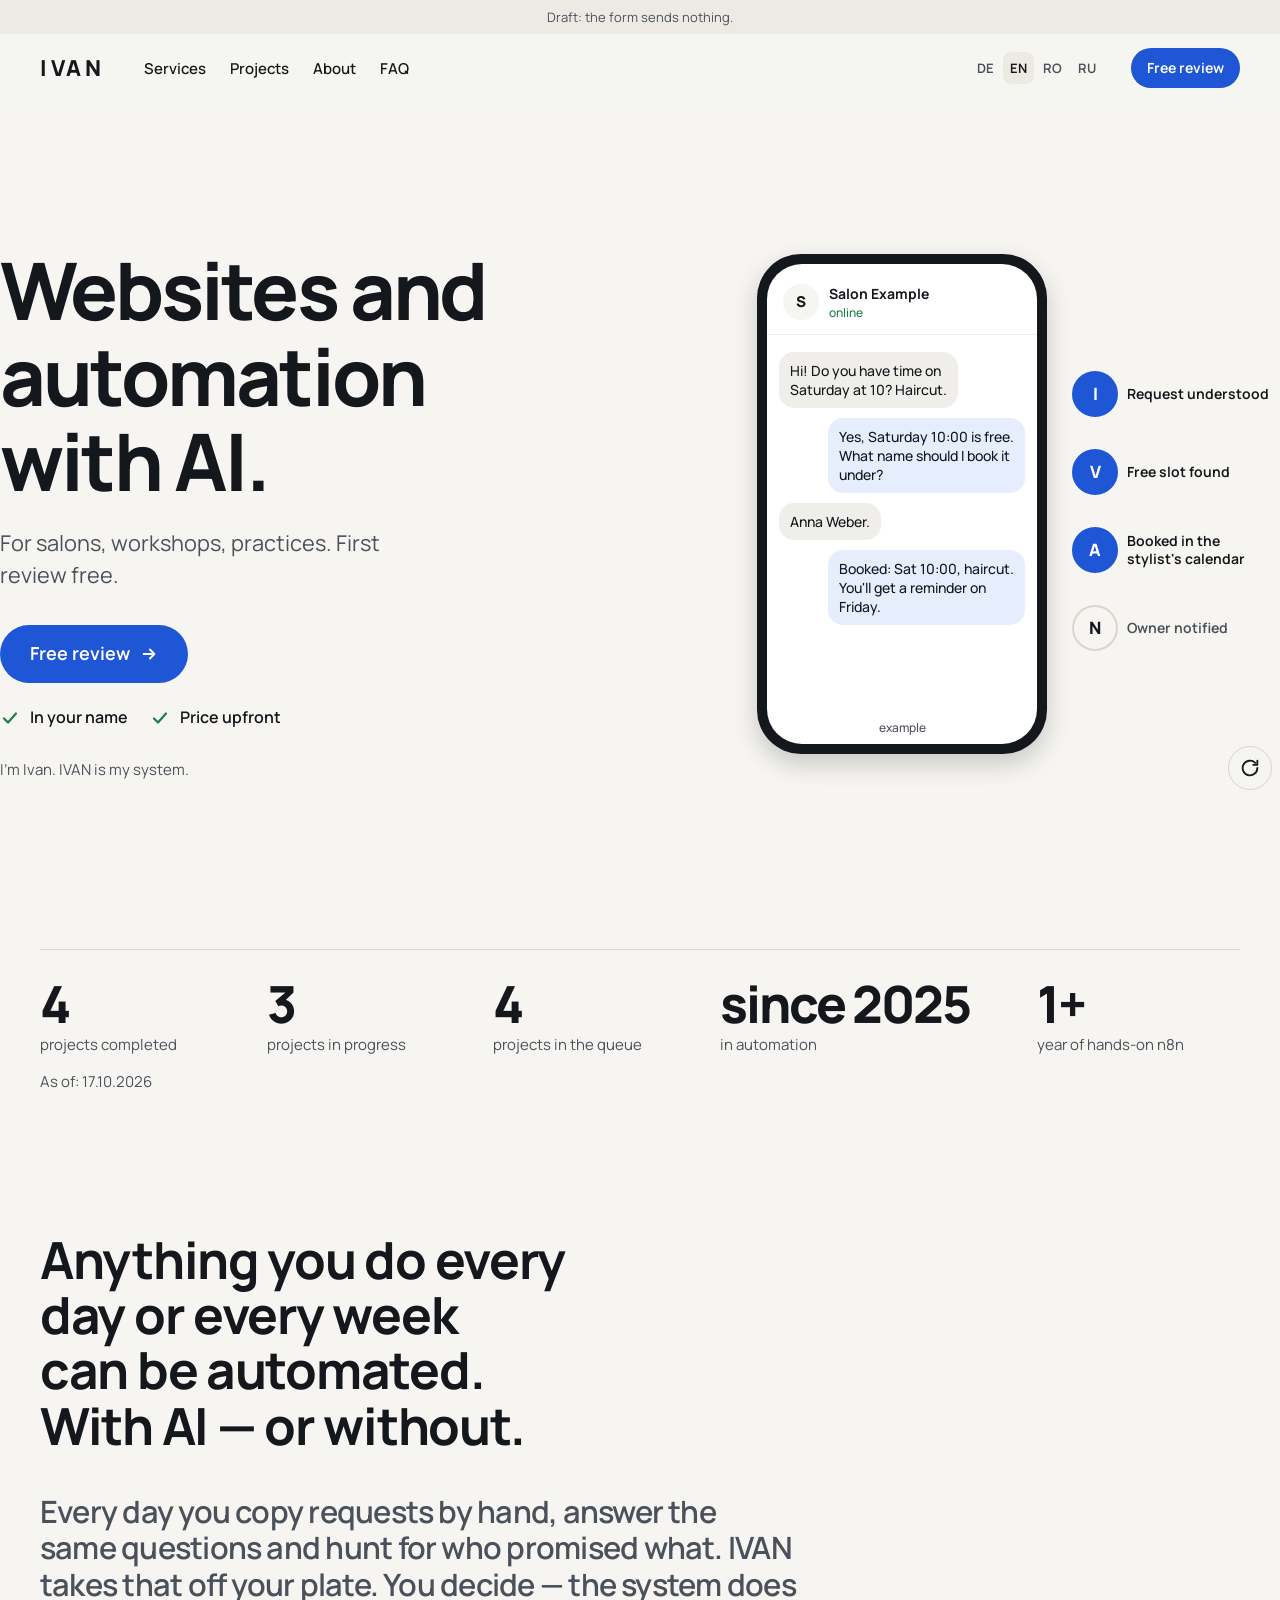
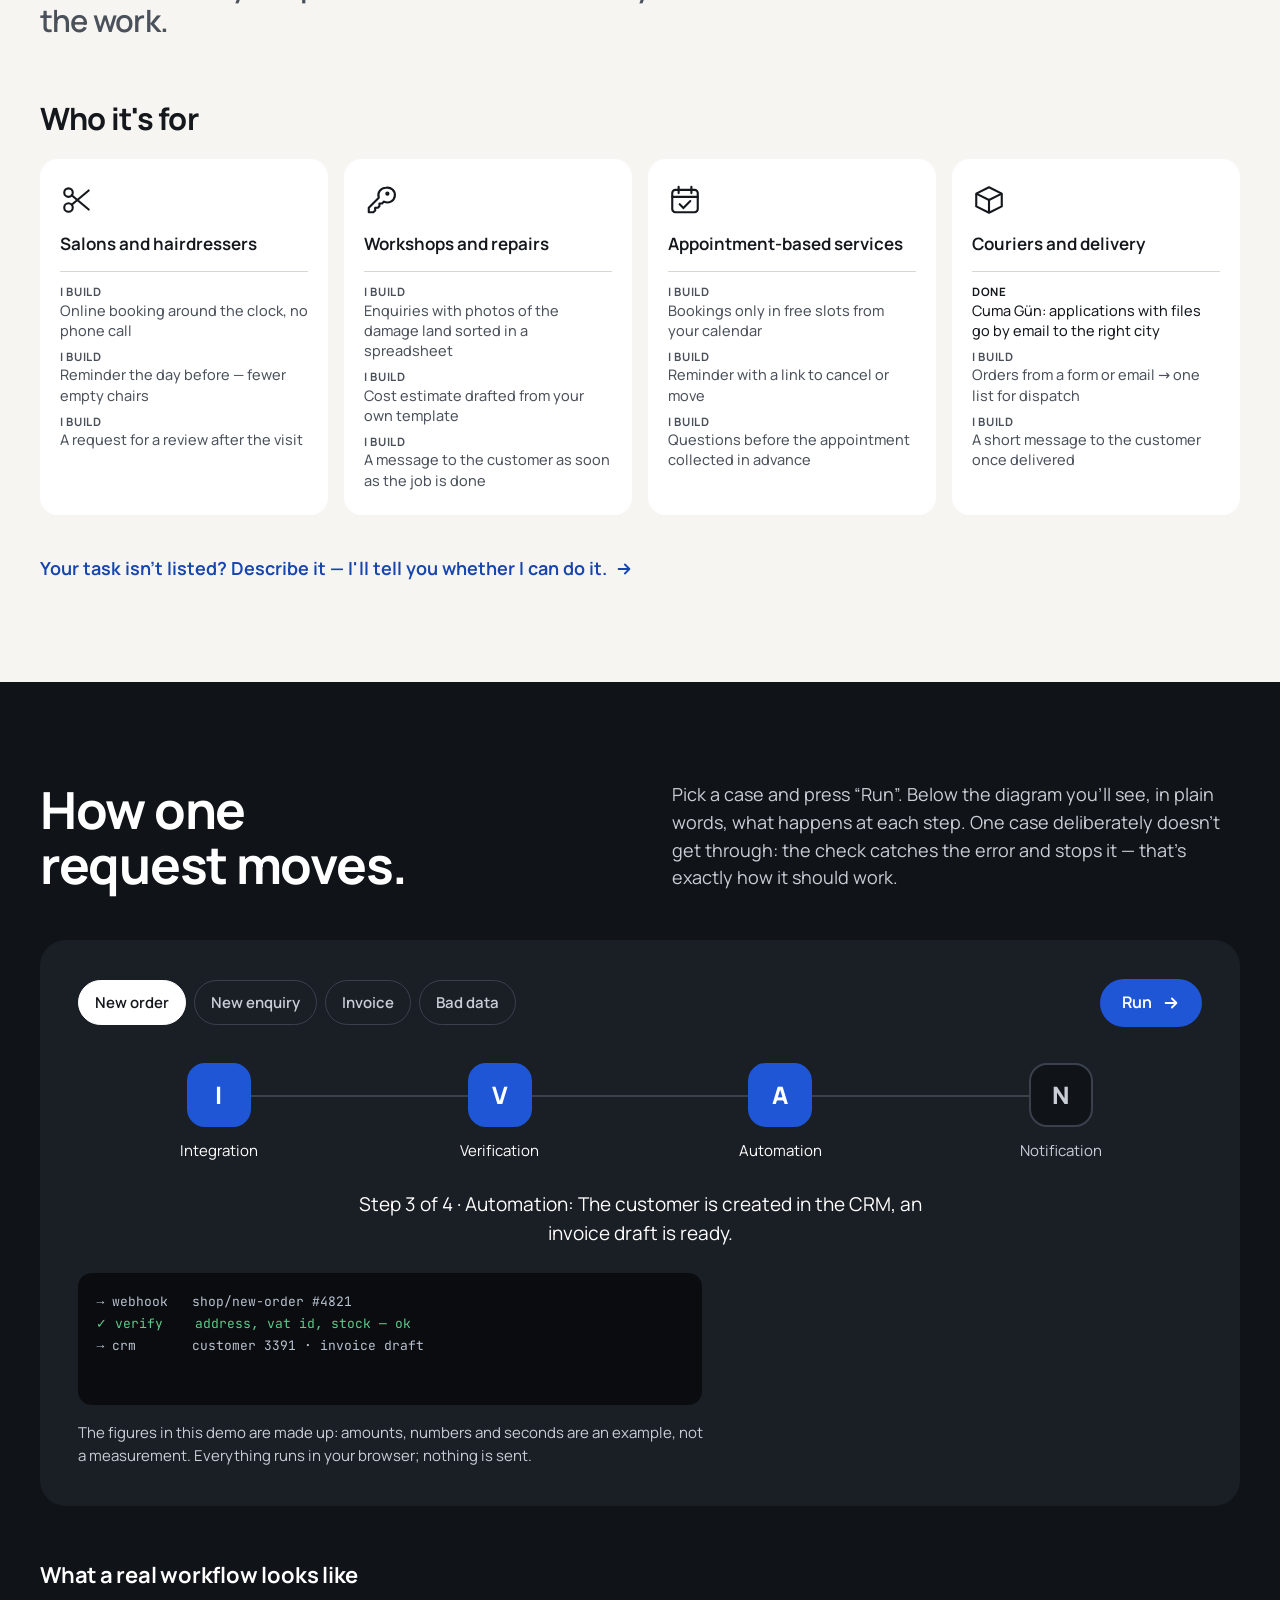
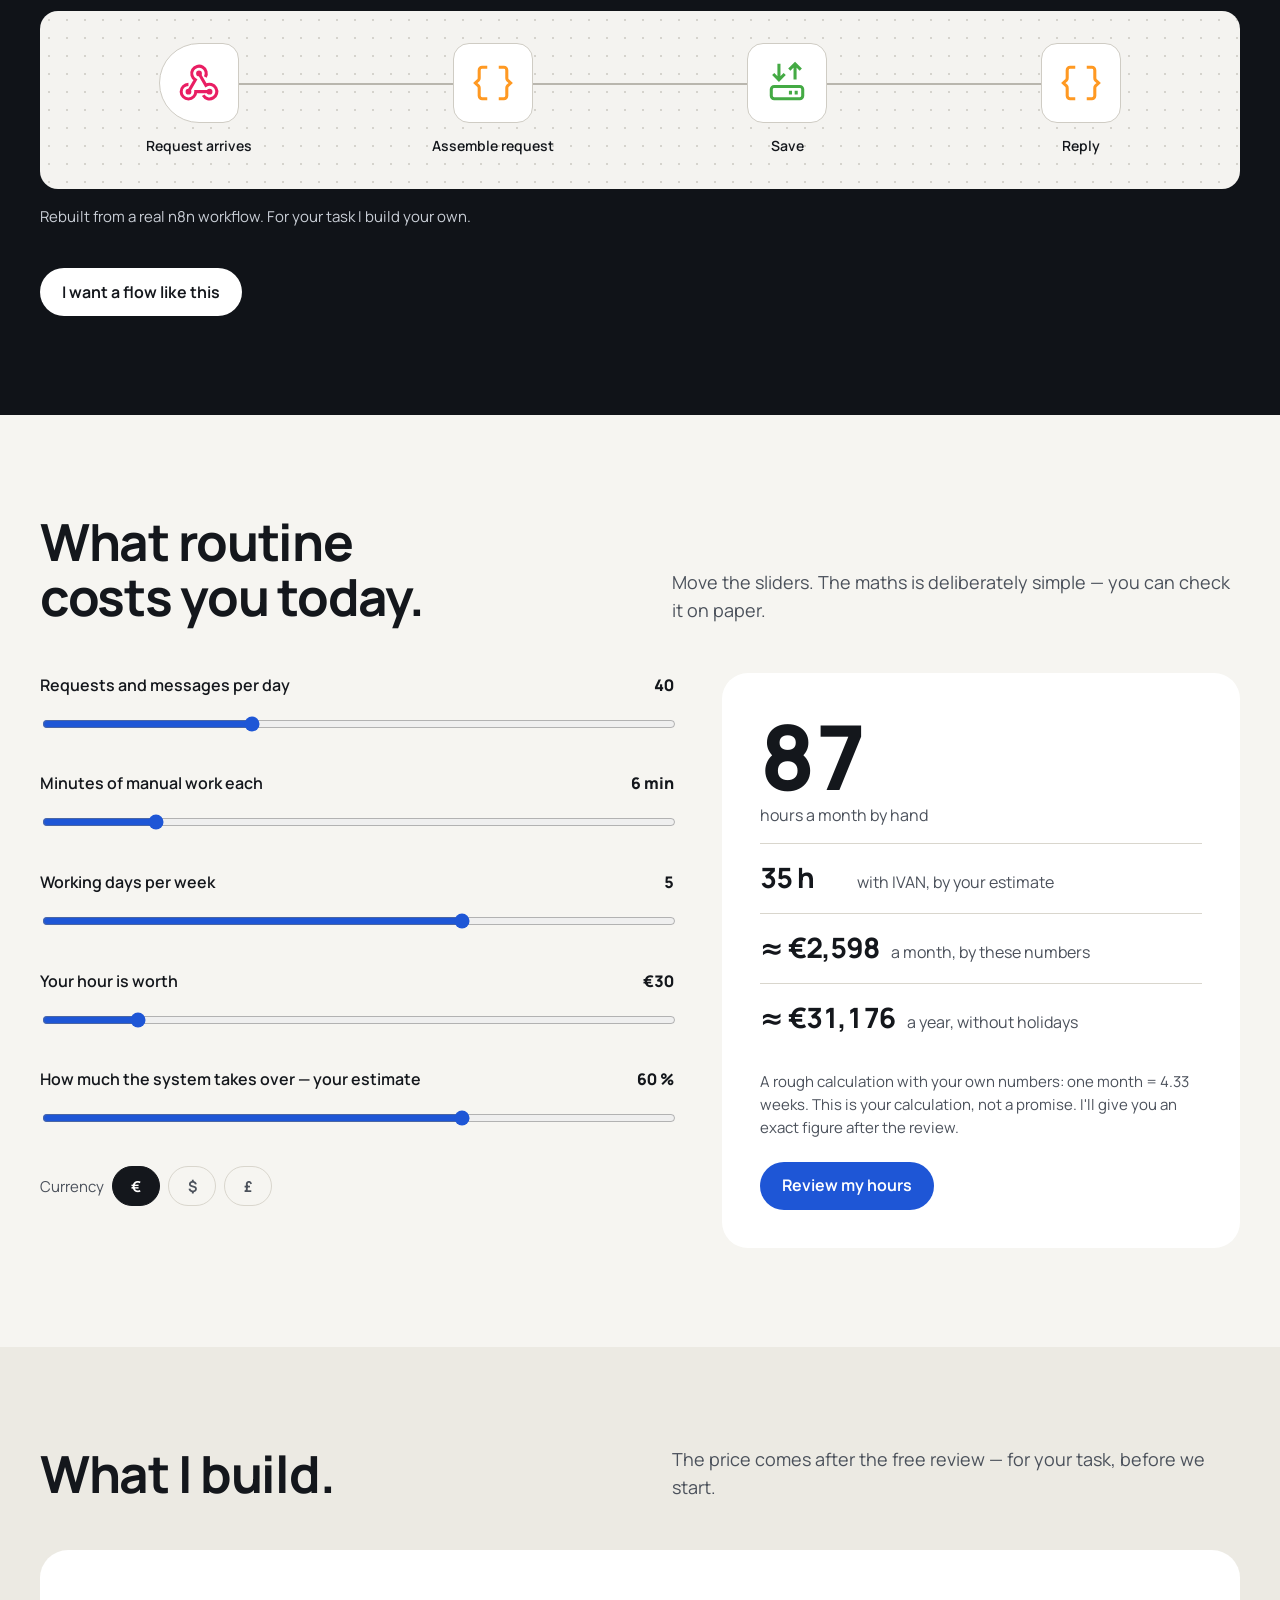
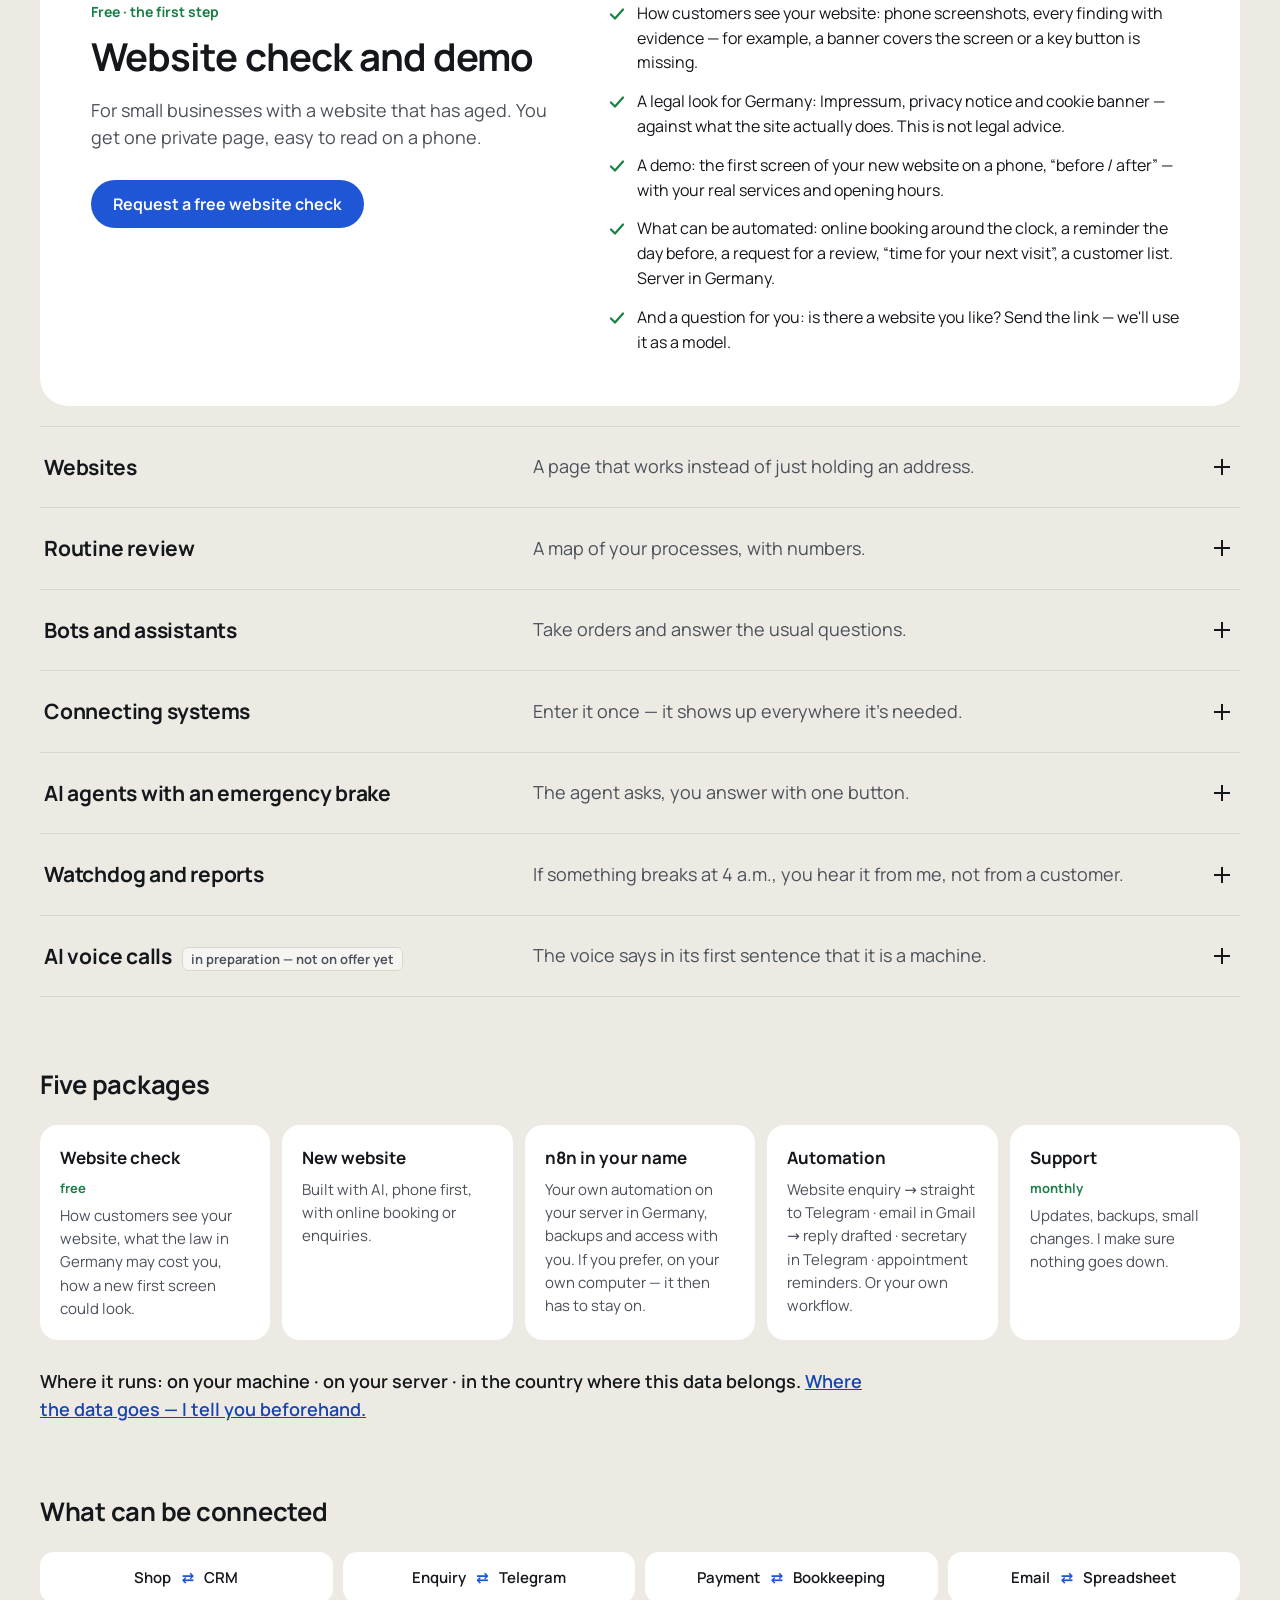
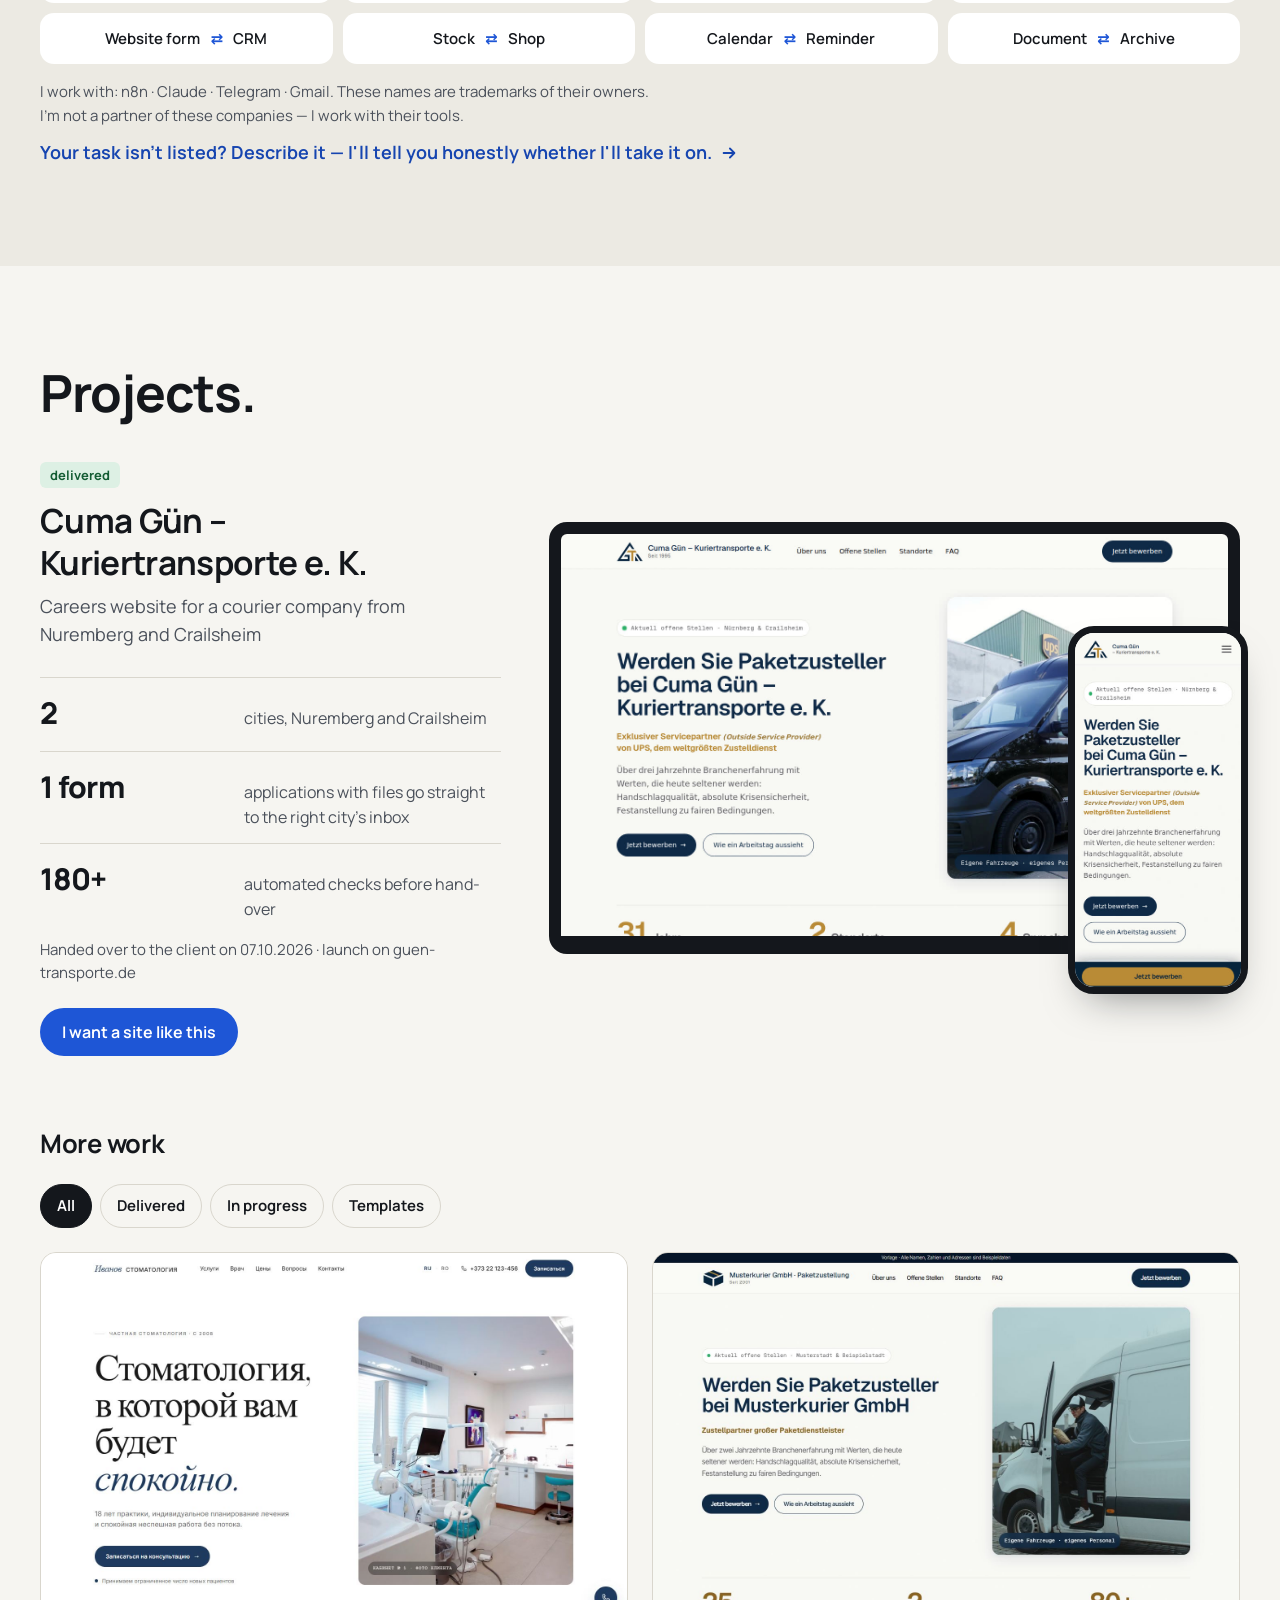
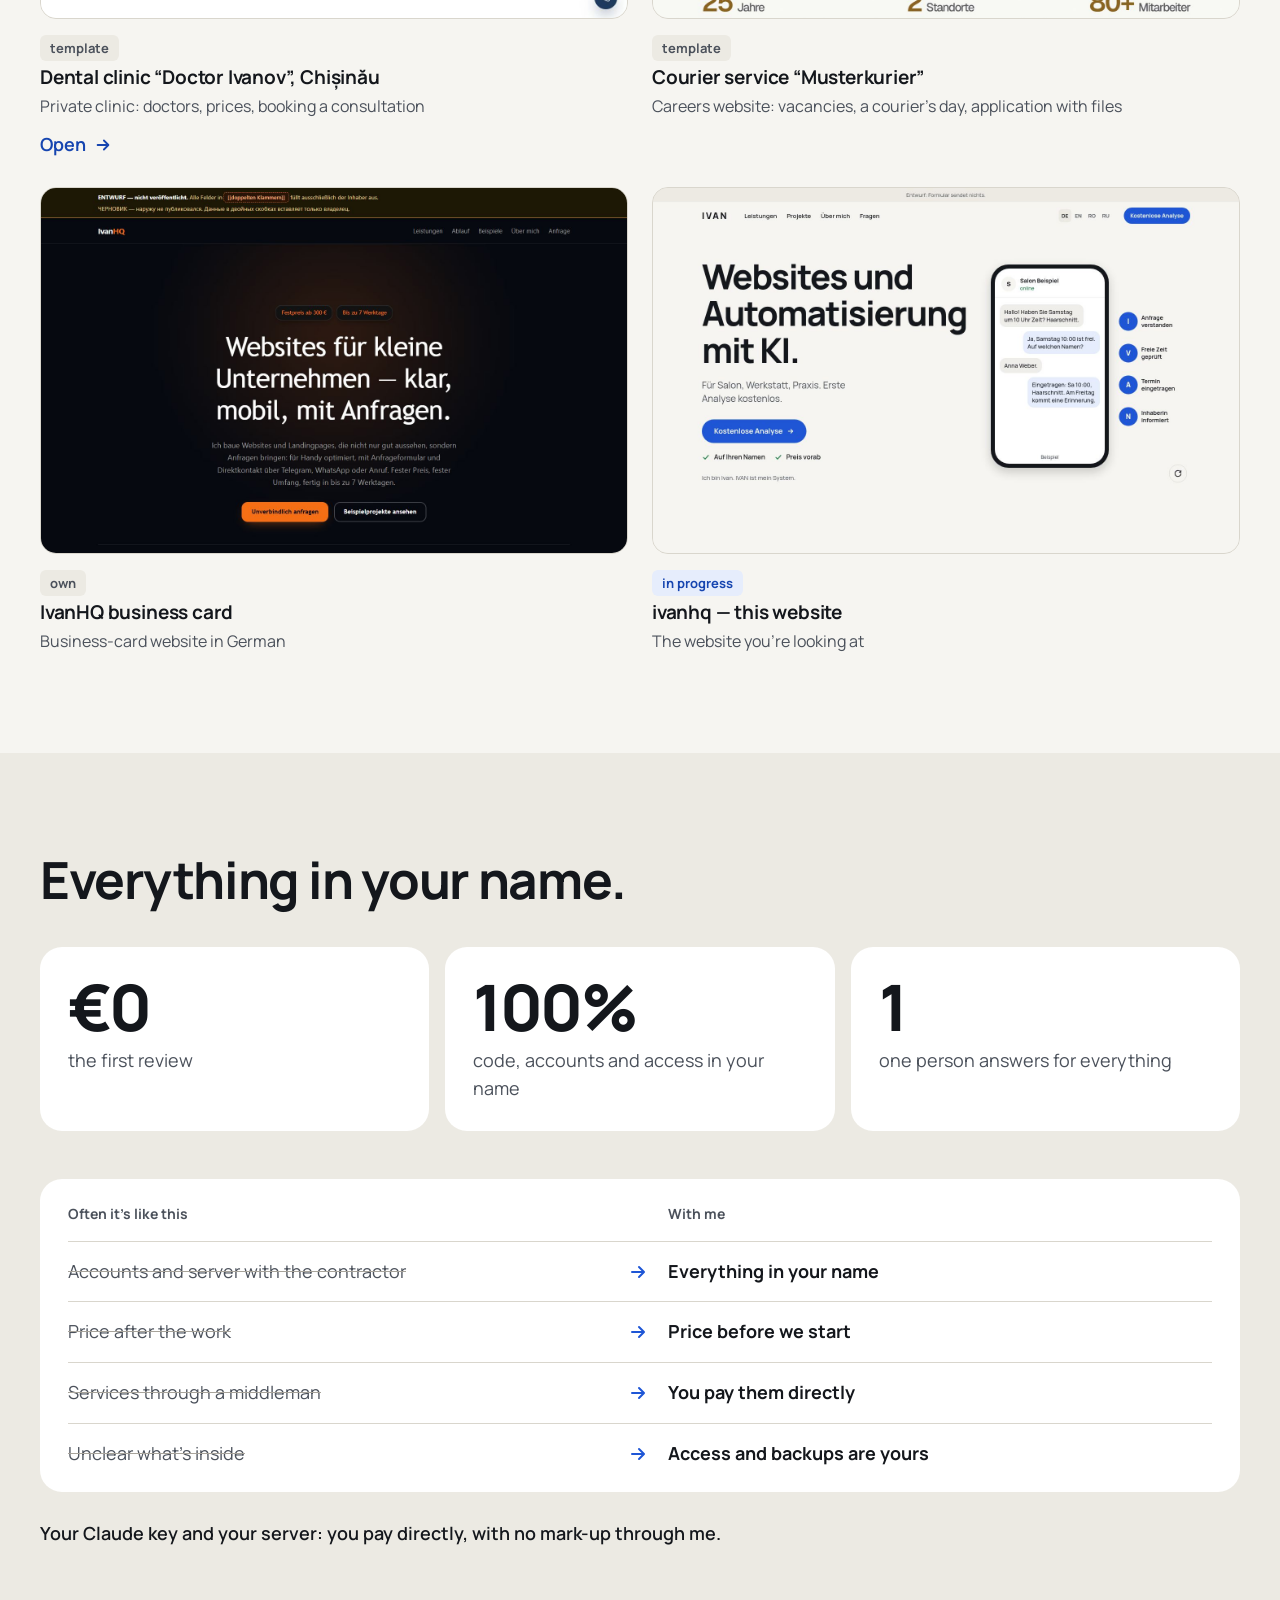
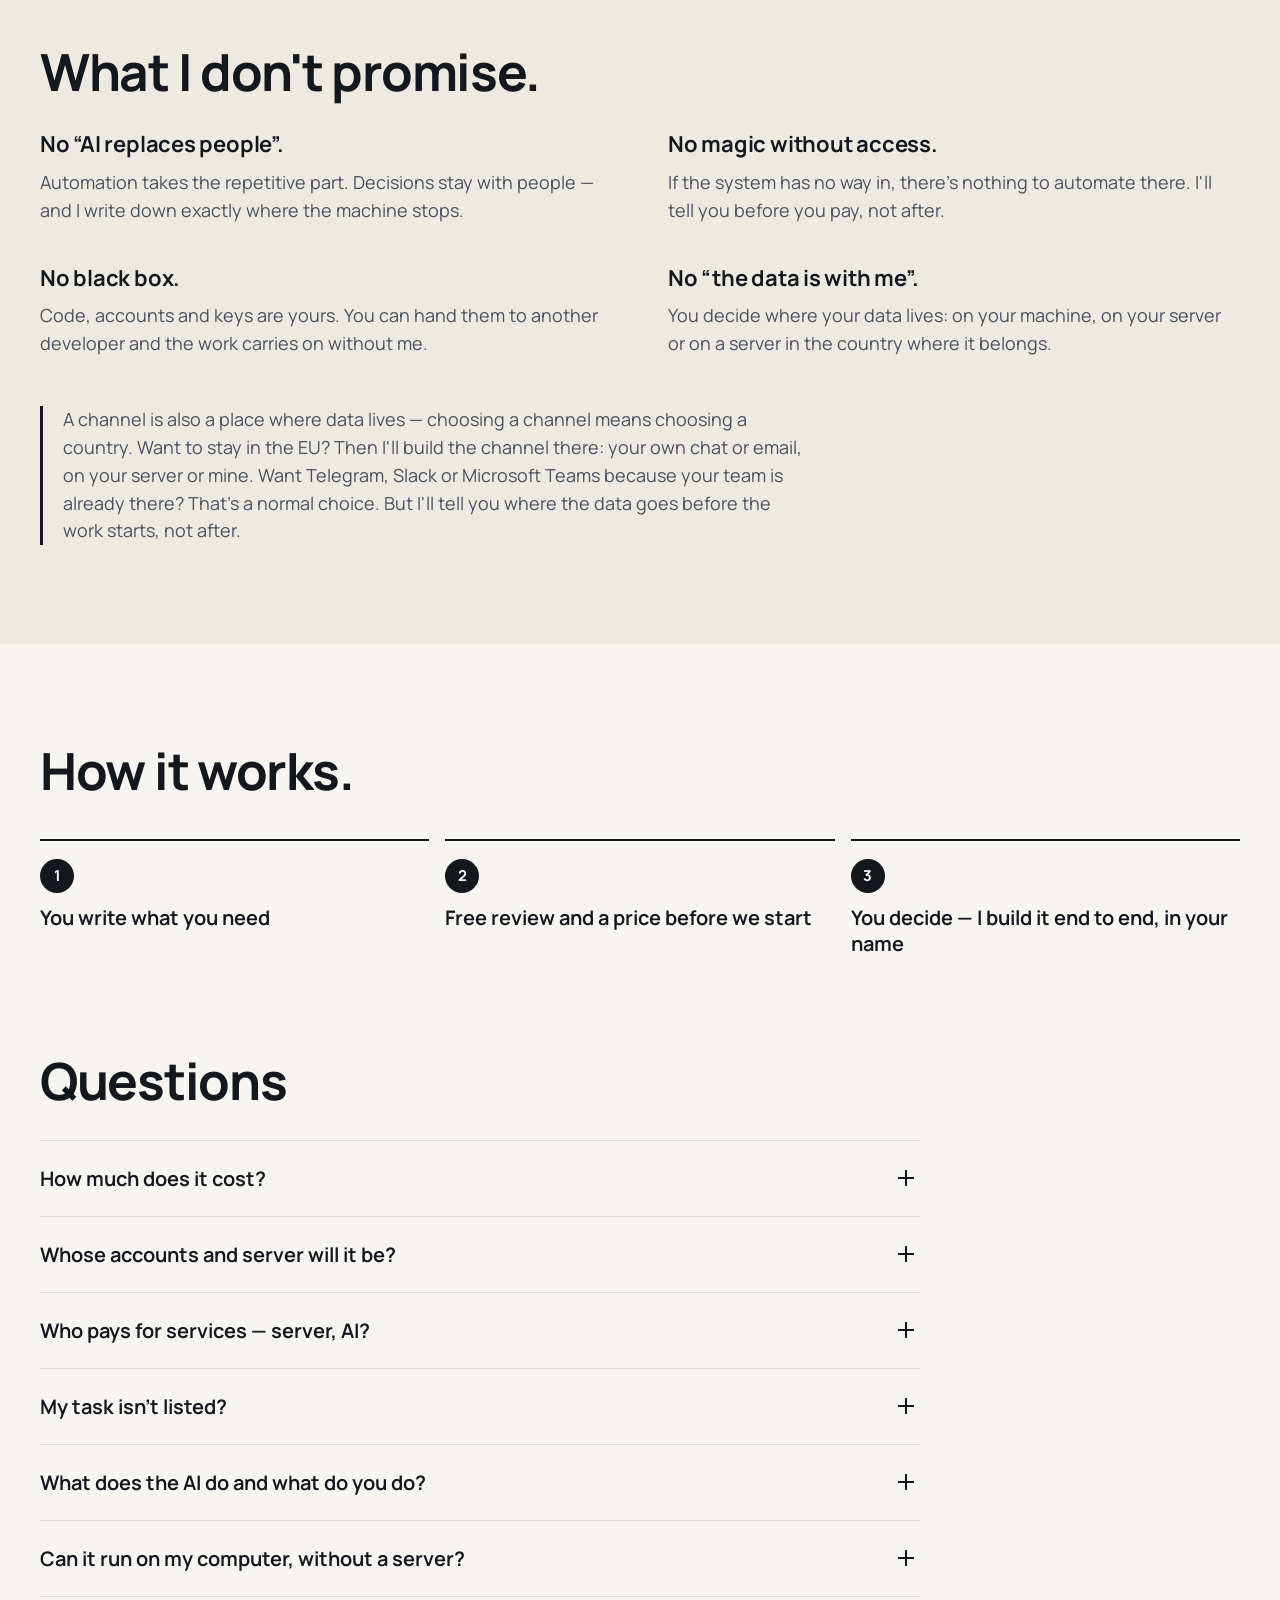
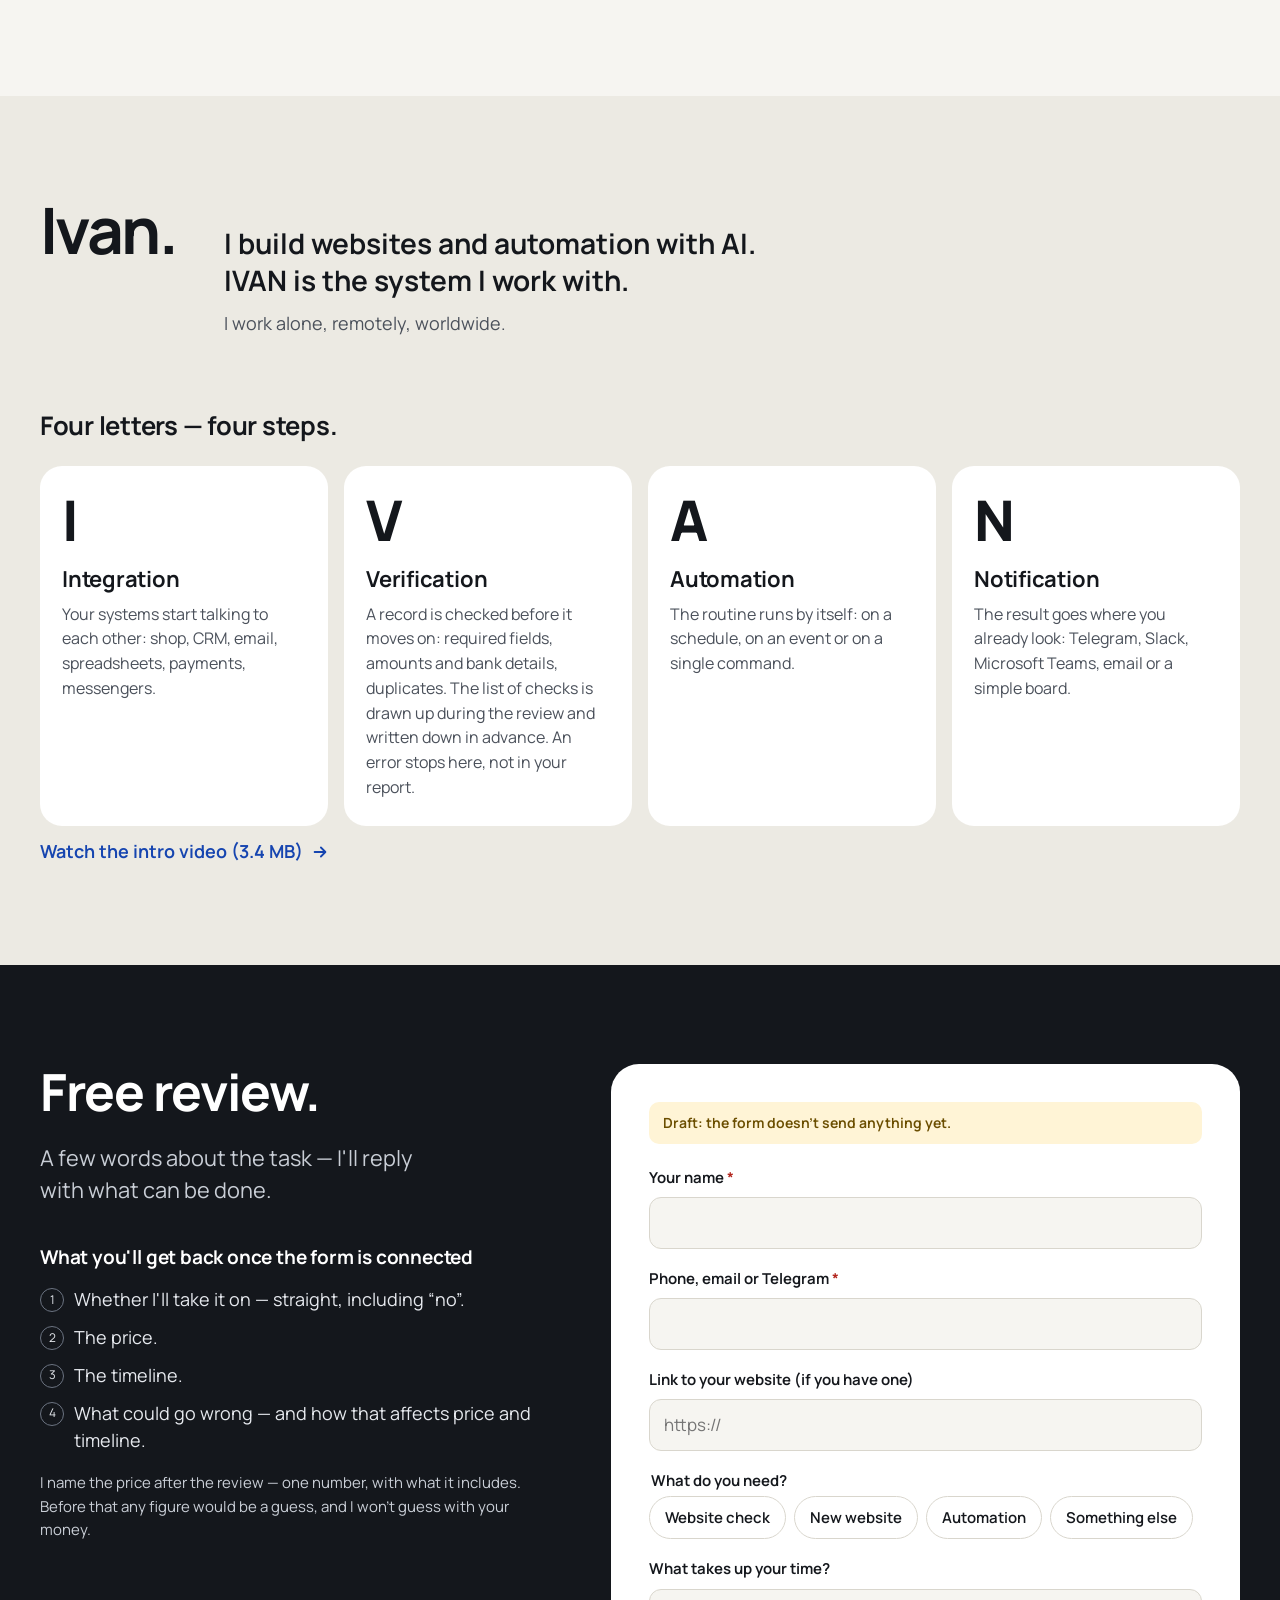
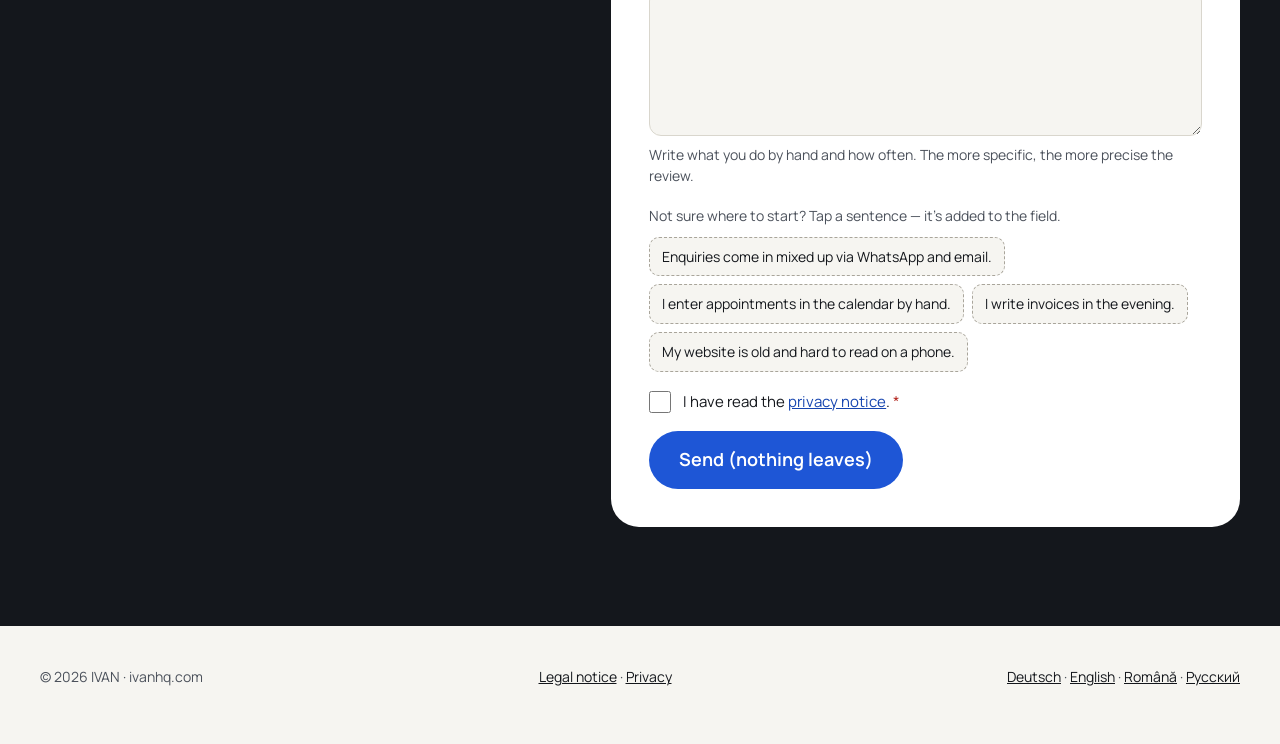
==== en/index.html @ 727002b7 "ivanhq v2 — временный показ, удалить после просмотра" ====
<!DOCTYPE html>
<html lang="en">
<head>
<meta charset="utf-8">
<meta name="viewport" content="width=device-width, initial-scale=1">
<title>IVAN — Websites and AI automation for small businesses</title>
<meta name="description" content="Websites and AI automation for salons, workshops and practices. Everything in your name, price before we start. The first review is free.">
<meta name="robots" content="noindex, nofollow">
<link rel="canonical" href="https://ivanhq.com/en/">
<link rel="alternate" hreflang="de" href="https://ivanhq.com/"><link rel="alternate" hreflang="en" href="https://ivanhq.com/en/"><link rel="alternate" hreflang="ro" href="https://ivanhq.com/ro/"><link rel="alternate" hreflang="ru" href="https://ivanhq.com/ru/"><link rel="alternate" hreflang="x-default" href="https://ivanhq.com/">
<meta property="og:type" content="website"><meta property="og:title" content="IVAN — Websites and AI automation for small businesses"><meta property="og:description" content="Websites and AI automation for salons, workshops and practices. Everything in your name, price before we start. The first review is free."><meta property="og:locale" content="en_GB"><meta property="og:image" content="https://ivanhq.com/en/predprosmotr.jpg"><meta property="og:image:width" content="1200"><meta property="og:image:height" content="630"><meta property="og:image:alt" content="IVAN: websites and AI automation. The first review is free."><meta name="twitter:card" content="summary_large_image">
<meta name="theme-color" content="#F6F5F1">
<link rel="icon" href="../favicon.ico" sizes="any">
<link rel="icon" href="../favicon.svg" type="image/svg+xml">
<link rel="apple-touch-icon" href="../apple-touch-icon.png">
<link rel="preload" href="../shrifty/manrope-latin-wght-normal.woff2" as="font" type="font/woff2" crossorigin>
<link rel="stylesheet" href="../stil.css">
</head>
<body>
<p class="chernovik" id="top">Draft: the form sends nothing.</p>
<header class="shapka" id="shapka">
  <div class="ramka shapka-v">
    <a class="znak" href="#top" aria-label="IVAN">IVAN</a>
    <nav class="nav" aria-label="Menu" id="nav"><a class="nav-tel" href="#ablauf">How it works</a><a href="#leistungen">Services</a><a href="#projekte">Projects</a><a href="#ueber">About</a><a href="#fragen">FAQ</a></nav>
    <div class="yazyki" role="group" aria-label="Language"><a href="../index.html" hreflang="de" lang="de" title="Deutsch">DE</a><a href="#top" hreflang="en" lang="en" aria-current="true" title="English">EN</a><a href="../ro/index.html" hreflang="ro" lang="ro" title="Română">RO</a><a href="../ru/index.html" hreflang="ru" lang="ru" title="Русский">RU</a></div>
    <a class="knopka knopka-mal" href="#analyse">Free review</a>
    <button class="burger" id="burger" type="button" aria-expanded="false" aria-controls="nav" data-otkr="Menu" data-zakr="Close menu"><span></span><span class="vh">Menu</span></button>
  </div>
  <div class="progress" aria-hidden="true"><span id="progress"></span></div>
</header>
<nav class="ukazatel" aria-label="Menu"><ol><li><a href="#rutina" data-k="rutina"><span>1</span>Routine</a></li><li><a href="#ablauf-zayavka" data-k="ablauf-zayavka"><span>2</span>One request</a></li><li><a href="#kosten" data-k="kosten"><span>3</span>Cost</a></li><li><a href="#leistungen" data-k="leistungen"><span>4</span>Services</a></li><li><a href="#projekte" data-k="projekte"><span>5</span>Projects</a></li><li><a href="#sicher" data-k="sicher"><span>6</span>Peace of mind</a></li><li><a href="#ablauf" data-k="ablauf"><span>7</span>How it works</a></li><li><a href="#ueber" data-k="ueber"><span>8</span>About</a></li></ol></nav>
<main id="glavnoe">

<section class="geroj" aria-labelledby="h1">
  <div class="ramka geroj-v">
    <div class="geroj-t">
      <h1 id="h1">Websites and automation with AI.</h1>
      <p class="geroj-sub">For salons, workshops, practices. First review free.</p>
      <a class="knopka knopka-bol" href="#analyse">Free review <svg viewBox="0 0 20 20" aria-hidden="true"><path d="M4 10h11M11 5l5 5-5 5" fill="none" stroke="currentColor" stroke-width="2" stroke-linecap="round" stroke-linejoin="round"/></svg></a>
      <ul class="galki galki-ryad"><li><svg viewBox="0 0 20 20" aria-hidden="true"><path d="M4 10.5l4 4 8-9" fill="none" stroke="currentColor" stroke-width="2.2" stroke-linecap="round" stroke-linejoin="round"/></svg><span>In your name</span></li><li><svg viewBox="0 0 20 20" aria-hidden="true"><path d="M4 10.5l4 4 8-9" fill="none" stroke="currentColor" stroke-width="2.2" stroke-linecap="round" stroke-linejoin="round"/></svg><span>Price upfront</span></li></ul>
      <p class="geroj-ich">I&#x27;m Ivan. IVAN is my system.</p>
    </div>
    <div class="geroj-v2">
      <canvas class="scena" id="scena" width="560" height="560" role="img" aria-label="example, Salon Example: Hi! Do you have time on Saturday at 10? Haircut. / Yes, Saturday 10:00 is free. What name should I book it under? / Anna Weber. / Booked: Sat 10:00, haircut. You&#x27;ll get a reminder on Friday. — IVAN: I Request understood, V Free slot found, A Booked in the stylist&#x27;s calendar, N Owner notified"></canvas>
      <button type="button" class="snova" id="snova" aria-label="Play again"><svg viewBox="0 0 24 24" aria-hidden="true"><path d="M20 12a8 8 0 1 1-2.3-5.6M20 4v4.5h-4.5" fill="none" stroke="currentColor" stroke-width="2" stroke-linecap="round" stroke-linejoin="round"/></svg></button>
    </div>
  </div>
</section>

<section class="schetchiki" aria-labelledby="zh"><div class="ramka"><h2 id="zh" class="vh">In numbers</h2><ul class="schet"><li><b>4</b><span>projects completed</span></li><li><b>3</b><span>projects in progress</span></li><li><b>4</b><span>projects in the queue</span></li><li><b>since 2025</b><span>in automation</span></li><li><b>1+</b><span>year of hands-on n8n</span></li></ul><p class="snoska">As of: 17.10.2026</p></div></section>

<section class="glava" id="rutina" data-k="rutina" aria-labelledby="k1h">
  <div class="ramka">
    <h2 id="k1h" class="h2-rutina">Anything you do every day or every week can be automated. With AI — or without.</h2>
    <p class="bolshaya-fraza">Every day you copy requests by hand, answer the same questions and hunt for who promised what. IVAN takes that off your plate. You decide — the system does the work.</p>
    <h2 class="h2-mal">Who it&#x27;s for</h2>
    <ul class="nishi"><li><svg viewBox="0 0 32 32" aria-hidden="true"><g fill="none" stroke="currentColor" stroke-width="2" stroke-linecap="round"><circle cx="8" cy="9" r="4"/><circle cx="8" cy="23" r="4"/><path d="M11 11.5L27 25M11 20.5L27 7"/></g></svg><span>Salons and hairdressers</span><ul class="nisha-bsp"><li class="bsp-ich"><em>I build</em> Online booking around the clock, no phone call</li><li class="bsp-ich"><em>I build</em> Reminder the day before — fewer empty chairs</li><li class="bsp-ich"><em>I build</em> A request for a review after the visit</li></ul></li><li><svg viewBox="0 0 32 32" aria-hidden="true"><path d="M20.5 4.5a7 7 0 0 0-6.6 9.3L4.5 23.2V27.5h4.3l1.7-1.7v-2.5h2.5l1.5-1.5v-2.5h2.5l1.8-1.8a7 7 0 1 0 1.7-13z" fill="none" stroke="currentColor" stroke-width="2" stroke-linejoin="round"/><circle cx="22" cy="10" r="2" fill="currentColor"/></svg><span>Workshops and repairs</span><ul class="nisha-bsp"><li class="bsp-ich"><em>I build</em> Enquiries with photos of the damage land sorted in a spreadsheet</li><li class="bsp-ich"><em>I build</em> Cost estimate drafted from your own template</li><li class="bsp-ich"><em>I build</em> A message to the customer as soon as the job is done</li></ul></li><li><svg viewBox="0 0 32 32" aria-hidden="true"><g fill="none" stroke="currentColor" stroke-width="2" stroke-linecap="round"><rect x="4" y="6.5" width="24" height="21" rx="3"/><path d="M4 13h24M10 3.5v6M22 3.5v6"/><path d="M11 20l3.5 3.5L21 17"/></g></svg><span>Appointment-based services</span><ul class="nisha-bsp"><li class="bsp-ich"><em>I build</em> Bookings only in free slots from your calendar</li><li class="bsp-ich"><em>I build</em> Reminder with a link to cancel or move</li><li class="bsp-ich"><em>I build</em> Questions before the appointment collected in advance</li></ul></li><li><svg viewBox="0 0 32 32" aria-hidden="true"><g fill="none" stroke="currentColor" stroke-width="2" stroke-linejoin="round"><path d="M4 10l12-6 12 6v12l-12 6-12-6z"/><path d="M4 10l12 6 12-6M16 16v12"/></g></svg><span>Couriers and delivery</span><ul class="nisha-bsp"><li class="bsp-gemacht"><em>Done</em> Cuma Gün: applications with files go by email to the right city</li><li class="bsp-ich"><em>I build</em> Orders from a form or email → one list for dispatch</li><li class="bsp-ich"><em>I build</em> A short message to the customer once delivered</li></ul></li></ul>
    <a class="ssylka" href="#analyse">Your task isn&#x27;t listed? Describe it — I&#x27;ll tell you whether I can do it. <svg viewBox="0 0 20 20" aria-hidden="true"><path d="M4 10h11M11 5l5 5-5 5" fill="none" stroke="currentColor" stroke-width="2" stroke-linecap="round" stroke-linejoin="round"/></svg></a>
  </div>
</section>

<section class="glava glava-temn" id="ablauf-zayavka" data-k="ablauf-zayavka" aria-labelledby="k2h">
  <div class="ramka">
    <div class="glava-shapka"><h2 id="k2h">How one request moves.</h2><p>Pick a case and press “Run”. Below the diagram you&#x27;ll see, in plain words, what happens at each step. One case deliberately doesn&#x27;t get through: the check catches the error and stops it — that&#x27;s exactly how it should work.</p></div>
    <div class="demo">
      <div class="demo-upr"><div class="sluchai" role="group"><button type="button" class="sluchaj" data-s="0" aria-pressed="true">New order</button><button type="button" class="sluchaj" data-s="1" aria-pressed="false">New enquiry</button><button type="button" class="sluchaj" data-s="2" aria-pressed="false">Invoice</button><button type="button" class="sluchaj" data-s="3" aria-pressed="false">Bad data</button></div><button type="button" class="knopka" id="pusk">Run <svg viewBox="0 0 20 20" aria-hidden="true"><path d="M4 10h11M11 5l5 5-5 5" fill="none" stroke="currentColor" stroke-width="2" stroke-linecap="round" stroke-linejoin="round"/></svg></button></div>
      <ol class="uzly" id="uzly"><li class="uzel" data-i="0"><b>I</b><span>Integration</span></li><li class="uzel" data-i="1"><b>V</b><span>Verification</span></li><li class="uzel" data-i="2"><b>A</b><span>Automation</span></li><li class="uzel" data-i="3"><b>N</b><span>Notification</span></li></ol>
      <p class="demo-shag" id="demo-shag" aria-live="polite">&nbsp;</p>
      <div class="demo-niz">
        <pre class="zhurnal" id="zhurnal" aria-label="log"></pre>
        <div class="tg" id="tg" hidden><p class="tg-z">Telegram · example</p><p id="tg-t"></p><p class="tg-v">now · IVAN</p></div>
      </div>
      <p class="snoska">The figures in this demo are made up: amounts, numbers and seconds are an example, not a measurement. Everything runs in your browser; nothing is sent.</p>
    </div>
    <div class="n8n">
      <h3>What a real workflow looks like</h3>
      <ol class="n8n-ryad"><li><span class="n8n-kv"><svg viewBox="0 0 24 24" aria-hidden="true"><g fill="none" stroke="#e91e63" stroke-width="1.6"><circle cx="12" cy="7" r="1.5" fill="#e91e63" stroke="none"/><circle cx="6.5" cy="16.5" r="1.5" fill="#e91e63" stroke="none"/><circle cx="17.5" cy="16.5" r="1.5" fill="#e91e63" stroke="none"/><path d="M15.3 8.9A3.8 3.8 0 1 0 10.1 10.3L6.5 16.5"/><path d="M6.5 12.7a3.8 3.8 0 1 0 3.8 3.8h7.2"/><path d="M14.2 18.4a3.8 3.8 0 1 0 1.4-5.2L12 7"/></g></svg></span><span>Request arrives</span></li><li><span class="n8n-kv"><svg viewBox="0 0 24 24" aria-hidden="true"><path d="M9 3.8H6.3a1.5 1.5 0 0 0-1.5 1.5v4.1a1.5 1.5 0 0 1-.4 1.1L2.8 12l1.6 1.5a1.5 1.5 0 0 1 .4 1.1v4.1a1.5 1.5 0 0 0 1.5 1.5H9M15 3.8h2.7a1.5 1.5 0 0 1 1.5 1.5v4.1a1.5 1.5 0 0 0 .4 1.1l1.6 1.5-1.6 1.5a1.5 1.5 0 0 0-.4 1.1v4.1a1.5 1.5 0 0 1-1.5 1.5H15" fill="none" stroke="#ff9922" stroke-width="1.6"/></svg></span><span>Assemble request</span></li><li><span class="n8n-kv"><svg viewBox="0 0 24 24" aria-hidden="true"><path d="M3.8 15.3a1.5 1.5 0 0 1 1.5-1.5h13.4a1.5 1.5 0 0 1 1.5 1.5v3.4a1.5 1.5 0 0 1-1.5 1.5H5.3a1.5 1.5 0 0 1-1.5-1.5zM16.8 16v2M13.8 16v2M10.8 7.3l-3 3-3-3M19.2 5l-3-3-3 3M7.8 2v8.2M16.2 10.2V2" fill="none" stroke="#44aa44" stroke-width="1.6"/></svg></span><span>Save</span></li><li><span class="n8n-kv"><svg viewBox="0 0 24 24" aria-hidden="true"><path d="M9 3.8H6.3a1.5 1.5 0 0 0-1.5 1.5v4.1a1.5 1.5 0 0 1-.4 1.1L2.8 12l1.6 1.5a1.5 1.5 0 0 1 .4 1.1v4.1a1.5 1.5 0 0 0 1.5 1.5H9M15 3.8h2.7a1.5 1.5 0 0 1 1.5 1.5v4.1a1.5 1.5 0 0 0 .4 1.1l1.6 1.5-1.6 1.5a1.5 1.5 0 0 0-.4 1.1v4.1a1.5 1.5 0 0 1-1.5 1.5H15" fill="none" stroke="#ff9922" stroke-width="1.6"/></svg></span><span>Reply</span></li></ol>
      <p class="snoska">Rebuilt from a real n8n workflow. For your task I build your own.</p>
    </div>
    <a class="knopka knopka-svet" href="#analyse">I want a flow like this</a>
  </div>
</section>

<section class="glava" id="kosten" data-k="kosten" aria-labelledby="k3h">
  <div class="ramka">
    <div class="glava-shapka"><h2 id="k3h">What routine costs you today.</h2><p>Move the sliders. The maths is deliberately simple — you can check it on paper.</p></div>
    <div class="kalk">
      <div class="kalk-l"><label class="polz"><span class="polz-n"><span>Requests and messages per day</span><output id="o-zayavok">40</output></span><input type="range" id="p-zayavok" min="1" max="120" step="1" value="40" data-ed=""></label><label class="polz"><span class="polz-n"><span>Minutes of manual work each</span><output id="o-minut">6</output></span><input type="range" id="p-minut" min="1" max="30" step="1" value="6" data-ed="min"></label><label class="polz"><span class="polz-n"><span>Working days per week</span><output id="o-dnej">5</output></span><input type="range" id="p-dnej" min="1" max="7" step="1" value="5" data-ed=""></label><label class="polz"><span class="polz-n"><span>Your hour is worth</span><output id="o-chas">30</output></span><input type="range" id="p-chas" min="10" max="150" step="5" value="30" data-ed="val"></label><label class="polz"><span class="polz-n"><span>How much the system takes over — your estimate</span><output id="o-dolya">60</output></span><input type="range" id="p-dolya" min="0" max="90" step="5" value="60" data-ed="%"></label>
        <div class="valyuty" role="group" aria-label="Currency"><span>Currency</span><button type="button" class="val" data-v="€" aria-pressed="true">€</button><button type="button" class="val" data-v="$" aria-pressed="false">$</button><button type="button" class="val" data-v="£" aria-pressed="false">£</button></div>
      </div>
      <div class="kalk-p" aria-live="polite">
        <p class="kalk-bol"><b id="r-chasy">0</b><span>hours a month by hand</span></p>
        <p class="kalk-sr"><b id="r-ivan">0</b><span>with IVAN, by your estimate</span></p>
        <p class="kalk-sr"><b id="r-mes">0</b><span>a month, by these numbers</span></p>
        <p class="kalk-sr"><b id="r-god">0</b><span>a year, without holidays</span></p>
        <p class="snoska">A rough calculation with your own numbers: one month = 4.33 weeks. This is your calculation, not a promise. I&#x27;ll give you an exact figure after the review.</p>
        <a class="knopka" href="#analyse">Review my hours</a>
      </div>
    </div>
  </div>
</section>

<section class="glava glava-2" id="leistungen" data-k="leistungen" aria-labelledby="k4h">
  <div class="ramka">
    <div class="glava-shapka"><h2 id="k4h">What I build.</h2><p>The price comes after the free review — for your task, before we start.</p></div>
    <article class="audit">
      <div><p class="metka">Free · the first step</p><h3>Website check and demo</h3><p>For small businesses with a website that has aged. You get one private page, easy to read on a phone.</p><a class="knopka" href="#analyse">Request a free website check</a></div>
      <ul class="galki"><li><svg viewBox="0 0 20 20" aria-hidden="true"><path d="M4 10.5l4 4 8-9" fill="none" stroke="currentColor" stroke-width="2.2" stroke-linecap="round" stroke-linejoin="round"/></svg><span>How customers see your website: phone screenshots, every finding with evidence — for example, a banner covers the screen or a key button is missing.</span></li><li><svg viewBox="0 0 20 20" aria-hidden="true"><path d="M4 10.5l4 4 8-9" fill="none" stroke="currentColor" stroke-width="2.2" stroke-linecap="round" stroke-linejoin="round"/></svg><span>A legal look for Germany: Impressum, privacy notice and cookie banner — against what the site actually does. This is not legal advice.</span></li><li><svg viewBox="0 0 20 20" aria-hidden="true"><path d="M4 10.5l4 4 8-9" fill="none" stroke="currentColor" stroke-width="2.2" stroke-linecap="round" stroke-linejoin="round"/></svg><span>A demo: the first screen of your new website on a phone, “before / after” — with your real services and opening hours.</span></li><li><svg viewBox="0 0 20 20" aria-hidden="true"><path d="M4 10.5l4 4 8-9" fill="none" stroke="currentColor" stroke-width="2.2" stroke-linecap="round" stroke-linejoin="round"/></svg><span>What can be automated: online booking around the clock, a reminder the day before, a request for a review, “time for your next visit”, a customer list. Server in Germany.</span></li><li><svg viewBox="0 0 20 20" aria-hidden="true"><path d="M4 10.5l4 4 8-9" fill="none" stroke="currentColor" stroke-width="2.2" stroke-linecap="round" stroke-linejoin="round"/></svg><span>And a question for you: is there a website you like? Send the link — we&#x27;ll use it as a model.</span></li></ul>
    </article>
    <div class="uslugi"><details class="usluga">
      <summary><span class="usl-z"><b>Websites</b></span><span class="usl-k">A page that works instead of just holding an address.</span><span class="plyus" aria-hidden="true"></span></summary>
      <div class="usl-tel"><p>A clear first screen and a form that lands straight in your CRM or Telegram. Built for phones first, with online booking or enquiries, in the style of a website you like.</p><ul class="galki"><li><svg viewBox="0 0 20 20" aria-hidden="true"><path d="M4 10.5l4 4 8-9" fill="none" stroke="currentColor" stroke-width="2.2" stroke-linecap="round" stroke-linejoin="round"/></svg><span>The page and its code</span></li><li><svg viewBox="0 0 20 20" aria-hidden="true"><path d="M4 10.5l4 4 8-9" fill="none" stroke="currentColor" stroke-width="2.2" stroke-linecap="round" stroke-linejoin="round"/></svg><span>A form that actually reaches you</span></li><li><svg viewBox="0 0 20 20" aria-hidden="true"><path d="M4 10.5l4 4 8-9" fill="none" stroke="currentColor" stroke-width="2.2" stroke-linecap="round" stroke-linejoin="round"/></svg><span>Fast on phones</span></li></ul></div>
    </details><details class="usluga">
      <summary><span class="usl-z"><b>Routine review</b></span><span class="usl-k">A map of your processes, with numbers.</span><span class="plyus" aria-hidden="true"></span></summary>
      <div class="usl-tel"><p>I look at where you type the same thing twice, where you wait for someone else&#x27;s answer and where mistakes are noticed too late. For every step: how many minutes, how often a day, how it ends. You get a map with three marks — the machine takes this now, this after a rebuild, and this is better left alone. The map stays with you, even if you stop there.</p><ul class="galki"><li><svg viewBox="0 0 20 20" aria-hidden="true"><path d="M4 10.5l4 4 8-9" fill="none" stroke="currentColor" stroke-width="2.2" stroke-linecap="round" stroke-linejoin="round"/></svg><span>A step-by-step process map</span></li><li><svg viewBox="0 0 20 20" aria-hidden="true"><path d="M4 10.5l4 4 8-9" fill="none" stroke="currentColor" stroke-width="2.2" stroke-linecap="round" stroke-linejoin="round"/></svg><span>Hours and money at each step</span></li><li><svg viewBox="0 0 20 20" aria-hidden="true"><path d="M4 10.5l4 4 8-9" fill="none" stroke="currentColor" stroke-width="2.2" stroke-linecap="round" stroke-linejoin="round"/></svg><span>A list: what the machine takes over and what it doesn&#x27;t</span></li></ul></div>
    </details><details class="usluga">
      <summary><span class="usl-z"><b>Bots and assistants</b></span><span class="usl-k">Take orders and answer the usual questions.</span><span class="plyus" aria-hidden="true"></span></summary>
      <div class="usl-tel"><p>Bots in Telegram, Slack, Microsoft Teams, WhatsApp or Discord: they take orders, answer the usual questions and pass everything else to a person — and that hand-over is logged, so you can see who took it and when. They run on n8n, a platform you can host on your own server.</p><ul class="galki"><li><svg viewBox="0 0 20 20" aria-hidden="true"><path d="M4 10.5l4 4 8-9" fill="none" stroke="currentColor" stroke-width="2.2" stroke-linecap="round" stroke-linejoin="round"/></svg><span>A bot in your channel — and it says it&#x27;s a bot</span></li><li><svg viewBox="0 0 20 20" aria-hidden="true"><path d="M4 10.5l4 4 8-9" fill="none" stroke="currentColor" stroke-width="2.2" stroke-linecap="round" stroke-linejoin="round"/></svg><span>Answers you can edit yourself</span></li><li><svg viewBox="0 0 20 20" aria-hidden="true"><path d="M4 10.5l4 4 8-9" fill="none" stroke="currentColor" stroke-width="2.2" stroke-linecap="round" stroke-linejoin="round"/></svg><span>Hand-over to a person, logged</span></li></ul></div>
    </details><details class="usluga">
      <summary><span class="usl-z"><b>Connecting systems</b></span><span class="usl-k">Enter it once — it shows up everywhere it&#x27;s needed.</span><span class="plyus" aria-hidden="true"></span></summary>
      <div class="usl-tel"><p>Shop, CRM, email, spreadsheets, payments, messengers — connected so that a record is entered once and appears wherever it&#x27;s needed. The repetitive part runs on n8n: you can see the whole connection and hand it over to someone else.</p><ul class="galki"><li><svg viewBox="0 0 20 20" aria-hidden="true"><path d="M4 10.5l4 4 8-9" fill="none" stroke="currentColor" stroke-width="2.2" stroke-linecap="round" stroke-linejoin="round"/></svg><span>A connection you can see end to end</span></li><li><svg viewBox="0 0 20 20" aria-hidden="true"><path d="M4 10.5l4 4 8-9" fill="none" stroke="currentColor" stroke-width="2.2" stroke-linecap="round" stroke-linejoin="round"/></svg><span>One entry instead of three</span></li><li><svg viewBox="0 0 20 20" aria-hidden="true"><path d="M4 10.5l4 4 8-9" fill="none" stroke="currentColor" stroke-width="2.2" stroke-linecap="round" stroke-linejoin="round"/></svg><span>A log of every record</span></li></ul></div>
    </details><details class="usluga">
      <summary><span class="usl-z"><b>AI agents with an emergency brake</b></span><span class="usl-k">The agent asks, you answer with one button.</span><span class="plyus" aria-hidden="true"></span></summary>
      <div class="usl-tel"><p>The boundary moves, and you move it. It&#x27;s not a promise that the agent “won&#x27;t”: without your approval it simply has no rights to email a customer, make a payment or change the CRM — that&#x27;s how the keys are issued. It asks, and you answer with one button where you already are: Telegram, Slack or Microsoft Teams. A step that has proven itself on your own data again and again can run on its own. If results diverge, the brake comes back.</p><ul class="galki"><li><svg viewBox="0 0 20 20" aria-hidden="true"><path d="M4 10.5l4 4 8-9" fill="none" stroke="currentColor" stroke-width="2.2" stroke-linecap="round" stroke-linejoin="round"/></svg><span>An agent for your tasks</span></li><li><svg viewBox="0 0 20 20" aria-hidden="true"><path d="M4 10.5l4 4 8-9" fill="none" stroke="currentColor" stroke-width="2.2" stroke-linecap="round" stroke-linejoin="round"/></svg><span>A list of steps: where it asks, where it runs alone</span></li><li><svg viewBox="0 0 20 20" aria-hidden="true"><path d="M4 10.5l4 4 8-9" fill="none" stroke="currentColor" stroke-width="2.2" stroke-linecap="round" stroke-linejoin="round"/></svg><span>An approval button before every such step</span></li></ul></div>
    </details><details class="usluga">
      <summary><span class="usl-z"><b>Watchdog and reports</b></span><span class="usl-k">If something breaks at 4 a.m., you hear it from me, not from a customer.</span><span class="plyus" aria-hidden="true"></span></summary>
      <div class="usl-tel"><p>The watchdog checks an agreed list around the clock. If something breaks at four in the morning, you hear it from me, not from a customer — in Telegram, Slack or Microsoft Teams. What isn&#x27;t on the list is clear in advance: we draw it up together and you keep it. Plus a short weekly report.</p><ul class="galki"><li><svg viewBox="0 0 20 20" aria-hidden="true"><path d="M4 10.5l4 4 8-9" fill="none" stroke="currentColor" stroke-width="2.2" stroke-linecap="round" stroke-linejoin="round"/></svg><span>An alert when something breaks</span></li><li><svg viewBox="0 0 20 20" aria-hidden="true"><path d="M4 10.5l4 4 8-9" fill="none" stroke="currentColor" stroke-width="2.2" stroke-linecap="round" stroke-linejoin="round"/></svg><span>A weekly report in plain words</span></li><li><svg viewBox="0 0 20 20" aria-hidden="true"><path d="M4 10.5l4 4 8-9" fill="none" stroke="currentColor" stroke-width="2.2" stroke-linecap="round" stroke-linejoin="round"/></svg><span>A history of outages and fixes</span></li></ul></div>
    </details><details class="usluga">
      <summary><span class="usl-z"><b>AI voice calls</b> <em class="metka-mal">in preparation — not on offer yet</em></span><span class="usl-k">The voice says in its first sentence that it is a machine.</span><span class="plyus" aria-hidden="true"></span></summary>
      <div class="usl-tel"><p>The voice says in its very first sentence that it is a machine and asks permission to record — without permission nothing is recorded or analysed. It answers incoming calls, handles the usual questions, takes down the request and passes on to a person what a person needs to decide. It also calls out — but only people who have agreed to it.</p><ul class="galki"><li><svg viewBox="0 0 20 20" aria-hidden="true"><path d="M4 10.5l4 4 8-9" fill="none" stroke="currentColor" stroke-width="2.2" stroke-linecap="round" stroke-linejoin="round"/></svg><span>Incoming calls · call-backs only with consent</span></li><li><svg viewBox="0 0 20 20" aria-hidden="true"><path d="M4 10.5l4 4 8-9" fill="none" stroke="currentColor" stroke-width="2.2" stroke-linecap="round" stroke-linejoin="round"/></svg><span>Call transcript — with permission</span></li><li><svg viewBox="0 0 20 20" aria-hidden="true"><path d="M4 10.5l4 4 8-9" fill="none" stroke="currentColor" stroke-width="2.2" stroke-linecap="round" stroke-linejoin="round"/></svg><span>Request straight into your system</span></li></ul></div>
    </details></div>
    <h3 class="h3-otd">Five packages</h3>
    <ul class="pakety"><li><b>Website check</b><em>free</em><span>How customers see your website, what the law in Germany may cost you, how a new first screen could look.</span></li><li><b>New website</b><span>Built with AI, phone first, with online booking or enquiries.</span></li><li><b>n8n in your name</b><span>Your own automation on your server in Germany, backups and access with you. If you prefer, on your own computer — it then has to stay on.</span></li><li><b>Automation</b><span>Website enquiry → straight to Telegram · email in Gmail → reply drafted · secretary in Telegram · appointment reminders. Or your own workflow.</span></li><li><b>Support</b><em>monthly</em><span>Updates, backups, small changes. I make sure nothing goes down.</span></li></ul>
    <p class="gde">Where it runs: on your machine · on your server · in the country where this data belongs. <a href="#sicher">Where the data goes — I tell you beforehand.</a></p>
    <h3 class="h3-otd">What can be connected</h3>
    <ul class="pary"><li><span>Shop</span><i aria-hidden="true">⇄</i><span>CRM</span></li><li><span>Enquiry</span><i aria-hidden="true">⇄</i><span>Telegram</span></li><li><span>Payment</span><i aria-hidden="true">⇄</i><span>Bookkeeping</span></li><li><span>Email</span><i aria-hidden="true">⇄</i><span>Spreadsheet</span></li><li><span>Website form</span><i aria-hidden="true">⇄</i><span>CRM</span></li><li><span>Stock</span><i aria-hidden="true">⇄</i><span>Shop</span></li><li><span>Calendar</span><i aria-hidden="true">⇄</i><span>Reminder</span></li><li><span>Document</span><i aria-hidden="true">⇄</i><span>Archive</span></li></ul>
    <p class="snoska">I work with: n8n · Claude · Telegram · Gmail. These names are trademarks of their owners. I&#x27;m not a partner of these companies — I work with their tools.</p>
    <a class="ssylka" href="#analyse">Your task isn&#x27;t listed? Describe it — I&#x27;ll tell you honestly whether I&#x27;ll take it on. <svg viewBox="0 0 20 20" aria-hidden="true"><path d="M4 10h11M11 5l5 5-5 5" fill="none" stroke="currentColor" stroke-width="2" stroke-linecap="round" stroke-linejoin="round"/></svg></a>
  </div>
</section>

<section class="glava" id="projekte" data-k="projekte" aria-labelledby="k5h">
  <div class="ramka">
    <h2 id="k5h">Projects.</h2>
    <article class="proekt">
      <div class="proekt-t">
        <p class="rabota-st st-sdano">delivered</p>
        <h3>Cuma Gün – Kuriertransporte e. K.</h3><p>Careers website for a courier company from Nuremberg and Crailsheim</p>
        <ul class="tsifry"><li><b>2</b><span>cities, Nuremberg and Crailsheim</span></li><li><b>1 form</b><span>applications with files go straight to the right city&#x27;s inbox</span></li><li><b>180+</b><span>automated checks before hand-over</span></li></ul>
        <p class="snoska">Handed over to the client on 07.10.2026 · launch on guen-transporte.de</p>
        <a class="knopka" href="#analyse">I want a site like this</a>
      </div>
      <div class="ustr">
        <div class="noutbuk"><img src="../raboty/cuma-pk.jpg" alt="Cuma Gün careers website on a computer" width="1440" height="900" loading="lazy" decoding="async"></div>
        <div class="tel-mal"><img src="../raboty/cuma-mob.jpg" alt="The same website on a phone" width="390" height="844" loading="lazy" decoding="async"></div>
      </div>
    </article>
    <h3 class="h3-otd">More work</h3>
    <div class="vkladki" role="group"><button type="button" class="vkladka" data-f="vse" aria-pressed="true">All</button><button type="button" class="vkladka" data-f="sdano" aria-pressed="false">Delivered</button><button type="button" class="vkladka" data-f="v-rabote" aria-pressed="false">In progress</button><button type="button" class="vkladka" data-f="shablon" aria-pressed="false">Templates</button></div>
    <ul class="raboty" id="raboty"><li class="rabota" data-st="shablon">
      <div class="rabota-kadr"><img src="../raboty/stomatologiya-pk.jpg" alt="" width="1440" height="900" loading="lazy" decoding="async"></div>
      <p class="rabota-st st-shablon">template</p><h4>Dental clinic “Doctor Ivanov”, Chișinău</h4><p>Private clinic: doctors, prices, booking a consultation</p>
      <a class="ssylka" href="https://ivansolutions.github.io/stamotologia/" rel="noopener" target="_blank">Open <svg viewBox="0 0 20 20" aria-hidden="true"><path d="M4 10h11M11 5l5 5-5 5" fill="none" stroke="currentColor" stroke-width="2" stroke-linecap="round" stroke-linejoin="round"/></svg></a>
    </li><li class="rabota" data-st="shablon">
      <div class="rabota-kadr"><img src="../raboty/kurier-shablon-pk.jpg" alt="" width="1440" height="900" loading="lazy" decoding="async"></div>
      <p class="rabota-st st-shablon">template</p><h4>Courier service “Musterkurier”</h4><p>Careers website: vacancies, a courier&#x27;s day, application with files</p>
      
    </li><li class="rabota" data-st="svoj">
      <div class="rabota-kadr"><img src="../raboty/vizitka-pk.jpg" alt="" width="1440" height="900" loading="lazy" decoding="async"></div>
      <p class="rabota-st st-svoj">own</p><h4>IvanHQ business card</h4><p>Business-card website in German</p>
      
    </li><li class="rabota" data-st="v-rabote">
      <div class="rabota-kadr"><img src="../raboty/ivanhq-pk.jpg" alt="" width="1440" height="900" loading="lazy" decoding="async"></div>
      <p class="rabota-st st-v-rabote">in progress</p><h4>ivanhq — this website</h4><p>The website you&#x27;re looking at</p>
      
    </li></ul>
  </div>
</section>

<section class="glava glava-2" id="sicher" data-k="sicher" aria-labelledby="k6h">
  <div class="ramka">
    <h2 id="k6h">Everything in your name.</h2>
    <ul class="tri"><li><b>€0</b><span>the first review</span></li><li><b>100%</b><span>code, accounts and access in your name</span></li><li><b>1</b><span>one person answers for everything</span></li></ul>
    <div class="sravn"><p class="sravn-sh"><span>Often it&#x27;s like this</span><span>With me</span></p><ul><li><s>Accounts and server with the contractor</s><svg viewBox="0 0 20 20" aria-hidden="true"><path d="M4 10h11M11 5l5 5-5 5" fill="none" stroke="currentColor" stroke-width="2" stroke-linecap="round" stroke-linejoin="round"/></svg><span>Everything in your name</span></li><li><s>Price after the work</s><svg viewBox="0 0 20 20" aria-hidden="true"><path d="M4 10h11M11 5l5 5-5 5" fill="none" stroke="currentColor" stroke-width="2" stroke-linecap="round" stroke-linejoin="round"/></svg><span>Price before we start</span></li><li><s>Services through a middleman</s><svg viewBox="0 0 20 20" aria-hidden="true"><path d="M4 10h11M11 5l5 5-5 5" fill="none" stroke="currentColor" stroke-width="2" stroke-linecap="round" stroke-linejoin="round"/></svg><span>You pay them directly</span></li><li><s>Unclear what&#x27;s inside</s><svg viewBox="0 0 20 20" aria-hidden="true"><path d="M4 10h11M11 5l5 5-5 5" fill="none" stroke="currentColor" stroke-width="2" stroke-linecap="round" stroke-linejoin="round"/></svg><span>Access and backups are yours</span></li></ul></div>
    <p class="gde">Your Claude key and your server: you pay directly, with no mark-up through me.</p>
    <h2 class="h2-vtor">What I don&#x27;t promise.</h2>
    <ul class="nicht"><li><h3>No “AI replaces people”.</h3><p>Automation takes the repetitive part. Decisions stay with people — and I write down exactly where the machine stops.</p></li><li><h3>No magic without access.</h3><p>If the system has no way in, there&#x27;s nothing to automate there. I&#x27;ll tell you before you pay, not after.</p></li><li><h3>No black box.</h3><p>Code, accounts and keys are yours. You can hand them to another developer and the work carries on without me.</p></li><li><h3>No “the data is with me”.</h3><p>You decide where your data lives: on your machine, on your server or on a server in the country where it belongs.</p></li></ul>
    <p class="kanal">A channel is also a place where data lives — choosing a channel means choosing a country. Want to stay in the EU? Then I&#x27;ll build the channel there: your own chat or email, on your server or mine. Want Telegram, Slack or Microsoft Teams because your team is already there? That&#x27;s a normal choice. But I&#x27;ll tell you where the data goes before the work starts, not after.</p>
  </div>
</section>

<section class="glava" id="ablauf" data-k="ablauf" aria-labelledby="k7h">
  <div class="ramka">
    <h2 id="k7h">How it works.</h2>
    <ol class="shagi"><li><b>1</b><span>You write what you need</span></li><li><b>2</b><span>Free review and a price before we start</span></li><li><b>3</b><span>You decide — I build it end to end, in your name</span></li></ol>
    <h2 class="h2-vtor" id="fragen">Questions</h2>
    <div class="voprosy"><details class="vopros"><summary>How much does it cost?<span class="plyus" aria-hidden="true"></span></summary><p>I name the price after the free review, before any work starts — one number, with what it includes.</p></details><details class="vopros"><summary>Whose accounts and server will it be?<span class="plyus" aria-hidden="true"></span></summary><p>Yours. Everything is registered to you, and you get the access.</p></details><details class="vopros"><summary>Who pays for services — server, AI?<span class="plyus" aria-hidden="true"></span></summary><p>You, directly to the service.</p></details><details class="vopros"><summary>My task isn&#x27;t listed?<span class="plyus" aria-hidden="true"></span></summary><p>Describe it — I&#x27;ll tell you honestly whether I&#x27;ll take it on.</p></details><details class="vopros"><summary>What does the AI do and what do you do?<span class="plyus" aria-hidden="true"></span></summary><p>The AI writes code and text. I set the task and check the result.</p></details><details class="vopros"><summary>Can it run on my computer, without a server?<span class="plyus" aria-hidden="true"></span></summary><p>Yes, if you prefer. The computer then has to stay on all the time.</p></details></div>
  </div>
</section>

<section class="glava glava-2" id="ueber" data-k="ueber" aria-labelledby="k8h">
  <div class="ramka">
    <div class="ya"><h2 id="k8h">Ivan.</h2><p class="ya-t">I build websites and automation with AI. IVAN is the system I work with.</p><p>I work alone, remotely, worldwide.</p></div>
    <h3 class="h3-otd">Four letters — four steps.</h3>
    <ol class="bukvy"><li><b>I</b><h3>Integration</h3><p>Your systems start talking to each other: shop, CRM, email, spreadsheets, payments, messengers.</p></li><li><b>V</b><h3>Verification</h3><p>A record is checked before it moves on: required fields, amounts and bank details, duplicates. The list of checks is drawn up during the review and written down in advance. An error stops here, not in your report.</p></li><li><b>A</b><h3>Automation</h3><p>The routine runs by itself: on a schedule, on an event or on a single command.</p></li><li><b>N</b><h3>Notification</h3><p>The result goes where you already look: Telegram, Slack, Microsoft Teams, email or a simple board.</p></li></ol>
    <a class="ssylka" href="../ivan-intro.mp4">Watch the intro video (3.4 MB) <svg viewBox="0 0 20 20" aria-hidden="true"><path d="M4 10h11M11 5l5 5-5 5" fill="none" stroke="currentColor" stroke-width="2" stroke-linecap="round" stroke-linejoin="round"/></svg></a>
  </div>
</section>

<section class="glava forma-gl" id="analyse" aria-labelledby="fh">
  <div class="ramka forma-v">
    <div class="forma-l">
      <h2 id="fh">Free review.</h2><p class="geroj-sub">A few words about the task — I&#x27;ll reply with what can be done.</p>
      <h3>What you&#x27;ll get back once the form is connected</h3><ul class="otvet"><li>Whether I&#x27;ll take it on — straight, including “no”.</li><li>The price.</li><li>The timeline.</li><li>What could go wrong — and how that affects price and timeline.</li></ul><p class="snoska">I name the price after the review — one number, with what it includes. Before that any figure would be a guess, and I won&#x27;t guess with your money.</p>
    </div>
    <div class="forma-p">
      <p class="demo-plashka">Draft: the form doesn&#x27;t send anything yet.</p>
      <form id="forma" novalidate>
        <label class="pole"><span>Your name <i>*</i></span><input name="name" autocomplete="name" required></label>
        <label class="pole"><span>Phone, email or Telegram <i>*</i></span><input name="kontakt" autocomplete="email" required></label>
        <label class="pole"><span>Link to your website (if you have one)</span><input name="website" type="url" inputmode="url" placeholder="https://"></label>
        <fieldset class="pole"><legend>What do you need?</legend><div class="chipy"><label class="chip"><input type="checkbox" name="was" value="Website check"><span>Website check</span></label><label class="chip"><input type="checkbox" name="was" value="New website"><span>New website</span></label><label class="chip"><input type="checkbox" name="was" value="Automation"><span>Automation</span></label><label class="chip"><input type="checkbox" name="was" value="Something else"><span>Something else</span></label></div></fieldset>
        <label class="pole"><span>What takes up your time?</span><textarea name="text" rows="5" aria-describedby="th"></textarea><small id="th">Write what you do by hand and how often. The more specific, the more precise the review.</small></label>
        <p class="frazy-z">Not sure where to start? Tap a sentence — it&#x27;s added to the field.</p><div class="frazy"><button type="button" class="fraza">Enquiries come in mixed up via WhatsApp and email.</button><button type="button" class="fraza">I enter appointments in the calendar by hand.</button><button type="button" class="fraza">I write invoices in the evening.</button><button type="button" class="fraza">My website is old and hard to read on a phone.</button></div>
        <label class="lovushka" aria-hidden="true">Please leave this field empty<input name="firma2" tabindex="-1" autocomplete="off"></label>
        <label class="soglasie"><input type="checkbox" name="soglasie" required><span>I have read the <a href="rechtliches.html#datenschutz">privacy notice</a>. <i>*</i></span></label>
        <p class="oshibka" id="oshibka" hidden>Please fill in the marked fields.</p>
        <button class="knopka knopka-bol" type="submit">Send (nothing leaves)</button>
      </form>
      <div class="itog" id="itog" hidden tabindex="-1">
        <h3>Nothing was sent — and nothing could be.</h3><p>The form isn&#x27;t connected yet: what you wrote went nowhere, was stored nowhere and was passed to no one. So your work isn&#x27;t lost, copy your text and give it to the person who sent you the link to this website.</p>
        <textarea id="itog-t" rows="7" readonly></textarea>
        <div class="itog-k"><button type="button" class="knopka" id="kop">Copy text</button><button type="button" class="knopka-tekst" id="nazad">Back to the form</button></div>
      </div>
    </div>
  </div>
</section>
</main>
<a class="lip-knopka" id="lip" href="#analyse">Free review</a>
<footer class="podval">
  <div class="ramka podval-v">
    <p>© 2026 IVAN · ivanhq.com</p>
    <p><a href="rechtliches.html#impressum">Legal notice</a> · <a href="rechtliches.html#datenschutz">Privacy</a></p>
    <p class="podval-yaz"><a href="../index.html" hreflang="de" lang="de">Deutsch</a> · <a href="../en/index.html" hreflang="en" lang="en">English</a> · <a href="../ro/index.html" hreflang="ro" lang="ro">Română</a> · <a href="../ru/index.html" hreflang="ru" lang="ru">Русский</a></p>
  </div>
</footer>
<script type="application/json" id="dannye">{"hero": {"chat": [["k", "Hi! Do you have time on Saturday at 10? Haircut."], ["b", "Yes, Saturday 10:00 is free. What name should I book it under?"], ["k", "Anna Weber."], ["b", "Booked: Sat 10:00, haircut. You'll get a reminder on Friday."]], "schritte": ["Request understood", "Free slot found", "Booked in the stylist's calendar", "Owner notified"], "salon": "Salon Example", "online": "online", "beispiel": "example"}, "k2": {"texte": [["An order comes in from the shop.", "Address, VAT number and stock are checked — all fine.", "The customer is created in the CRM, an invoice draft is ready.", "You get a message in Telegram."], ["An enquiry comes in through the website form.", "Required fields are filled, no duplicate.", "The enquiry goes into the spreadsheet, the customer gets a confirmation.", "You get a message in Telegram."], ["An invoice arrives by email.", "Amount and bank details match the order.", "The invoice is filed in the bookkeeping.", "You get a short summary."], ["An order comes in from the shop.", "The VAT number doesn't match the country — the check stops the order here.", "Nothing is booked.", "You get a message: “Please check”."]], "telegram": ["Order 4821 accepted · €148.00 · customer created in CRM · invoice draft ready.", "New enquiry from the website · callback requested · receipt confirmed.", "Invoice from supplier Müller · €312.40 · filed.", "Order 4822 stopped: VAT number doesn't match the country. Please check."], "buchstaben": ["Integration", "Verification", "Automation", "Notification"], "schritt": "Step", "von": "of", "jetzt": "now"}, "kopiert": "Copied", "kopieren": "Copy text", "yazyk": "en"}</script>
<script src="../app.js" defer></script>
</body>
</html>
---- stil.css ----
/* ivanhq v2 — стили. План вида: PLAN-VIDA.md. Скелет S5 «одна история вниз». Написано с нуля, v1 не основа. */
@font-face { font-family: "Manrope"; src: url(shrifty/manrope-latin-wght-normal.woff2) format("woff2-variations"); font-weight: 200 800; font-display: swap;
  unicode-range: U+0000-00FF, U+0131, U+0152-0153, U+02BB-02BC, U+02C6, U+02DA, U+02DC, U+0304, U+0308, U+0329, U+2000-206F, U+20AC, U+2122, U+2191, U+2193, U+2212, U+2215, U+FEFF, U+FFFD; }
@font-face { font-family: "Manrope"; src: url(shrifty/manrope-latin-ext-wght-normal.woff2) format("woff2-variations"); font-weight: 200 800; font-display: swap;
  unicode-range: U+0100-02BA, U+02BD-02C5, U+02C7-02CC, U+02CE-02D7, U+02DD-02FF, U+0304, U+0308, U+0329, U+1D00-1DBF, U+1E00-1E9F, U+1EF2-1EFF, U+2020, U+20A0-20AB, U+20AD-20C0, U+2113, U+2C60-2C7F, U+A720-A7FF; }
@font-face { font-family: "Manrope"; src: url(shrifty/manrope-cyrillic-wght-normal.woff2) format("woff2-variations"); font-weight: 200 800; font-display: swap;
  unicode-range: U+0301, U+0400-045F, U+0490-0491, U+04B0-04B1, U+2116; }
@font-face { font-family: "JetBrains Mono"; src: url(shrifty/jetbrains-mono-latin-wght-normal.woff2) format("woff2-variations"); font-weight: 100 800; font-display: swap;
  unicode-range: U+0000-00FF, U+2000-206F, U+20AC, U+2212; }
@font-face { font-family: "JetBrains Mono"; src: url(shrifty/jetbrains-mono-latin-ext-wght-normal.woff2) format("woff2-variations"); font-weight: 100 800; font-display: swap;
  unicode-range: U+0100-02BA, U+1E00-1E9F, U+20A0-20AB, U+20AD-20C0; }
@font-face { font-family: "JetBrains Mono"; src: url(shrifty/jetbrains-mono-cyrillic-wght-normal.woff2) format("woff2-variations"); font-weight: 100 800; font-display: swap;
  unicode-range: U+0400-045F, U+0490-0491, U+2116; }

:root {
  --fon: #F6F5F1; --fon-2: #ECEAE3; --bel: #FFFFFF; --chern: #14171C; --tekst-2: #4B515B; --linia: #D9D6CD;
  --akc: #1E56D6; --akc-tem: #1645B0; --akc-svet: #E6EDFC; --temn: #101318; --temn-2: #1A1E25; --temn-t: #C9CED6;
  --ok: #1A7F45; --stop: #B3261E;
  --shr: "Manrope", system-ui, -apple-system, "Segoe UI", Roboto, sans-serif; --mono: "JetBrains Mono", ui-monospace, monospace;
  --h1: clamp(40px, 6.2vw, 84px); --h2: clamp(30px, 4vw, 54px); --h3: 22px; --t: 18px; --mal: 15px;
  --r: 18px; --shapka: 68px; --shapka-v: 71px; --polya: 24px;
}
* { box-sizing: border-box; }
html { scroll-behavior: smooth; scroll-padding-top: var(--shapka-v); -webkit-text-size-adjust: 100%; }
body { margin: 0; background: var(--fon); color: var(--chern); font: 400 var(--t)/1.55 var(--shr); font-feature-settings: "ss01"; }
img { max-width: 100%; height: auto; display: block; }
a { color: var(--akc-tem); }
h1, h2, h3, h4 { margin: 0; line-height: 1.08; letter-spacing: -0.025em; text-wrap: balance; }
h1 { font-size: var(--h1); font-weight: 750; letter-spacing: -0.035em; }
h2 { font-size: var(--h2); font-weight: 720; }
h3 { font-size: var(--h3); font-weight: 680; letter-spacing: -0.01em; line-height: 1.25; }
h4 { font-size: 19px; font-weight: 680; letter-spacing: -0.01em; line-height: 1.3; }
p { margin: 0; }
ul, ol { margin: 0; padding: 0; list-style: none; }
button { font: inherit; color: inherit; }
.vh { position: absolute; width: 1px; height: 1px; overflow: hidden; clip: rect(0 0 0 0); white-space: nowrap; }
.ramka { width: min(1200px, 100% - 2 * var(--polya)); margin-inline: auto; }
.ramka-uzk { width: min(760px, 100% - 2 * var(--polya)); }
:focus-visible { outline: 3px solid var(--akc); outline-offset: 3px; border-radius: 6px; }

.chernovik { margin: 0; background: var(--fon-2); color: var(--tekst-2); font-size: 13px; text-align: center; padding: 7px 16px; }

/* шапка */
.shapka { position: sticky; top: 0; z-index: 20; background: rgba(246, 245, 241, 0.9); backdrop-filter: saturate(1.4) blur(14px); -webkit-backdrop-filter: saturate(1.4) blur(14px); border-bottom: 1px solid transparent; transition: border-color .2s; }
.shapka.s-tenyu { border-bottom-color: var(--linia); }
.shapka-v { height: var(--shapka); display: flex; align-items: center; gap: 28px; }
.znak { font-weight: 800; font-size: 22px; letter-spacing: 0.16em; color: var(--chern); text-decoration: none; }
.nav { display: flex; gap: 24px; margin-left: 12px; }
.nav a { color: var(--chern); text-decoration: none; font-size: var(--mal); font-weight: 560; }
.nav a:hover { color: var(--akc); }
.yazyki { display: flex; gap: 2px; margin-left: auto; font-size: 13px; font-weight: 650; }
.yazyki a { color: var(--tekst-2); text-decoration: none; padding: 6px 7px; border-radius: 8px; }
.yazyki a[aria-current] { color: var(--chern); background: var(--fon-2); }
.knopka { display: inline-flex; align-items: center; gap: 10px; min-height: 48px; padding: 0 22px; border-radius: 999px; border: 0; background: var(--akc); color: #fff; font-weight: 650; font-size: 16px; text-decoration: none; cursor: pointer; transition: background .15s, transform .15s; }
.knopka:hover { background: var(--akc-tem); }
.knopka:active { transform: translateY(1px); }
.knopka svg { width: 18px; height: 18px; }
.knopka-mal { min-height: 40px; padding: 0 16px; font-size: 14px; }
.knopka-bol { min-height: 58px; padding: 0 30px; font-size: 18px; }
.knopka-svet { background: #fff; color: var(--chern); }
.knopka-svet:hover { background: var(--akc-svet); }
.knopka-kontur { background: transparent; color: var(--chern); box-shadow: inset 0 0 0 1.5px var(--chern); }
.knopka-kontur:hover { background: var(--fon-2); }
.knopka-tekst { background: none; border: 0; padding: 8px 0; color: var(--akc-tem); font-weight: 650; cursor: pointer; text-decoration: underline; text-underline-offset: 4px; }
.burger { display: none; }
.progress { height: 2px; background: transparent; }
.progress span { display: block; height: 100%; width: 0; background: var(--akc); }

/* указатель глав (ПК) */
.ukazatel { position: fixed; left: 20px; top: 50%; transform: translateY(-50%); z-index: 10; display: none; }
.ukazatel a { display: flex; gap: 10px; align-items: center; padding: 5px 0; color: var(--tekst-2); text-decoration: none; font-size: 13px; font-weight: 560; opacity: .55; transition: opacity .2s, color .2s; }
.ukazatel a span { width: 22px; height: 22px; border-radius: 50%; display: grid; place-items: center; font-size: 11px; border: 1.5px solid currentColor; }
.ukazatel a.tek { opacity: 1; color: var(--chern); }
.ukazatel a.tek span { background: var(--akc); border-color: var(--akc); color: #fff; }
.ukazatel.na-temnom a { color: var(--temn-t); }
.ukazatel.na-temnom a.tek { color: #fff; }
@media (min-width: 1640px) { .ukazatel { display: block; } }

/* первый экран */
.geroj { padding: clamp(40px, 7vh, 88px) 0 clamp(56px, 9vh, 104px); }
.geroj-v { display: grid; grid-template-columns: 1.08fr .92fr; gap: 48px; align-items: center; }
.geroj-t h1 { max-width: 11ch; }
.geroj-sub { font-size: clamp(19px, 1.7vw, 23px); color: var(--tekst-2); margin: 24px 0 34px; max-width: 30ch; line-height: 1.45; }
.galki li { display: flex; gap: 10px; align-items: flex-start; }
.galki svg { flex: none; width: 20px; height: 20px; color: var(--ok); margin-top: 3px; }
.galki-ryad { display: flex; flex-wrap: wrap; gap: 8px 22px; margin-top: 22px; font-weight: 600; font-size: 16px; }
.geroj-ich { margin-top: 28px; font-size: var(--mal); color: var(--tekst-2); }
.geroj-v2 { position: relative; display: flex; justify-content: center; }
.scena { width: 560px; height: 560px; max-width: 100%; }
.snova { position: absolute; right: 8px; bottom: 4px; width: 44px; height: 44px; border-radius: 50%; border: 1.5px solid var(--linia); background: var(--fon); color: var(--chern); display: grid; place-items: center; cursor: pointer; }
.snova:hover { border-color: var(--akc); color: var(--akc); }
.snova svg { width: 22px; height: 22px; }
.nav .nav-tel { display: none; }

/* главы */
.glava { padding: clamp(72px, 11vh, 128px) 0; }
.glava-2 { background: var(--fon-2); }
.glava-shapka { display: grid; grid-template-columns: 1fr 1fr; gap: 24px 64px; align-items: end; margin-bottom: 48px; }
.glava-shapka p { color: var(--tekst-2); max-width: 52ch; }
.h2-mal { font-size: clamp(24px, 2.4vw, 32px); margin: 64px 0 24px; }
.h2-vtor { margin: 96px 0 32px; }
.h3-otd { margin: 72px 0 24px; font-size: clamp(22px, 2vw, 28px); }
.h2-rutina { max-width: 20ch; margin-bottom: 40px; }
.h2-rutina + .bolshaya-fraza { font-size: clamp(22px, 2.4vw, 32px); font-weight: 600; color: var(--tekst-2); max-width: 40ch; }
.bolshaya-fraza { font-size: clamp(28px, 3.6vw, 50px); font-weight: 650; line-height: 1.18; letter-spacing: -0.025em; max-width: 24ch; text-wrap: pretty; }
.nishi { display: grid; grid-template-columns: repeat(4, 1fr); gap: 16px; margin-bottom: 28px; }
.nishi li { background: var(--bel); border-radius: var(--r); padding: 24px 20px; display: flex; flex-direction: column; gap: 14px; font-weight: 650; font-size: 17px; }
.nishi svg { width: 34px; height: 34px; color: var(--chern); }
.ssylka { display: inline-flex; align-items: center; gap: 8px; font-weight: 650; text-decoration: none; color: var(--akc-tem); margin-top: 12px; }
.ssylka svg { width: 18px; height: 18px; flex: none; }
.ssylka:hover { text-decoration: underline; text-underline-offset: 4px; }
.snoska { font-size: var(--mal); color: var(--tekst-2); margin-top: 16px; max-width: 70ch; }

/* глава 2 — тёмная: одна заявка */
.glava-temn { background: var(--temn); color: #fff; }
.glava-temn .glava-shapka p, .glava-temn .snoska { color: var(--temn-t); }
.glava-temn a:not(.knopka) { color: #9DB8F5; }
.demo { background: var(--temn-2); border-radius: 26px; padding: clamp(20px, 3vw, 40px); }
.demo-upr { display: flex; flex-wrap: wrap; gap: 14px; align-items: center; justify-content: space-between; margin-bottom: 36px; }
.sluchai { display: flex; flex-wrap: wrap; gap: 8px; }
.sluchaj { border: 1.5px solid #3A414D; background: transparent; color: var(--temn-t); padding: 10px 16px; border-radius: 999px; cursor: pointer; font-size: 15px; font-weight: 600; }
.sluchaj[aria-pressed="true"] { background: #fff; color: var(--chern); border-color: #fff; }
.uzly { display: grid; grid-template-columns: repeat(4, 1fr); gap: 0; position: relative; }
.uzly::before { content: ""; position: absolute; left: 12.5%; right: 12.5%; top: 32px; height: 2px; background: #3A414D; }
.uzel { position: relative; display: flex; flex-direction: column; align-items: center; gap: 12px; text-align: center; font-size: 15px; color: var(--temn-t); }
.uzel b { width: 64px; height: 64px; border-radius: 18px; display: grid; place-items: center; font-size: 24px; font-weight: 800; background: var(--temn); border: 2px solid #3A414D; transition: background .3s, border-color .3s; }
.uzel.gor b { background: var(--akc); border-color: var(--akc); color: #fff; }
.uzel.gor { color: #fff; }
.uzel.stop b { background: var(--stop); border-color: var(--stop); }
.demo-shag { text-align: center; margin: 28px auto 24px; min-height: 2.9em; max-width: 52ch; font-size: 19px; }
.demo-niz { display: grid; grid-template-columns: 1.3fr 1fr; gap: 20px; align-items: start; }
.zhurnal { margin: 0; min-height: 132px; background: #0A0C10; border-radius: 14px; padding: 18px; font: 400 13px/1.7 var(--mono); color: #B9C2CF; white-space: pre-wrap; overflow-x: auto; }
.zhurnal .ok { color: #5CCB8A; } .zhurnal .st { color: #FF8A80; }
.tg { background: #fff; color: var(--chern); border-radius: 16px; padding: 16px 18px; font-size: 15px; }
.tg-z { font-size: 12px; font-weight: 700; color: var(--tekst-2); margin-bottom: 6px; }
.tg-v { font-size: 12px; color: var(--tekst-2); margin-top: 8px; }
.n8n { margin: 56px 0 40px; }
.n8n h3 { margin-bottom: 22px; }
.n8n-ryad { display: grid; grid-template-columns: repeat(4, 1fr); gap: 0; background: #F4F3F0 radial-gradient(#D5D3CD 1px, transparent 1px) 0 0 / 18px 18px; border-radius: 18px; padding: 32px 12px; color: var(--chern); position: relative; }
.n8n-ryad li { display: flex; flex-direction: column; align-items: center; gap: 12px; font-size: 14px; font-weight: 600; text-align: center; position: relative; }
.n8n-ryad li + li::before { content: ""; position: absolute; top: 40px; right: calc(50% + 40px); width: calc(100% - 80px); height: 2px; background: #B9B6AE; }
.n8n-kv { width: 80px; height: 80px; background: #fff; border: 1.5px solid #CFCCC4; border-radius: 16px; display: grid; place-items: center; }
.n8n-kv svg { width: 38px; height: 38px; }

/* глава 3 — расчёт */
.kalk { display: grid; grid-template-columns: 1.1fr .9fr; gap: 48px; align-items: start; }
.kalk-l { display: flex; flex-direction: column; gap: 26px; }
.polz-n { display: flex; justify-content: space-between; gap: 16px; font-weight: 600; font-size: 16px; margin-bottom: 10px; }
.polz output { font-weight: 800; font-variant-numeric: tabular-nums; }
input[type="range"] { width: 100%; accent-color: var(--akc); height: 28px; }
.valyuty { display: flex; gap: 8px; align-items: center; font-size: var(--mal); color: var(--tekst-2); }
.val { border: 1.5px solid var(--linia); background: transparent; border-radius: 999px; min-width: 48px; min-height: 40px; cursor: pointer; font-weight: 700; }
.val[aria-pressed="true"] { background: var(--chern); color: #fff; border-color: var(--chern); }
.kalk-p { background: var(--bel); border-radius: 26px; padding: clamp(24px, 3vw, 40px); display: flex; flex-direction: column; gap: 14px; position: sticky; top: calc(var(--shapka) + 24px); }
.kalk-p b { font-variant-numeric: tabular-nums; letter-spacing: -0.03em; }
.kalk-bol b { display: block; font-size: clamp(56px, 7vw, 96px); font-weight: 780; line-height: 1; }
.kalk-bol span, .kalk-sr span { color: var(--tekst-2); font-size: 16px; }
.kalk-sr { display: flex; align-items: baseline; gap: 12px; border-top: 1px solid var(--linia); padding-top: 12px; }
.kalk-sr b { font-size: 28px; font-weight: 750; min-width: 4.5ch; }
.kalk-p .knopka { align-self: flex-start; margin-top: 8px; }

/* глава 4 — услуги */
.audit { background: var(--bel); border-radius: 28px; padding: clamp(24px, 4vw, 52px); display: grid; grid-template-columns: .9fr 1.1fr; gap: 40px; margin-bottom: 20px; }
.audit h3 { font-size: clamp(28px, 3vw, 40px); margin: 10px 0 16px; letter-spacing: -0.025em; }
.audit > div > p:not(.metka) { color: var(--tekst-2); margin-bottom: 28px; }
.metka { font-size: 14px; font-weight: 700; color: var(--ok); }
.audit .galki { display: flex; flex-direction: column; gap: 14px; font-size: 16px; }
.uslugi { border-top: 1px solid var(--linia); }
.usluga { border-bottom: 1px solid var(--linia); }
.usluga summary { list-style: none; cursor: pointer; display: grid; grid-template-columns: minmax(220px, 1fr) 1.4fr 28px; gap: 24px; align-items: center; padding: 24px 4px; }
.usluga summary::-webkit-details-marker, .vopros summary::-webkit-details-marker { display: none; }
.usl-z b { font-size: 21px; font-weight: 700; letter-spacing: -0.01em; }
.usl-k { color: var(--tekst-2); }
.metka-mal { font-style: normal; font-size: 13px; font-weight: 650; color: var(--tekst-2); background: var(--fon); border: 1px solid var(--linia); padding: 2px 8px; border-radius: 6px; margin-left: 6px; white-space: nowrap; }
.plyus { width: 28px; height: 28px; position: relative; }
.plyus::before, .plyus::after { content: ""; position: absolute; left: 6px; right: 6px; top: 13px; height: 2px; background: var(--chern); transition: transform .2s; }
.plyus::after { transform: rotate(90deg); }
details[open] .plyus::after { transform: rotate(0); }
.usl-tel { display: grid; grid-template-columns: 1.4fr 1fr; gap: 32px; padding: 0 4px 28px; }
.usl-tel p { color: var(--tekst-2); max-width: 62ch; }
.usl-tel .galki { display: flex; flex-direction: column; gap: 10px; font-size: 16px; font-weight: 600; }
.pakety { display: grid; grid-template-columns: repeat(5, 1fr); gap: 12px; }
.pakety li { background: var(--bel); border-radius: var(--r); padding: 20px; display: flex; flex-direction: column; gap: 6px; font-size: 15px; color: var(--tekst-2); }
.pakety b { color: var(--chern); font-size: 17px; }
.pakety em { font-style: normal; font-size: 13px; font-weight: 700; color: var(--ok); }
.gde { margin-top: 28px; font-weight: 600; max-width: 70ch; }
.pary { display: grid; grid-template-columns: repeat(4, 1fr); gap: 10px; }
.pary li { background: var(--bel); border-radius: 14px; padding: 14px 16px; display: flex; gap: 10px; align-items: center; justify-content: center; font-weight: 600; font-size: 15px; text-align: center; }
.pary i { font-style: normal; color: var(--akc); }

/* глава 5 — проекты */
.proekt { display: grid; grid-template-columns: .8fr 1.2fr; gap: 48px; align-items: center; margin-top: 40px; }
.proekt h3 { font-size: clamp(26px, 2.6vw, 36px); letter-spacing: -0.02em; margin: 12px 0 10px; }
.proekt-t > p:not(.snoska):not(.rabota-st) { color: var(--tekst-2); }
.tsifry { display: flex; flex-direction: column; gap: 14px; margin: 28px 0 8px; }
.tsifry li { display: grid; grid-template-columns: 190px 1fr; gap: 14px; align-items: baseline; border-top: 1px solid var(--linia); padding-top: 12px; }
.tsifry b { font-size: 30px; font-weight: 780; letter-spacing: -0.03em; min-width: 3.6ch; white-space: nowrap; }
.tsifry span { color: var(--tekst-2); font-size: 16px; }
.proekt .knopka { margin-top: 24px; }
.ustr { position: relative; padding-bottom: 40px; }
.noutbuk { border: 12px solid var(--chern); border-bottom-width: 18px; border-radius: 18px; overflow: hidden; background: var(--chern); aspect-ratio: 16 / 10; }
.noutbuk img { width: 100%; height: 100%; object-fit: cover; object-position: top; }
.tel-mal { position: absolute; right: -8px; bottom: 0; width: 26%; border: 7px solid var(--chern); border-radius: 26px; overflow: hidden; aspect-ratio: 390 / 800; background: #fff; box-shadow: 0 20px 40px -20px rgba(20, 23, 28, .5); }
.tel-mal img { width: 100%; height: 100%; object-fit: cover; object-position: top; }
.vkladki { display: flex; flex-wrap: wrap; gap: 8px; margin-bottom: 24px; }
.vkladka { border: 1.5px solid var(--linia); background: transparent; padding: 9px 16px; border-radius: 999px; cursor: pointer; font-weight: 650; font-size: 15px; }
.vkladka[aria-pressed="true"] { background: var(--chern); color: #fff; border-color: var(--chern); }
.raboty { display: grid; grid-template-columns: repeat(2, 1fr); gap: 28px 24px; }
.rabota[hidden] { display: none; }
.rabota-kadr { border-radius: 16px; overflow: hidden; aspect-ratio: 16 / 10; background: var(--fon-2); border: 1px solid var(--linia); margin-bottom: 14px; }
.rabota-kadr img { width: 100%; height: 100%; object-fit: cover; object-position: top; }
.rabota h4 { margin: 4px 0 4px; }
.rabota > p:not(.rabota-st) { color: var(--tekst-2); font-size: 16px; }
.rabota-st { display: inline-block; font-size: 13px; font-weight: 700; padding: 3px 10px; border-radius: 6px; background: var(--fon-2); color: var(--tekst-2); }
.st-sdano { background: #DDF0E4; color: #135C33; }
.st-v-rabote { background: var(--akc-svet); color: var(--akc-tem); }

/* глава 6 — спокойствие */
.tri { display: grid; grid-template-columns: repeat(3, 1fr); gap: 16px; margin: 40px 0 48px; }
.tri li { background: var(--bel); border-radius: 22px; padding: 28px; display: flex; flex-direction: column; gap: 8px; }
.tri b { font-size: clamp(44px, 5vw, 68px); font-weight: 780; letter-spacing: -0.04em; line-height: 1; }
.tri span { color: var(--tekst-2); }
.sravn { background: var(--bel); border-radius: 22px; padding: 8px 28px; }
.sravn-sh { display: grid; grid-template-columns: 1fr 24px 1fr; gap: 16px; padding: 16px 0; font-size: 14px; font-weight: 700; color: var(--tekst-2); border-bottom: 1px solid var(--linia); }
.sravn-sh span:last-child { grid-column: 3; }
.sravn li { display: grid; grid-template-columns: 1fr 24px 1fr; gap: 16px; align-items: center; padding: 16px 0; border-bottom: 1px solid var(--linia); }
.sravn li:last-child { border-bottom: 0; }
.sravn s { color: var(--tekst-2); text-decoration-color: #A8A49B; }
.sravn svg { width: 20px; color: var(--akc); }
.sravn li span { font-weight: 700; }
.nicht { display: grid; grid-template-columns: repeat(2, 1fr); gap: 40px 56px; }
.nicht h3 { margin-bottom: 10px; }
.nicht p { color: var(--tekst-2); }
.kanal { margin-top: 48px; max-width: 70ch; color: var(--tekst-2); border-left: 3px solid var(--chern); padding-left: 20px; }

/* глава 7 — как идёт */
.shagi { display: grid; grid-template-columns: repeat(3, 1fr); gap: 16px; margin-top: 40px; }
.shagi li { border-top: 2px solid var(--chern); padding-top: 18px; display: flex; flex-direction: column; gap: 12px; font-size: 20px; font-weight: 650; line-height: 1.3; }
.shagi b { font-size: 15px; width: 34px; height: 34px; border-radius: 50%; background: var(--chern); color: #fff; display: grid; place-items: center; }
.voprosy { border-top: 1px solid var(--linia); max-width: 880px; }
.vopros { border-bottom: 1px solid var(--linia); }
.vopros summary { list-style: none; cursor: pointer; display: flex; justify-content: space-between; gap: 20px; align-items: center; padding: 22px 0; font-size: 20px; font-weight: 650; }
.vopros p { padding: 0 0 24px; color: var(--tekst-2); max-width: 64ch; }

/* глава 8 — кто я */
.ya { display: grid; grid-template-columns: auto 1fr; gap: 12px 48px; align-items: baseline; }
.ya h2 { grid-row: span 2; font-size: clamp(44px, 5vw, 64px); letter-spacing: -0.04em; }
.ya-t { font-size: clamp(22px, 2.2vw, 30px); font-weight: 650; line-height: 1.3; max-width: 30ch; }
.ya p:not(.ya-t) { color: var(--tekst-2); }
.bukvy { display: grid; grid-template-columns: repeat(4, 1fr); gap: 16px; }
.bukvy li { background: var(--bel); border-radius: 22px; padding: 26px 22px; }
.bukvy b { display: block; font-size: 56px; font-weight: 800; line-height: 1; margin-bottom: 18px; }
.bukvy h3 { margin-bottom: 8px; }
.bukvy p { color: var(--tekst-2); font-size: 16px; }

/* форма */
.forma-gl { background: var(--chern); color: #fff; }
.forma-gl .geroj-sub, .forma-gl .snoska { color: var(--temn-t); }
.forma-v { display: grid; grid-template-columns: .9fr 1.1fr; gap: 56px; align-items: start; }
.forma-l h3 { margin: 40px 0 16px; font-size: 19px; }
.otvet { display: flex; flex-direction: column; gap: 10px; counter-reset: o; }
.otvet li { padding-left: 34px; position: relative; color: #E6E9EE; }
.otvet li::before { counter-increment: o; content: counter(o); position: absolute; left: 0; top: 2px; width: 22px; height: 22px; border-radius: 50%; border: 1.5px solid #6C7482; font-size: 12px; display: grid; place-items: center; }
.forma-p { background: var(--bel); color: var(--chern); border-radius: 28px; padding: clamp(22px, 3vw, 40px); }
.demo-plashka { font-size: 14px; font-weight: 650; background: #FFF4D6; color: #6B4E00; border-radius: 10px; padding: 10px 14px; margin-bottom: 22px; }
#forma { display: flex; flex-direction: column; gap: 18px; }
.pole { display: flex; flex-direction: column; gap: 8px; border: 0; padding: 0; margin: 0; font-weight: 650; font-size: 15px; }
.pole i, .soglasie i { color: var(--stop); font-style: normal; }
.pole input, .pole textarea { font: 400 17px/1.4 var(--shr); color: var(--chern); background: var(--fon); border: 1.5px solid var(--linia); border-radius: 12px; padding: 13px 14px; width: 100%; }
.pole input:focus, .pole textarea:focus { border-color: var(--akc); outline: none; box-shadow: 0 0 0 3px var(--akc-svet); }
.pole small { font-weight: 400; color: var(--tekst-2); font-size: 14px; }
.pole [aria-invalid="true"] { border-color: var(--stop); }
.chipy { display: flex; flex-wrap: wrap; gap: 8px; margin-top: 4px; }
.chip { position: relative; }
.chip input { position: absolute; opacity: 0; left: 0; top: 0; width: 1px; height: 1px; }
.chip span { display: inline-block; padding: 9px 15px; border-radius: 999px; border: 1.5px solid var(--linia); font-weight: 600; cursor: pointer; }
.chip input:checked + span { background: var(--chern); color: #fff; border-color: var(--chern); }
.chip input:focus-visible + span { outline: 3px solid var(--akc); outline-offset: 2px; }
.frazy-z { font-size: 14px; color: var(--tekst-2); margin-bottom: -8px; }
.frazy { display: flex; flex-wrap: wrap; gap: 8px; }
.fraza { border: 1px dashed #A9A59B; background: var(--fon); padding: 8px 12px; border-radius: 10px; cursor: pointer; font-size: 14px; text-align: left; }
.fraza:hover { border-color: var(--akc); }
.lovushka { position: absolute; width: 1px; height: 1px; overflow: hidden; clip: rect(0 0 0 0); white-space: nowrap; }
#forma { position: relative; }
.soglasie { display: flex; gap: 12px; align-items: flex-start; font-size: 15px; }
.soglasie input { width: 22px; height: 22px; margin: 1px 0 0; accent-color: var(--akc); flex: none; }
.oshibka { color: var(--stop); font-weight: 650; }
#forma .knopka { align-self: flex-start; }
.itog h3 { margin-bottom: 12px; }
.itog > p { color: var(--tekst-2); margin-bottom: 16px; }
.itog textarea { width: 100%; font: 400 15px/1.5 var(--shr); background: var(--fon); border: 1.5px solid var(--linia); border-radius: 12px; padding: 12px; }
.itog-k { display: flex; gap: 20px; align-items: center; margin-top: 16px; }

/* липкая кнопка — только телефон; скрыта, пока виден первый экран или форма */
.lip-knopka { display: none; }
@media (max-width: 720px) {
  .lip-knopka { display: flex; position: fixed; left: 16px; right: 16px; bottom: 12px; z-index: 15; min-height: 54px; justify-content: center; align-items: center; border-radius: 999px; background: var(--akc); color: #fff; font-weight: 700; text-decoration: none; box-shadow: 0 10px 24px -10px rgba(20, 23, 28, .45); transition: transform .25s, opacity .25s; }
  .lip-knopka.skryt { transform: translateY(90px); opacity: 0; pointer-events: none; }
  .podval { padding-bottom: 96px; }
}

/* подвал и правовая */
.podval { padding: 40px 0 56px; font-size: 14px; color: var(--tekst-2); }
.podval-v { display: flex; flex-wrap: wrap; gap: 12px 32px; justify-content: space-between; }
.podval a { color: var(--chern); }
.pravo { padding: 56px 0 96px; }
.pravo h1 { font-size: clamp(36px, 5vw, 56px); margin-bottom: 20px; }
.pravo h2 { font-size: 30px; margin: 48px 0 16px; }
.pravo h3 { margin: 24px 0 8px; font-size: 19px; }
.pravo p { margin-bottom: 12px; max-width: 68ch; }
.perevod { background: var(--akc-svet); border-radius: 12px; padding: 12px 16px; font-weight: 600; }
.metka-polya { background: #FFF1C2; color: #5A4300; padding: 0 4px; border-radius: 4px; }

/* телефон и планшет */
@media (max-width: 1080px) {
  .nav { display: none; position: absolute; left: 0; right: 0; top: 100%; flex-direction: column; gap: 0; background: var(--fon); border-bottom: 1px solid var(--linia); padding: 8px var(--polya) 16px; margin: 0; }
  .nav.otkr { display: flex; }
  .nav .nav-tel { display: block; }
  .nav a { padding: 12px 0; font-size: 18px; }
  .burger { display: grid; place-items: center; width: 44px; height: 44px; background: none; border: 0; cursor: pointer; }
  .burger > span:first-child, .burger > span:first-child::before, .burger > span:first-child::after { display: block; width: 22px; height: 2px; background: var(--chern); position: relative; }
  .burger > span:first-child::before, .burger > span:first-child::after { content: ""; position: absolute; left: 0; }
  .burger > span:first-child::before { top: -7px; } .burger > span:first-child::after { top: 7px; }
  .shapka-v { gap: 12px; }
  .geroj-v, .kalk, .audit, .proekt, .forma-v { grid-template-columns: 1fr; }
  .glava-shapka { grid-template-columns: 1fr; }
  .pakety { grid-template-columns: repeat(2, 1fr); }
  .nishi, .bukvy { grid-template-columns: repeat(2, 1fr); }
  .pary { grid-template-columns: repeat(2, 1fr); }
  .kalk-p { position: static; }
}
@media (max-width: 720px) {
  :root { --polya: 16px; --t: 17px; --shapka: 60px; --shapka-v: 64px; }
  .yazyki { margin-left: auto; }
  .yazyki a { padding: 6px 5px; }
  .knopka-mal { display: none; }
  .progress { height: 3px; }
  .geroj { padding-top: 28px; }
  .geroj-t h1 { max-width: none; }
  .scena { width: 100%; height: auto; aspect-ratio: 358 / 640; }
  .nishi { grid-template-columns: 1fr 1fr; gap: 10px; }
  .nishi li { padding: 18px 14px; font-size: 15px; }
  .uzly::before { top: 24px; }
  .uzel b { width: 48px; height: 48px; font-size: 19px; border-radius: 14px; }
  .uzel { font-size: 12px; }
  .demo-niz { grid-template-columns: 1fr; }
  .n8n-ryad { grid-template-columns: repeat(2, 1fr); gap: 24px 0; }
  .n8n-ryad li + li::before { display: none; }
  .usluga summary { grid-template-columns: 1fr 28px; gap: 6px 12px; }
  .usl-k { grid-column: 1; font-size: 16px; }
  .plyus { grid-row: 1; grid-column: 2; }
  .usl-tel { grid-template-columns: 1fr; gap: 18px; }
  .pakety, .pary, .tri, .shagi, .nicht, .raboty, .bukvy { grid-template-columns: 1fr; }
  .sravn { padding: 4px 16px; }
  .sravn-sh, .sravn li { grid-template-columns: 1fr 18px 1fr; gap: 10px; font-size: 15px; }
  .ya { grid-template-columns: 1fr; }
  .ya h2 { grid-row: auto; }
  .tsifry li { grid-template-columns: 1fr; gap: 2px; }
  .ustr { padding-right: 8px; }
  .tel-mal { width: 30%; border-width: 5px; border-radius: 18px; }
  .noutbuk { border-width: 7px; border-bottom-width: 11px; border-radius: 12px; }
  .vopros summary { font-size: 18px; }
}
@media (max-width: 360px) { .yazyki { font-size: 12px; } .znak { font-size: 19px; } }
@media (prefers-reduced-motion: reduce) {
  html { scroll-behavior: auto; }
  *, *::before, *::after { transition: none !important; animation: none !important; }
}

/* v2.1 · 17-10: примеры под нишами, счётчики, узел-триггер как в редакторе n8n */
.nishi li > span { font-size: 17px; }
.nisha-bsp { display: flex; flex-direction: column; gap: 8px; font-weight: 450; font-size: 14.5px; line-height: 1.4; color: var(--tekst-2); border-top: 1px solid var(--linia); padding-top: 12px; }
.nisha-bsp li { display: block; padding: 0; background: none; border-radius: 0; font-size: 14.5px; font-weight: 450; }
.nisha-bsp em { display: block; font-style: normal; font-weight: 700; font-size: 11.5px; letter-spacing: .06em; text-transform: uppercase; color: var(--tekst-2); }
.nisha-bsp .bsp-gemacht em { color: var(--chern); }
.nisha-bsp .bsp-gemacht { color: var(--chern); }
.n8n-kv svg { width: 46px; height: 46px; }
.n8n-ryad li:first-child .n8n-kv { border-radius: 40px 16px 16px 40px; }
.schetchiki { padding: 8px 0 40px; }
.schet { display: grid; grid-template-columns: 1fr 1fr 1fr 1.45fr 1fr; gap: 24px; border-top: 1px solid var(--linia); padding-top: 28px; }
.schet li { display: flex; flex-direction: column; gap: 6px; }
.schet b { font-size: clamp(36px, 4vw, 56px); font-weight: 780; letter-spacing: -0.04em; line-height: 1; white-space: nowrap; }
.schet span { color: var(--tekst-2); font-size: 15px; line-height: 1.35; }
.schetchiki .snoska { margin-top: 14px; }
@media (max-width: 1100px) { .schet { grid-template-columns: repeat(3, 1fr); row-gap: 24px; } }
@media (max-width: 560px) { .schet { grid-template-columns: 1fr 1fr; } .schet b { font-size: 38px; } }
@media (max-width: 560px) { .nishi { grid-template-columns: 1fr; } }
/* счётчики — сразу под первым экраном, но не в нём: на ПК первый экран занимает всю высоту окна (порог слов детектора) */
@media (min-width: 901px) { .geroj { min-height: calc(100svh - 64px); display: flex; align-items: center; } .geroj > .ramka { width: 100%; } }
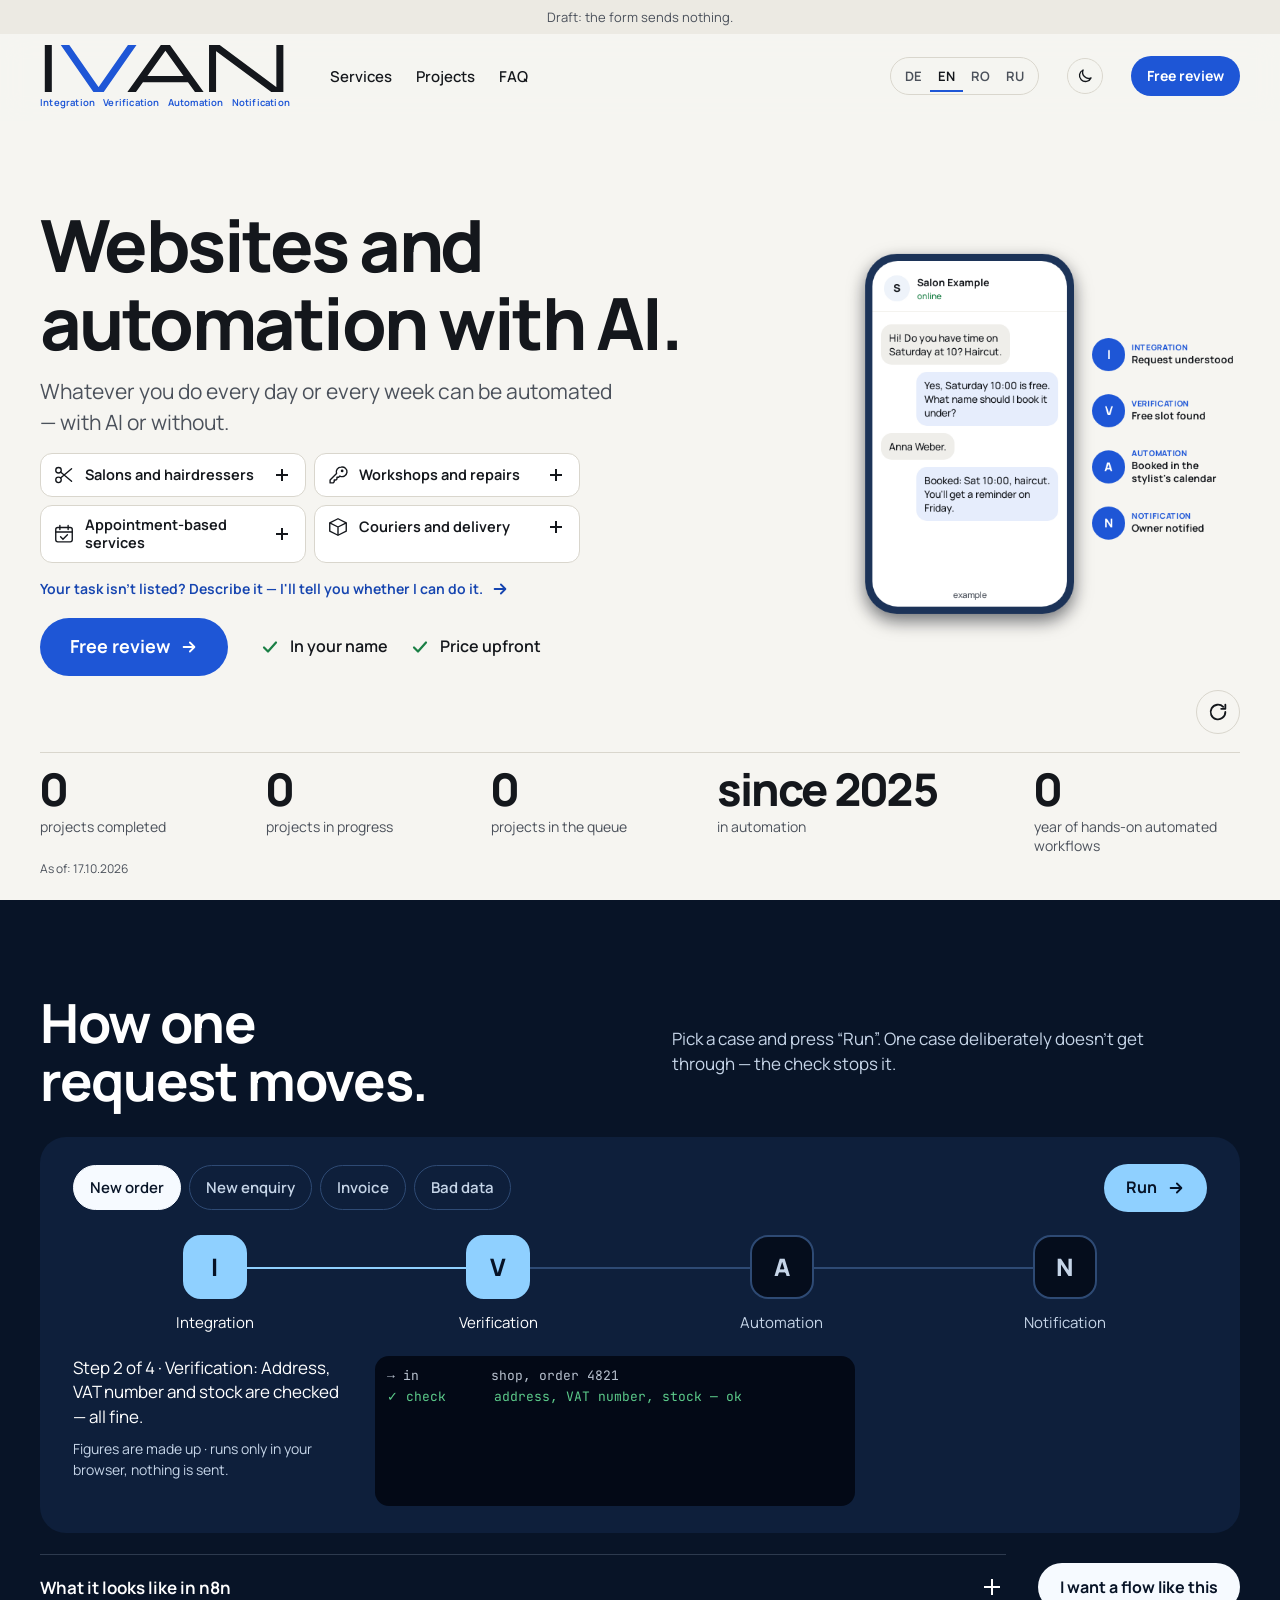
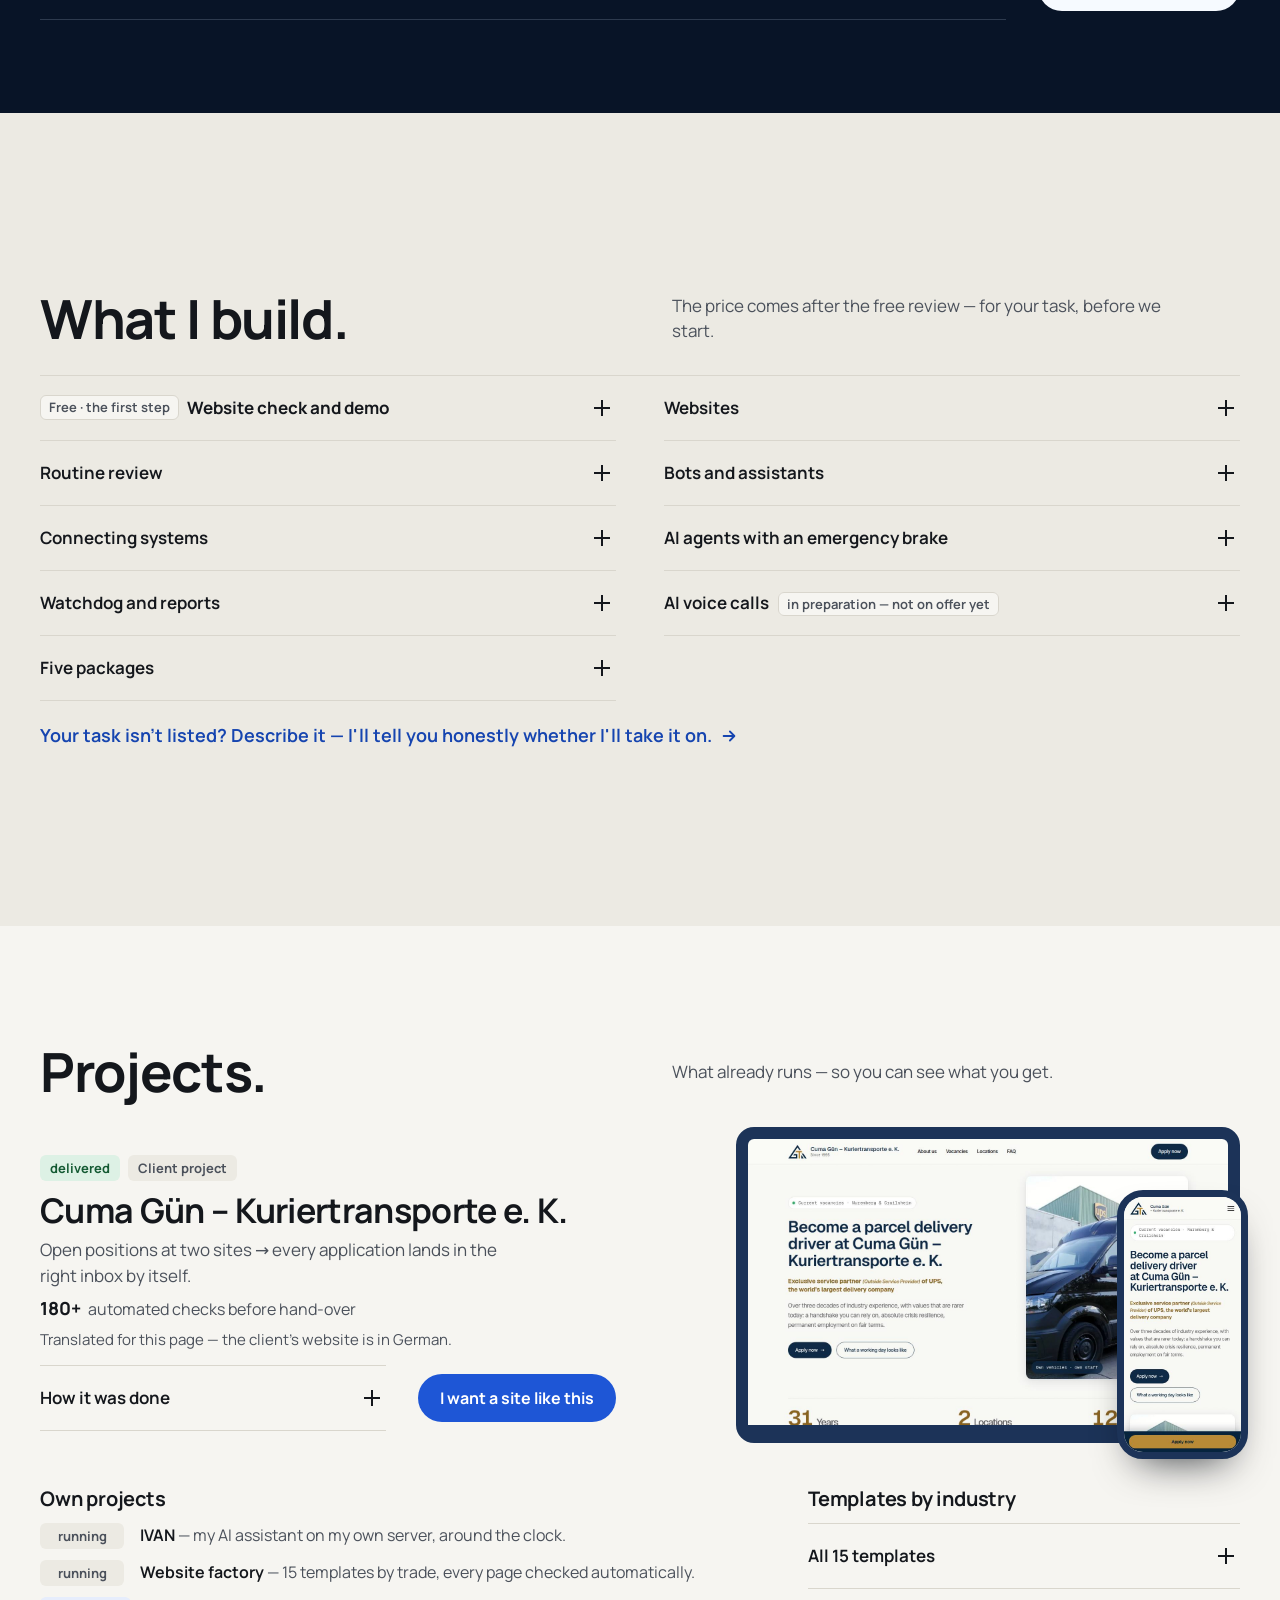
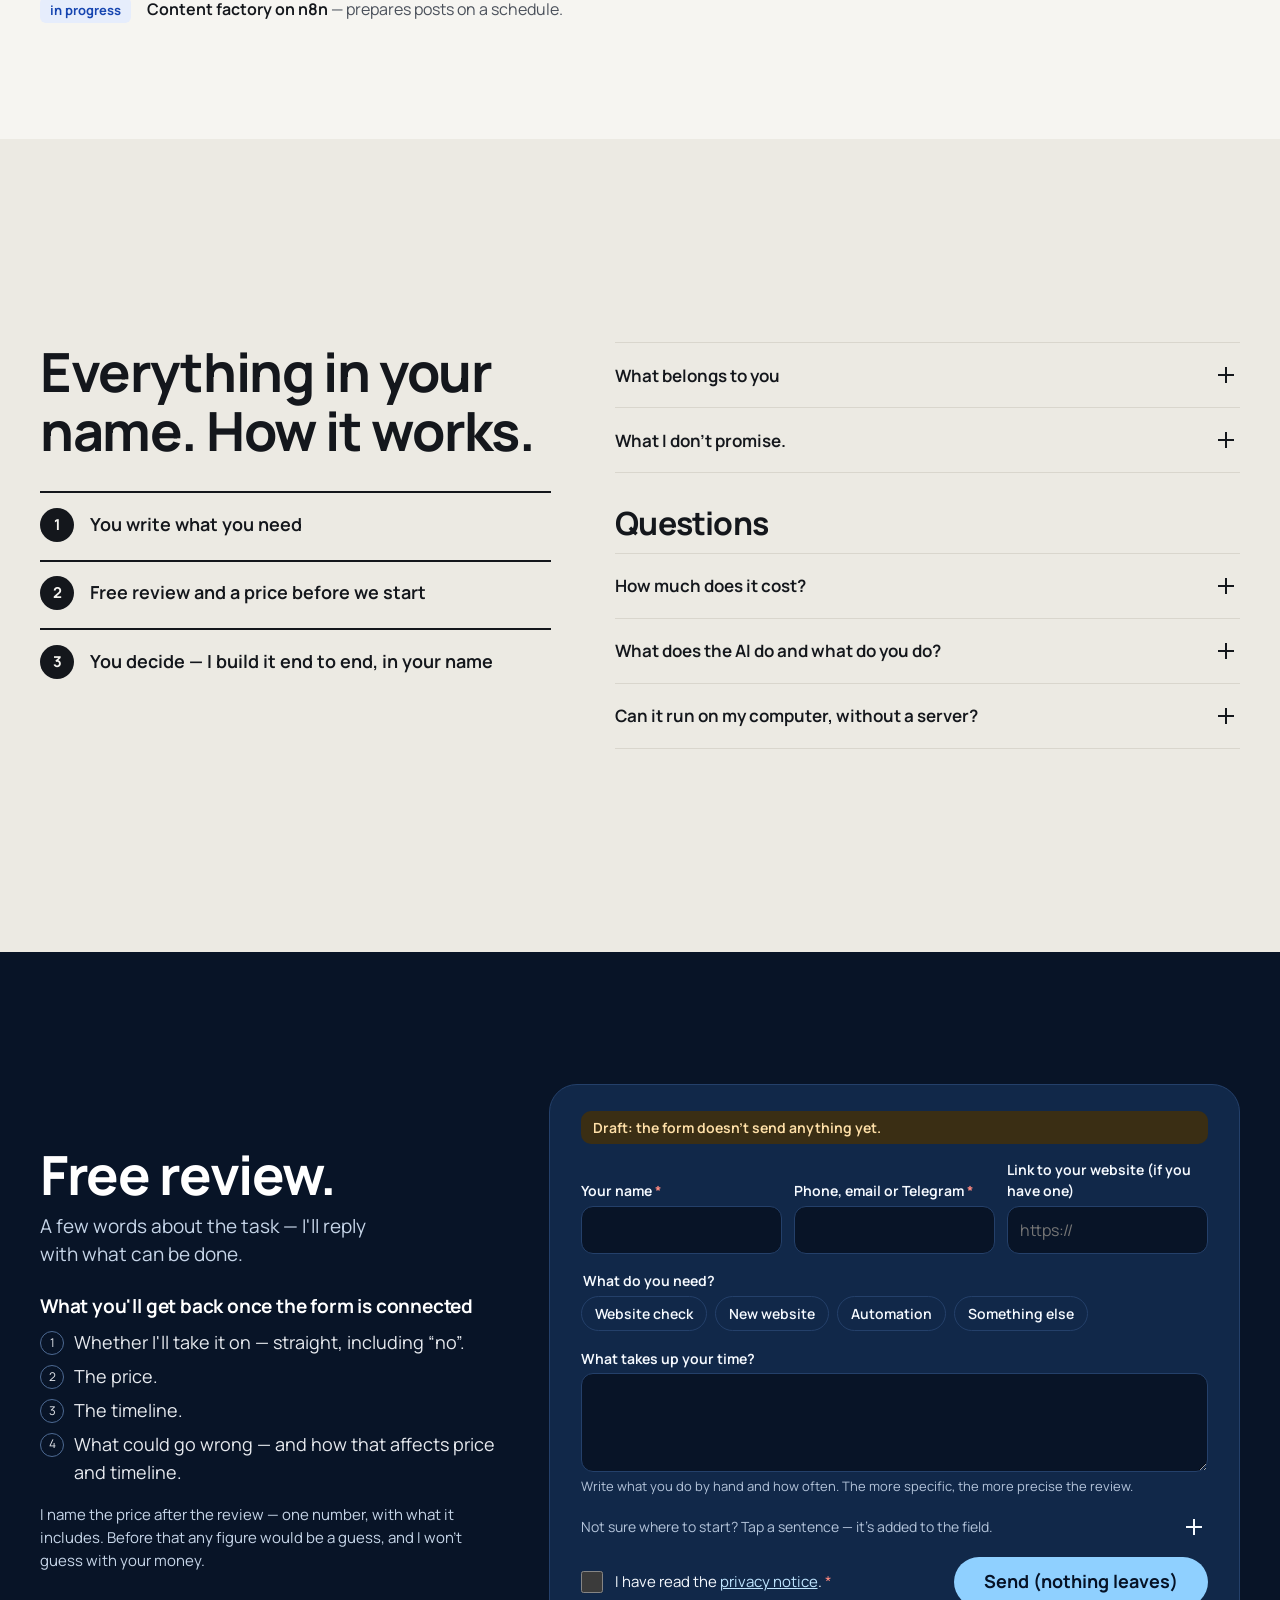
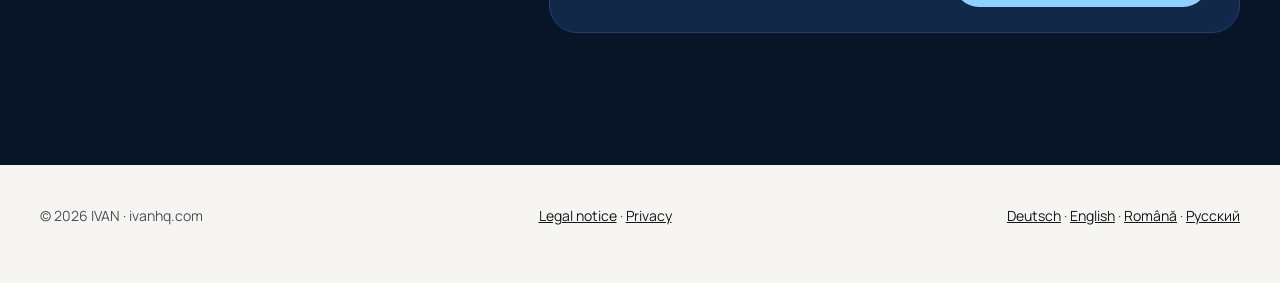
==== commit 52054399: "ivanhq: текущая версия для показа Тамерлану (заставка, свет из логотипа, переключатель темы; каждая " ====
--- a/en/index.html
+++ b/en/index.html
@@ -9,7 +9,9 @@
 <link rel="canonical" href="https://ivanhq.com/en/">
 <link rel="alternate" hreflang="de" href="https://ivanhq.com/"><link rel="alternate" hreflang="en" href="https://ivanhq.com/en/"><link rel="alternate" hreflang="ro" href="https://ivanhq.com/ro/"><link rel="alternate" hreflang="ru" href="https://ivanhq.com/ru/"><link rel="alternate" hreflang="x-default" href="https://ivanhq.com/">
 <meta property="og:type" content="website"><meta property="og:title" content="IVAN — Websites and AI automation for small businesses"><meta property="og:description" content="Websites and AI automation for salons, workshops and practices. Everything in your name, price before we start. The first review is free."><meta property="og:locale" content="en_GB"><meta property="og:image" content="https://ivanhq.com/en/predprosmotr.jpg"><meta property="og:image:width" content="1200"><meta property="og:image:height" content="630"><meta property="og:image:alt" content="IVAN: websites and AI automation. The first review is free."><meta name="twitter:card" content="summary_large_image">
-<meta name="theme-color" content="#F6F5F1">
+<meta name="theme-color" content="#081427">
+<script>try{if(localStorage.getItem("ivan-tema")==="sinyaya")document.documentElement.setAttribute("data-tema","sinyaya")}catch(e){}</script>
+<script>(function(){var h=document.documentElement,t=false,v=false;try{t=matchMedia("(prefers-reduced-motion: reduce)").matches}catch(e){}try{v=sessionStorage.getItem("ivan-intro")==="1"}catch(e){}if(!t&&!v&&!location.hash&&location.search.indexOf("nointro")<0){h.classList.add("intro-idyot");setTimeout(function(){if(!window.IVAN_APP)h.classList.remove("intro-idyot")},5500)}})();</script><noscript><style>.intro{display:none!important}</style></noscript>
 <link rel="icon" href="../favicon.ico" sizes="any">
 <link rel="icon" href="../favicon.svg" type="image/svg+xml">
 <link rel="apple-touch-icon" href="../apple-touch-icon.png">
@@ -17,193 +19,194 @@
 <link rel="stylesheet" href="../stil.css">
 </head>
 <body>
+<a class="k-soderzhaniyu" href="#glavnoe">Skip to content</a>
+<div class="intro" id="intro" role="dialog" aria-modal="true" aria-label="IVAN intro">
+  <video id="intro-rolik" data-src="../ivan-intro.mp4" muted playsinline preload="none" aria-label="IVAN intro: the letters I, V, A and N assemble from light, then the line Integration · Verification · Automation · Notification"></video>
+  <div class="intro-poverh">
+    <div class="intro-stroka"><span class="intro-marka">IVAN</span><span class="intro-podpis">routine automation</span></div>
+    <div class="intro-stroka">
+      <div class="intro-hod"><i id="intro-hod"></i></div>
+      <button type="button" class="intro-knopka intro-zvuk" id="intro-zvuk" aria-pressed="false">Sound: off</button>
+      <button type="button" class="intro-knopka" id="intro-mimo">Skip intro</button>
+    </div>
+  </div>
+</div>
 <p class="chernovik" id="top">Draft: the form sends nothing.</p>
 <header class="shapka" id="shapka">
   <div class="ramka shapka-v">
-    <a class="znak" href="#top" aria-label="IVAN">IVAN</a>
-    <nav class="nav" aria-label="Menu" id="nav"><a class="nav-tel" href="#ablauf">How it works</a><a href="#leistungen">Services</a><a href="#projekte">Projects</a><a href="#ueber">About</a><a href="#fragen">FAQ</a></nav>
-    <div class="yazyki" role="group" aria-label="Language"><a href="../index.html" hreflang="de" lang="de" title="Deutsch">DE</a><a href="#top" hreflang="en" lang="en" aria-current="true" title="English">EN</a><a href="../ro/index.html" hreflang="ro" lang="ro" title="Română">RO</a><a href="../ru/index.html" hreflang="ru" lang="ru" title="Русский">RU</a></div>
+    <a class="znak" href="#top" aria-label="IVAN — Integration · Verification · Automation · Notification" id="znak"><svg class="znak-b" viewBox="590 412.5 740 140" aria-hidden="true"><g fill="none" stroke="currentColor" stroke-width="20.8" stroke-linejoin="miter" stroke-miterlimit="12"><path data-b="0" d="M614.6 395V570"/><path data-b="1" d="M655.4 400L763.3 555.4L871.7 400"/><path data-b="3" d="M1100.75 570V409.8L1300 557.5V395"/><path data-b="2" d="M851.8 565L961.2 411.5L1071.1 565"/><path data-b="2" d="M895 513.4H1028" stroke-width="18.75"/></g></svg><span class="znak-s" lang="en"><span>Integration</span><span>Verification</span><span>Automation</span><span>Notification</span></span></a>
+    <nav class="nav" aria-label="Menu" id="nav"><a class="nav-tel" href="#ablauf-zayavka">How it works</a><a href="#leistungen">Services</a><a href="#projekte">Projects</a><a href="#fragen">FAQ</a></nav>
+    <div class="yazyki" role="group" aria-label="Language"><a href="../index.html" hreflang="de" lang="de" title="Deutsch">DE</a><span class="yaz-tek" aria-current="true" lang="en" title="English">EN</span><a href="../ro/index.html" hreflang="ro" lang="ro" title="Română">RO</a><a href="../ru/index.html" hreflang="ru" lang="ru" title="Русский">RU</a></div>
+    <button type="button" class="tema" id="tema" aria-pressed="false" aria-label="Dark theme" data-temnaya="Dark theme" data-svetlaya="Light theme"><svg class="tema-luna" viewBox="0 0 24 24" aria-hidden="true"><path d="M20 14.5A8 8 0 0 1 9.5 4a8 8 0 1 0 10.5 10.5z" fill="none" stroke="currentColor" stroke-width="1.8" stroke-linejoin="round"/></svg><svg class="tema-solnce" viewBox="0 0 24 24" aria-hidden="true"><g fill="none" stroke="currentColor" stroke-width="1.8" stroke-linecap="round"><circle cx="12" cy="12" r="4"/><path d="M12 2.5v2.2M12 19.3v2.2M2.5 12h2.2M19.3 12h2.2M5.3 5.3l1.6 1.6M17.1 17.1l1.6 1.6M5.3 18.7l1.6-1.6M17.1 6.9l1.6-1.6"/></g></svg></button>
     <a class="knopka knopka-mal" href="#analyse">Free review</a>
     <button class="burger" id="burger" type="button" aria-expanded="false" aria-controls="nav" data-otkr="Menu" data-zakr="Close menu"><span></span><span class="vh">Menu</span></button>
   </div>
   <div class="progress" aria-hidden="true"><span id="progress"></span></div>
 </header>
-<nav class="ukazatel" aria-label="Menu"><ol><li><a href="#rutina" data-k="rutina"><span>1</span>Routine</a></li><li><a href="#ablauf-zayavka" data-k="ablauf-zayavka"><span>2</span>One request</a></li><li><a href="#kosten" data-k="kosten"><span>3</span>Cost</a></li><li><a href="#leistungen" data-k="leistungen"><span>4</span>Services</a></li><li><a href="#projekte" data-k="projekte"><span>5</span>Projects</a></li><li><a href="#sicher" data-k="sicher"><span>6</span>Peace of mind</a></li><li><a href="#ablauf" data-k="ablauf"><span>7</span>How it works</a></li><li><a href="#ueber" data-k="ueber"><span>8</span>About</a></li></ol></nav>
+<nav class="ukazatel" aria-label="Menu"><ol><li><a href="#ablauf-zayavka" data-k="ablauf-zayavka"><span>1</span>One request</a></li><li><a href="#leistungen" data-k="leistungen"><span>2</span>Services</a></li><li><a href="#projekte" data-k="projekte"><span>3</span>Projects</a></li><li><a href="#sicher" data-k="sicher"><span>4</span>Peace of mind</a></li></ol></nav>
 <main id="glavnoe">
 
-<section class="geroj" aria-labelledby="h1">
+<section class="geroj" id="geroj" aria-labelledby="h1">
   <div class="ramka geroj-v">
     <div class="geroj-t">
       <h1 id="h1">Websites and automation with AI.</h1>
-      <p class="geroj-sub">For salons, workshops, practices. First review free.</p>
-      <a class="knopka knopka-bol" href="#analyse">Free review <svg viewBox="0 0 20 20" aria-hidden="true"><path d="M4 10h11M11 5l5 5-5 5" fill="none" stroke="currentColor" stroke-width="2" stroke-linecap="round" stroke-linejoin="round"/></svg></a>
-      <ul class="galki galki-ryad"><li><svg viewBox="0 0 20 20" aria-hidden="true"><path d="M4 10.5l4 4 8-9" fill="none" stroke="currentColor" stroke-width="2.2" stroke-linecap="round" stroke-linejoin="round"/></svg><span>In your name</span></li><li><svg viewBox="0 0 20 20" aria-hidden="true"><path d="M4 10.5l4 4 8-9" fill="none" stroke="currentColor" stroke-width="2.2" stroke-linecap="round" stroke-linejoin="round"/></svg><span>Price upfront</span></li></ul>
-      <p class="geroj-ich">I&#x27;m Ivan. IVAN is my system.</p>
+      <p class="geroj-sub">Whatever you do every day or every week can be automated — with AI or without.</p>
+      <ul class="nishi nishi-geroj" aria-label="Who it&#x27;s for"><li><details class="nisha"><summary><svg viewBox="0 0 32 32" aria-hidden="true"><g fill="none" stroke="currentColor" stroke-width="2" stroke-linecap="round"><circle cx="8" cy="9" r="4"/><circle cx="8" cy="23" r="4"/><path d="M11 11.5L27 25M11 20.5L27 7"/></g></svg><span>Salons and hairdressers</span><span class="plyus" aria-hidden="true"></span></summary><ul class="nisha-bsp"><li class="bsp-ich"><em>I build</em> Online booking around the clock, no phone call</li><li class="bsp-ich"><em>I build</em> Reminder the day before — fewer empty chairs</li><li class="bsp-ich"><em>I build</em> A request for a review after the visit</li></ul></details></li><li><details class="nisha"><summary><svg viewBox="0 0 32 32" aria-hidden="true"><path d="M20.5 4.5a7 7 0 0 0-6.6 9.3L4.5 23.2V27.5h4.3l1.7-1.7v-2.5h2.5l1.5-1.5v-2.5h2.5l1.8-1.8a7 7 0 1 0 1.7-13z" fill="none" stroke="currentColor" stroke-width="2" stroke-linejoin="round"/><circle cx="22" cy="10" r="2" fill="currentColor"/></svg><span>Workshops and repairs</span><span class="plyus" aria-hidden="true"></span></summary><ul class="nisha-bsp"><li class="bsp-ich"><em>I build</em> Enquiries with photos of the damage land sorted in a spreadsheet</li><li class="bsp-ich"><em>I build</em> Cost estimate drafted from your own template</li><li class="bsp-ich"><em>I build</em> A message to the customer as soon as the job is done</li></ul></details></li><li><details class="nisha"><summary><svg viewBox="0 0 32 32" aria-hidden="true"><g fill="none" stroke="currentColor" stroke-width="2" stroke-linecap="round"><rect x="4" y="6.5" width="24" height="21" rx="3"/><path d="M4 13h24M10 3.5v6M22 3.5v6"/><path d="M11 20l3.5 3.5L21 17"/></g></svg><span>Appointment-based services</span><span class="plyus" aria-hidden="true"></span></summary><ul class="nisha-bsp"><li class="bsp-ich"><em>I build</em> Bookings only in free slots from your calendar</li><li class="bsp-ich"><em>I build</em> Reminder with a link to cancel or move</li><li class="bsp-ich"><em>I build</em> Questions before the appointment collected in advance</li></ul></details></li><li><details class="nisha"><summary><svg viewBox="0 0 32 32" aria-hidden="true"><g fill="none" stroke="currentColor" stroke-width="2" stroke-linejoin="round"><path d="M4 10l12-6 12 6v12l-12 6-12-6z"/><path d="M4 10l12 6 12-6M16 16v12"/></g></svg><span>Couriers and delivery</span><span class="plyus" aria-hidden="true"></span></summary><ul class="nisha-bsp"><li class="bsp-gemacht"><em>Done</em> Cuma Gün: applications with files go by email to the right city</li><li class="bsp-ich"><em>I build</em> Orders from a form or email → one list for dispatch</li><li class="bsp-ich"><em>I build</em> A short message to the customer once delivered</li></ul></details></li></ul>
+      <a class="ssylka ssylka-mal" href="#analyse">Your task isn&#x27;t listed? Describe it — I&#x27;ll tell you whether I can do it. <svg viewBox="0 0 20 20" aria-hidden="true"><path d="M4 10h11M11 5l5 5-5 5" fill="none" stroke="currentColor" stroke-width="2" stroke-linecap="round" stroke-linejoin="round"/></svg></a>
+      <div class="geroj-cta"><a class="knopka knopka-bol" href="#analyse">Free review <svg viewBox="0 0 20 20" aria-hidden="true"><path d="M4 10h11M11 5l5 5-5 5" fill="none" stroke="currentColor" stroke-width="2" stroke-linecap="round" stroke-linejoin="round"/></svg></a>
+      <ul class="galki galki-ryad"><li><svg viewBox="0 0 20 20" aria-hidden="true"><path d="M4 10.5l4 4 8-9" fill="none" stroke="currentColor" stroke-width="2.2" stroke-linecap="round" stroke-linejoin="round"/></svg><span>In your name</span></li><li><svg viewBox="0 0 20 20" aria-hidden="true"><path d="M4 10.5l4 4 8-9" fill="none" stroke="currentColor" stroke-width="2.2" stroke-linecap="round" stroke-linejoin="round"/></svg><span>Price upfront</span></li></ul></div>
     </div>
     <div class="geroj-v2">
       <canvas class="scena" id="scena" width="560" height="560" role="img" aria-label="example, Salon Example: Hi! Do you have time on Saturday at 10? Haircut. / Yes, Saturday 10:00 is free. What name should I book it under? / Anna Weber. / Booked: Sat 10:00, haircut. You&#x27;ll get a reminder on Friday. — IVAN: I Request understood, V Free slot found, A Booked in the stylist&#x27;s calendar, N Owner notified"></canvas>
       <button type="button" class="snova" id="snova" aria-label="Play again"><svg viewBox="0 0 24 24" aria-hidden="true"><path d="M20 12a8 8 0 1 1-2.3-5.6M20 4v4.5h-4.5" fill="none" stroke="currentColor" stroke-width="2" stroke-linecap="round" stroke-linejoin="round"/></svg></button>
     </div>
   </div>
-</section>
-
-<section class="schetchiki" aria-labelledby="zh"><div class="ramka"><h2 id="zh" class="vh">In numbers</h2><ul class="schet"><li><b>4</b><span>projects completed</span></li><li><b>3</b><span>projects in progress</span></li><li><b>4</b><span>projects in the queue</span></li><li><b>since 2025</b><span>in automation</span></li><li><b>1+</b><span>year of hands-on n8n</span></li></ul><p class="snoska">As of: 17.10.2026</p></div></section>
-
-<section class="glava" id="rutina" data-k="rutina" aria-labelledby="k1h">
-  <div class="ramka">
-    <h2 id="k1h" class="h2-rutina">Anything you do every day or every week can be automated. With AI — or without.</h2>
-    <p class="bolshaya-fraza">Every day you copy requests by hand, answer the same questions and hunt for who promised what. IVAN takes that off your plate. You decide — the system does the work.</p>
-    <h2 class="h2-mal">Who it&#x27;s for</h2>
-    <ul class="nishi"><li><svg viewBox="0 0 32 32" aria-hidden="true"><g fill="none" stroke="currentColor" stroke-width="2" stroke-linecap="round"><circle cx="8" cy="9" r="4"/><circle cx="8" cy="23" r="4"/><path d="M11 11.5L27 25M11 20.5L27 7"/></g></svg><span>Salons and hairdressers</span><ul class="nisha-bsp"><li class="bsp-ich"><em>I build</em> Online booking around the clock, no phone call</li><li class="bsp-ich"><em>I build</em> Reminder the day before — fewer empty chairs</li><li class="bsp-ich"><em>I build</em> A request for a review after the visit</li></ul></li><li><svg viewBox="0 0 32 32" aria-hidden="true"><path d="M20.5 4.5a7 7 0 0 0-6.6 9.3L4.5 23.2V27.5h4.3l1.7-1.7v-2.5h2.5l1.5-1.5v-2.5h2.5l1.8-1.8a7 7 0 1 0 1.7-13z" fill="none" stroke="currentColor" stroke-width="2" stroke-linejoin="round"/><circle cx="22" cy="10" r="2" fill="currentColor"/></svg><span>Workshops and repairs</span><ul class="nisha-bsp"><li class="bsp-ich"><em>I build</em> Enquiries with photos of the damage land sorted in a spreadsheet</li><li class="bsp-ich"><em>I build</em> Cost estimate drafted from your own template</li><li class="bsp-ich"><em>I build</em> A message to the customer as soon as the job is done</li></ul></li><li><svg viewBox="0 0 32 32" aria-hidden="true"><g fill="none" stroke="currentColor" stroke-width="2" stroke-linecap="round"><rect x="4" y="6.5" width="24" height="21" rx="3"/><path d="M4 13h24M10 3.5v6M22 3.5v6"/><path d="M11 20l3.5 3.5L21 17"/></g></svg><span>Appointment-based services</span><ul class="nisha-bsp"><li class="bsp-ich"><em>I build</em> Bookings only in free slots from your calendar</li><li class="bsp-ich"><em>I build</em> Reminder with a link to cancel or move</li><li class="bsp-ich"><em>I build</em> Questions before the appointment collected in advance</li></ul></li><li><svg viewBox="0 0 32 32" aria-hidden="true"><g fill="none" stroke="currentColor" stroke-width="2" stroke-linejoin="round"><path d="M4 10l12-6 12 6v12l-12 6-12-6z"/><path d="M4 10l12 6 12-6M16 16v12"/></g></svg><span>Couriers and delivery</span><ul class="nisha-bsp"><li class="bsp-gemacht"><em>Done</em> Cuma Gün: applications with files go by email to the right city</li><li class="bsp-ich"><em>I build</em> Orders from a form or email → one list for dispatch</li><li class="bsp-ich"><em>I build</em> A short message to the customer once delivered</li></ul></li></ul>
-    <a class="ssylka" href="#analyse">Your task isn&#x27;t listed? Describe it — I&#x27;ll tell you whether I can do it. <svg viewBox="0 0 20 20" aria-hidden="true"><path d="M4 10h11M11 5l5 5-5 5" fill="none" stroke="currentColor" stroke-width="2" stroke-linecap="round" stroke-linejoin="round"/></svg></a>
-  </div>
+  <div class="ramka"><div class="schetchiki" role="group" aria-label="In numbers"><ul class="schet" id="schet"><li><b data-do="4" data-hvost="">4</b><span>projects completed</span></li><li><b data-do="3" data-hvost="">3</b><span>projects in progress</span></li><li><b data-do="4" data-hvost="">4</b><span>projects in the queue</span></li><li><b>since 2025</b><span>in automation</span></li><li><b data-do="1" data-hvost="+">1+</b><span>year of hands-on automated workflows</span></li></ul><p class="snoska">As of: 17.10.2026</p></div></div>
 </section>
 
 <section class="glava glava-temn" id="ablauf-zayavka" data-k="ablauf-zayavka" aria-labelledby="k2h">
   <div class="ramka">
-    <div class="glava-shapka"><h2 id="k2h">How one request moves.</h2><p>Pick a case and press “Run”. Below the diagram you&#x27;ll see, in plain words, what happens at each step. One case deliberately doesn&#x27;t get through: the check catches the error and stops it — that&#x27;s exactly how it should work.</p></div>
+    <div class="glava-shapka"><h2 id="k2h">How one request moves.</h2><p>Pick a case and press “Run”. One case deliberately doesn&#x27;t get through — the check stops it.</p></div>
     <div class="demo">
       <div class="demo-upr"><div class="sluchai" role="group"><button type="button" class="sluchaj" data-s="0" aria-pressed="true">New order</button><button type="button" class="sluchaj" data-s="1" aria-pressed="false">New enquiry</button><button type="button" class="sluchaj" data-s="2" aria-pressed="false">Invoice</button><button type="button" class="sluchaj" data-s="3" aria-pressed="false">Bad data</button></div><button type="button" class="knopka" id="pusk">Run <svg viewBox="0 0 20 20" aria-hidden="true"><path d="M4 10h11M11 5l5 5-5 5" fill="none" stroke="currentColor" stroke-width="2" stroke-linecap="round" stroke-linejoin="round"/></svg></button></div>
-      <ol class="uzly" id="uzly"><li class="uzel" data-i="0"><b>I</b><span>Integration</span></li><li class="uzel" data-i="1"><b>V</b><span>Verification</span></li><li class="uzel" data-i="2"><b>A</b><span>Automation</span></li><li class="uzel" data-i="3"><b>N</b><span>Notification</span></li></ol>
-      <p class="demo-shag" id="demo-shag" aria-live="polite">&nbsp;</p>
+      <ol class="uzly" id="uzly"><li class="uzel" data-i="0"><b>I</b><span>Integration</span></li><li class="uzel" data-i="1"><b>V</b><span>Verification</span></li><li class="uzel" data-i="2"><b>A</b><span>Automation</span><small class="uzel-gas">Nothing is booked.</small></li><li class="uzel" data-i="3"><b>N</b><span>Notification</span></li></ol>
       <div class="demo-niz">
+        <div class="demo-tekst"><p class="demo-shag" id="demo-shag" aria-live="polite">&nbsp;</p>
+        <p class="snoska">Figures are made up · runs only in your browser, nothing is sent.</p></div>
         <pre class="zhurnal" id="zhurnal" aria-label="log"></pre>
         <div class="tg" id="tg" hidden><p class="tg-z">Telegram · example</p><p id="tg-t"></p><p class="tg-v">now · IVAN</p></div>
       </div>
-      <p class="snoska">The figures in this demo are made up: amounts, numbers and seconds are an example, not a measurement. Everything runs in your browser; nothing is sent.</p>
-    </div>
-    <div class="n8n">
+    </div>
+    <div class="glava-niz">
+    <details class="n8n sv"><summary class="sv-z"><span>What it looks like in n8n</span><span class="plyus" aria-hidden="true"></span></summary>
       <h3>What a real workflow looks like</h3>
       <ol class="n8n-ryad"><li><span class="n8n-kv"><svg viewBox="0 0 24 24" aria-hidden="true"><g fill="none" stroke="#e91e63" stroke-width="1.6"><circle cx="12" cy="7" r="1.5" fill="#e91e63" stroke="none"/><circle cx="6.5" cy="16.5" r="1.5" fill="#e91e63" stroke="none"/><circle cx="17.5" cy="16.5" r="1.5" fill="#e91e63" stroke="none"/><path d="M15.3 8.9A3.8 3.8 0 1 0 10.1 10.3L6.5 16.5"/><path d="M6.5 12.7a3.8 3.8 0 1 0 3.8 3.8h7.2"/><path d="M14.2 18.4a3.8 3.8 0 1 0 1.4-5.2L12 7"/></g></svg></span><span>Request arrives</span></li><li><span class="n8n-kv"><svg viewBox="0 0 24 24" aria-hidden="true"><path d="M9 3.8H6.3a1.5 1.5 0 0 0-1.5 1.5v4.1a1.5 1.5 0 0 1-.4 1.1L2.8 12l1.6 1.5a1.5 1.5 0 0 1 .4 1.1v4.1a1.5 1.5 0 0 0 1.5 1.5H9M15 3.8h2.7a1.5 1.5 0 0 1 1.5 1.5v4.1a1.5 1.5 0 0 0 .4 1.1l1.6 1.5-1.6 1.5a1.5 1.5 0 0 0-.4 1.1v4.1a1.5 1.5 0 0 1-1.5 1.5H15" fill="none" stroke="#ff9922" stroke-width="1.6"/></svg></span><span>Assemble request</span></li><li><span class="n8n-kv"><svg viewBox="0 0 24 24" aria-hidden="true"><path d="M3.8 15.3a1.5 1.5 0 0 1 1.5-1.5h13.4a1.5 1.5 0 0 1 1.5 1.5v3.4a1.5 1.5 0 0 1-1.5 1.5H5.3a1.5 1.5 0 0 1-1.5-1.5zM16.8 16v2M13.8 16v2M10.8 7.3l-3 3-3-3M19.2 5l-3-3-3 3M7.8 2v8.2M16.2 10.2V2" fill="none" stroke="#44aa44" stroke-width="1.6"/></svg></span><span>Save</span></li><li><span class="n8n-kv"><svg viewBox="0 0 24 24" aria-hidden="true"><path d="M9 3.8H6.3a1.5 1.5 0 0 0-1.5 1.5v4.1a1.5 1.5 0 0 1-.4 1.1L2.8 12l1.6 1.5a1.5 1.5 0 0 1 .4 1.1v4.1a1.5 1.5 0 0 0 1.5 1.5H9M15 3.8h2.7a1.5 1.5 0 0 1 1.5 1.5v4.1a1.5 1.5 0 0 0 .4 1.1l1.6 1.5-1.6 1.5a1.5 1.5 0 0 0-.4 1.1v4.1a1.5 1.5 0 0 1-1.5 1.5H15" fill="none" stroke="#ff9922" stroke-width="1.6"/></svg></span><span>Reply</span></li></ol>
       <p class="snoska">Rebuilt from a real n8n workflow. For your task I build your own.</p>
-    </div>
+    </details>
     <a class="knopka knopka-svet" href="#analyse">I want a flow like this</a>
-  </div>
-</section>
-
-<section class="glava" id="kosten" data-k="kosten" aria-labelledby="k3h">
-  <div class="ramka">
-    <div class="glava-shapka"><h2 id="k3h">What routine costs you today.</h2><p>Move the sliders. The maths is deliberately simple — you can check it on paper.</p></div>
-    <div class="kalk">
-      <div class="kalk-l"><label class="polz"><span class="polz-n"><span>Requests and messages per day</span><output id="o-zayavok">40</output></span><input type="range" id="p-zayavok" min="1" max="120" step="1" value="40" data-ed=""></label><label class="polz"><span class="polz-n"><span>Minutes of manual work each</span><output id="o-minut">6</output></span><input type="range" id="p-minut" min="1" max="30" step="1" value="6" data-ed="min"></label><label class="polz"><span class="polz-n"><span>Working days per week</span><output id="o-dnej">5</output></span><input type="range" id="p-dnej" min="1" max="7" step="1" value="5" data-ed=""></label><label class="polz"><span class="polz-n"><span>Your hour is worth</span><output id="o-chas">30</output></span><input type="range" id="p-chas" min="10" max="150" step="5" value="30" data-ed="val"></label><label class="polz"><span class="polz-n"><span>How much the system takes over — your estimate</span><output id="o-dolya">60</output></span><input type="range" id="p-dolya" min="0" max="90" step="5" value="60" data-ed="%"></label>
-        <div class="valyuty" role="group" aria-label="Currency"><span>Currency</span><button type="button" class="val" data-v="€" aria-pressed="true">€</button><button type="button" class="val" data-v="$" aria-pressed="false">$</button><button type="button" class="val" data-v="£" aria-pressed="false">£</button></div>
-      </div>
-      <div class="kalk-p" aria-live="polite">
-        <p class="kalk-bol"><b id="r-chasy">0</b><span>hours a month by hand</span></p>
-        <p class="kalk-sr"><b id="r-ivan">0</b><span>with IVAN, by your estimate</span></p>
-        <p class="kalk-sr"><b id="r-mes">0</b><span>a month, by these numbers</span></p>
-        <p class="kalk-sr"><b id="r-god">0</b><span>a year, without holidays</span></p>
-        <p class="snoska">A rough calculation with your own numbers: one month = 4.33 weeks. This is your calculation, not a promise. I&#x27;ll give you an exact figure after the review.</p>
-        <a class="knopka" href="#analyse">Review my hours</a>
-      </div>
-    </div>
-  </div>
-</section>
+    </div>
+  </div>
+</section>
+
 
 <section class="glava glava-2" id="leistungen" data-k="leistungen" aria-labelledby="k4h">
   <div class="ramka">
     <div class="glava-shapka"><h2 id="k4h">What I build.</h2><p>The price comes after the free review — for your task, before we start.</p></div>
-    <article class="audit">
-      <div><p class="metka">Free · the first step</p><h3>Website check and demo</h3><p>For small businesses with a website that has aged. You get one private page, easy to read on a phone.</p><a class="knopka" href="#analyse">Request a free website check</a></div>
-      <ul class="galki"><li><svg viewBox="0 0 20 20" aria-hidden="true"><path d="M4 10.5l4 4 8-9" fill="none" stroke="currentColor" stroke-width="2.2" stroke-linecap="round" stroke-linejoin="round"/></svg><span>How customers see your website: phone screenshots, every finding with evidence — for example, a banner covers the screen or a key button is missing.</span></li><li><svg viewBox="0 0 20 20" aria-hidden="true"><path d="M4 10.5l4 4 8-9" fill="none" stroke="currentColor" stroke-width="2.2" stroke-linecap="round" stroke-linejoin="round"/></svg><span>A legal look for Germany: Impressum, privacy notice and cookie banner — against what the site actually does. This is not legal advice.</span></li><li><svg viewBox="0 0 20 20" aria-hidden="true"><path d="M4 10.5l4 4 8-9" fill="none" stroke="currentColor" stroke-width="2.2" stroke-linecap="round" stroke-linejoin="round"/></svg><span>A demo: the first screen of your new website on a phone, “before / after” — with your real services and opening hours.</span></li><li><svg viewBox="0 0 20 20" aria-hidden="true"><path d="M4 10.5l4 4 8-9" fill="none" stroke="currentColor" stroke-width="2.2" stroke-linecap="round" stroke-linejoin="round"/></svg><span>What can be automated: online booking around the clock, a reminder the day before, a request for a review, “time for your next visit”, a customer list. Server in Germany.</span></li><li><svg viewBox="0 0 20 20" aria-hidden="true"><path d="M4 10.5l4 4 8-9" fill="none" stroke="currentColor" stroke-width="2.2" stroke-linecap="round" stroke-linejoin="round"/></svg><span>And a question for you: is there a website you like? Send the link — we&#x27;ll use it as a model.</span></li></ul>
-    </article>
-    <div class="uslugi"><details class="usluga">
-      <summary><span class="usl-z"><b>Websites</b></span><span class="usl-k">A page that works instead of just holding an address.</span><span class="plyus" aria-hidden="true"></span></summary>
-      <div class="usl-tel"><p>A clear first screen and a form that lands straight in your CRM or Telegram. Built for phones first, with online booking or enquiries, in the style of a website you like.</p><ul class="galki"><li><svg viewBox="0 0 20 20" aria-hidden="true"><path d="M4 10.5l4 4 8-9" fill="none" stroke="currentColor" stroke-width="2.2" stroke-linecap="round" stroke-linejoin="round"/></svg><span>The page and its code</span></li><li><svg viewBox="0 0 20 20" aria-hidden="true"><path d="M4 10.5l4 4 8-9" fill="none" stroke="currentColor" stroke-width="2.2" stroke-linecap="round" stroke-linejoin="round"/></svg><span>A form that actually reaches you</span></li><li><svg viewBox="0 0 20 20" aria-hidden="true"><path d="M4 10.5l4 4 8-9" fill="none" stroke="currentColor" stroke-width="2.2" stroke-linecap="round" stroke-linejoin="round"/></svg><span>Fast on phones</span></li></ul></div>
-    </details><details class="usluga">
-      <summary><span class="usl-z"><b>Routine review</b></span><span class="usl-k">A map of your processes, with numbers.</span><span class="plyus" aria-hidden="true"></span></summary>
-      <div class="usl-tel"><p>I look at where you type the same thing twice, where you wait for someone else&#x27;s answer and where mistakes are noticed too late. For every step: how many minutes, how often a day, how it ends. You get a map with three marks — the machine takes this now, this after a rebuild, and this is better left alone. The map stays with you, even if you stop there.</p><ul class="galki"><li><svg viewBox="0 0 20 20" aria-hidden="true"><path d="M4 10.5l4 4 8-9" fill="none" stroke="currentColor" stroke-width="2.2" stroke-linecap="round" stroke-linejoin="round"/></svg><span>A step-by-step process map</span></li><li><svg viewBox="0 0 20 20" aria-hidden="true"><path d="M4 10.5l4 4 8-9" fill="none" stroke="currentColor" stroke-width="2.2" stroke-linecap="round" stroke-linejoin="round"/></svg><span>Hours and money at each step</span></li><li><svg viewBox="0 0 20 20" aria-hidden="true"><path d="M4 10.5l4 4 8-9" fill="none" stroke="currentColor" stroke-width="2.2" stroke-linecap="round" stroke-linejoin="round"/></svg><span>A list: what the machine takes over and what it doesn&#x27;t</span></li></ul></div>
-    </details><details class="usluga">
-      <summary><span class="usl-z"><b>Bots and assistants</b></span><span class="usl-k">Take orders and answer the usual questions.</span><span class="plyus" aria-hidden="true"></span></summary>
-      <div class="usl-tel"><p>Bots in Telegram, Slack, Microsoft Teams, WhatsApp or Discord: they take orders, answer the usual questions and pass everything else to a person — and that hand-over is logged, so you can see who took it and when. They run on n8n, a platform you can host on your own server.</p><ul class="galki"><li><svg viewBox="0 0 20 20" aria-hidden="true"><path d="M4 10.5l4 4 8-9" fill="none" stroke="currentColor" stroke-width="2.2" stroke-linecap="round" stroke-linejoin="round"/></svg><span>A bot in your channel — and it says it&#x27;s a bot</span></li><li><svg viewBox="0 0 20 20" aria-hidden="true"><path d="M4 10.5l4 4 8-9" fill="none" stroke="currentColor" stroke-width="2.2" stroke-linecap="round" stroke-linejoin="round"/></svg><span>Answers you can edit yourself</span></li><li><svg viewBox="0 0 20 20" aria-hidden="true"><path d="M4 10.5l4 4 8-9" fill="none" stroke="currentColor" stroke-width="2.2" stroke-linecap="round" stroke-linejoin="round"/></svg><span>Hand-over to a person, logged</span></li></ul></div>
-    </details><details class="usluga">
-      <summary><span class="usl-z"><b>Connecting systems</b></span><span class="usl-k">Enter it once — it shows up everywhere it&#x27;s needed.</span><span class="plyus" aria-hidden="true"></span></summary>
-      <div class="usl-tel"><p>Shop, CRM, email, spreadsheets, payments, messengers — connected so that a record is entered once and appears wherever it&#x27;s needed. The repetitive part runs on n8n: you can see the whole connection and hand it over to someone else.</p><ul class="galki"><li><svg viewBox="0 0 20 20" aria-hidden="true"><path d="M4 10.5l4 4 8-9" fill="none" stroke="currentColor" stroke-width="2.2" stroke-linecap="round" stroke-linejoin="round"/></svg><span>A connection you can see end to end</span></li><li><svg viewBox="0 0 20 20" aria-hidden="true"><path d="M4 10.5l4 4 8-9" fill="none" stroke="currentColor" stroke-width="2.2" stroke-linecap="round" stroke-linejoin="round"/></svg><span>One entry instead of three</span></li><li><svg viewBox="0 0 20 20" aria-hidden="true"><path d="M4 10.5l4 4 8-9" fill="none" stroke="currentColor" stroke-width="2.2" stroke-linecap="round" stroke-linejoin="round"/></svg><span>A log of every record</span></li></ul></div>
-    </details><details class="usluga">
-      <summary><span class="usl-z"><b>AI agents with an emergency brake</b></span><span class="usl-k">The agent asks, you answer with one button.</span><span class="plyus" aria-hidden="true"></span></summary>
-      <div class="usl-tel"><p>The boundary moves, and you move it. It&#x27;s not a promise that the agent “won&#x27;t”: without your approval it simply has no rights to email a customer, make a payment or change the CRM — that&#x27;s how the keys are issued. It asks, and you answer with one button where you already are: Telegram, Slack or Microsoft Teams. A step that has proven itself on your own data again and again can run on its own. If results diverge, the brake comes back.</p><ul class="galki"><li><svg viewBox="0 0 20 20" aria-hidden="true"><path d="M4 10.5l4 4 8-9" fill="none" stroke="currentColor" stroke-width="2.2" stroke-linecap="round" stroke-linejoin="round"/></svg><span>An agent for your tasks</span></li><li><svg viewBox="0 0 20 20" aria-hidden="true"><path d="M4 10.5l4 4 8-9" fill="none" stroke="currentColor" stroke-width="2.2" stroke-linecap="round" stroke-linejoin="round"/></svg><span>A list of steps: where it asks, where it runs alone</span></li><li><svg viewBox="0 0 20 20" aria-hidden="true"><path d="M4 10.5l4 4 8-9" fill="none" stroke="currentColor" stroke-width="2.2" stroke-linecap="round" stroke-linejoin="round"/></svg><span>An approval button before every such step</span></li></ul></div>
-    </details><details class="usluga">
-      <summary><span class="usl-z"><b>Watchdog and reports</b></span><span class="usl-k">If something breaks at 4 a.m., you hear it from me, not from a customer.</span><span class="plyus" aria-hidden="true"></span></summary>
-      <div class="usl-tel"><p>The watchdog checks an agreed list around the clock. If something breaks at four in the morning, you hear it from me, not from a customer — in Telegram, Slack or Microsoft Teams. What isn&#x27;t on the list is clear in advance: we draw it up together and you keep it. Plus a short weekly report.</p><ul class="galki"><li><svg viewBox="0 0 20 20" aria-hidden="true"><path d="M4 10.5l4 4 8-9" fill="none" stroke="currentColor" stroke-width="2.2" stroke-linecap="round" stroke-linejoin="round"/></svg><span>An alert when something breaks</span></li><li><svg viewBox="0 0 20 20" aria-hidden="true"><path d="M4 10.5l4 4 8-9" fill="none" stroke="currentColor" stroke-width="2.2" stroke-linecap="round" stroke-linejoin="round"/></svg><span>A weekly report in plain words</span></li><li><svg viewBox="0 0 20 20" aria-hidden="true"><path d="M4 10.5l4 4 8-9" fill="none" stroke="currentColor" stroke-width="2.2" stroke-linecap="round" stroke-linejoin="round"/></svg><span>A history of outages and fixes</span></li></ul></div>
-    </details><details class="usluga">
-      <summary><span class="usl-z"><b>AI voice calls</b> <em class="metka-mal">in preparation — not on offer yet</em></span><span class="usl-k">The voice says in its first sentence that it is a machine.</span><span class="plyus" aria-hidden="true"></span></summary>
-      <div class="usl-tel"><p>The voice says in its very first sentence that it is a machine and asks permission to record — without permission nothing is recorded or analysed. It answers incoming calls, handles the usual questions, takes down the request and passes on to a person what a person needs to decide. It also calls out — but only people who have agreed to it.</p><ul class="galki"><li><svg viewBox="0 0 20 20" aria-hidden="true"><path d="M4 10.5l4 4 8-9" fill="none" stroke="currentColor" stroke-width="2.2" stroke-linecap="round" stroke-linejoin="round"/></svg><span>Incoming calls · call-backs only with consent</span></li><li><svg viewBox="0 0 20 20" aria-hidden="true"><path d="M4 10.5l4 4 8-9" fill="none" stroke="currentColor" stroke-width="2.2" stroke-linecap="round" stroke-linejoin="round"/></svg><span>Call transcript — with permission</span></li><li><svg viewBox="0 0 20 20" aria-hidden="true"><path d="M4 10.5l4 4 8-9" fill="none" stroke="currentColor" stroke-width="2.2" stroke-linecap="round" stroke-linejoin="round"/></svg><span>Request straight into your system</span></li></ul></div>
-    </details></div>
-    <h3 class="h3-otd">Five packages</h3>
-    <ul class="pakety"><li><b>Website check</b><em>free</em><span>How customers see your website, what the law in Germany may cost you, how a new first screen could look.</span></li><li><b>New website</b><span>Built with AI, phone first, with online booking or enquiries.</span></li><li><b>n8n in your name</b><span>Your own automation on your server in Germany, backups and access with you. If you prefer, on your own computer — it then has to stay on.</span></li><li><b>Automation</b><span>Website enquiry → straight to Telegram · email in Gmail → reply drafted · secretary in Telegram · appointment reminders. Or your own workflow.</span></li><li><b>Support</b><em>monthly</em><span>Updates, backups, small changes. I make sure nothing goes down.</span></li></ul>
-    <p class="gde">Where it runs: on your machine · on your server · in the country where this data belongs. <a href="#sicher">Where the data goes — I tell you beforehand.</a></p>
+    <div class="usl-setka">
+    <details class="audit sv"><summary class="sv-z"><span><em class="metka-mal">Free · the first step</em> <b>Website check and demo</b></span><span class="plyus" aria-hidden="true"></span></summary>
+      <div class="audit-v"><div><p>For small businesses with a website that has aged.</p><a class="knopka" href="#analyse">Request a free website check</a></div>
+      <ul class="galki"><li><svg viewBox="0 0 20 20" aria-hidden="true"><path d="M4 10.5l4 4 8-9" fill="none" stroke="currentColor" stroke-width="2.2" stroke-linecap="round" stroke-linejoin="round"/></svg><span>How customers see your website on a phone — every finding with a screenshot.</span></li><li><svg viewBox="0 0 20 20" aria-hidden="true"><path d="M4 10.5l4 4 8-9" fill="none" stroke="currentColor" stroke-width="2.2" stroke-linecap="round" stroke-linejoin="round"/></svg><span>Impressum, privacy notice, cookie banner: a look for Germany. Not legal advice.</span></li><li><svg viewBox="0 0 20 20" aria-hidden="true"><path d="M4 10.5l4 4 8-9" fill="none" stroke="currentColor" stroke-width="2.2" stroke-linecap="round" stroke-linejoin="round"/></svg><span>A demo: the first screen of your new website, “before / after”.</span></li><li><svg viewBox="0 0 20 20" aria-hidden="true"><path d="M4 10.5l4 4 8-9" fill="none" stroke="currentColor" stroke-width="2.2" stroke-linecap="round" stroke-linejoin="round"/></svg><span>What can be automated — booking, reminders, reviews.</span></li></ul></div>
+    </details>
+    <details class="usluga">
+      <summary><span class="usl-z"><b>Websites</b></span><span class="plyus" aria-hidden="true"></span></summary>
+      <div class="usl-tel"><p class="usl-k">A page that works instead of just holding an address.</p><p>A clear first screen and a form that reaches you straight away — built for phones first.</p></div>
+    </details><details class="usluga">
+      <summary><span class="usl-z"><b>Routine review</b></span><span class="plyus" aria-hidden="true"></span></summary>
+      <div class="usl-tel"><p class="usl-k">A map of your processes, with numbers.</p><p>Where you type things twice and wait — with minutes per step. The map stays with you.</p></div>
+    </details><details class="usluga">
+      <summary><span class="usl-z"><b>Bots and assistants</b></span><span class="plyus" aria-hidden="true"></span></summary>
+      <div class="usl-tel"><p class="usl-k">Take orders and answer the usual questions.</p><p>In Telegram, Slack, Teams or WhatsApp: take orders, answer the usual questions, pass the rest to a person.</p></div>
+    </details><details class="usluga">
+      <summary><span class="usl-z"><b>Connecting systems</b></span><span class="plyus" aria-hidden="true"></span></summary>
+      <div class="usl-tel"><p class="usl-k">Enter it once — it shows up everywhere it&#x27;s needed.</p><p>Shop, CRM, email, spreadsheets: enter once, visible everywhere. Runs on n8n — can be handed over to someone else.</p></div>
+    </details><details class="usluga">
+      <summary><span class="usl-z"><b>AI agents with an emergency brake</b></span><span class="plyus" aria-hidden="true"></span></summary>
+      <div class="usl-tel"><p class="usl-k">The agent asks, you answer with one button.</p><p>No email to a customer, no payment, no CRM change without your approval. It asks, you answer with one button.</p></div>
+    </details><details class="usluga">
+      <summary><span class="usl-z"><b>Watchdog and reports</b></span><span class="plyus" aria-hidden="true"></span></summary>
+      <div class="usl-tel"><p class="usl-k">If something breaks at 4 a.m., you hear it from me, not from a customer.</p><p>If something breaks at four in the morning, you hear it from me, not from a customer. Plus a short weekly report.</p></div>
+    </details><details class="usluga">
+      <summary><span class="usl-z"><b>AI voice calls</b> <em class="metka-mal">in preparation — not on offer yet</em></span><span class="plyus" aria-hidden="true"></span></summary>
+      <div class="usl-tel"><p class="usl-k">The voice says in its first sentence that it is a machine.</p><p>The voice says in its very first sentence that it is a machine. Recording only with permission.</p></div>
+    </details>
+    <details class="sv sv-pakety"><summary class="sv-z"><span>Five packages</span><span class="plyus" aria-hidden="true"></span></summary>
+    <ul class="pakety"><li><b>Website check</b><em>free</em><span>How customers see your website and how it could look new.</span></li><li><b>New website</b><span>Phone first, with booking or enquiries.</span></li><li><b>n8n in your name</b><span>Your automation on your server, access with you.</span></li><li><b>Automation</b><span>Enquiry → Telegram, email → draft reply, appointment reminder.</span></li><li><b>Support</b><em>monthly</em><span>Updates, backups, small changes.</span></li></ul>
+    <p class="gde">Runs on your machine, on your server or in the country you choose. <a href="#sicher">Where the data goes — I tell you beforehand.</a></p>
     <h3 class="h3-otd">What can be connected</h3>
-    <ul class="pary"><li><span>Shop</span><i aria-hidden="true">⇄</i><span>CRM</span></li><li><span>Enquiry</span><i aria-hidden="true">⇄</i><span>Telegram</span></li><li><span>Payment</span><i aria-hidden="true">⇄</i><span>Bookkeeping</span></li><li><span>Email</span><i aria-hidden="true">⇄</i><span>Spreadsheet</span></li><li><span>Website form</span><i aria-hidden="true">⇄</i><span>CRM</span></li><li><span>Stock</span><i aria-hidden="true">⇄</i><span>Shop</span></li><li><span>Calendar</span><i aria-hidden="true">⇄</i><span>Reminder</span></li><li><span>Document</span><i aria-hidden="true">⇄</i><span>Archive</span></li></ul>
+    <ul class="pary"><li><span>Shop</span><i aria-hidden="true">⇄</i><span>CRM</span></li><li><span>Enquiry</span><i aria-hidden="true">⇄</i><span>Telegram</span></li><li><span>Payment</span><i aria-hidden="true">⇄</i><span>Bookkeeping</span></li><li><span>Email</span><i aria-hidden="true">⇄</i><span>Spreadsheet</span></li></ul>
     <p class="snoska">I work with: n8n · Claude · Telegram · Gmail. These names are trademarks of their owners. I&#x27;m not a partner of these companies — I work with their tools.</p>
+    </details>
+    </div>
     <a class="ssylka" href="#analyse">Your task isn&#x27;t listed? Describe it — I&#x27;ll tell you honestly whether I&#x27;ll take it on. <svg viewBox="0 0 20 20" aria-hidden="true"><path d="M4 10h11M11 5l5 5-5 5" fill="none" stroke="currentColor" stroke-width="2" stroke-linecap="round" stroke-linejoin="round"/></svg></a>
   </div>
 </section>
 
 <section class="glava" id="projekte" data-k="projekte" aria-labelledby="k5h">
   <div class="ramka">
-    <h2 id="k5h">Projects.</h2>
+    <div class="glava-shapka"><h2 id="k5h">Projects.</h2><p>What already runs — so you can see what you get.</p></div>
     <article class="proekt">
       <div class="proekt-t">
-        <p class="rabota-st st-sdano">delivered</p>
-        <h3>Cuma Gün – Kuriertransporte e. K.</h3><p>Careers website for a courier company from Nuremberg and Crailsheim</p>
+        <p class="proekt-metki"><span class="rabota-st st-sdano">delivered</span> <span class="rabota-st">Client project</span></p>
+        <h3>Cuma Gün – Kuriertransporte e. K.</h3><p class="proekt-kurz">Open positions at two sites → every application lands in the right inbox by itself.</p>
+        <p class="proekt-proverki"><b>180+</b> automated checks before hand-over</p>
+        <p class="snoska ustr-pometka" id="cuma-perevod">Translated for this page — the client’s website is in German.</p>
+        <div class="proekt-niz"><details class="sv sv-proekt"><summary class="sv-z"><span>How it was done</span><span class="plyus" aria-hidden="true"></span></summary>
+        <p>Careers website for a courier company from Nuremberg and Crailsheim</p>
+        <ol class="istoriya"><li><b>Task</b><span>Open positions at two locations, Nuremberg and Crailsheim.</span></li><li><b>Built</b><span>A careers page and an application form with file upload.</span></li><li><b>Result</b><span>Every application goes by itself to the inbox of the right location.</span></li></ol>
         <ul class="tsifry"><li><b>2</b><span>cities, Nuremberg and Crailsheim</span></li><li><b>1 form</b><span>applications with files go straight to the right city&#x27;s inbox</span></li><li><b>180+</b><span>automated checks before hand-over</span></li></ul>
         <p class="snoska">Handed over to the client on 07.10.2026 · launch on guen-transporte.de</p>
-        <a class="knopka" href="#analyse">I want a site like this</a>
+        <div class="dalshe"><p class="dalshe-h">What can come next</p><ul><li><em>I build</em> online booking for interviews</li><li><em>I build</em> a bot that answers applicants’ standard questions</li><li><em>I build</em> an automatic overview of all applications</li></ul></div>
+        </details>
+        <!-- рекомендательное письмо клиента: показать, только когда оно есть (слово владельца 18-10 — обещать нельзя) -->
+        <div class="pismo" id="pismo" hidden></div>
+        <a class="knopka" href="#analyse">I want a site like this</a></div>
       </div>
       <div class="ustr">
-        <div class="noutbuk"><img src="../raboty/cuma-pk.jpg" alt="Cuma Gün careers website on a computer" width="1440" height="900" loading="lazy" decoding="async"></div>
-        <div class="tel-mal"><img src="../raboty/cuma-mob.jpg" alt="The same website on a phone" width="390" height="844" loading="lazy" decoding="async"></div>
+        <div class="noutbuk"><img src="../raboty/cuma-pk-en.jpg" data-yazyk="en" alt="Cuma Gün careers website on a computer" width="1440" height="900" loading="lazy" decoding="async"></div>
+        <div class="tel-mal"><img src="../raboty/cuma-mob-en.jpg" data-yazyk="en" alt="The same website on a phone" width="390" height="844" loading="lazy" decoding="async"></div>
       </div>
     </article>
-    <h3 class="h3-otd">More work</h3>
-    <div class="vkladki" role="group"><button type="button" class="vkladka" data-f="vse" aria-pressed="true">All</button><button type="button" class="vkladka" data-f="sdano" aria-pressed="false">Delivered</button><button type="button" class="vkladka" data-f="v-rabote" aria-pressed="false">In progress</button><button type="button" class="vkladka" data-f="shablon" aria-pressed="false">Templates</button></div>
-    <ul class="raboty" id="raboty"><li class="rabota" data-st="shablon">
-      <div class="rabota-kadr"><img src="../raboty/stomatologiya-pk.jpg" alt="" width="1440" height="900" loading="lazy" decoding="async"></div>
-      <p class="rabota-st st-shablon">template</p><h4>Dental clinic “Doctor Ivanov”, Chișinău</h4><p>Private clinic: doctors, prices, booking a consultation</p>
-      <a class="ssylka" href="https://ivansolutions.github.io/stamotologia/" rel="noopener" target="_blank">Open <svg viewBox="0 0 20 20" aria-hidden="true"><path d="M4 10h11M11 5l5 5-5 5" fill="none" stroke="currentColor" stroke-width="2" stroke-linecap="round" stroke-linejoin="round"/></svg></a>
-    </li><li class="rabota" data-st="shablon">
-      <div class="rabota-kadr"><img src="../raboty/kurier-shablon-pk.jpg" alt="" width="1440" height="900" loading="lazy" decoding="async"></div>
-      <p class="rabota-st st-shablon">template</p><h4>Courier service “Musterkurier”</h4><p>Careers website: vacancies, a courier&#x27;s day, application with files</p>
-      
-    </li><li class="rabota" data-st="svoj">
-      <div class="rabota-kadr"><img src="../raboty/vizitka-pk.jpg" alt="" width="1440" height="900" loading="lazy" decoding="async"></div>
-      <p class="rabota-st st-svoj">own</p><h4>IvanHQ business card</h4><p>Business-card website in German</p>
-      
-    </li><li class="rabota" data-st="v-rabote">
-      <div class="rabota-kadr"><img src="../raboty/ivanhq-pk.jpg" alt="" width="1440" height="900" loading="lazy" decoding="async"></div>
-      <p class="rabota-st st-v-rabote">in progress</p><h4>ivanhq — this website</h4><p>The website you&#x27;re looking at</p>
-      
-    </li></ul>
+    <div class="pr-niz">
+    <div class="pr-eigene">
+    <h3 class="h3-otd">Own projects</h3>
+    <ul class="eigene"><li><em class="rabota-st">running</em><p><b>IVAN</b> — my AI assistant on my own server, around the clock.</p></li><li><em class="rabota-st">running</em><p><b>Website factory</b> — 15 templates by trade, every page checked automatically.</p></li><li><em class="rabota-st st-v-rabote">in progress</em><p><b>Content factory on n8n</b> — prepares posts on a schedule.</p></li></ul>
+    </div>
+    <div class="vorlagen-sekc" id="vorlagen-sekc">
+    <h3 class="h3-otd" id="vorlagen">Templates by industry</h3>
+    <details class="sv sv-shablony" id="shablony"><summary class="sv-z"><span>All 15 templates</span><span class="plyus" aria-hidden="true"></span></summary>
+    <p class="snoska shablony-lead">Each industry gets its own template with its own layout. Names, addresses and numbers in them are examples.</p><ul class="shablony"><li><a class="shablon" href="../raboty/shablony/friseur-en.jpg" data-yazyk="en" data-n="Hair salon" aria-label="Hair salon — View larger">
+      <span class="shablon-kadr"><img src="../raboty/shablony/friseur-en-mal.jpg" data-dl="../raboty/shablony/friseur-en-dl.jpg" data-yazyk="en" alt="" width="480" height="300" loading="lazy" decoding="async"></span><span class="shablon-n">Hair salon</span><em class="rabota-st">template</em></a></li><li><a class="shablon" href="../raboty/shablony/nagel-en.jpg" data-yazyk="en" data-n="Nail studio" aria-label="Nail studio — View larger">
+      <span class="shablon-kadr"><img src="../raboty/shablony/nagel-en-mal.jpg" data-dl="../raboty/shablony/nagel-en-dl.jpg" data-yazyk="en" alt="" width="480" height="300" loading="lazy" decoding="async"></span><span class="shablon-n">Nail studio</span><em class="rabota-st">template</em></a></li><li><a class="shablon" href="../raboty/shablony/massage-en.jpg" data-yazyk="en" data-n="Massage practice" aria-label="Massage practice — View larger">
+      <span class="shablon-kadr"><img src="../raboty/shablony/massage-en-mal.jpg" data-dl="../raboty/shablony/massage-en-dl.jpg" data-yazyk="en" alt="" width="480" height="300" loading="lazy" decoding="async"></span><span class="shablon-n">Massage practice</span><em class="rabota-st">template</em></a></li><li><a class="shablon" href="../raboty/shablony/stomatologiya-en.jpg" data-yazyk="en" data-n="Dental clinic, Chișinău" aria-label="Dental clinic, Chișinău — View larger">
+      <span class="shablon-kadr"><img src="../raboty/shablony/stomatologiya-en-mal.jpg" data-dl="../raboty/shablony/stomatologiya-en-dl.jpg" data-yazyk="en" alt="" width="480" height="300" loading="lazy" decoding="async"></span><span class="shablon-n">Dental clinic, Chișinău</span><em class="rabota-st">Example</em></a></li><li><a class="shablon" href="../raboty/shablony/physio-en.jpg" data-yazyk="en" data-n="Physiotherapy" aria-label="Physiotherapy — View larger">
+      <span class="shablon-kadr"><img src="../raboty/shablony/physio-en-mal.jpg" data-dl="../raboty/shablony/physio-en-dl.jpg" data-yazyk="en" alt="" width="480" height="300" loading="lazy" decoding="async"></span><span class="shablon-n">Physiotherapy</span><em class="rabota-st">template</em></a></li><li><a class="shablon" href="../raboty/shablony/anwalt-en.jpg" data-yazyk="en" data-n="Law firm" aria-label="Law firm — View larger">
+      <span class="shablon-kadr"><img src="../raboty/shablony/anwalt-en-mal.jpg" data-dl="../raboty/shablony/anwalt-en-dl.jpg" data-yazyk="en" alt="" width="480" height="300" loading="lazy" decoding="async"></span><span class="shablon-n">Law firm</span><em class="rabota-st">template</em></a></li><li><a class="shablon" href="../raboty/shablony/stb-en.jpg" data-yazyk="en" data-n="Tax advisor" aria-label="Tax advisor — View larger">
+      <span class="shablon-kadr"><img src="../raboty/shablony/stb-en-mal.jpg" data-dl="../raboty/shablony/stb-en-dl.jpg" data-yazyk="en" alt="" width="480" height="300" loading="lazy" decoding="async"></span><span class="shablon-n">Tax advisor</span><em class="rabota-st">template</em></a></li><li><a class="shablon" href="../raboty/shablony/elektro-en.jpg" data-yazyk="en" data-n="Electrician" aria-label="Electrician — View larger">
+      <span class="shablon-kadr"><img src="../raboty/shablony/elektro-en-mal.jpg" data-dl="../raboty/shablony/elektro-en-dl.jpg" data-yazyk="en" alt="" width="480" height="300" loading="lazy" decoding="async"></span><span class="shablon-n">Electrician</span><em class="rabota-st">template</em></a></li><li><a class="shablon" href="../raboty/shablony/shk-en.jpg" data-yazyk="en" data-n="Plumbing and heating" aria-label="Plumbing and heating — View larger">
+      <span class="shablon-kadr"><img src="../raboty/shablony/shk-en-mal.jpg" data-dl="../raboty/shablony/shk-en-dl.jpg" data-yazyk="en" alt="" width="480" height="300" loading="lazy" decoding="async"></span><span class="shablon-n">Plumbing and heating</span><em class="rabota-st">template</em></a></li><li><a class="shablon" href="../raboty/shablony/dach-en.jpg" data-yazyk="en" data-n="Roofer" aria-label="Roofer — View larger">
+      <span class="shablon-kadr"><img src="../raboty/shablony/dach-en-mal.jpg" data-dl="../raboty/shablony/dach-en-dl.jpg" data-yazyk="en" alt="" width="480" height="300" loading="lazy" decoding="async"></span><span class="shablon-n">Roofer</span><em class="rabota-st">template</em></a></li><li><a class="shablon" href="../raboty/shablony/maler-en.jpg" data-yazyk="en" data-n="Painter" aria-label="Painter — View larger">
+      <span class="shablon-kadr"><img src="../raboty/shablony/maler-en-mal.jpg" data-dl="../raboty/shablony/maler-en-dl.jpg" data-yazyk="en" alt="" width="480" height="300" loading="lazy" decoding="async"></span><span class="shablon-n">Painter</span><em class="rabota-st">template</em></a></li><li><a class="shablon" href="../raboty/shablony/tischler-en.jpg" data-yazyk="en" data-n="Carpentry" aria-label="Carpentry — View larger">
+      <span class="shablon-kadr"><img src="../raboty/shablony/tischler-en-mal.jpg" data-dl="../raboty/shablony/tischler-en-dl.jpg" data-yazyk="en" alt="" width="480" height="300" loading="lazy" decoding="async"></span><span class="shablon-n">Carpentry</span><em class="rabota-st">template</em></a></li><li><a class="shablon" href="../raboty/shablony/kfz-en.jpg" data-yazyk="en" data-n="Car repair shop" aria-label="Car repair shop — View larger">
+      <span class="shablon-kadr"><img src="../raboty/shablony/kfz-en-mal.jpg" data-dl="../raboty/shablony/kfz-en-dl.jpg" data-yazyk="en" alt="" width="480" height="300" loading="lazy" decoding="async"></span><span class="shablon-n">Car repair shop</span><em class="rabota-st">template</em></a></li><li><a class="shablon" href="../raboty/shablony/reinigung-en.jpg" data-yazyk="en" data-n="Cleaning company" aria-label="Cleaning company — View larger">
+      <span class="shablon-kadr"><img src="../raboty/shablony/reinigung-en-mal.jpg" data-dl="../raboty/shablony/reinigung-en-dl.jpg" data-yazyk="en" alt="" width="480" height="300" loading="lazy" decoding="async"></span><span class="shablon-n">Cleaning company</span><em class="rabota-st">template</em></a></li><li><a class="shablon" href="../raboty/shablony/kurier-en.jpg" data-yazyk="en" data-n="Courier service" aria-label="Courier service — View larger">
+      <span class="shablon-kadr"><img src="../raboty/shablony/kurier-en-mal.jpg" data-dl="../raboty/shablony/kurier-en-dl.jpg" data-yazyk="en" alt="" width="480" height="300" loading="lazy" decoding="async"></span><span class="shablon-n">Courier service</span><em class="rabota-st">template</em></a></li></ul></details>
+    <dialog class="lupa" id="lupa" aria-labelledby="lupa-n"><p class="lupa-n" id="lupa-n"></p><img id="lupa-img" alt="" width="1440" height="900">
+      <div class="lupa-upr"><button type="button" class="knopka knopka-mal" id="lupa-nazad">← Previous</button><button type="button" class="knopka knopka-mal" id="lupa-dalshe">Next →</button>
+      <button type="button" class="lupa-x knopka knopka-mal" id="lupa-x">Close</button></div></dialog>
+    </div>
+    </div>
   </div>
 </section>
 
 <section class="glava glava-2" id="sicher" data-k="sicher" aria-labelledby="k6h">
-  <div class="ramka">
-    <h2 id="k6h">Everything in your name.</h2>
+  <div class="ramka sicher-v">
+    <div class="sicher-l">
+    <h2 id="k6h">Everything in your name. How it works.</h2>
+    <ol class="shagi" id="ablauf"><li><b>1</b><span>You write what you need</span></li><li><b>2</b><span>Free review and a price before we start</span></li><li><b>3</b><span>You decide — I build it end to end, in your name</span></li></ol>
+    </div>
+    <div class="sicher-p">
+    <details class="sv"><summary class="sv-z"><span>What belongs to you</span><span class="plyus" aria-hidden="true"></span></summary>
     <ul class="tri"><li><b>€0</b><span>the first review</span></li><li><b>100%</b><span>code, accounts and access in your name</span></li><li><b>1</b><span>one person answers for everything</span></li></ul>
     <div class="sravn"><p class="sravn-sh"><span>Often it&#x27;s like this</span><span>With me</span></p><ul><li><s>Accounts and server with the contractor</s><svg viewBox="0 0 20 20" aria-hidden="true"><path d="M4 10h11M11 5l5 5-5 5" fill="none" stroke="currentColor" stroke-width="2" stroke-linecap="round" stroke-linejoin="round"/></svg><span>Everything in your name</span></li><li><s>Price after the work</s><svg viewBox="0 0 20 20" aria-hidden="true"><path d="M4 10h11M11 5l5 5-5 5" fill="none" stroke="currentColor" stroke-width="2" stroke-linecap="round" stroke-linejoin="round"/></svg><span>Price before we start</span></li><li><s>Services through a middleman</s><svg viewBox="0 0 20 20" aria-hidden="true"><path d="M4 10h11M11 5l5 5-5 5" fill="none" stroke="currentColor" stroke-width="2" stroke-linecap="round" stroke-linejoin="round"/></svg><span>You pay them directly</span></li><li><s>Unclear what&#x27;s inside</s><svg viewBox="0 0 20 20" aria-hidden="true"><path d="M4 10h11M11 5l5 5-5 5" fill="none" stroke="currentColor" stroke-width="2" stroke-linecap="round" stroke-linejoin="round"/></svg><span>Access and backups are yours</span></li></ul></div>
     <p class="gde">Your Claude key and your server: you pay directly, with no mark-up through me.</p>
-    <h2 class="h2-vtor">What I don&#x27;t promise.</h2>
-    <ul class="nicht"><li><h3>No “AI replaces people”.</h3><p>Automation takes the repetitive part. Decisions stay with people — and I write down exactly where the machine stops.</p></li><li><h3>No magic without access.</h3><p>If the system has no way in, there&#x27;s nothing to automate there. I&#x27;ll tell you before you pay, not after.</p></li><li><h3>No black box.</h3><p>Code, accounts and keys are yours. You can hand them to another developer and the work carries on without me.</p></li><li><h3>No “the data is with me”.</h3><p>You decide where your data lives: on your machine, on your server or on a server in the country where it belongs.</p></li></ul>
-    <p class="kanal">A channel is also a place where data lives — choosing a channel means choosing a country. Want to stay in the EU? Then I&#x27;ll build the channel there: your own chat or email, on your server or mine. Want Telegram, Slack or Microsoft Teams because your team is already there? That&#x27;s a normal choice. But I&#x27;ll tell you where the data goes before the work starts, not after.</p>
-  </div>
-</section>
-
-<section class="glava" id="ablauf" data-k="ablauf" aria-labelledby="k7h">
-  <div class="ramka">
-    <h2 id="k7h">How it works.</h2>
-    <ol class="shagi"><li><b>1</b><span>You write what you need</span></li><li><b>2</b><span>Free review and a price before we start</span></li><li><b>3</b><span>You decide — I build it end to end, in your name</span></li></ol>
+    </details>
+    <details class="sv"><summary class="sv-z"><span>What I don&#x27;t promise.</span><span class="plyus" aria-hidden="true"></span></summary>
+    <ul class="nicht"><li><h3>No “AI replaces people”.</h3><p>Machines take the repetitive part, decisions stay with people.</p></li><li><h3>No magic without access.</h3><p>No access, no automation — I&#x27;ll tell you before you pay.</p></li><li><h3>No black box.</h3><p>Code, accounts and keys are yours; the work carries on without me.</p></li><li><h3>No “the data is with me”.</h3><p>You decide where your data lives.</p></li></ul>
+    <p class="kanal">The channel also decides which country your data is in: in the EU, your own chat or email; otherwise Telegram, Slack or Teams. I&#x27;ll tell you where the data goes before the work starts.</p>
+    </details>
     <h2 class="h2-vtor" id="fragen">Questions</h2>
-    <div class="voprosy"><details class="vopros"><summary>How much does it cost?<span class="plyus" aria-hidden="true"></span></summary><p>I name the price after the free review, before any work starts — one number, with what it includes.</p></details><details class="vopros"><summary>Whose accounts and server will it be?<span class="plyus" aria-hidden="true"></span></summary><p>Yours. Everything is registered to you, and you get the access.</p></details><details class="vopros"><summary>Who pays for services — server, AI?<span class="plyus" aria-hidden="true"></span></summary><p>You, directly to the service.</p></details><details class="vopros"><summary>My task isn&#x27;t listed?<span class="plyus" aria-hidden="true"></span></summary><p>Describe it — I&#x27;ll tell you honestly whether I&#x27;ll take it on.</p></details><details class="vopros"><summary>What does the AI do and what do you do?<span class="plyus" aria-hidden="true"></span></summary><p>The AI writes code and text. I set the task and check the result.</p></details><details class="vopros"><summary>Can it run on my computer, without a server?<span class="plyus" aria-hidden="true"></span></summary><p>Yes, if you prefer. The computer then has to stay on all the time.</p></details></div>
-  </div>
-</section>
-
-<section class="glava glava-2" id="ueber" data-k="ueber" aria-labelledby="k8h">
-  <div class="ramka">
-    <div class="ya"><h2 id="k8h">Ivan.</h2><p class="ya-t">I build websites and automation with AI. IVAN is the system I work with.</p><p>I work alone, remotely, worldwide.</p></div>
-    <h3 class="h3-otd">Four letters — four steps.</h3>
-    <ol class="bukvy"><li><b>I</b><h3>Integration</h3><p>Your systems start talking to each other: shop, CRM, email, spreadsheets, payments, messengers.</p></li><li><b>V</b><h3>Verification</h3><p>A record is checked before it moves on: required fields, amounts and bank details, duplicates. The list of checks is drawn up during the review and written down in advance. An error stops here, not in your report.</p></li><li><b>A</b><h3>Automation</h3><p>The routine runs by itself: on a schedule, on an event or on a single command.</p></li><li><b>N</b><h3>Notification</h3><p>The result goes where you already look: Telegram, Slack, Microsoft Teams, email or a simple board.</p></li></ol>
-    <a class="ssylka" href="../ivan-intro.mp4">Watch the intro video (3.4 MB) <svg viewBox="0 0 20 20" aria-hidden="true"><path d="M4 10h11M11 5l5 5-5 5" fill="none" stroke="currentColor" stroke-width="2" stroke-linecap="round" stroke-linejoin="round"/></svg></a>
+    <div class="voprosy"><details class="vopros"><summary>How much does it cost?<span class="plyus" aria-hidden="true"></span></summary><p>I name the price after the free review, before any work starts — one number, with what it includes.</p></details><details class="vopros"><summary>What does the AI do and what do you do?<span class="plyus" aria-hidden="true"></span></summary><p>The AI writes code and text. I set the task and check the result.</p></details><details class="vopros"><summary>Can it run on my computer, without a server?<span class="plyus" aria-hidden="true"></span></summary><p>Yes, if you prefer. The computer then has to stay on all the time.</p></details></div>
+    </div>
   </div>
 </section>
 
@@ -216,16 +219,18 @@
     <div class="forma-p">
       <p class="demo-plashka">Draft: the form doesn&#x27;t send anything yet.</p>
       <form id="forma" novalidate>
+        <div class="polya-ryad">
         <label class="pole"><span>Your name <i>*</i></span><input name="name" autocomplete="name" required></label>
         <label class="pole"><span>Phone, email or Telegram <i>*</i></span><input name="kontakt" autocomplete="email" required></label>
         <label class="pole"><span>Link to your website (if you have one)</span><input name="website" type="url" inputmode="url" placeholder="https://"></label>
+        </div>
         <fieldset class="pole"><legend>What do you need?</legend><div class="chipy"><label class="chip"><input type="checkbox" name="was" value="Website check"><span>Website check</span></label><label class="chip"><input type="checkbox" name="was" value="New website"><span>New website</span></label><label class="chip"><input type="checkbox" name="was" value="Automation"><span>Automation</span></label><label class="chip"><input type="checkbox" name="was" value="Something else"><span>Something else</span></label></div></fieldset>
-        <label class="pole"><span>What takes up your time?</span><textarea name="text" rows="5" aria-describedby="th"></textarea><small id="th">Write what you do by hand and how often. The more specific, the more precise the review.</small></label>
-        <p class="frazy-z">Not sure where to start? Tap a sentence — it&#x27;s added to the field.</p><div class="frazy"><button type="button" class="fraza">Enquiries come in mixed up via WhatsApp and email.</button><button type="button" class="fraza">I enter appointments in the calendar by hand.</button><button type="button" class="fraza">I write invoices in the evening.</button><button type="button" class="fraza">My website is old and hard to read on a phone.</button></div>
+        <label class="pole"><span>What takes up your time?</span><textarea name="text" rows="3" aria-describedby="th"></textarea><small id="th">Write what you do by hand and how often. The more specific, the more precise the review.</small></label>
+        <details class="frazy-sv"><summary class="frazy-z">Not sure where to start? Tap a sentence — it&#x27;s added to the field.<span class="plyus" aria-hidden="true"></span></summary><div class="frazy"><button type="button" class="fraza">Enquiries come in mixed up via WhatsApp and email.</button><button type="button" class="fraza">I enter appointments in the calendar by hand.</button><button type="button" class="fraza">I write invoices in the evening.</button><button type="button" class="fraza">My website is old and hard to read on a phone.</button></div></details>
         <label class="lovushka" aria-hidden="true">Please leave this field empty<input name="firma2" tabindex="-1" autocomplete="off"></label>
-        <label class="soglasie"><input type="checkbox" name="soglasie" required><span>I have read the <a href="rechtliches.html#datenschutz">privacy notice</a>. <i>*</i></span></label>
         <p class="oshibka" id="oshibka" hidden>Please fill in the marked fields.</p>
-        <button class="knopka knopka-bol" type="submit">Send (nothing leaves)</button>
+        <div class="forma-niz"><label class="soglasie"><input type="checkbox" name="soglasie" required><span>I have read the <a href="rechtliches.html#datenschutz">privacy notice</a>. <i>*</i></span></label>
+        <button class="knopka knopka-bol" type="submit">Send (nothing leaves)</button></div>
       </form>
       <div class="itog" id="itog" hidden tabindex="-1">
         <h3>Nothing was sent — and nothing could be.</h3><p>The form isn&#x27;t connected yet: what you wrote went nowhere, was stored nowhere and was passed to no one. So your work isn&#x27;t lost, copy your text and give it to the person who sent you the link to this website.</p>
@@ -244,7 +249,7 @@
     <p class="podval-yaz"><a href="../index.html" hreflang="de" lang="de">Deutsch</a> · <a href="../en/index.html" hreflang="en" lang="en">English</a> · <a href="../ro/index.html" hreflang="ro" lang="ro">Română</a> · <a href="../ru/index.html" hreflang="ru" lang="ru">Русский</a></p>
   </div>
 </footer>
-<script type="application/json" id="dannye">{"hero": {"chat": [["k", "Hi! Do you have time on Saturday at 10? Haircut."], ["b", "Yes, Saturday 10:00 is free. What name should I book it under?"], ["k", "Anna Weber."], ["b", "Booked: Sat 10:00, haircut. You'll get a reminder on Friday."]], "schritte": ["Request understood", "Free slot found", "Booked in the stylist's calendar", "Owner notified"], "salon": "Salon Example", "online": "online", "beispiel": "example"}, "k2": {"texte": [["An order comes in from the shop.", "Address, VAT number and stock are checked — all fine.", "The customer is created in the CRM, an invoice draft is ready.", "You get a message in Telegram."], ["An enquiry comes in through the website form.", "Required fields are filled, no duplicate.", "The enquiry goes into the spreadsheet, the customer gets a confirmation.", "You get a message in Telegram."], ["An invoice arrives by email.", "Amount and bank details match the order.", "The invoice is filed in the bookkeeping.", "You get a short summary."], ["An order comes in from the shop.", "The VAT number doesn't match the country — the check stops the order here.", "Nothing is booked.", "You get a message: “Please check”."]], "telegram": ["Order 4821 accepted · €148.00 · customer created in CRM · invoice draft ready.", "New enquiry from the website · callback requested · receipt confirmed.", "Invoice from supplier Müller · €312.40 · filed.", "Order 4822 stopped: VAT number doesn't match the country. Please check."], "buchstaben": ["Integration", "Verification", "Automation", "Notification"], "schritt": "Step", "von": "of", "jetzt": "now"}, "kopiert": "Copied", "kopieren": "Copy text", "yazyk": "en"}</script>
+<script type="application/json" id="dannye">{"hero": {"chat": [["k", "Hi! Do you have time on Saturday at 10? Haircut."], ["b", "Yes, Saturday 10:00 is free. What name should I book it under?"], ["k", "Anna Weber."], ["b", "Booked: Sat 10:00, haircut. You'll get a reminder on Friday."]], "schritte": ["Request understood", "Free slot found", "Booked in the stylist's calendar", "Owner notified"], "salon": "Salon Example", "online": "online", "beispiel": "example"}, "k2": {"texte": [["An order comes in from the shop.", "Address, VAT number and stock are checked — all fine.", "The customer is created in the CRM, an invoice draft is ready.", "You get a message in Telegram."], ["An enquiry comes in through the website form.", "Required fields are filled, no duplicate.", "The enquiry goes into the spreadsheet, the customer gets a confirmation.", "You get a message in Telegram."], ["An invoice arrives by email.", "Amount and bank details match the order.", "The invoice is filed in the bookkeeping.", "You get a short summary."], ["An order comes in from the shop.", "The VAT number doesn't match the country — the check stops the order here.", "Nothing is booked.", "You get a message: “Please check”."]], "telegram": ["Order 4821 accepted · €148.00 · customer created in CRM · invoice draft ready.", "New enquiry from the website · callback requested · receipt confirmed.", "Invoice from supplier Müller · €312.40 · filed.", "Order 4822 stopped: VAT number doesn't match the country. Please check."], "buchstaben": ["Integration", "Verification", "Automation", "Notification"], "schritt": "Step", "von": "of", "jetzt": "now", "zhurnal": [["→ in         shop, order 4821", "✓ check      address, VAT number, stock — ok", "→ entry      customer 3391 in the customer list · draft invoice", "✓ message    Telegram · 0.84 s"], ["→ in         website form, request 1077", "✓ check      required fields, no duplicate — ok", "→ entry      spreadsheet, row 212 · confirmation sent", "✓ message    Telegram · 0.61 s"], ["→ in         e-mail, invoice R-5530", "✓ check      amount and bank details = order — ok", "→ entry      bookkeeping, October 2026", "✓ message    summary · 0.92 s"], ["→ in         shop, order 4822", "✕ check      VAT number doesn’t match the country — STOP", "· —          nothing is booked", "✓ message    Telegram · 0.55 s"]]}, "shablony": {"zurueck": "Previous", "weiter": "Next"}, "kopiert": "Copied", "kopieren": "Copy text", "yazyk": "en", "termy": ["Integration", "Verification", "Automation", "Notification"], "intro": {"zvuk_vykl": "Sound: off", "zvuk_vkl": "Sound: on"}}</script>
 <script src="../app.js" defer></script>
 </body>
 </html>
--- a/stil.css
+++ b/stil.css
@@ -1,4 +1,7 @@
-/* ivanhq v2 — стили. План вида: PLAN-VIDA.md. Скелет S5 «одна история вниз». Написано с нуля, v1 не основа. */
+/* ivanhq v2 синий — тот же v2.1, тон старого синего сайта 21-09 (--noch #081427 · --glub #0C1B34 · --led #F6FAFF · --duga #8FD0FF), без неона.
+   18-10: основа светлая (палитра белого v2.1), синяя палитра — только внутри двух тёмных акцентов (.glava-temn, .forma-gl).
+   Смысл переменных прежний: --chern — основной текст, --bel — карточка, --na-chern / --na-akc — текст на заливке ими.
+   ivanhq v2 — стили. План вида: PLAN-VIDA.md. Скелет S5 «одна история вниз». Написано с нуля, v1 не основа. */
 @font-face { font-family: "Manrope"; src: url(shrifty/manrope-latin-wght-normal.woff2) format("woff2-variations"); font-weight: 200 800; font-display: swap;
   unicode-range: U+0000-00FF, U+0131, U+0152-0153, U+02BB-02BC, U+02C6, U+02DA, U+02DC, U+0304, U+0308, U+0329, U+2000-206F, U+20AC, U+2122, U+2191, U+2193, U+2212, U+2215, U+FEFF, U+FFFD; }
 @font-face { font-family: "Manrope"; src: url(shrifty/manrope-latin-ext-wght-normal.woff2) format("woff2-variations"); font-weight: 200 800; font-display: swap;
@@ -13,9 +16,11 @@
   unicode-range: U+0400-045F, U+0490-0491, U+2116; }
 
 :root {
+  /* 18-10, слово владельца «свет из логотипа»: основа — светлая тёплая (палитра белого v2.1), синий — бренд и два тёмных акцента */
   --fon: #F6F5F1; --fon-2: #ECEAE3; --bel: #FFFFFF; --chern: #14171C; --tekst-2: #4B515B; --linia: #D9D6CD;
-  --akc: #1E56D6; --akc-tem: #1645B0; --akc-svet: #E6EDFC; --temn: #101318; --temn-2: #1A1E25; --temn-t: #C9CED6;
-  --ok: #1A7F45; --stop: #B3261E;
+  --akc: #1E56D6; --akc-tem: #1645B0; --akc-svet: #E6EDFC; --temn: #081427; --temn-2: #0E1F3B; --temn-t: #C6D5E8;
+  --ok: #1A7F45; --stop: #B3261E; --na-chern: #FFFFFF; --na-akc: #FFFFFF;
+  color-scheme: light;
   --shr: "Manrope", system-ui, -apple-system, "Segoe UI", Roboto, sans-serif; --mono: "JetBrains Mono", ui-monospace, monospace;
   --h1: clamp(40px, 6.2vw, 84px); --h2: clamp(30px, 4vw, 54px); --h3: 22px; --t: 18px; --mal: 15px;
   --r: 18px; --shapka: 68px; --shapka-v: 71px; --polya: 24px;
@@ -51,13 +56,13 @@
 .yazyki { display: flex; gap: 2px; margin-left: auto; font-size: 13px; font-weight: 650; }
 .yazyki a { color: var(--tekst-2); text-decoration: none; padding: 6px 7px; border-radius: 8px; }
 .yazyki a[aria-current] { color: var(--chern); background: var(--fon-2); }
-.knopka { display: inline-flex; align-items: center; gap: 10px; min-height: 48px; padding: 0 22px; border-radius: 999px; border: 0; background: var(--akc); color: #fff; font-weight: 650; font-size: 16px; text-decoration: none; cursor: pointer; transition: background .15s, transform .15s; }
+.knopka { display: inline-flex; align-items: center; gap: 10px; min-height: 48px; padding: 0 22px; border-radius: 999px; border: 0; background: var(--akc); color: var(--na-akc); font-weight: 700; font-size: 16px; text-decoration: none; cursor: pointer; transition: background .15s, transform .15s; }
 .knopka:hover { background: var(--akc-tem); }
 .knopka:active { transform: translateY(1px); }
 .knopka svg { width: 18px; height: 18px; }
 .knopka-mal { min-height: 40px; padding: 0 16px; font-size: 14px; }
 .knopka-bol { min-height: 58px; padding: 0 30px; font-size: 18px; }
-.knopka-svet { background: #fff; color: var(--chern); }
+.knopka-svet { background: #F6FAFF; color: var(--na-chern); }
 .knopka-svet:hover { background: var(--akc-svet); }
 .knopka-kontur { background: transparent; color: var(--chern); box-shadow: inset 0 0 0 1.5px var(--chern); }
 .knopka-kontur:hover { background: var(--fon-2); }
@@ -68,10 +73,10 @@
 
 /* указатель глав (ПК) */
 .ukazatel { position: fixed; left: 20px; top: 50%; transform: translateY(-50%); z-index: 10; display: none; }
-.ukazatel a { display: flex; gap: 10px; align-items: center; padding: 5px 0; color: var(--tekst-2); text-decoration: none; font-size: 13px; font-weight: 560; opacity: .55; transition: opacity .2s, color .2s; }
+.ukazatel a { display: flex; gap: 10px; align-items: center; padding: 5px 0; color: var(--tekst-2); text-decoration: none; font-size: 13px; font-weight: 560; transition: color .2s; }
 .ukazatel a span { width: 22px; height: 22px; border-radius: 50%; display: grid; place-items: center; font-size: 11px; border: 1.5px solid currentColor; }
 .ukazatel a.tek { opacity: 1; color: var(--chern); }
-.ukazatel a.tek span { background: var(--akc); border-color: var(--akc); color: #fff; }
+.ukazatel a.tek span { background: var(--akc); border-color: var(--akc); color: var(--na-akc); }
 .ukazatel.na-temnom a { color: var(--temn-t); }
 .ukazatel.na-temnom a.tek { color: #fff; }
 @media (min-width: 1640px) { .ukazatel { display: block; } }
@@ -112,52 +117,40 @@
 .snoska { font-size: var(--mal); color: var(--tekst-2); margin-top: 16px; max-width: 70ch; }
 
 /* глава 2 — тёмная: одна заявка */
-.glava-temn { background: var(--temn); color: #fff; }
+html[data-tema="sinyaya"], .glava-temn, .forma-gl {
+  --fon: #081427; --fon-2: #0C1B34; --bel: #112849; --chern: #F6FAFF; --tekst-2: #B4C4DA; --linia: #24406A;
+  --akc: #8FD0FF; --akc-tem: #BFE5FF; --akc-svet: #173A66; --temn: #050D1C; --temn-2: #0E1F3B; --temn-t: #C6D5E8;
+  --ok: #86E0B0; --stop: #FF8A80; --na-chern: #081427; --na-akc: #061226; color-scheme: dark;
+}
+.glava-temn { background: #081427; color: #fff; }
 .glava-temn .glava-shapka p, .glava-temn .snoska { color: var(--temn-t); }
-.glava-temn a:not(.knopka) { color: #9DB8F5; }
+.glava-temn a:not(.knopka) { color: var(--akc-tem); }
 .demo { background: var(--temn-2); border-radius: 26px; padding: clamp(20px, 3vw, 40px); }
 .demo-upr { display: flex; flex-wrap: wrap; gap: 14px; align-items: center; justify-content: space-between; margin-bottom: 36px; }
 .sluchai { display: flex; flex-wrap: wrap; gap: 8px; }
-.sluchaj { border: 1.5px solid #3A414D; background: transparent; color: var(--temn-t); padding: 10px 16px; border-radius: 999px; cursor: pointer; font-size: 15px; font-weight: 600; }
-.sluchaj[aria-pressed="true"] { background: #fff; color: var(--chern); border-color: #fff; }
+.sluchaj { border: 1.5px solid #2E4A74; background: transparent; color: var(--temn-t); padding: 10px 16px; border-radius: 999px; cursor: pointer; font-size: 15px; font-weight: 600; }
+.sluchaj[aria-pressed="true"] { background: #F6FAFF; color: var(--na-chern); border-color: #F6FAFF; }
 .uzly { display: grid; grid-template-columns: repeat(4, 1fr); gap: 0; position: relative; }
-.uzly::before { content: ""; position: absolute; left: 12.5%; right: 12.5%; top: 32px; height: 2px; background: #3A414D; }
+.uzly::before { content: ""; position: absolute; left: 12.5%; right: 12.5%; top: 32px; height: 2px; background: #2E4A74; }
 .uzel { position: relative; display: flex; flex-direction: column; align-items: center; gap: 12px; text-align: center; font-size: 15px; color: var(--temn-t); }
-.uzel b { width: 64px; height: 64px; border-radius: 18px; display: grid; place-items: center; font-size: 24px; font-weight: 800; background: var(--temn); border: 2px solid #3A414D; transition: background .3s, border-color .3s; }
-.uzel.gor b { background: var(--akc); border-color: var(--akc); color: #fff; }
+.uzel b { width: 64px; height: 64px; border-radius: 18px; display: grid; place-items: center; font-size: 24px; font-weight: 800; background: var(--temn); border: 2px solid #2E4A74; transition: background .3s, border-color .3s; }
+.uzel.gor b { background: var(--akc); border-color: var(--akc); color: var(--na-akc); }
 .uzel.gor { color: #fff; }
-.uzel.stop b { background: var(--stop); border-color: var(--stop); }
+.uzel.stop b { background: var(--stop); border-color: var(--stop); color: var(--na-akc); }
 .demo-shag { text-align: center; margin: 28px auto 24px; min-height: 2.9em; max-width: 52ch; font-size: 19px; }
 .demo-niz { display: grid; grid-template-columns: 1.3fr 1fr; gap: 20px; align-items: start; }
-.zhurnal { margin: 0; min-height: 132px; background: #0A0C10; border-radius: 14px; padding: 18px; font: 400 13px/1.7 var(--mono); color: #B9C2CF; white-space: pre-wrap; overflow-x: auto; }
+.zhurnal { margin: 0; min-height: 132px; background: #030916; border-radius: 14px; padding: 18px; font: 400 13px/1.7 var(--mono); color: #B9C2CF; white-space: pre-wrap; overflow-x: auto; }
 .zhurnal .ok { color: #5CCB8A; } .zhurnal .st { color: #FF8A80; }
-.tg { background: #fff; color: var(--chern); border-radius: 16px; padding: 16px 18px; font-size: 15px; }
-.tg-z { font-size: 12px; font-weight: 700; color: var(--tekst-2); margin-bottom: 6px; }
-.tg-v { font-size: 12px; color: var(--tekst-2); margin-top: 8px; }
+.tg { background: #fff; color: #14171C; border-radius: 16px; padding: 16px 18px; font-size: 15px; }
+.tg-z { font-size: 12px; font-weight: 700; color: #4B515B; margin-bottom: 6px; }
+.tg-v { font-size: 12px; color: #4B515B; margin-top: 8px; }
 .n8n { margin: 56px 0 40px; }
 .n8n h3 { margin-bottom: 22px; }
-.n8n-ryad { display: grid; grid-template-columns: repeat(4, 1fr); gap: 0; background: #F4F3F0 radial-gradient(#D5D3CD 1px, transparent 1px) 0 0 / 18px 18px; border-radius: 18px; padding: 32px 12px; color: var(--chern); position: relative; }
+.n8n-ryad { display: grid; grid-template-columns: repeat(4, 1fr); gap: 0; background: #0B1A31 radial-gradient(#22406A 1px, transparent 1px) 0 0 / 18px 18px; border-radius: 18px; padding: 32px 12px; color: var(--chern); position: relative; }
 .n8n-ryad li { display: flex; flex-direction: column; align-items: center; gap: 12px; font-size: 14px; font-weight: 600; text-align: center; position: relative; }
-.n8n-ryad li + li::before { content: ""; position: absolute; top: 40px; right: calc(50% + 40px); width: calc(100% - 80px); height: 2px; background: #B9B6AE; }
-.n8n-kv { width: 80px; height: 80px; background: #fff; border: 1.5px solid #CFCCC4; border-radius: 16px; display: grid; place-items: center; }
+.n8n-ryad li + li::before { content: ""; position: absolute; top: 40px; right: calc(50% + 40px); width: calc(100% - 80px); height: 2px; background: #4B6890; }
+.n8n-kv { width: 80px; height: 80px; background: #142B4E; border: 1.5px solid #34537E; border-radius: 16px; display: grid; place-items: center; }
 .n8n-kv svg { width: 38px; height: 38px; }
-
-/* глава 3 — расчёт */
-.kalk { display: grid; grid-template-columns: 1.1fr .9fr; gap: 48px; align-items: start; }
-.kalk-l { display: flex; flex-direction: column; gap: 26px; }
-.polz-n { display: flex; justify-content: space-between; gap: 16px; font-weight: 600; font-size: 16px; margin-bottom: 10px; }
-.polz output { font-weight: 800; font-variant-numeric: tabular-nums; }
-input[type="range"] { width: 100%; accent-color: var(--akc); height: 28px; }
-.valyuty { display: flex; gap: 8px; align-items: center; font-size: var(--mal); color: var(--tekst-2); }
-.val { border: 1.5px solid var(--linia); background: transparent; border-radius: 999px; min-width: 48px; min-height: 40px; cursor: pointer; font-weight: 700; }
-.val[aria-pressed="true"] { background: var(--chern); color: #fff; border-color: var(--chern); }
-.kalk-p { background: var(--bel); border-radius: 26px; padding: clamp(24px, 3vw, 40px); display: flex; flex-direction: column; gap: 14px; position: sticky; top: calc(var(--shapka) + 24px); }
-.kalk-p b { font-variant-numeric: tabular-nums; letter-spacing: -0.03em; }
-.kalk-bol b { display: block; font-size: clamp(56px, 7vw, 96px); font-weight: 780; line-height: 1; }
-.kalk-bol span, .kalk-sr span { color: var(--tekst-2); font-size: 16px; }
-.kalk-sr { display: flex; align-items: baseline; gap: 12px; border-top: 1px solid var(--linia); padding-top: 12px; }
-.kalk-sr b { font-size: 28px; font-weight: 750; min-width: 4.5ch; }
-.kalk-p .knopka { align-self: flex-start; margin-top: 8px; }
 
 /* глава 4 — услуги */
 .audit { background: var(--bel); border-radius: 28px; padding: clamp(24px, 4vw, 52px); display: grid; grid-template-columns: .9fr 1.1fr; gap: 40px; margin-bottom: 20px; }
@@ -198,13 +191,13 @@
 .tsifry span { color: var(--tekst-2); font-size: 16px; }
 .proekt .knopka { margin-top: 24px; }
 .ustr { position: relative; padding-bottom: 40px; }
-.noutbuk { border: 12px solid var(--chern); border-bottom-width: 18px; border-radius: 18px; overflow: hidden; background: var(--chern); aspect-ratio: 16 / 10; }
+.noutbuk { border: 12px solid #1C3358; border-bottom-width: 18px; border-radius: 18px; overflow: hidden; background: #1C3358; aspect-ratio: 16 / 10; }
 .noutbuk img { width: 100%; height: 100%; object-fit: cover; object-position: top; }
-.tel-mal { position: absolute; right: -8px; bottom: 0; width: 26%; border: 7px solid var(--chern); border-radius: 26px; overflow: hidden; aspect-ratio: 390 / 800; background: #fff; box-shadow: 0 20px 40px -20px rgba(20, 23, 28, .5); }
+.tel-mal { position: absolute; right: -8px; bottom: 0; width: 26%; border: 7px solid #1C3358; border-radius: 26px; overflow: hidden; aspect-ratio: 390 / 800; background: #fff; box-shadow: 0 20px 40px -20px rgba(2, 6, 14, .8); }
 .tel-mal img { width: 100%; height: 100%; object-fit: cover; object-position: top; }
 .vkladki { display: flex; flex-wrap: wrap; gap: 8px; margin-bottom: 24px; }
 .vkladka { border: 1.5px solid var(--linia); background: transparent; padding: 9px 16px; border-radius: 999px; cursor: pointer; font-weight: 650; font-size: 15px; }
-.vkladka[aria-pressed="true"] { background: var(--chern); color: #fff; border-color: var(--chern); }
+.vkladka[aria-pressed="true"] { background: var(--chern); color: var(--na-chern); border-color: var(--chern); }
 .raboty { display: grid; grid-template-columns: repeat(2, 1fr); gap: 28px 24px; }
 .rabota[hidden] { display: none; }
 .rabota-kadr { border-radius: 16px; overflow: hidden; aspect-ratio: 16 / 10; background: var(--fon-2); border: 1px solid var(--linia); margin-bottom: 14px; }
@@ -212,7 +205,7 @@
 .rabota h4 { margin: 4px 0 4px; }
 .rabota > p:not(.rabota-st) { color: var(--tekst-2); font-size: 16px; }
 .rabota-st { display: inline-block; font-size: 13px; font-weight: 700; padding: 3px 10px; border-radius: 6px; background: var(--fon-2); color: var(--tekst-2); }
-.st-sdano { background: #DDF0E4; color: #135C33; }
+.st-sdano { background: #DDF1E5; color: #145A33; }
 .st-v-rabote { background: var(--akc-svet); color: var(--akc-tem); }
 
 /* глава 6 — спокойствие */
@@ -225,7 +218,7 @@
 .sravn-sh span:last-child { grid-column: 3; }
 .sravn li { display: grid; grid-template-columns: 1fr 24px 1fr; gap: 16px; align-items: center; padding: 16px 0; border-bottom: 1px solid var(--linia); }
 .sravn li:last-child { border-bottom: 0; }
-.sravn s { color: var(--tekst-2); text-decoration-color: #A8A49B; }
+.sravn s { color: var(--tekst-2); text-decoration-color: #9AA0A8; }
 .sravn svg { width: 20px; color: var(--akc); }
 .sravn li span { font-weight: 700; }
 .nicht { display: grid; grid-template-columns: repeat(2, 1fr); gap: 40px 56px; }
@@ -236,7 +229,7 @@
 /* глава 7 — как идёт */
 .shagi { display: grid; grid-template-columns: repeat(3, 1fr); gap: 16px; margin-top: 40px; }
 .shagi li { border-top: 2px solid var(--chern); padding-top: 18px; display: flex; flex-direction: column; gap: 12px; font-size: 20px; font-weight: 650; line-height: 1.3; }
-.shagi b { font-size: 15px; width: 34px; height: 34px; border-radius: 50%; background: var(--chern); color: #fff; display: grid; place-items: center; }
+.shagi b { font-size: 15px; width: 34px; height: 34px; border-radius: 50%; background: var(--chern); color: var(--fon); display: grid; place-items: center; }
 .voprosy { border-top: 1px solid var(--linia); max-width: 880px; }
 .vopros { border-bottom: 1px solid var(--linia); }
 .vopros summary { list-style: none; cursor: pointer; display: flex; justify-content: space-between; gap: 20px; align-items: center; padding: 22px 0; font-size: 20px; font-weight: 650; }
@@ -244,7 +237,7 @@
 
 /* глава 8 — кто я */
 .ya { display: grid; grid-template-columns: auto 1fr; gap: 12px 48px; align-items: baseline; }
-.ya h2 { grid-row: span 2; font-size: clamp(44px, 5vw, 64px); letter-spacing: -0.04em; }
+.ya h2 { grid-row: span 2; font-size: var(--h2); letter-spacing: -0.04em; }   /* 18-10: не крупнее прочих h2 — иерархия с h1 */
 .ya-t { font-size: clamp(22px, 2.2vw, 30px); font-weight: 650; line-height: 1.3; max-width: 30ch; }
 .ya p:not(.ya-t) { color: var(--tekst-2); }
 .bukvy { display: grid; grid-template-columns: repeat(4, 1fr); gap: 16px; }
@@ -254,15 +247,15 @@
 .bukvy p { color: var(--tekst-2); font-size: 16px; }
 
 /* форма */
-.forma-gl { background: var(--chern); color: #fff; }
+.forma-gl { background: #081427; color: #fff; }
 .forma-gl .geroj-sub, .forma-gl .snoska { color: var(--temn-t); }
 .forma-v { display: grid; grid-template-columns: .9fr 1.1fr; gap: 56px; align-items: start; }
 .forma-l h3 { margin: 40px 0 16px; font-size: 19px; }
 .otvet { display: flex; flex-direction: column; gap: 10px; counter-reset: o; }
 .otvet li { padding-left: 34px; position: relative; color: #E6E9EE; }
-.otvet li::before { counter-increment: o; content: counter(o); position: absolute; left: 0; top: 2px; width: 22px; height: 22px; border-radius: 50%; border: 1.5px solid #6C7482; font-size: 12px; display: grid; place-items: center; }
+.otvet li::before { counter-increment: o; content: counter(o); position: absolute; left: 0; top: 2px; width: 22px; height: 22px; border-radius: 50%; border: 1.5px solid #4D6A93; font-size: 12px; display: grid; place-items: center; }
 .forma-p { background: var(--bel); color: var(--chern); border-radius: 28px; padding: clamp(22px, 3vw, 40px); }
-.demo-plashka { font-size: 14px; font-weight: 650; background: #FFF4D6; color: #6B4E00; border-radius: 10px; padding: 10px 14px; margin-bottom: 22px; }
+.demo-plashka { font-size: 14px; font-weight: 650; background: #3A2E14; color: #FFE0A8; border-radius: 10px; padding: 10px 14px; margin-bottom: 22px; }
 #forma { display: flex; flex-direction: column; gap: 18px; }
 .pole { display: flex; flex-direction: column; gap: 8px; border: 0; padding: 0; margin: 0; font-weight: 650; font-size: 15px; }
 .pole i, .soglasie i { color: var(--stop); font-style: normal; }
@@ -274,11 +267,11 @@
 .chip { position: relative; }
 .chip input { position: absolute; opacity: 0; left: 0; top: 0; width: 1px; height: 1px; }
 .chip span { display: inline-block; padding: 9px 15px; border-radius: 999px; border: 1.5px solid var(--linia); font-weight: 600; cursor: pointer; }
-.chip input:checked + span { background: var(--chern); color: #fff; border-color: var(--chern); }
+.chip input:checked + span { background: var(--chern); color: var(--na-chern); border-color: var(--chern); }
 .chip input:focus-visible + span { outline: 3px solid var(--akc); outline-offset: 2px; }
 .frazy-z { font-size: 14px; color: var(--tekst-2); margin-bottom: -8px; }
 .frazy { display: flex; flex-wrap: wrap; gap: 8px; }
-.fraza { border: 1px dashed #A9A59B; background: var(--fon); padding: 8px 12px; border-radius: 10px; cursor: pointer; font-size: 14px; text-align: left; }
+.fraza { border: 1px dashed #4D6A93; color: var(--chern); background: var(--fon); padding: 8px 12px; border-radius: 10px; cursor: pointer; font-size: 14px; text-align: left; }
 .fraza:hover { border-color: var(--akc); }
 .lovushka { position: absolute; width: 1px; height: 1px; overflow: hidden; clip: rect(0 0 0 0); white-space: nowrap; }
 #forma { position: relative; }
@@ -294,7 +287,7 @@
 /* липкая кнопка — только телефон; скрыта, пока виден первый экран или форма */
 .lip-knopka { display: none; }
 @media (max-width: 720px) {
-  .lip-knopka { display: flex; position: fixed; left: 16px; right: 16px; bottom: 12px; z-index: 15; min-height: 54px; justify-content: center; align-items: center; border-radius: 999px; background: var(--akc); color: #fff; font-weight: 700; text-decoration: none; box-shadow: 0 10px 24px -10px rgba(20, 23, 28, .45); transition: transform .25s, opacity .25s; }
+  .lip-knopka { display: flex; position: fixed; left: 16px; right: 16px; bottom: 12px; z-index: 15; min-height: 54px; justify-content: center; align-items: center; border-radius: 999px; background: var(--akc); color: var(--na-akc); font-weight: 700; text-decoration: none; box-shadow: 0 10px 24px -10px rgba(2, 6, 14, .8); transition: transform .25s, opacity .25s; }
   .lip-knopka.skryt { transform: translateY(90px); opacity: 0; pointer-events: none; }
   .podval { padding-bottom: 96px; }
 }
@@ -309,7 +302,7 @@
 .pravo h3 { margin: 24px 0 8px; font-size: 19px; }
 .pravo p { margin-bottom: 12px; max-width: 68ch; }
 .perevod { background: var(--akc-svet); border-radius: 12px; padding: 12px 16px; font-weight: 600; }
-.metka-polya { background: #FFF1C2; color: #5A4300; padding: 0 4px; border-radius: 4px; }
+.metka-polya { background: #3A2E14; color: #FFE0A8; padding: 0 4px; border-radius: 4px; }
 
 /* телефон и планшет */
 @media (max-width: 1080px) {
@@ -322,12 +315,11 @@
   .burger > span:first-child::before, .burger > span:first-child::after { content: ""; position: absolute; left: 0; }
   .burger > span:first-child::before { top: -7px; } .burger > span:first-child::after { top: 7px; }
   .shapka-v { gap: 12px; }
-  .geroj-v, .kalk, .audit, .proekt, .forma-v { grid-template-columns: 1fr; }
+  .geroj-v, .audit, .proekt, .forma-v { grid-template-columns: 1fr; }
   .glava-shapka { grid-template-columns: 1fr; }
   .pakety { grid-template-columns: repeat(2, 1fr); }
   .nishi, .bukvy { grid-template-columns: repeat(2, 1fr); }
   .pary { grid-template-columns: repeat(2, 1fr); }
-  .kalk-p { position: static; }
 }
 @media (max-width: 720px) {
   :root { --polya: 16px; --t: 17px; --shapka: 60px; --shapka-v: 64px; }
@@ -386,4 +378,426 @@
 @media (max-width: 560px) { .schet { grid-template-columns: 1fr 1fr; } .schet b { font-size: 38px; } }
 @media (max-width: 560px) { .nishi { grid-template-columns: 1fr; } }
 /* счётчики — сразу под первым экраном, но не в нём: на ПК первый экран занимает всю высоту окна (порог слов детектора) */
-@media (min-width: 901px) { .geroj { min-height: calc(100svh - 64px); display: flex; align-items: center; } .geroj > .ramka { width: 100%; } }
+@media (min-width: 901px) { .geroj { display: flex; align-items: center; } .geroj > .ramka { width: min(1200px, 100% - 2 * var(--polya)); } }
+
+/* синий · 18-10: карточки отделяются от фона тонкой линией, а не тенью; без свечения (детектор: cvetnoe-svechenie) */
+.nishi li, .audit, .pakety li, .pary li, .tri li, .sravn, .bukvy li { border: 1px solid var(--linia); }
+.forma-p { border: 1px solid #24406A; }
+.knopka-kontur { box-shadow: inset 0 0 0 1.5px var(--tekst-2); }
+.knopka-kontur:hover { background: var(--fon-2); }
+
+/* интро IVAN — как на старом синем сайте: во весь экран, один раз за визит; без класса intro-idyot его нет */
+.intro { display: none; }
+.intro-idyot .intro { display: block; position: fixed; inset: 0; z-index: 100; background: #02060B; animation: intro-strahovka .01s 14s forwards; }
+@keyframes intro-strahovka { to { visibility: hidden; opacity: 0; } }
+.intro video { position: absolute; inset: 0; width: 100%; height: 100%; object-fit: cover; background: #02060B; }
+@media (min-aspect-ratio: 16/9) { .intro video { object-fit: contain; } }
+@media (max-aspect-ratio: 1/1) {
+  .intro video { inset: auto; left: 50%; top: 50%; width: 208vw; height: auto; aspect-ratio: 16 / 9; transform: translate(-50%, -50%);
+    -webkit-mask-image: linear-gradient(transparent, #000 16%, #000 84%, transparent); mask-image: linear-gradient(transparent, #000 16%, #000 84%, transparent); }
+}
+.intro.gasnet { opacity: 0; transition: opacity .9s cubic-bezier(.16, .8, .2, 1); }
+.intro-poverh { position: absolute; inset: 0; pointer-events: none; display: flex; flex-direction: column; justify-content: space-between;
+  padding: calc(28px + env(safe-area-inset-top, 0px)) clamp(16px, 4vw, 48px) calc(28px + env(safe-area-inset-bottom, 0px)); }
+.intro-stroka { display: flex; align-items: center; justify-content: space-between; gap: 16px; }
+.intro-marka { font-weight: 700; font-size: 15px; letter-spacing: .34em; color: #EAF4FF; white-space: nowrap; }
+.intro-podpis { font: 400 11px/1.4 var(--mono); letter-spacing: .24em; text-transform: uppercase; color: rgba(207, 234, 255, .78); }
+.intro-hod { flex: 1; height: 1px; overflow: hidden; background: rgba(207, 234, 255, .18); }
+.intro-hod i { display: block; height: 100%; background: #CFEAFF; transform: scaleX(0); transform-origin: left; }
+.intro-knopka { pointer-events: auto; min-height: 44px; padding: 0 20px; border-radius: 999px; border: 1px solid rgba(207, 234, 255, .4); background: rgba(2, 6, 11, .45);
+  color: #EAF4FF; font: 500 12px/1 var(--mono); letter-spacing: .2em; text-transform: uppercase; cursor: pointer; }
+.intro-knopka:hover { background: rgba(207, 234, 255, .12); }
+.intro-zvuk { color: rgba(234, 244, 255, .8); }
+.intro-zvuk[aria-pressed="true"] { border-color: rgba(207, 234, 255, .7); color: #EAF4FF; }
+@media (max-width: 560px) {
+  .intro-podpis { display: none; }
+  .intro-stroka:last-child { flex-wrap: wrap; row-gap: 18px; }
+  .intro-hod { flex: 1 1 100%; }
+}
+
+/* синий · 18-10: «Работы» — история Cuma Gün, шаблоны по нишам, «больше, чем сайт» */
+.istoriya { display: flex; flex-direction: column; gap: 0; margin: 24px 0 8px; border-left: 2px solid var(--akc); }
+.istoriya li { display: grid; grid-template-columns: 110px 1fr; gap: 14px; padding: 8px 0 8px 18px; }
+.istoriya b { font-size: 14px; font-weight: 700; color: var(--akc); padding-top: 2px; }
+.istoriya span { font-size: 17px; }
+.dalshe { margin-top: 24px; border-top: 1px solid var(--linia); padding-top: 16px; }
+.dalshe-h { font-weight: 700; font-size: 16px; margin-bottom: 8px; }
+.dalshe li { color: var(--tekst-2); font-size: 16px; padding: 3px 0; }
+.dalshe em { font-style: normal; font-weight: 700; font-size: 11.5px; letter-spacing: .06em; text-transform: uppercase; color: var(--chern); margin-right: 6px; }
+.shablony-lead { margin: -8px 0 24px; }
+.shablony { display: grid; grid-template-columns: repeat(5, 1fr); gap: 16px; }
+.shablon { display: flex; flex-direction: column; gap: 8px; text-decoration: none; color: var(--chern); }
+.shablon img { border-radius: 10px; border: 1px solid var(--linia); aspect-ratio: 16 / 10; object-fit: cover; object-position: top; width: 100%; transition: border-color .15s; }
+.shablon:hover img { border-color: var(--akc); }
+.shablon-n { font-weight: 650; font-size: 15px; line-height: 1.3; }
+.shablon .rabota-st { align-self: flex-start; font-style: normal; font-size: 12px; padding: 2px 8px; }
+.lupa { border: 1px solid var(--linia); border-radius: 18px; padding: 16px; background: var(--fon-2); color: var(--chern); width: min(1200px, 94vw); max-height: 94vh; }
+.lupa::backdrop { background: rgba(2, 6, 14, .82); }
+.lupa img { width: 100%; height: auto; border-radius: 10px; display: block; }
+.lupa-n { font-weight: 700; margin: 0 0 12px; padding-right: 120px; }
+.lupa-x { position: absolute; top: 12px; right: 16px; }
+.mehr { display: grid; grid-template-columns: repeat(4, 1fr); gap: 16px; }
+.mehr li { background: var(--bel); border: 1px solid var(--linia); border-radius: var(--r); padding: 22px 20px; display: flex; flex-direction: column; gap: 8px; }
+.mehr em { font-style: normal; align-self: flex-start; }
+.mehr p { color: var(--tekst-2); font-size: 15.5px; }
+@media (max-width: 1080px) { .shablony { grid-template-columns: repeat(3, 1fr); } .mehr { grid-template-columns: repeat(2, 1fr); } }
+@media (max-width: 720px) { .shablony { grid-template-columns: repeat(2, 1fr); gap: 12px; } .mehr { grid-template-columns: 1fr; } .istoriya li { grid-template-columns: 1fr; gap: 2px; } }
+
+/* синий · 18-10: знак старого сайта — широкие IVAN, под буквами Integration · Verification · Automation · Notification.
+   Слова — текстом и только с ширины 768: уже на телефоне 9,5 px подписи под буквами шириной 116 px не читались бы. */
+.znak { display: inline-flex; flex-direction: column; gap: 6px; flex: none; color: var(--chern); text-decoration: none; }
+.znak-b { display: block; width: var(--znak-w, 250px); aspect-ratio: 740 / 140; height: auto; }
+.znak-s { display: flex; justify-content: space-between; width: var(--znak-w, 250px); font: 650 9.5px/1 var(--shr); letter-spacing: .02em; color: var(--akc); white-space: nowrap; }
+@media (min-width: 768px) { :root { --shapka: 84px; --shapka-v: 87px; } }
+@media (max-width: 767px) { .znak { --znak-w: 116px; } .znak-s { display: none; } }
+@media (max-width: 360px) { .znak { --znak-w: 100px; } }
+.perehod { position: fixed; inset: 0; z-index: 101; pointer-events: none; }
+.perehod-znak { position: absolute; margin: 0; transform-origin: 0 0; will-change: transform; }
+.perehod-idyot #znak { opacity: 0; }
+.ustr-pometka { margin: 6px 0 0; max-width: 46ch; }   /* 19-10 №8: под строкой о проекте, а не под снимком */
+
+/* синий · 18-10 «свернуть»: на виду — заголовок и одна строка, подробности по нажатию (<details>: клавиатура и Ctrl+F — сами) */
+.sv { border-top: 1px solid var(--linia); margin: 24px 0 0; }
+.sv:last-of-type { border-bottom: 1px solid var(--linia); }
+.sv > .sv-z { list-style: none; cursor: pointer; display: flex; justify-content: space-between; align-items: center; gap: 20px; padding: 18px 0; font-size: 18px; font-weight: 650; }
+.sv > .sv-z::-webkit-details-marker, .nisha > summary::-webkit-details-marker, .mehr summary::-webkit-details-marker { display: none; }
+.sv[open] > .sv-z { margin-bottom: 8px; }
+.sv > :not(summary):last-child { margin-bottom: 28px; }
+.sv + .sv { margin-top: 0; }
+.glava-temn .sv { border-color: rgba(207, 234, 255, .18); }
+.glava-temn .plyus::before, .glava-temn .plyus::after { background: currentColor; }
+.n8n.sv { margin: 40px 0 32px; }
+/* ниши: плитка со значком — кнопка, три примера раскрываются */
+.nishi li { padding: 0; }
+.nisha > summary { list-style: none; cursor: pointer; display: grid; grid-template-columns: 1fr 28px; align-items: center; gap: 14px; padding: 24px 20px; }
+.nisha > summary svg { grid-column: 1 / -1; }
+.nisha .nisha-bsp { margin: 0 20px 22px; }
+/* «Was ich baue»: аудит — строкой, раскрывается в прежнюю раскладку */
+.audit.sv { display: block; padding: 0 clamp(20px, 3vw, 40px); border: 1px solid var(--linia); border-radius: 22px; margin: 0 0 20px; }
+.audit .sv-z b { font-size: clamp(22px, 2.4vw, 30px); letter-spacing: -0.02em; display: block; margin-top: 6px; }
+.audit .sv-z .metka-mal { font-style: normal; }
+.audit-v { display: grid; grid-template-columns: .9fr 1.1fr; gap: 40px; padding-bottom: 32px; }
+.audit-v > div > p { color: var(--tekst-2); margin-bottom: 24px; }
+.usluga summary { grid-template-columns: 1fr 28px; }
+.usl-tel .usl-k { color: var(--chern); font-weight: 600; margin-bottom: 8px; }
+/* проекты */
+.proekt-kurz { font-size: 18px; line-height: 1.5; color: var(--chern); margin: 10px 0 4px; max-width: 46ch; }
+.sv-proekt { margin-bottom: 24px; }
+.sv-shablony { border: 0; margin-top: 16px; }
+.sv-shablony:last-of-type { border: 0; }
+.knopka-sv { display: inline-flex !important; justify-content: flex-start !important; gap: 12px !important; padding: 12px 20px !important; border: 1.5px solid var(--linia); border-radius: 999px; font-size: 16px !important; }
+.sv-shablony[open] > .knopka-sv { margin-bottom: 16px; }
+.mehr details summary { list-style: none; cursor: pointer; display: flex; justify-content: space-between; align-items: center; gap: 10px; }
+.mehr details summary .plyus { flex: none; }
+.mehr details p { margin-top: 10px; }
+/* живые цифры — полоса внизу первого экрана (как у Cuma Gün) */
+.geroj { flex-direction: column; align-items: stretch !important; justify-content: space-between; }
+.geroj > .ramka { width: min(1200px, 100% - 2 * var(--polya)); }
+.geroj .schetchiki { padding: 0; margin-top: 48px; }
+.geroj .schet { padding-top: clamp(12px, 2vh, 22px); gap: 20px; }
+.geroj .schet b { font-size: clamp(32px, 3.2vw, 46px); font-variant-numeric: tabular-nums; }
+.geroj .schet span { font-size: 14px; }
+.geroj .schetchiki .snoska { margin-top: 10px; font-size: 12px; }
+@media (max-width: 900px) {
+  .audit-v { grid-template-columns: 1fr; gap: 20px; }
+  /* телефон и узкое окно: цифры — сразу под кнопкой, сцена — после них */
+  .geroj { display: flex; }
+  .geroj > .geroj-v { display: contents; }
+  .geroj-t, .geroj-v2 { width: min(1200px, 100% - 2 * var(--polya)); margin-inline: auto; }
+  .geroj-t { order: 1; } .geroj > .ramka:last-child { order: 2; } .geroj-v2 { order: 3; margin-top: 32px; }
+  .geroj .schetchiki { margin-top: 28px; }
+}
+@media (max-width: 560px) { .geroj .schet { grid-template-columns: repeat(3, 1fr); gap: 14px 10px; } .geroj .schet b { font-size: 30px; } .geroj .schet span { font-size: 12.5px; } .geroj .schet li:nth-child(n+4) { grid-column: span 1; } }
+/* первый экран с полосой цифр помещается в окно ПК: высота — окно минус шапка и полоса «черновик» (≈34 px);
+   сцена и заголовок сжимаются по высоте окна, а не только по ширине */
+@media (min-width: 901px) {
+  /* 18-10 №3: без растяжения по высоте окна — на высоком окне оно давало пустоту ~370 px перед цифрами */
+  .geroj { padding: clamp(16px, 3.5vh, 56px) 0 clamp(16px, 3vh, 40px); }
+  .geroj-t h1 { font-size: min(var(--h1), 9.2svh); }
+  .geroj-sub { margin: min(24px, 2.4svh) 0 min(34px, 3.4svh); }
+  .geroj-ich { margin-top: min(28px, 2.6svh); }
+}
+/* низкое окно ПК (≤ 880 px): сцена уменьшается картинкой целиком — раскладка canvas остаётся 560 px, подписи не ломаются */
+@media (min-width: 901px) and (max-height: 880px) {
+  .geroj-v2 { transform: scale(.8); transform-origin: 50% 0; margin-bottom: -112px; }
+}
+
+/* синий · 18-10 «по разбору прогона» */
+.k-soderzhaniyu { position: absolute; left: 12px; top: 12px; z-index: 200; background: var(--akc); color: var(--na-akc); padding: 10px 16px; border-radius: 10px; font-weight: 700; text-decoration: none; }
+.k-soderzhaniyu:not(:focus) { width: 1px; height: 1px; padding: 0; overflow: hidden; clip-path: inset(50%); white-space: nowrap; }
+/* а) линия примера заполняется шаг за шагом; на ошибке обрывается на проверке, «A» гаснет с подписью */
+.uzly::after { content: ""; position: absolute; left: 12.5%; top: 32px; height: 2px; width: calc(75% * var(--z, 0)); background: var(--akc); transition: width .8s ease; }
+.uzly.obryv::after { background: var(--stop); }
+.uzel.gas b { color: #4E6283; border-color: #3A5478; border-style: dashed; }   /* гаснет цветом, не прозрачностью — линия сквозь него не видна */
+.uzel.gas > span { opacity: .45; }
+.uzel-gas { display: none; font-size: 12.5px; color: var(--stop); max-width: 14ch; line-height: 1.3; }
+.uzel.gas .uzel-gas { display: block; }
+@media (max-width: 720px) { .uzly::after { top: 24px; } }
+/* б) в знаке IVAN подсвечена буква текущего шага примера */
+#znak .znak-b path { transition: stroke .35s; }
+#znak[data-shag="0"] path[data-b="0"], #znak[data-shag="1"] path[data-b="1"], #znak[data-shag="2"] path[data-b="2"], #znak[data-shag="3"] path[data-b="3"] { stroke: var(--akc); }
+/* проекты: Cuma — пометки; свои — строкой */
+.proekt-metki { display: flex; gap: 8px; flex-wrap: wrap; margin: 0; }
+.eigene .eig-kurz { color: var(--chern); font-weight: 600; }
+.eigene li > .rabota-st { font-style: normal; }
+/* в) длинный снимок проезжает внутри карточки */
+.shablon-kadr { display: block; aspect-ratio: 16 / 10; overflow: hidden; border-radius: 10px; border: 1px solid var(--linia); transition: border-color .15s; }
+.shablon:hover .shablon-kadr, .shablon:focus-visible .shablon-kadr { border-color: var(--akc); }
+.shablon .shablon-kadr img { border: 0; border-radius: 0; aspect-ratio: auto; height: auto; object-fit: initial; transition: transform 7s ease-in-out; }
+.shablon.dlinnyj:hover .shablon-kadr img, .shablon.dlinnyj:focus-visible .shablon-kadr img, .shablon.dlinnyj.edet .shablon-kadr img { transform: translateY(-66.6667%); }
+@media (prefers-reduced-motion: reduce) { .shablon .shablon-kadr img { transition: none; transform: none !important; } }
+/* лупа: ← / → по всем шаблонам; новый снимок — только когда загрузился */
+.lupa-upr { position: absolute; top: 12px; right: 16px; display: flex; gap: 8px; }
+.lupa-upr .lupa-x { position: static; }
+.lupa-n { padding-right: 340px; }
+#lupa-img { transition: opacity .2s; min-height: 200px; background: var(--fon); }
+#lupa-img.gruzitsya { opacity: 0; }
+@media (max-width: 720px) { .lupa-upr { position: static; margin-top: 12px; flex-wrap: wrap; } .lupa-n { padding-right: 0; } }
+/* языки: тонкая пилюля; текущий — светлый с чертой снизу, не ссылка; остальные приглушены */
+.yazyki { border: 1px solid var(--linia); border-radius: 999px; padding: 2px 6px; gap: 0; }
+.yazyki a { padding: 6px 8px; border-radius: 0; color: var(--tekst-2); }
+.yazyki a:hover { text-decoration: underline; text-underline-offset: 4px; }
+.yazyki .yaz-tek { color: var(--chern); padding: 6px 8px; box-shadow: inset 0 -2px 0 var(--akc); }
+@media (max-width: 900px) { .yazyki a, .yazyki .yaz-tek { min-height: 44px; min-width: 36px; display: inline-flex; align-items: center; justify-content: center; } }
+@media (max-width: 480px) { .shapka-v { gap: 8px; } .znak { --znak-w: 96px; } .yazyki { padding: 0 2px; } .yazyki a, .yazyki .yaz-tek { min-width: 32px; padding: 0 4px; } .tema { width: 44px; } }
+/* телефон: заголовок → кнопка → сцена с чатом → цифры; ≤ 560 — три цифры */
+@media (max-width: 900px) {
+  .geroj-v2 { order: 2 !important; margin-top: 24px; }
+  .geroj > .ramka:last-child { order: 3 !important; }
+  .geroj-ich { display: none; }
+}
+@media (max-width: 560px) {
+  .geroj .schet li:nth-child(n+4), .geroj .schetchiki .snoska { display: none; }
+}
+
+/* переход из заставки (18-10, «свет из логотипа»): знак летит в шапку над тёмным слоем, затем от знака расходится свет */
+.perehod-znak { color: #F6FAFF; }
+.perehod-znak .znak-s { color: #8FD0FF; }
+.temnyj-sloj { position: fixed; inset: 0; z-index: 99; background: #081427; pointer-events: none; }
+
+/* дополнение 18-10 №2: тема «синяя» — весь сайт тёмно-синий (палитра — та же, что у тёмных акцентов, правило выше) */
+html[data-tema="sinyaya"] .shapka { background: rgba(8, 20, 39, 0.86); }
+html[data-tema="sinyaya"] .glava-temn, html[data-tema="sinyaya"] .forma-gl { background: #050D1C; }
+html[data-tema="sinyaya"] .st-sdano { background: #123D33; color: #A6EBC6; }
+html[data-tema="sinyaya"] .sravn s { text-decoration-color: #6F86A6; }
+.tema { flex: none; display: inline-grid; place-items: center; width: 36px; height: 36px; border: 1px solid var(--linia); border-radius: 999px; background: none; color: var(--chern); cursor: pointer; padding: 0; }
+.tema:hover { border-color: var(--akc); }
+.tema svg { width: 18px; height: 18px; }
+.tema .tema-solnce, html[data-tema="sinyaya"] .tema .tema-luna { display: none; }
+html[data-tema="sinyaya"] .tema .tema-solnce { display: block; }
+@media (max-width: 900px) { .tema { width: 44px; height: 44px; } }
+/* смена темы — плавно 0,35 с; «меньше движения» — мгновенно */
+html.tema-menyaetsya, html.tema-menyaetsya * { transition: background-color .35s ease, color .35s ease, border-color .35s ease, fill .35s, stroke .35s !important; }
+@media (prefers-reduced-motion: reduce) { html.tema-menyaetsya, html.tema-menyaetsya * { transition: none !important; } }
+@media (max-width: 350px) { .shapka-v { gap: 4px; } .znak { --znak-w: 76px; } .yazyki a, .yazyki .yaz-tek { min-width: 27px; padding: 0 3px; } }
+.uzel > span { hyphens: auto; -webkit-hyphens: auto; overflow-wrap: anywhere; max-width: 100%; }
+.usluga .usl-z { min-width: 0; } .usluga .metka-mal { white-space: normal; }
+.lovushka { left: 0; top: 0; } .lovushka input { width: 1px; }   /* 18-10: ловушка расширяла страницу на 320 px */
+@media (max-width: 350px) { .geroj-t h1 { font-size: 35px; } }   /* «Automatisierung» целиком на 320 px */
+/* 18-10 №4: «Routine» на первом экране — подзаголовок одной строкой и 4 компактные плитки ниш (примеры по нажатию) */
+.geroj-t .geroj-sub { font-size: clamp(17px, 1.35vw, 20px); max-width: 36ch; margin: min(20px, 2.2svh) 0 min(18px, 2svh); }
+.nishi-geroj { grid-template-columns: 1fr 1fr; gap: 8px; margin: 0 0 10px; max-width: 540px; }
+.nishi-geroj li { border-radius: 12px; font-size: 15px; }
+.nishi-geroj .nisha > summary { grid-template-columns: 22px 1fr 22px; gap: 10px; padding: 10px 12px; }
+.nishi-geroj .nisha > summary svg { grid-column: auto; width: 22px; height: 22px; }
+.nishi-geroj .nisha > summary > span:not(.plyus) { font-size: 14.5px; line-height: 1.25; }
+.nishi-geroj .plyus { width: 22px; height: 22px; } .nishi-geroj .plyus::before, .nishi-geroj .plyus::after { top: 10px; left: 5px; right: 5px; }
+.nishi-geroj .nisha .nisha-bsp { margin: 0 12px 12px; font-size: 13.5px; gap: 6px; padding-top: 8px; }
+.nishi-geroj .nisha-bsp li { font-size: 13.5px; border: 0; }
+.ssylka-mal { font-size: 14px; display: inline-flex; margin: 0 0 min(24px, 2.6svh); }
+@media (max-width: 560px) { .nishi-geroj { grid-template-columns: 1fr 1fr; gap: 6px; } .nishi-geroj .nisha > summary { grid-template-columns: 1fr 20px; padding: 10px; } .nishi-geroj .nisha > summary svg { grid-column: 1 / -1; } .nishi-geroj .nisha > summary > span:not(.plyus) { font-size: 13.5px; } }
+/* 18-10 №4: на окне ПК до 1000 px по высоте заголовок и отступы ужаты по высоте — полоса цифр остаётся на первом экране */
+@media (min-width: 901px) and (max-height: 1000px) {
+  .geroj { padding-top: clamp(12px, 2.4vh, 32px); }
+  .geroj-t h1 { font-size: max(min(var(--h1), 7.6svh), calc(var(--h2) * 1.27)); }   /* h1 ≥ 1,27 × h2: иерархия при ужатии по высоте */
+  .geroj-ich { margin-top: 10px; }
+  .galki-ryad { margin-top: 10px; }
+}
+/* телефон: плитки ниш строкой (значок рядом с названием) — чтобы чат сцены оставался на первом экране */
+@media (max-width: 560px) {
+  .nishi-geroj .nisha > summary { grid-template-columns: 18px 1fr 18px; gap: 6px; padding: 9px 8px; }
+  .nishi-geroj .nisha > summary svg { grid-column: auto; width: 18px; height: 18px; }
+  .nishi-geroj .nisha > summary > span:not(.plyus) { font-size: 13px; }
+  .nishi-geroj .plyus { width: 18px; height: 18px; } .nishi-geroj .plyus::before, .nishi-geroj .plyus::after { top: 8px; left: 4px; right: 4px; }
+  .geroj-t h1 { margin-bottom: 0; }
+}
+.nishi-geroj li, .nishi-geroj .nisha, .nishi-geroj .nisha > summary > span { min-width: 0; } .nishi-geroj .nisha > summary > span:not(.plyus) { hyphens: auto; -webkit-hyphens: auto; overflow-wrap: anywhere; }
+.nishi-geroj .nisha > summary > .plyus { grid-row: auto; grid-column: auto; }   /* правило услуг (.plyus во 2-й колонке на ≤720) сюда не относится */
+/* очень низкое окно ПК (≤ 800 px): мелкие отступы первого экрана плотнее — начало полосы цифр в окне */
+@media (min-width: 901px) and (max-height: 800px) {
+  .geroj { padding-top: 10px; }
+  .nishi-geroj .nisha > summary { padding: 7px 12px; }
+  .ssylka-mal { margin-bottom: 10px; }
+  .geroj-t .geroj-sub { margin: 10px 0 12px; }
+  .geroj-ich { display: none; }
+}
+/* 18-10 №5: линия примера — за квадратами узлов, не поверх букв I·V·A·N */
+.uzly::before, .uzly::after { z-index: 0; }
+.uzel { z-index: 1; }
+.uzel b { position: relative; z-index: 1; }
+
+/* 18-10 №7 — один ритм на весь сайт. Шкала отступов: 8 · 16 · 24 · 32 · 48 · 64 · 96 px. */
+:root { --s1: 8px; --s2: 16px; --s3: 24px; --s4: 32px; --s5: 48px; --s6: 64px; --s7: 96px; }
+/* все секции (кроме первого экрана) — одинаково сверху и снизу; телефон — на шаг меньше */
+.glava { padding: var(--s7) 0; }
+@media (max-width: 720px) { .glava { padding: var(--s6) 0; } }
+/* заголовок секции → содержимое — одинаково везде */
+.glava > .ramka > h2, .glava-shapka { margin-bottom: var(--s5); }
+.glava > .ramka > h2 + *, .glava-shapka + * { margin-top: 0; }
+/* гармошки: одна высота строки и одни поля во всех разделах, текст — от левого края рамки, между соседними — одна линия */
+.sv > .sv-z, .usluga > summary, .vopros > summary { padding: 18px 0; font-size: 18px; line-height: 1.5; font-weight: 650; min-height: 64px; }
+.usluga > summary { gap: var(--s3); }
+.usluga .usl-z b { font-weight: 650; }
+/* аудит — обычная строка-гармошка с пометкой (без карточки с полями: текст сдвигался вправо от края) */
+.audit.sv { padding: 0; border: 0; border-top: 1px solid var(--linia); border-radius: 0; background: none; margin: 0; }
+.audit .sv-z b { font-size: inherit; letter-spacing: normal; display: inline; margin: 0 0 0 var(--s1); }
+.audit .sv-z > span:first-child { display: flex; align-items: center; flex-wrap: wrap; gap: 0; }
+.usluga .usl-z b { font-size: inherit; letter-spacing: normal; }   /* название услуги — тем же кеглем, что и другие строки-гармошки */
+.audit .sv-z .metka-mal { margin-left: 0; }                         /* пометка аудита — от левого края рамки */
+
+/* 19-10 №8 — одна глава = одно окно (ПК/ноутбук). Окна проверяющего: 625 (15″ 1366×768) · 730 (1536×864, 125 %) · 790 · 945.
+   Первый экран — ровно окно минус плашка черновика и шапка (--verh, считает app.js по факту); глава — окно минус шапка.
+   Не вмещается — разложено колонками и свёрнуто, кегль основного текста не ниже 16 px. Телефон — как был. */
+:root { --verh: 121px; --gl-pole: clamp(20px, 4svh, 64px); }
+.eigene { display: flex; flex-direction: column; gap: var(--s2); }
+.eigene li { display: flex; gap: var(--s2); align-items: baseline; }
+.eigene li > .rabota-st { flex: none; min-width: 84px; text-align: center; }
+.eigene p { margin: 0; font-size: 16px; line-height: 1.4; color: var(--tekst-2); }
+.eigene b { color: var(--chern); font-weight: 650; }
+.geroj-cta { display: flex; flex-wrap: wrap; align-items: center; gap: var(--s2) var(--s4); }
+.geroj-cta .galki-ryad { margin-top: 0; }
+.sv-shablony { border-top: 1px solid var(--linia) !important; border-bottom: 1px solid var(--linia) !important; margin: 0; }
+.sv-shablony .shablony { grid-template-columns: repeat(3, 1fr); gap: 12px; }
+.sv-shablony .shablony-lead { margin: 0 0 var(--s2); }
+.glava-niz .knopka { margin-top: var(--s3); }
+@media (min-width: 1024px) {
+  .geroj { height: calc(100svh - var(--verh)); min-height: 0; padding: clamp(12px, 3svh, 48px) 0 clamp(12px, 2.4svh, 32px); justify-content: space-between; }
+  .geroj-v { flex: 1 1 auto; min-height: 0; }
+  .geroj-t h1 { font-size: clamp(40px, 8svh, 84px); max-width: 24ch; }
+  .geroj-t .geroj-sub { font-size: clamp(17px, 2.6svh, 21px); margin: clamp(8px, 1.6svh, 20px) 0 clamp(10px, 1.8svh, 22px); max-width: 44ch; }
+  .nishi-geroj { margin-bottom: clamp(6px, 1.2svh, 12px); }
+  .nishi-geroj .nisha > summary { padding: clamp(6px, 1.1svh, 11px) 12px; }
+  .ssylka-mal { margin-bottom: clamp(8px, 2svh, 24px); }
+  .knopka-bol { min-height: clamp(48px, 7svh, 58px); }
+  /* сцена рисуется в 560×560 и уменьшается целиком: --scena-k = место / 560 (app.js); в раскладке места не занимает */
+  .geroj-v { grid-template-columns: minmax(0, 1.3fr) minmax(0, .7fr); align-items: stretch; }
+  .geroj-t { align-self: center; }
+  .geroj-v2 { transform: none; margin-bottom: 0; position: relative; min-height: 0; }
+  .geroj-v2 .scena { position: absolute; left: 50%; top: 50%; width: 560px; height: 560px; max-width: none; transform: translate(-50%, -50%) scale(var(--scena-k, 1)); }
+  .geroj-v2 .snova { right: 0; bottom: 0; }
+  .geroj .schetchiki { margin-top: clamp(8px, 2svh, 32px); }
+  .geroj .schet { padding-top: clamp(8px, 1.6svh, 20px); }
+  .geroj .schet b { font-size: clamp(28px, 5svh, 46px); }
+  .geroj .schetchiki .snoska { margin-top: 4px; }
+
+  .glava { min-height: calc(100svh - var(--shapka-v)); padding: var(--gl-pole) 0; display: flex; flex-direction: column; justify-content: center; }
+  .glava > .ramka { width: min(1200px, 100% - 2 * var(--polya)); }
+  .glava h2, .glava-shapka h2 { font-size: clamp(34px, 7svh, 54px); }
+  .glava > .ramka > h2, .glava-shapka { margin-bottom: clamp(16px, 3svh, 48px); }
+  .glava-shapka { align-items: center; }
+  .glava-shapka p { font-size: 17px; line-height: 1.5; }
+  .sv > .sv-z, .usluga > summary, .vopros > summary { padding: clamp(8px, 1.5svh, 18px) 0; min-height: clamp(44px, 7.4svh, 64px); font-size: 17px; }
+
+  /* 1 · одна заявка: пример целиком — случаи, схема, шаг, журнал и сообщение Telegram рядом */
+  .demo { padding: clamp(16px, 3svh, 36px) clamp(20px, 2.6vw, 40px); }
+  .demo-upr { margin-bottom: clamp(12px, 2.6svh, 32px); }
+  .demo-niz { grid-template-columns: 1fr 1.2fr 1fr; gap: 20px; align-items: stretch; margin-top: clamp(12px, 2.4svh, 28px); }
+  .demo-tekst .snoska { margin-top: var(--s1); font-size: 14px; }
+  .demo-niz .demo-shag { margin: 0; text-align: left; font-size: 17px; line-height: 1.45; min-height: 0; max-width: none; }
+  .zhurnal { min-height: clamp(96px, 18svh, 150px); font-size: 13px; line-height: 1.6; padding: 12px 14px; }
+  .tg { align-self: start; }
+  .glava-niz { display: flex; align-items: center; gap: var(--s4); margin-top: clamp(12px, 2.4svh, 32px); }
+  .glava-niz .n8n.sv { flex: 1; margin: 0; border-bottom: 1px solid rgba(207, 234, 255, .18); }
+  .glava-niz .knopka { margin-top: 0; flex: none; }
+  .glava-niz .n8n[open] + .knopka { align-self: flex-start; margin-top: 10px; }
+
+  /* 2 · услуги: строки в две колонки */
+  .usl-setka { display: grid; grid-template-columns: 1fr 1fr; column-gap: var(--s5); align-items: start; border-top: 1px solid var(--linia); }
+  .usl-setka > details { border-top: 0 !important; border-bottom: 1px solid var(--linia) !important; margin: 0; }
+  .usl-setka > .audit[open], .usl-setka > .sv-pakety[open] { grid-column: 1 / -1; }
+  #leistungen .ssylka { margin-top: clamp(12px, 2.4svh, 32px); }
+
+  /* 3 · проекты: Cuma первым (текст | снимок), ниже — свои проекты и шаблоны в две колонки */
+  .proekt { margin-top: 0; grid-template-columns: 1fr 1fr; gap: var(--s5); }
+  .proekt h3 { font-size: clamp(24px, 4svh, 34px); margin: 8px 0 6px; }
+  .proekt-kurz { font-size: 17px; margin: 6px 0 0; }
+  .sv-proekt { margin: clamp(8px, 1.6svh, 16px) 0 0 !important; border-bottom: 1px solid var(--linia); }
+  .proekt .knopka { margin-top: clamp(12px, 2.4svh, 24px); }
+  .ustr { padding-bottom: 16px; max-width: calc((100svh - var(--shapka-v)) * .62); justify-self: end; width: 100%; }
+  .pr-niz { display: grid; grid-template-columns: 1.25fr .75fr; gap: var(--s5); margin-top: clamp(16px, 3svh, 40px); align-items: start; }
+  .pr-niz .h3-otd { margin: 0 0 clamp(8px, 1.4svh, 16px); font-size: 20px; }
+  .eigene { gap: clamp(6px, 1.2svh, 12px); }
+  .sv-shablony .sv-z { padding: clamp(8px, 1.5svh, 18px) 0; }
+
+  /* 4 · спокойствие: шаги слева, гармошки и вопросы справа */
+  .sicher-v { display: grid; grid-template-columns: .9fr 1.1fr; gap: var(--s6); align-items: start; }
+  .sicher-l h2 { margin-bottom: clamp(16px, 3.6svh, 40px); }
+  .sicher-v .shagi { grid-template-columns: 1fr; gap: clamp(10px, 2svh, 20px); margin-top: 0; }
+  .sicher-v .shagi li { flex-direction: row; align-items: center; gap: var(--s2); padding-top: clamp(8px, 1.6svh, 16px); font-size: 18px; }
+  .sicher-v .shagi b { flex: none; }
+  .sicher-p .sv { margin: 0; }
+  .sicher-p .h2-vtor { margin: clamp(16px, 3.6svh, 40px) 0 clamp(6px, 1.4svh, 16px); font-size: clamp(24px, 4svh, 32px); }
+  .sicher-p .voprosy { max-width: none; }
+
+  /* 5 · форма: три поля в ряд, согласие рядом с кнопкой */
+  .forma-gl .forma-v { gap: var(--s5); align-items: center; }
+  .forma-l h3 { margin: clamp(12px, 3svh, 40px) 0 10px; }
+  .otvet { gap: 6px; }
+  .forma-p { padding: clamp(16px, 2.8svh, 32px) clamp(20px, 2.4vw, 32px); }
+  .demo-plashka { margin-bottom: clamp(8px, 1.6svh, 16px); padding: 6px 12px; }
+  #forma { gap: clamp(8px, 1.8svh, 18px); }
+  .polya-ryad { display: grid; grid-template-columns: 1fr 1fr 1fr; gap: 12px; }
+  .pole { gap: 4px; font-size: 14px; }
+  .pole input, .pole textarea { padding: clamp(7px, 1.3svh, 12px) 12px; font-size: 16px; }
+  .pole textarea { min-height: 0; height: clamp(60px, 11svh, 110px); }
+  .pole small { font-size: 13px; }
+  .chip span { padding: 6px 13px; }
+  .fraza { padding: 5px 10px; font-size: 14px; }
+  .forma-niz { display: flex; align-items: center; justify-content: space-between; gap: var(--s3); }
+  .forma-niz .knopka-bol { flex: none; min-height: 50px; }
+}
+/* №8: низкое окно ПК — плитки ниш одной строкой, иначе цифры не помещаются */
+@media (min-width: 1024px) and (max-height: 800px) {
+  .nishi-geroj { grid-template-columns: repeat(4, 1fr); max-width: none; }
+  .nishi-geroj .nisha > summary { grid-template-columns: 20px 1fr 18px; gap: 8px; padding: 6px 10px; }
+  .nishi-geroj .nisha > summary svg { width: 20px; height: 20px; }
+  .nishi-geroj .nisha[open] { position: relative; z-index: 3; }
+}
+.frazy-sv > .frazy-z { list-style: none; cursor: pointer; display: flex; align-items: center; justify-content: space-between; gap: 12px; margin: 0; }
+.frazy-sv > .frazy-z::-webkit-details-marker { display: none; }
+.frazy-sv[open] > .frazy-z { margin-bottom: 8px; }
+@media (min-width: 1024px) {
+  /* примеры ниши раскрываются поверх, а не раздвигают первый экран (его высота — ровно окно) */
+  .nishi-geroj .nisha { position: relative; }
+  .nishi-geroj .nisha[open] { z-index: 4; }
+  .nishi-geroj .nisha[open] > .nisha-bsp { position: absolute; left: -1px; right: -1px; top: calc(100% - 6px); margin: 0; padding: 10px 12px 12px; background: var(--bel); border: 1px solid var(--linia); border-top: 0; border-radius: 0 0 12px 12px; box-shadow: 0 12px 24px -12px rgba(2, 6, 14, .35); }
+}
+@media (min-width: 1024px) and (max-height: 800px) {
+  /* схема примера на низком окне — квадраты как на телефоне (48 px), линия по их середине */
+  .uzel { gap: 8px; }
+  .uzel b { width: 48px; height: 48px; font-size: 19px; border-radius: 14px; }
+  .uzly::before, .uzly::after { top: 24px; }
+  .zhurnal { min-height: 0; }
+}
+@media (min-width: 1024px) {
+  /* проект Cuma: «как сделано» и кнопка — одной строкой (письмо клиента, когда будет, встанет над ними) */
+  .proekt-niz { display: flex; flex-wrap: wrap; align-items: center; gap: var(--s2) var(--s4); margin-top: clamp(8px, 1.6svh, 16px); }
+  .proekt-niz .sv-proekt { flex: 1 1 220px; margin: 0 !important; }
+  .proekt-niz .sv-proekt[open] { flex-basis: 100%; }
+  .proekt-niz .pismo:not([hidden]) { flex-basis: 100%; }
+  .proekt .proekt-niz .knopka { margin-top: 0; flex: none; }
+  /* форма шире; подписи полей — одной строкой, поля по одной линии */
+  .forma-gl .forma-v { grid-template-columns: .8fr 1.2fr; }
+  .forma-l .geroj-sub { font-size: 19px; margin: 10px 0 0; }
+  .polya-ryad { align-items: end; }
+}
+@media (min-width: 1024px) {
+  /* случай «ошибка в данных»: под погасшим «A» вместо названия — «ничего не проведено», той же строкой (высота схемы не растёт) */
+  .uzel.gas > span { display: none; }
+  .uzel.gas .uzel-gas { max-width: none; font-size: 15px; line-height: inherit; }
+  .demo-niz { grid-template-columns: .85fr 1.45fr 1fr; }
+  .zhurnal { padding: 10px 12px; }
+}
+/* 19-10 №9: «180+ automatische Prüfungen» — на виду в карточке Cuma (слово владельца 18-10), не только в «Wie es gemacht ist» */
+.proekt-proverki { margin: 8px 0 0; font-size: 16px; line-height: 1.4; color: var(--tekst-2); }
+.proekt-proverki b { color: var(--chern); font-weight: 750; font-size: 18px; margin-right: 4px; }
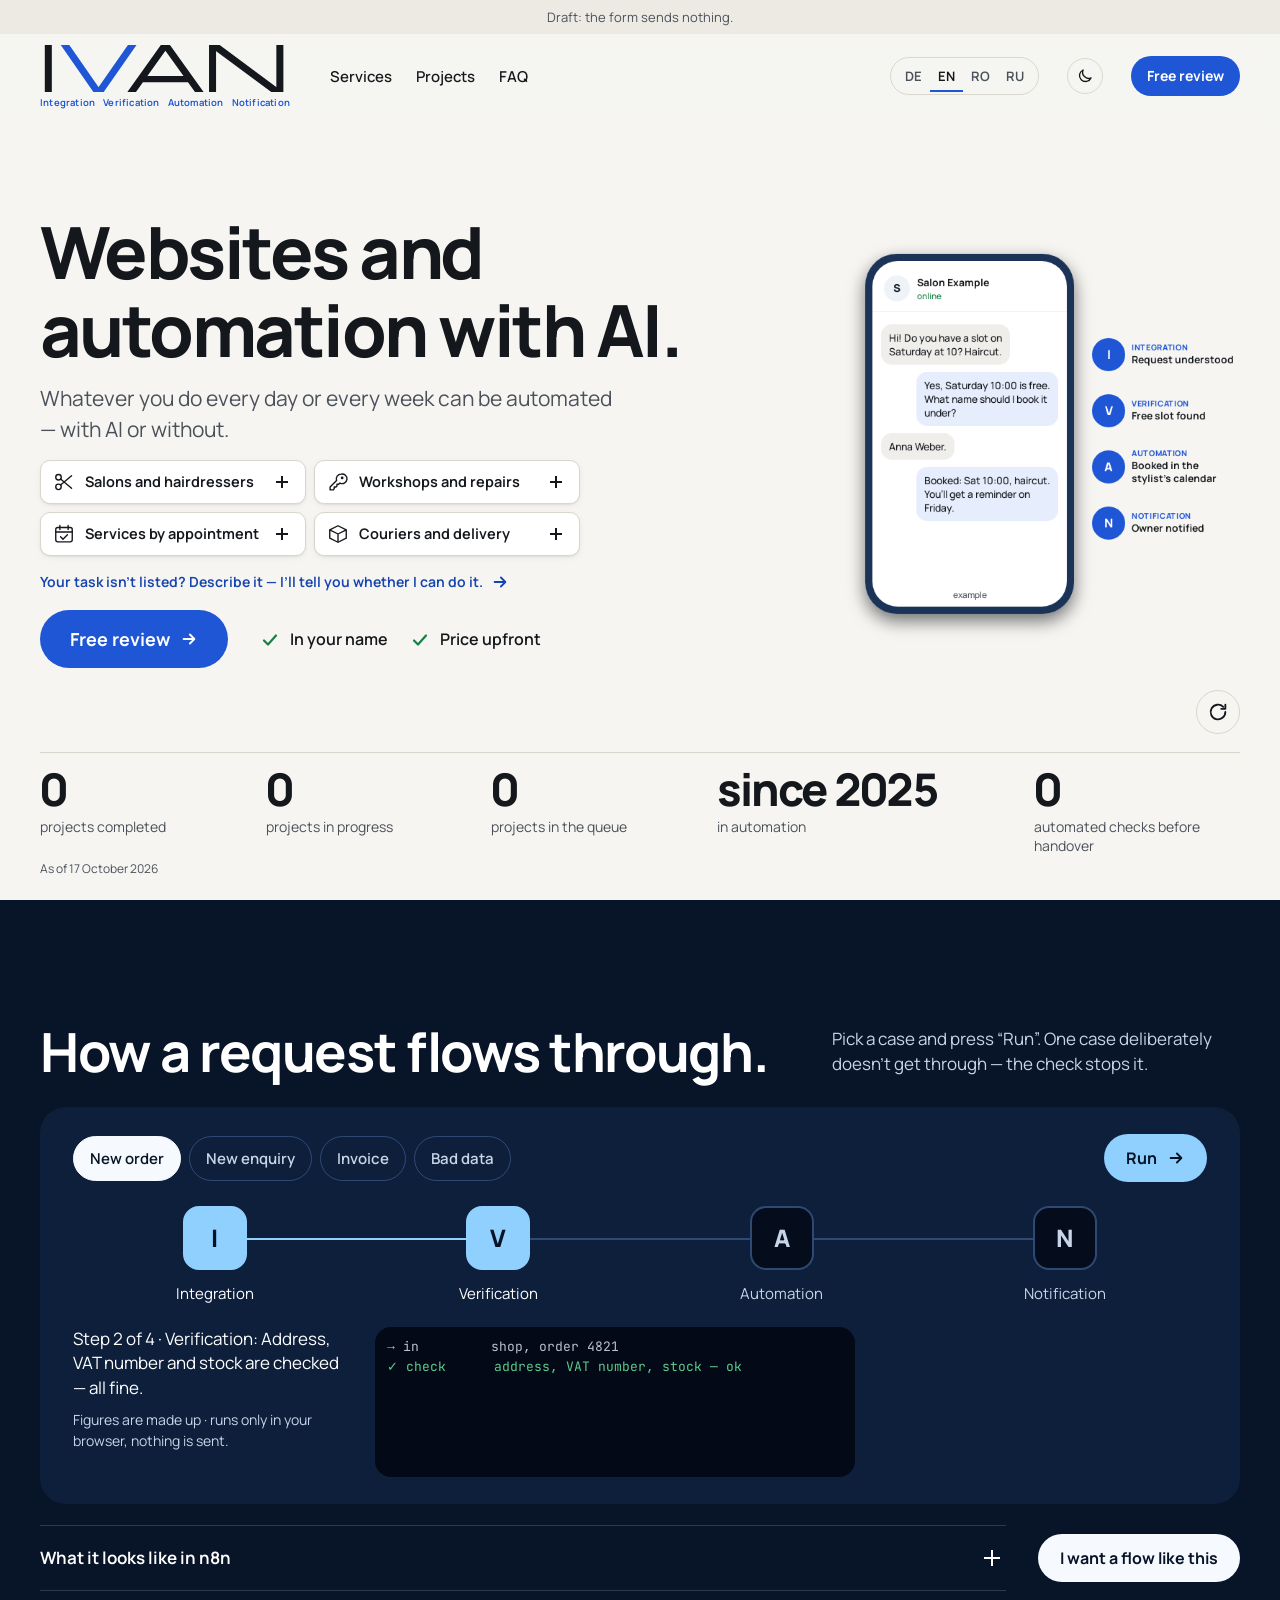
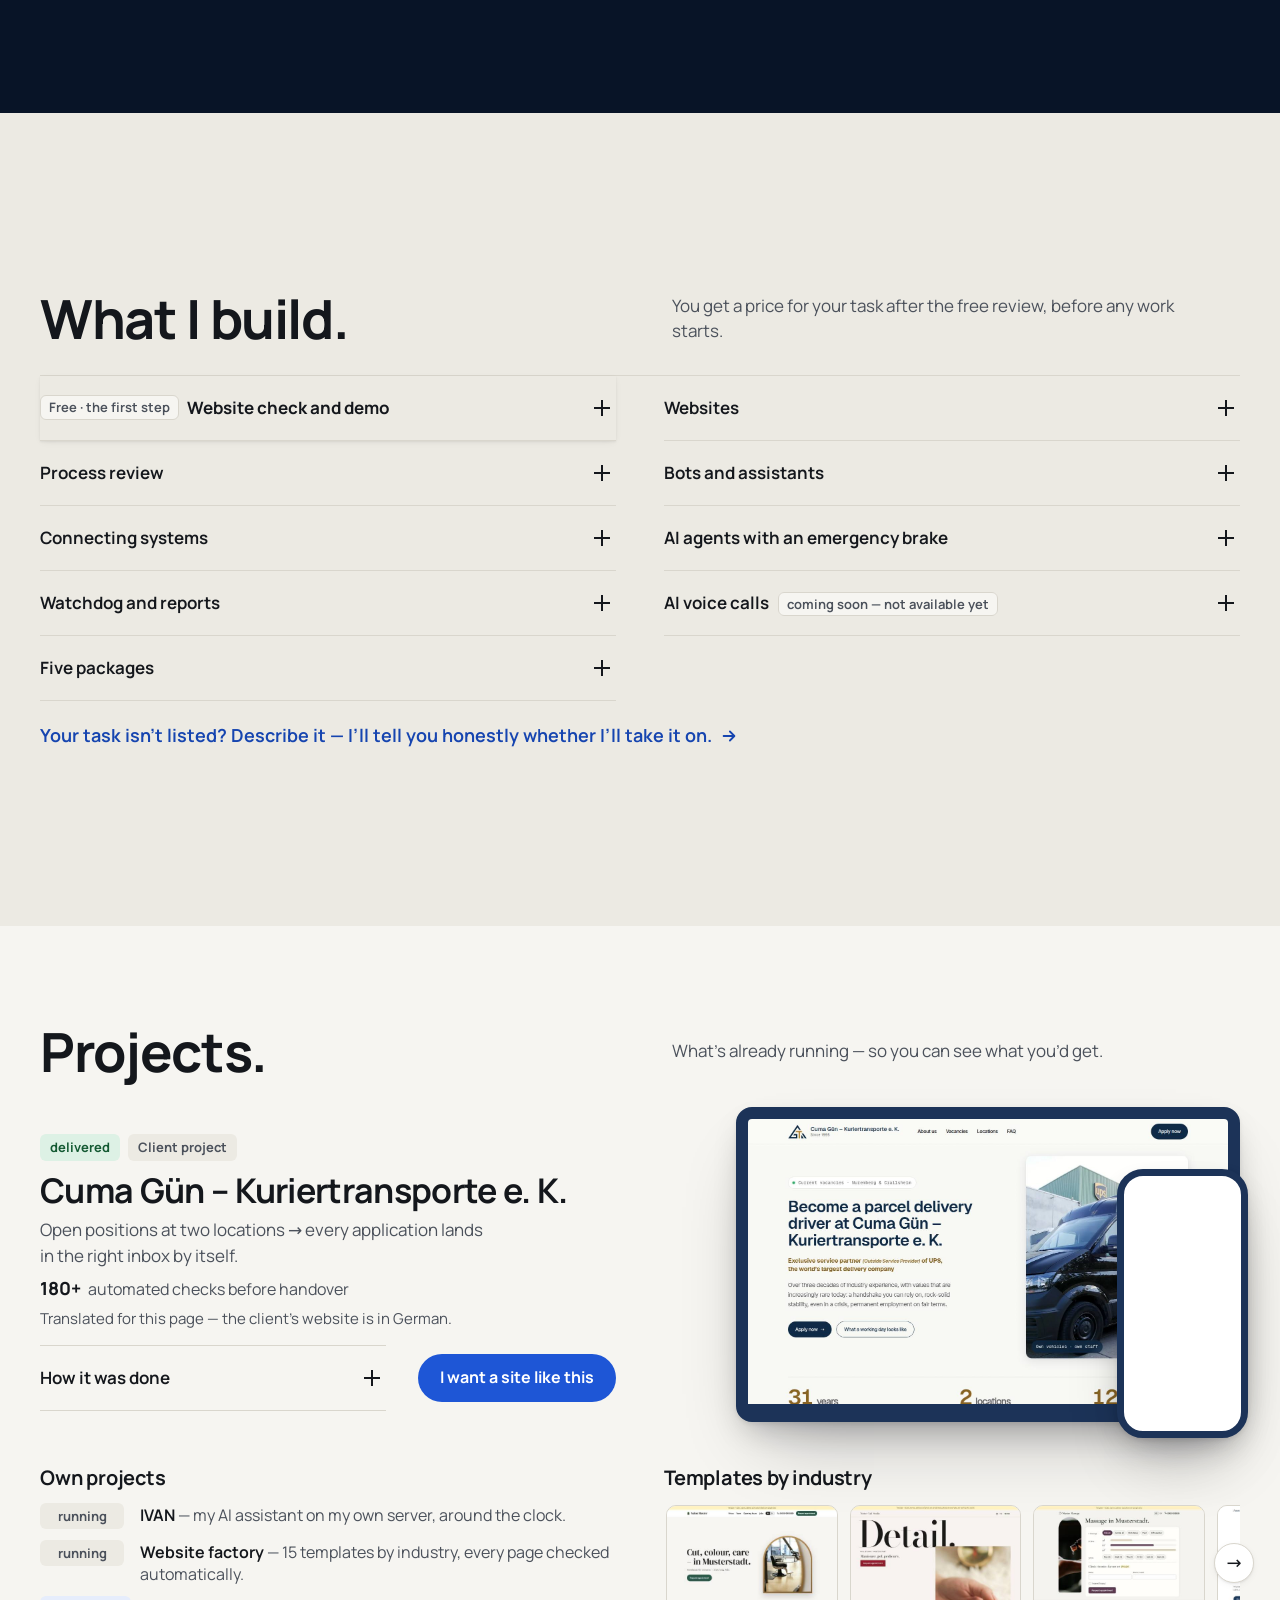
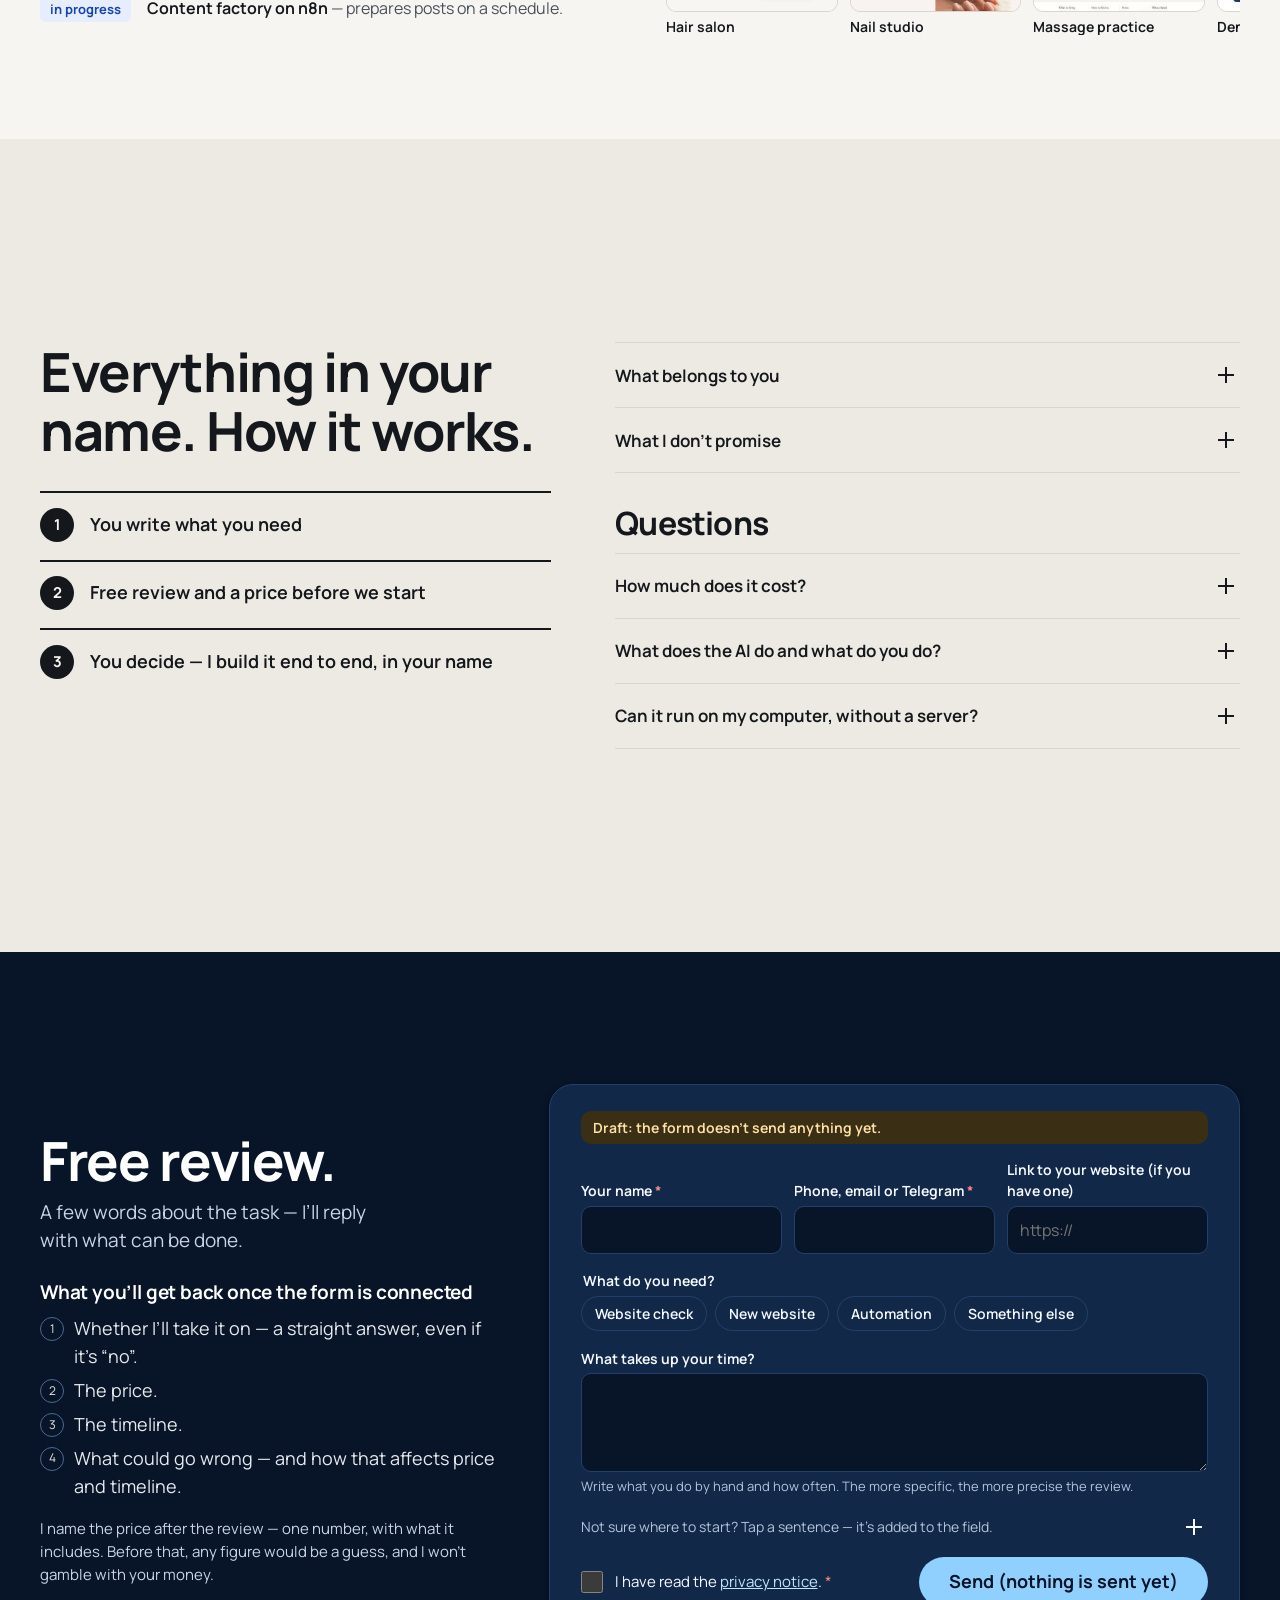
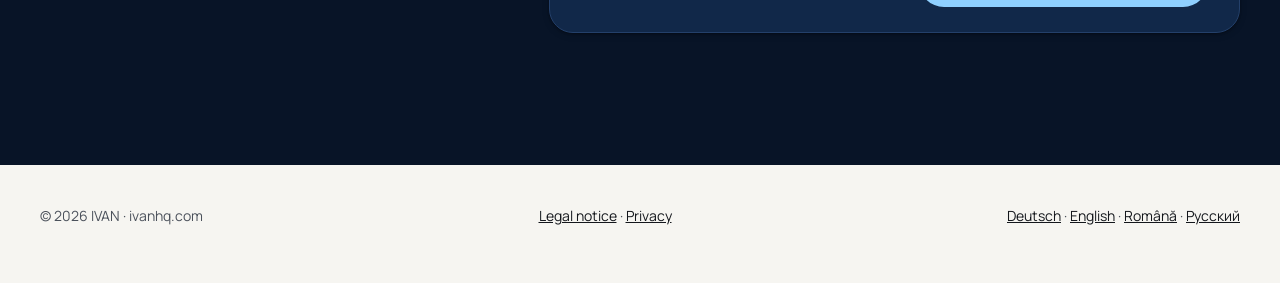
==== commit 74869185: "ivanhq: огрехи телефона, скругления и тени, плавные гармошки, 180+ на первом экране, шаблоны на виду" ====
--- a/en/index.html
+++ b/en/index.html
@@ -51,29 +51,29 @@
     <div class="geroj-t">
       <h1 id="h1">Websites and automation with AI.</h1>
       <p class="geroj-sub">Whatever you do every day or every week can be automated — with AI or without.</p>
-      <ul class="nishi nishi-geroj" aria-label="Who it&#x27;s for"><li><details class="nisha"><summary><svg viewBox="0 0 32 32" aria-hidden="true"><g fill="none" stroke="currentColor" stroke-width="2" stroke-linecap="round"><circle cx="8" cy="9" r="4"/><circle cx="8" cy="23" r="4"/><path d="M11 11.5L27 25M11 20.5L27 7"/></g></svg><span>Salons and hairdressers</span><span class="plyus" aria-hidden="true"></span></summary><ul class="nisha-bsp"><li class="bsp-ich"><em>I build</em> Online booking around the clock, no phone call</li><li class="bsp-ich"><em>I build</em> Reminder the day before — fewer empty chairs</li><li class="bsp-ich"><em>I build</em> A request for a review after the visit</li></ul></details></li><li><details class="nisha"><summary><svg viewBox="0 0 32 32" aria-hidden="true"><path d="M20.5 4.5a7 7 0 0 0-6.6 9.3L4.5 23.2V27.5h4.3l1.7-1.7v-2.5h2.5l1.5-1.5v-2.5h2.5l1.8-1.8a7 7 0 1 0 1.7-13z" fill="none" stroke="currentColor" stroke-width="2" stroke-linejoin="round"/><circle cx="22" cy="10" r="2" fill="currentColor"/></svg><span>Workshops and repairs</span><span class="plyus" aria-hidden="true"></span></summary><ul class="nisha-bsp"><li class="bsp-ich"><em>I build</em> Enquiries with photos of the damage land sorted in a spreadsheet</li><li class="bsp-ich"><em>I build</em> Cost estimate drafted from your own template</li><li class="bsp-ich"><em>I build</em> A message to the customer as soon as the job is done</li></ul></details></li><li><details class="nisha"><summary><svg viewBox="0 0 32 32" aria-hidden="true"><g fill="none" stroke="currentColor" stroke-width="2" stroke-linecap="round"><rect x="4" y="6.5" width="24" height="21" rx="3"/><path d="M4 13h24M10 3.5v6M22 3.5v6"/><path d="M11 20l3.5 3.5L21 17"/></g></svg><span>Appointment-based services</span><span class="plyus" aria-hidden="true"></span></summary><ul class="nisha-bsp"><li class="bsp-ich"><em>I build</em> Bookings only in free slots from your calendar</li><li class="bsp-ich"><em>I build</em> Reminder with a link to cancel or move</li><li class="bsp-ich"><em>I build</em> Questions before the appointment collected in advance</li></ul></details></li><li><details class="nisha"><summary><svg viewBox="0 0 32 32" aria-hidden="true"><g fill="none" stroke="currentColor" stroke-width="2" stroke-linejoin="round"><path d="M4 10l12-6 12 6v12l-12 6-12-6z"/><path d="M4 10l12 6 12-6M16 16v12"/></g></svg><span>Couriers and delivery</span><span class="plyus" aria-hidden="true"></span></summary><ul class="nisha-bsp"><li class="bsp-gemacht"><em>Done</em> Cuma Gün: applications with files go by email to the right city</li><li class="bsp-ich"><em>I build</em> Orders from a form or email → one list for dispatch</li><li class="bsp-ich"><em>I build</em> A short message to the customer once delivered</li></ul></details></li></ul>
-      <a class="ssylka ssylka-mal" href="#analyse">Your task isn&#x27;t listed? Describe it — I&#x27;ll tell you whether I can do it. <svg viewBox="0 0 20 20" aria-hidden="true"><path d="M4 10h11M11 5l5 5-5 5" fill="none" stroke="currentColor" stroke-width="2" stroke-linecap="round" stroke-linejoin="round"/></svg></a>
+      <ul class="nishi nishi-geroj" aria-label="Who it’s for"><li><details class="nisha"><summary><svg viewBox="0 0 32 32" aria-hidden="true"><g fill="none" stroke="currentColor" stroke-width="2" stroke-linecap="round"><circle cx="8" cy="9" r="4"/><circle cx="8" cy="23" r="4"/><path d="M11 11.5L27 25M11 20.5L27 7"/></g></svg><span>Salons and hairdressers</span><span class="plyus" aria-hidden="true"></span></summary><ul class="nisha-bsp"><li class="bsp-ich"><em>I build</em> Online booking around the clock, no phone call needed</li><li class="bsp-ich"><em>I build</em> Reminder the day before — fewer empty chairs</li><li class="bsp-ich"><em>I build</em> A request for a review after the visit</li></ul></details></li><li><details class="nisha"><summary><svg viewBox="0 0 32 32" aria-hidden="true"><path d="M20.5 4.5a7 7 0 0 0-6.6 9.3L4.5 23.2V27.5h4.3l1.7-1.7v-2.5h2.5l1.5-1.5v-2.5h2.5l1.8-1.8a7 7 0 1 0 1.7-13z" fill="none" stroke="currentColor" stroke-width="2" stroke-linejoin="round"/><circle cx="22" cy="10" r="2" fill="currentColor"/></svg><span>Workshops and repairs</span><span class="plyus" aria-hidden="true"></span></summary><ul class="nisha-bsp"><li class="bsp-ich"><em>I build</em> Enquiries with photos of the damage arrive sorted in a spreadsheet</li><li class="bsp-ich"><em>I build</em> Cost estimate drafted from your own template</li><li class="bsp-ich"><em>I build</em> A message to the customer as soon as the job is done</li></ul></details></li><li><details class="nisha"><summary><svg viewBox="0 0 32 32" aria-hidden="true"><g fill="none" stroke="currentColor" stroke-width="2" stroke-linecap="round"><rect x="4" y="6.5" width="24" height="21" rx="3"/><path d="M4 13h24M10 3.5v6M22 3.5v6"/><path d="M11 20l3.5 3.5L21 17"/></g></svg><span>Services by appointment</span><span class="plyus" aria-hidden="true"></span></summary><ul class="nisha-bsp"><li class="bsp-ich"><em>I build</em> Bookings only in free slots from your calendar</li><li class="bsp-ich"><em>I build</em> Reminder with a link to cancel or reschedule</li><li class="bsp-ich"><em>I build</em> Pre-appointment questions collected in advance</li></ul></details></li><li><details class="nisha"><summary><svg viewBox="0 0 32 32" aria-hidden="true"><g fill="none" stroke="currentColor" stroke-width="2" stroke-linejoin="round"><path d="M4 10l12-6 12 6v12l-12 6-12-6z"/><path d="M4 10l12 6 12-6M16 16v12"/></g></svg><span>Couriers and delivery</span><span class="plyus" aria-hidden="true"></span></summary><ul class="nisha-bsp"><li class="bsp-gemacht"><em>Done</em> Cuma Gün: applications with files go by email to the right location</li><li class="bsp-ich"><em>I build</em> Orders from a form or email → one list for dispatch</li><li class="bsp-ich"><em>I build</em> A short message to the customer once delivered</li></ul></details></li></ul>
+      <a class="ssylka ssylka-mal" href="#analyse">Your task isn’t listed? Describe it — I’ll tell you whether I can do it. <svg viewBox="0 0 20 20" aria-hidden="true"><path d="M4 10h11M11 5l5 5-5 5" fill="none" stroke="currentColor" stroke-width="2" stroke-linecap="round" stroke-linejoin="round"/></svg></a>
       <div class="geroj-cta"><a class="knopka knopka-bol" href="#analyse">Free review <svg viewBox="0 0 20 20" aria-hidden="true"><path d="M4 10h11M11 5l5 5-5 5" fill="none" stroke="currentColor" stroke-width="2" stroke-linecap="round" stroke-linejoin="round"/></svg></a>
       <ul class="galki galki-ryad"><li><svg viewBox="0 0 20 20" aria-hidden="true"><path d="M4 10.5l4 4 8-9" fill="none" stroke="currentColor" stroke-width="2.2" stroke-linecap="round" stroke-linejoin="round"/></svg><span>In your name</span></li><li><svg viewBox="0 0 20 20" aria-hidden="true"><path d="M4 10.5l4 4 8-9" fill="none" stroke="currentColor" stroke-width="2.2" stroke-linecap="round" stroke-linejoin="round"/></svg><span>Price upfront</span></li></ul></div>
     </div>
     <div class="geroj-v2">
-      <canvas class="scena" id="scena" width="560" height="560" role="img" aria-label="example, Salon Example: Hi! Do you have time on Saturday at 10? Haircut. / Yes, Saturday 10:00 is free. What name should I book it under? / Anna Weber. / Booked: Sat 10:00, haircut. You&#x27;ll get a reminder on Friday. — IVAN: I Request understood, V Free slot found, A Booked in the stylist&#x27;s calendar, N Owner notified"></canvas>
+      <canvas class="scena" id="scena" width="560" height="560" role="img" aria-label="example, Salon Example: Hi! Do you have a slot on Saturday at 10? Haircut. / Yes, Saturday 10:00 is free. What name should I book it under? / Anna Weber. / Booked: Sat 10:00, haircut. You’ll get a reminder on Friday. — IVAN: I Request understood, V Free slot found, A Booked in the stylist’s calendar, N Owner notified"></canvas>
       <button type="button" class="snova" id="snova" aria-label="Play again"><svg viewBox="0 0 24 24" aria-hidden="true"><path d="M20 12a8 8 0 1 1-2.3-5.6M20 4v4.5h-4.5" fill="none" stroke="currentColor" stroke-width="2" stroke-linecap="round" stroke-linejoin="round"/></svg></button>
     </div>
   </div>
-  <div class="ramka"><div class="schetchiki" role="group" aria-label="In numbers"><ul class="schet" id="schet"><li><b data-do="4" data-hvost="">4</b><span>projects completed</span></li><li><b data-do="3" data-hvost="">3</b><span>projects in progress</span></li><li><b data-do="4" data-hvost="">4</b><span>projects in the queue</span></li><li><b>since 2025</b><span>in automation</span></li><li><b data-do="1" data-hvost="+">1+</b><span>year of hands-on automated workflows</span></li></ul><p class="snoska">As of: 17.10.2026</p></div></div>
+  <div class="ramka"><div class="schetchiki" role="group" aria-label="In numbers"><ul class="schet" id="schet"><li><b data-do="4" data-hvost="">4</b><span>projects completed</span></li><li><b data-do="3" data-hvost="">3</b><span>projects in progress</span></li><li><b data-do="4" data-hvost="">4</b><span>projects in the queue</span></li><li><b>since 2025</b><span>in automation</span></li><li><b data-do="180" data-hvost="+">180+</b><span>automated checks before handover</span></li></ul><p class="snoska">As of 17 October 2026</p></div></div>
 </section>
 
 <section class="glava glava-temn" id="ablauf-zayavka" data-k="ablauf-zayavka" aria-labelledby="k2h">
   <div class="ramka">
-    <div class="glava-shapka"><h2 id="k2h">How one request moves.</h2><p>Pick a case and press “Run”. One case deliberately doesn&#x27;t get through — the check stops it.</p></div>
+    <div class="glava-shapka"><h2 id="k2h">How a request flows through.</h2><p>Pick a case and press “Run”. One case deliberately doesn’t get through — the check stops it.</p></div>
     <div class="demo">
       <div class="demo-upr"><div class="sluchai" role="group"><button type="button" class="sluchaj" data-s="0" aria-pressed="true">New order</button><button type="button" class="sluchaj" data-s="1" aria-pressed="false">New enquiry</button><button type="button" class="sluchaj" data-s="2" aria-pressed="false">Invoice</button><button type="button" class="sluchaj" data-s="3" aria-pressed="false">Bad data</button></div><button type="button" class="knopka" id="pusk">Run <svg viewBox="0 0 20 20" aria-hidden="true"><path d="M4 10h11M11 5l5 5-5 5" fill="none" stroke="currentColor" stroke-width="2" stroke-linecap="round" stroke-linejoin="round"/></svg></button></div>
       <ol class="uzly" id="uzly"><li class="uzel" data-i="0"><b>I</b><span>Integration</span></li><li class="uzel" data-i="1"><b>V</b><span>Verification</span></li><li class="uzel" data-i="2"><b>A</b><span>Automation</span><small class="uzel-gas">Nothing is booked.</small></li><li class="uzel" data-i="3"><b>N</b><span>Notification</span></li></ol>
       <div class="demo-niz">
         <div class="demo-tekst"><p class="demo-shag" id="demo-shag" aria-live="polite">&nbsp;</p>
         <p class="snoska">Figures are made up · runs only in your browser, nothing is sent.</p></div>
-        <pre class="zhurnal" id="zhurnal" aria-label="log"></pre>
+        <pre class="zhurnal" id="zhurnal" aria-label="Log"></pre>
         <div class="tg" id="tg" hidden><p class="tg-z">Telegram · example</p><p id="tg-t"></p><p class="tg-v">now · IVAN</p></div>
       </div>
     </div>
@@ -81,7 +81,7 @@
     <details class="n8n sv"><summary class="sv-z"><span>What it looks like in n8n</span><span class="plyus" aria-hidden="true"></span></summary>
       <h3>What a real workflow looks like</h3>
       <ol class="n8n-ryad"><li><span class="n8n-kv"><svg viewBox="0 0 24 24" aria-hidden="true"><g fill="none" stroke="#e91e63" stroke-width="1.6"><circle cx="12" cy="7" r="1.5" fill="#e91e63" stroke="none"/><circle cx="6.5" cy="16.5" r="1.5" fill="#e91e63" stroke="none"/><circle cx="17.5" cy="16.5" r="1.5" fill="#e91e63" stroke="none"/><path d="M15.3 8.9A3.8 3.8 0 1 0 10.1 10.3L6.5 16.5"/><path d="M6.5 12.7a3.8 3.8 0 1 0 3.8 3.8h7.2"/><path d="M14.2 18.4a3.8 3.8 0 1 0 1.4-5.2L12 7"/></g></svg></span><span>Request arrives</span></li><li><span class="n8n-kv"><svg viewBox="0 0 24 24" aria-hidden="true"><path d="M9 3.8H6.3a1.5 1.5 0 0 0-1.5 1.5v4.1a1.5 1.5 0 0 1-.4 1.1L2.8 12l1.6 1.5a1.5 1.5 0 0 1 .4 1.1v4.1a1.5 1.5 0 0 0 1.5 1.5H9M15 3.8h2.7a1.5 1.5 0 0 1 1.5 1.5v4.1a1.5 1.5 0 0 0 .4 1.1l1.6 1.5-1.6 1.5a1.5 1.5 0 0 0-.4 1.1v4.1a1.5 1.5 0 0 1-1.5 1.5H15" fill="none" stroke="#ff9922" stroke-width="1.6"/></svg></span><span>Assemble request</span></li><li><span class="n8n-kv"><svg viewBox="0 0 24 24" aria-hidden="true"><path d="M3.8 15.3a1.5 1.5 0 0 1 1.5-1.5h13.4a1.5 1.5 0 0 1 1.5 1.5v3.4a1.5 1.5 0 0 1-1.5 1.5H5.3a1.5 1.5 0 0 1-1.5-1.5zM16.8 16v2M13.8 16v2M10.8 7.3l-3 3-3-3M19.2 5l-3-3-3 3M7.8 2v8.2M16.2 10.2V2" fill="none" stroke="#44aa44" stroke-width="1.6"/></svg></span><span>Save</span></li><li><span class="n8n-kv"><svg viewBox="0 0 24 24" aria-hidden="true"><path d="M9 3.8H6.3a1.5 1.5 0 0 0-1.5 1.5v4.1a1.5 1.5 0 0 1-.4 1.1L2.8 12l1.6 1.5a1.5 1.5 0 0 1 .4 1.1v4.1a1.5 1.5 0 0 0 1.5 1.5H9M15 3.8h2.7a1.5 1.5 0 0 1 1.5 1.5v4.1a1.5 1.5 0 0 0 .4 1.1l1.6 1.5-1.6 1.5a1.5 1.5 0 0 0-.4 1.1v4.1a1.5 1.5 0 0 1-1.5 1.5H15" fill="none" stroke="#ff9922" stroke-width="1.6"/></svg></span><span>Reply</span></li></ol>
-      <p class="snoska">Rebuilt from a real n8n workflow. For your task I build your own.</p>
+      <p class="snoska">Rebuilt from a real n8n workflow. For your task, I’ll build one of your own.</p>
     </details>
     <a class="knopka knopka-svet" href="#analyse">I want a flow like this</a>
     </div>
@@ -91,60 +91,60 @@
 
 <section class="glava glava-2" id="leistungen" data-k="leistungen" aria-labelledby="k4h">
   <div class="ramka">
-    <div class="glava-shapka"><h2 id="k4h">What I build.</h2><p>The price comes after the free review — for your task, before we start.</p></div>
+    <div class="glava-shapka"><h2 id="k4h">What I build.</h2><p>You get a price for your task after the free review, before any work starts.</p></div>
     <div class="usl-setka">
     <details class="audit sv"><summary class="sv-z"><span><em class="metka-mal">Free · the first step</em> <b>Website check and demo</b></span><span class="plyus" aria-hidden="true"></span></summary>
-      <div class="audit-v"><div><p>For small businesses with a website that has aged.</p><a class="knopka" href="#analyse">Request a free website check</a></div>
-      <ul class="galki"><li><svg viewBox="0 0 20 20" aria-hidden="true"><path d="M4 10.5l4 4 8-9" fill="none" stroke="currentColor" stroke-width="2.2" stroke-linecap="round" stroke-linejoin="round"/></svg><span>How customers see your website on a phone — every finding with a screenshot.</span></li><li><svg viewBox="0 0 20 20" aria-hidden="true"><path d="M4 10.5l4 4 8-9" fill="none" stroke="currentColor" stroke-width="2.2" stroke-linecap="round" stroke-linejoin="round"/></svg><span>Impressum, privacy notice, cookie banner: a look for Germany. Not legal advice.</span></li><li><svg viewBox="0 0 20 20" aria-hidden="true"><path d="M4 10.5l4 4 8-9" fill="none" stroke="currentColor" stroke-width="2.2" stroke-linecap="round" stroke-linejoin="round"/></svg><span>A demo: the first screen of your new website, “before / after”.</span></li><li><svg viewBox="0 0 20 20" aria-hidden="true"><path d="M4 10.5l4 4 8-9" fill="none" stroke="currentColor" stroke-width="2.2" stroke-linecap="round" stroke-linejoin="round"/></svg><span>What can be automated — booking, reminders, reviews.</span></li></ul></div>
+      <div class="audit-v"><div><p>For small businesses with an outdated website.</p><a class="knopka" href="#analyse">Request a free website check</a></div>
+      <ul class="galki"><li><svg viewBox="0 0 20 20" aria-hidden="true"><path d="M4 10.5l4 4 8-9" fill="none" stroke="currentColor" stroke-width="2.2" stroke-linecap="round" stroke-linejoin="round"/></svg><span>How customers see your website on a phone — every finding with a screenshot.</span></li><li><svg viewBox="0 0 20 20" aria-hidden="true"><path d="M4 10.5l4 4 8-9" fill="none" stroke="currentColor" stroke-width="2.2" stroke-linecap="round" stroke-linejoin="round"/></svg><span>Impressum, privacy notice, cookie banner: checked against German requirements. Not legal advice.</span></li><li><svg viewBox="0 0 20 20" aria-hidden="true"><path d="M4 10.5l4 4 8-9" fill="none" stroke="currentColor" stroke-width="2.2" stroke-linecap="round" stroke-linejoin="round"/></svg><span>A demo: the first screen of your new website, “before / after”.</span></li><li><svg viewBox="0 0 20 20" aria-hidden="true"><path d="M4 10.5l4 4 8-9" fill="none" stroke="currentColor" stroke-width="2.2" stroke-linecap="round" stroke-linejoin="round"/></svg><span>What can be automated — booking, reminders, reviews.</span></li></ul></div>
     </details>
     <details class="usluga">
       <summary><span class="usl-z"><b>Websites</b></span><span class="plyus" aria-hidden="true"></span></summary>
-      <div class="usl-tel"><p class="usl-k">A page that works instead of just holding an address.</p><p>A clear first screen and a form that reaches you straight away — built for phones first.</p></div>
-    </details><details class="usluga">
-      <summary><span class="usl-z"><b>Routine review</b></span><span class="plyus" aria-hidden="true"></span></summary>
-      <div class="usl-tel"><p class="usl-k">A map of your processes, with numbers.</p><p>Where you type things twice and wait — with minutes per step. The map stays with you.</p></div>
+      <div class="usl-tel"><p class="usl-k">A website that works for you, not one that just sits at an address.</p><p>A clear first screen and a form that reaches you straight away — built for phones first.</p></div>
+    </details><details class="usluga">
+      <summary><span class="usl-z"><b>Process review</b></span><span class="plyus" aria-hidden="true"></span></summary>
+      <div class="usl-tel"><p class="usl-k">A map of your processes, with numbers.</p><p>Where you type things twice and wait — with minutes per step. The map is yours to keep.</p></div>
     </details><details class="usluga">
       <summary><span class="usl-z"><b>Bots and assistants</b></span><span class="plyus" aria-hidden="true"></span></summary>
       <div class="usl-tel"><p class="usl-k">Take orders and answer the usual questions.</p><p>In Telegram, Slack, Teams or WhatsApp: take orders, answer the usual questions, pass the rest to a person.</p></div>
     </details><details class="usluga">
       <summary><span class="usl-z"><b>Connecting systems</b></span><span class="plyus" aria-hidden="true"></span></summary>
-      <div class="usl-tel"><p class="usl-k">Enter it once — it shows up everywhere it&#x27;s needed.</p><p>Shop, CRM, email, spreadsheets: enter once, visible everywhere. Runs on n8n — can be handed over to someone else.</p></div>
+      <div class="usl-tel"><p class="usl-k">Enter it once — it shows up everywhere it’s needed.</p><p>Shop, customer list, email, spreadsheets: enter once, visible everywhere. Runs on n8n — can be handed over to someone else.</p></div>
     </details><details class="usluga">
       <summary><span class="usl-z"><b>AI agents with an emergency brake</b></span><span class="plyus" aria-hidden="true"></span></summary>
-      <div class="usl-tel"><p class="usl-k">The agent asks, you answer with one button.</p><p>No email to a customer, no payment, no CRM change without your approval. It asks, you answer with one button.</p></div>
+      <div class="usl-tel"><p class="usl-k">The agent asks, you answer with one button.</p><p>No email to a customer, no payment, no change to the customer list without your approval. It asks, you answer with one button.</p></div>
     </details><details class="usluga">
       <summary><span class="usl-z"><b>Watchdog and reports</b></span><span class="plyus" aria-hidden="true"></span></summary>
       <div class="usl-tel"><p class="usl-k">If something breaks at 4 a.m., you hear it from me, not from a customer.</p><p>If something breaks at four in the morning, you hear it from me, not from a customer. Plus a short weekly report.</p></div>
     </details><details class="usluga">
-      <summary><span class="usl-z"><b>AI voice calls</b> <em class="metka-mal">in preparation — not on offer yet</em></span><span class="plyus" aria-hidden="true"></span></summary>
+      <summary><span class="usl-z"><b>AI voice calls</b> <em class="metka-mal">coming soon — not available yet</em></span><span class="plyus" aria-hidden="true"></span></summary>
       <div class="usl-tel"><p class="usl-k">The voice says in its first sentence that it is a machine.</p><p>The voice says in its very first sentence that it is a machine. Recording only with permission.</p></div>
     </details>
     <details class="sv sv-pakety"><summary class="sv-z"><span>Five packages</span><span class="plyus" aria-hidden="true"></span></summary>
-    <ul class="pakety"><li><b>Website check</b><em>free</em><span>How customers see your website and how it could look new.</span></li><li><b>New website</b><span>Phone first, with booking or enquiries.</span></li><li><b>n8n in your name</b><span>Your automation on your server, access with you.</span></li><li><b>Automation</b><span>Enquiry → Telegram, email → draft reply, appointment reminder.</span></li><li><b>Support</b><em>monthly</em><span>Updates, backups, small changes.</span></li></ul>
-    <p class="gde">Runs on your machine, on your server or in the country you choose. <a href="#sicher">Where the data goes — I tell you beforehand.</a></p>
+    <ul class="pakety"><li><b>Website check</b><em>free</em><span>How customers see your website and how it could look new.</span></li><li><b>New website</b><span>Mobile-first, with booking or an enquiry form.</span></li><li><b>n8n in your name</b><span>Your automation on your server — you hold the access.</span></li><li><b>Automation</b><span>Enquiry → Telegram, email → draft reply, appointment reminder.</span></li><li><b>Support</b><em>monthly</em><span>Updates, backups, small changes.</span></li></ul>
+    <p class="gde">Runs on your machine, on your server or in the country you choose. <a href="#sicher">I’ll tell you beforehand where the data goes.</a></p>
     <h3 class="h3-otd">What can be connected</h3>
-    <ul class="pary"><li><span>Shop</span><i aria-hidden="true">⇄</i><span>CRM</span></li><li><span>Enquiry</span><i aria-hidden="true">⇄</i><span>Telegram</span></li><li><span>Payment</span><i aria-hidden="true">⇄</i><span>Bookkeeping</span></li><li><span>Email</span><i aria-hidden="true">⇄</i><span>Spreadsheet</span></li></ul>
-    <p class="snoska">I work with: n8n · Claude · Telegram · Gmail. These names are trademarks of their owners. I&#x27;m not a partner of these companies — I work with their tools.</p>
-    </details>
-    </div>
-    <a class="ssylka" href="#analyse">Your task isn&#x27;t listed? Describe it — I&#x27;ll tell you honestly whether I&#x27;ll take it on. <svg viewBox="0 0 20 20" aria-hidden="true"><path d="M4 10h11M11 5l5 5-5 5" fill="none" stroke="currentColor" stroke-width="2" stroke-linecap="round" stroke-linejoin="round"/></svg></a>
+    <ul class="pary"><li><span>Shop</span><i aria-hidden="true">⇄</i><span>Customer list</span></li><li><span>Enquiry</span><i aria-hidden="true">⇄</i><span>Telegram</span></li><li><span>Payment</span><i aria-hidden="true">⇄</i><span>Bookkeeping</span></li><li><span>Email</span><i aria-hidden="true">⇄</i><span>Spreadsheet</span></li></ul>
+    <p class="snoska">I work with: n8n · Claude · Telegram · Gmail. These names are trademarks of their owners. I’m not affiliated with these companies — I only use their tools.</p>
+    </details>
+    </div>
+    <a class="ssylka" href="#analyse">Your task isn’t listed? Describe it — I’ll tell you honestly whether I’ll take it on. <svg viewBox="0 0 20 20" aria-hidden="true"><path d="M4 10h11M11 5l5 5-5 5" fill="none" stroke="currentColor" stroke-width="2" stroke-linecap="round" stroke-linejoin="round"/></svg></a>
   </div>
 </section>
 
 <section class="glava" id="projekte" data-k="projekte" aria-labelledby="k5h">
   <div class="ramka">
-    <div class="glava-shapka"><h2 id="k5h">Projects.</h2><p>What already runs — so you can see what you get.</p></div>
+    <div class="glava-shapka"><h2 id="k5h">Projects.</h2><p>What’s already running — so you can see what you’d get.</p></div>
     <article class="proekt">
       <div class="proekt-t">
         <p class="proekt-metki"><span class="rabota-st st-sdano">delivered</span> <span class="rabota-st">Client project</span></p>
-        <h3>Cuma Gün – Kuriertransporte e. K.</h3><p class="proekt-kurz">Open positions at two sites → every application lands in the right inbox by itself.</p>
-        <p class="proekt-proverki"><b>180+</b> automated checks before hand-over</p>
+        <h3>Cuma Gün – Kuriertransporte e. K.</h3><p class="proekt-kurz">Open positions at two locations → every application lands in the right inbox by itself.</p>
+        <p class="proekt-proverki"><b>180+</b> automated checks before handover</p>
         <p class="snoska ustr-pometka" id="cuma-perevod">Translated for this page — the client’s website is in German.</p>
         <div class="proekt-niz"><details class="sv sv-proekt"><summary class="sv-z"><span>How it was done</span><span class="plyus" aria-hidden="true"></span></summary>
-        <p>Careers website for a courier company from Nuremberg and Crailsheim</p>
-        <ol class="istoriya"><li><b>Task</b><span>Open positions at two locations, Nuremberg and Crailsheim.</span></li><li><b>Built</b><span>A careers page and an application form with file upload.</span></li><li><b>Result</b><span>Every application goes by itself to the inbox of the right location.</span></li></ol>
-        <ul class="tsifry"><li><b>2</b><span>cities, Nuremberg and Crailsheim</span></li><li><b>1 form</b><span>applications with files go straight to the right city&#x27;s inbox</span></li><li><b>180+</b><span>automated checks before hand-over</span></li></ul>
-        <p class="snoska">Handed over to the client on 07.10.2026 · launch on guen-transporte.de</p>
+        <p>Careers website for a courier company based in Nuremberg and Crailsheim</p>
+        <ol class="istoriya"><li><b>Task</b><span>Open positions at two locations, Nuremberg and Crailsheim.</span></li><li><b>Built</b><span>A careers page and an application form with file upload.</span></li><li><b>Result</b><span>Every application goes automatically to the right location’s inbox.</span></li></ol>
+        <ul class="tsifry"><li><b>2</b><span>cities, Nuremberg and Crailsheim</span></li><li><b>1 form</b><span>applications with files go straight to the right location’s inbox</span></li><li><b>180+</b><span>automated checks before handover</span></li></ul>
+        <p class="snoska">Handed over to the client on 7 October 2026 · live at guen-transporte.de</p>
         <div class="dalshe"><p class="dalshe-h">What can come next</p><ul><li><em>I build</em> online booking for interviews</li><li><em>I build</em> a bot that answers applicants’ standard questions</li><li><em>I build</em> an automatic overview of all applications</li></ul></div>
         </details>
         <!-- рекомендательное письмо клиента: показать, только когда оно есть (слово владельца 18-10 — обещать нельзя) -->
@@ -152,37 +152,40 @@
         <a class="knopka" href="#analyse">I want a site like this</a></div>
       </div>
       <div class="ustr">
-        <div class="noutbuk"><img src="../raboty/cuma-pk-en.jpg" data-yazyk="en" alt="Cuma Gün careers website on a computer" width="1440" height="900" loading="lazy" decoding="async"></div>
+        <a class="otkr-cuma" href="../raboty/cuma-pk-en.jpg" data-yazyk="en" data-n="Cuma Gün – Kuriertransporte e. K." aria-label="Cuma Gün – Kuriertransporte e. K. — view larger"><span class="noutbuk"><img src="../raboty/cuma-pk-en.jpg" data-yazyk="en" alt="Cuma Gün careers website on a computer" width="1440" height="900" loading="lazy" decoding="async"></span></a>
         <div class="tel-mal"><img src="../raboty/cuma-mob-en.jpg" data-yazyk="en" alt="The same website on a phone" width="390" height="844" loading="lazy" decoding="async"></div>
       </div>
     </article>
     <div class="pr-niz">
     <div class="pr-eigene">
     <h3 class="h3-otd">Own projects</h3>
-    <ul class="eigene"><li><em class="rabota-st">running</em><p><b>IVAN</b> — my AI assistant on my own server, around the clock.</p></li><li><em class="rabota-st">running</em><p><b>Website factory</b> — 15 templates by trade, every page checked automatically.</p></li><li><em class="rabota-st st-v-rabote">in progress</em><p><b>Content factory on n8n</b> — prepares posts on a schedule.</p></li></ul>
+    <ul class="eigene"><li><em class="rabota-st">running</em><p><b>IVAN</b> — my AI assistant on my own server, around the clock.</p></li><li><em class="rabota-st">running</em><p><b>Website factory</b> — 15 templates by industry, every page checked automatically.</p></li><li><em class="rabota-st st-v-rabote">in progress</em><p><b>Content factory on n8n</b> — prepares posts on a schedule.</p></li></ul>
     </div>
     <div class="vorlagen-sekc" id="vorlagen-sekc">
     <h3 class="h3-otd" id="vorlagen">Templates by industry</h3>
-    <details class="sv sv-shablony" id="shablony"><summary class="sv-z"><span>All 15 templates</span><span class="plyus" aria-hidden="true"></span></summary>
-    <p class="snoska shablony-lead">Each industry gets its own template with its own layout. Names, addresses and numbers in them are examples.</p><ul class="shablony"><li><a class="shablon" href="../raboty/shablony/friseur-en.jpg" data-yazyk="en" data-n="Hair salon" aria-label="Hair salon — View larger">
-      <span class="shablon-kadr"><img src="../raboty/shablony/friseur-en-mal.jpg" data-dl="../raboty/shablony/friseur-en-dl.jpg" data-yazyk="en" alt="" width="480" height="300" loading="lazy" decoding="async"></span><span class="shablon-n">Hair salon</span><em class="rabota-st">template</em></a></li><li><a class="shablon" href="../raboty/shablony/nagel-en.jpg" data-yazyk="en" data-n="Nail studio" aria-label="Nail studio — View larger">
-      <span class="shablon-kadr"><img src="../raboty/shablony/nagel-en-mal.jpg" data-dl="../raboty/shablony/nagel-en-dl.jpg" data-yazyk="en" alt="" width="480" height="300" loading="lazy" decoding="async"></span><span class="shablon-n">Nail studio</span><em class="rabota-st">template</em></a></li><li><a class="shablon" href="../raboty/shablony/massage-en.jpg" data-yazyk="en" data-n="Massage practice" aria-label="Massage practice — View larger">
-      <span class="shablon-kadr"><img src="../raboty/shablony/massage-en-mal.jpg" data-dl="../raboty/shablony/massage-en-dl.jpg" data-yazyk="en" alt="" width="480" height="300" loading="lazy" decoding="async"></span><span class="shablon-n">Massage practice</span><em class="rabota-st">template</em></a></li><li><a class="shablon" href="../raboty/shablony/stomatologiya-en.jpg" data-yazyk="en" data-n="Dental clinic, Chișinău" aria-label="Dental clinic, Chișinău — View larger">
-      <span class="shablon-kadr"><img src="../raboty/shablony/stomatologiya-en-mal.jpg" data-dl="../raboty/shablony/stomatologiya-en-dl.jpg" data-yazyk="en" alt="" width="480" height="300" loading="lazy" decoding="async"></span><span class="shablon-n">Dental clinic, Chișinău</span><em class="rabota-st">Example</em></a></li><li><a class="shablon" href="../raboty/shablony/physio-en.jpg" data-yazyk="en" data-n="Physiotherapy" aria-label="Physiotherapy — View larger">
-      <span class="shablon-kadr"><img src="../raboty/shablony/physio-en-mal.jpg" data-dl="../raboty/shablony/physio-en-dl.jpg" data-yazyk="en" alt="" width="480" height="300" loading="lazy" decoding="async"></span><span class="shablon-n">Physiotherapy</span><em class="rabota-st">template</em></a></li><li><a class="shablon" href="../raboty/shablony/anwalt-en.jpg" data-yazyk="en" data-n="Law firm" aria-label="Law firm — View larger">
-      <span class="shablon-kadr"><img src="../raboty/shablony/anwalt-en-mal.jpg" data-dl="../raboty/shablony/anwalt-en-dl.jpg" data-yazyk="en" alt="" width="480" height="300" loading="lazy" decoding="async"></span><span class="shablon-n">Law firm</span><em class="rabota-st">template</em></a></li><li><a class="shablon" href="../raboty/shablony/stb-en.jpg" data-yazyk="en" data-n="Tax advisor" aria-label="Tax advisor — View larger">
-      <span class="shablon-kadr"><img src="../raboty/shablony/stb-en-mal.jpg" data-dl="../raboty/shablony/stb-en-dl.jpg" data-yazyk="en" alt="" width="480" height="300" loading="lazy" decoding="async"></span><span class="shablon-n">Tax advisor</span><em class="rabota-st">template</em></a></li><li><a class="shablon" href="../raboty/shablony/elektro-en.jpg" data-yazyk="en" data-n="Electrician" aria-label="Electrician — View larger">
-      <span class="shablon-kadr"><img src="../raboty/shablony/elektro-en-mal.jpg" data-dl="../raboty/shablony/elektro-en-dl.jpg" data-yazyk="en" alt="" width="480" height="300" loading="lazy" decoding="async"></span><span class="shablon-n">Electrician</span><em class="rabota-st">template</em></a></li><li><a class="shablon" href="../raboty/shablony/shk-en.jpg" data-yazyk="en" data-n="Plumbing and heating" aria-label="Plumbing and heating — View larger">
-      <span class="shablon-kadr"><img src="../raboty/shablony/shk-en-mal.jpg" data-dl="../raboty/shablony/shk-en-dl.jpg" data-yazyk="en" alt="" width="480" height="300" loading="lazy" decoding="async"></span><span class="shablon-n">Plumbing and heating</span><em class="rabota-st">template</em></a></li><li><a class="shablon" href="../raboty/shablony/dach-en.jpg" data-yazyk="en" data-n="Roofer" aria-label="Roofer — View larger">
-      <span class="shablon-kadr"><img src="../raboty/shablony/dach-en-mal.jpg" data-dl="../raboty/shablony/dach-en-dl.jpg" data-yazyk="en" alt="" width="480" height="300" loading="lazy" decoding="async"></span><span class="shablon-n">Roofer</span><em class="rabota-st">template</em></a></li><li><a class="shablon" href="../raboty/shablony/maler-en.jpg" data-yazyk="en" data-n="Painter" aria-label="Painter — View larger">
-      <span class="shablon-kadr"><img src="../raboty/shablony/maler-en-mal.jpg" data-dl="../raboty/shablony/maler-en-dl.jpg" data-yazyk="en" alt="" width="480" height="300" loading="lazy" decoding="async"></span><span class="shablon-n">Painter</span><em class="rabota-st">template</em></a></li><li><a class="shablon" href="../raboty/shablony/tischler-en.jpg" data-yazyk="en" data-n="Carpentry" aria-label="Carpentry — View larger">
-      <span class="shablon-kadr"><img src="../raboty/shablony/tischler-en-mal.jpg" data-dl="../raboty/shablony/tischler-en-dl.jpg" data-yazyk="en" alt="" width="480" height="300" loading="lazy" decoding="async"></span><span class="shablon-n">Carpentry</span><em class="rabota-st">template</em></a></li><li><a class="shablon" href="../raboty/shablony/kfz-en.jpg" data-yazyk="en" data-n="Car repair shop" aria-label="Car repair shop — View larger">
-      <span class="shablon-kadr"><img src="../raboty/shablony/kfz-en-mal.jpg" data-dl="../raboty/shablony/kfz-en-dl.jpg" data-yazyk="en" alt="" width="480" height="300" loading="lazy" decoding="async"></span><span class="shablon-n">Car repair shop</span><em class="rabota-st">template</em></a></li><li><a class="shablon" href="../raboty/shablony/reinigung-en.jpg" data-yazyk="en" data-n="Cleaning company" aria-label="Cleaning company — View larger">
-      <span class="shablon-kadr"><img src="../raboty/shablony/reinigung-en-mal.jpg" data-dl="../raboty/shablony/reinigung-en-dl.jpg" data-yazyk="en" alt="" width="480" height="300" loading="lazy" decoding="async"></span><span class="shablon-n">Cleaning company</span><em class="rabota-st">template</em></a></li><li><a class="shablon" href="../raboty/shablony/kurier-en.jpg" data-yazyk="en" data-n="Courier service" aria-label="Courier service — View larger">
-      <span class="shablon-kadr"><img src="../raboty/shablony/kurier-en-mal.jpg" data-dl="../raboty/shablony/kurier-en-dl.jpg" data-yazyk="en" alt="" width="480" height="300" loading="lazy" decoding="async"></span><span class="shablon-n">Courier service</span><em class="rabota-st">template</em></a></li></ul></details>
-    <dialog class="lupa" id="lupa" aria-labelledby="lupa-n"><p class="lupa-n" id="lupa-n"></p><img id="lupa-img" alt="" width="1440" height="900">
+    <!-- 19-10 №11 п. 6: шаблоны на виду — лентой карточек, без гармошки; лента листается вбок (пальцем, колесом, кнопками) -->
+    <div class="lenta" id="shablony"><ul class="shablony" id="lenta-sp" tabindex="0" aria-label="All 15 templates"><li><a class="shablon" href="../raboty/shablony/friseur-en.jpg" data-cel="../raboty/shablony/friseur-en-cel.jpg" data-yazyk="en" data-n="Hair salon" aria-label="Hair salon — view larger">
+      <span class="shablon-kadr"><img src="../raboty/shablony/friseur-en-mal.jpg" data-dl="../raboty/shablony/friseur-en-dl.jpg" data-yazyk="en" alt="" width="480" height="300" loading="lazy" decoding="async"></span><span class="shablon-n">Hair salon</span><em class="rabota-st">template</em></a></li><li><a class="shablon" href="../raboty/shablony/nagel-en.jpg" data-cel="../raboty/shablony/nagel-en-cel.jpg" data-yazyk="en" data-n="Nail studio" aria-label="Nail studio — view larger">
+      <span class="shablon-kadr"><img src="../raboty/shablony/nagel-en-mal.jpg" data-dl="../raboty/shablony/nagel-en-dl.jpg" data-yazyk="en" alt="" width="480" height="300" loading="lazy" decoding="async"></span><span class="shablon-n">Nail studio</span><em class="rabota-st">template</em></a></li><li><a class="shablon" href="../raboty/shablony/massage-en.jpg" data-cel="../raboty/shablony/massage-en-cel.jpg" data-yazyk="en" data-n="Massage practice" aria-label="Massage practice — view larger">
+      <span class="shablon-kadr"><img src="../raboty/shablony/massage-en-mal.jpg" data-dl="../raboty/shablony/massage-en-dl.jpg" data-yazyk="en" alt="" width="480" height="300" loading="lazy" decoding="async"></span><span class="shablon-n">Massage practice</span><em class="rabota-st">template</em></a></li><li><a class="shablon" href="../raboty/shablony/stomatologiya-en.jpg" data-cel="../raboty/shablony/stomatologiya-en-cel.jpg" data-yazyk="en" data-n="Dental clinic, Chișinău" aria-label="Dental clinic, Chișinău — view larger">
+      <span class="shablon-kadr"><img src="../raboty/shablony/stomatologiya-en-mal.jpg" data-dl="../raboty/shablony/stomatologiya-en-dl.jpg" data-yazyk="en" alt="" width="480" height="300" loading="lazy" decoding="async"></span><span class="shablon-n">Dental clinic, Chișinău</span><em class="rabota-st">example</em></a></li><li><a class="shablon" href="../raboty/shablony/physio-en.jpg" data-cel="../raboty/shablony/physio-en-cel.jpg" data-yazyk="en" data-n="Physiotherapy" aria-label="Physiotherapy — view larger">
+      <span class="shablon-kadr"><img src="../raboty/shablony/physio-en-mal.jpg" data-dl="../raboty/shablony/physio-en-dl.jpg" data-yazyk="en" alt="" width="480" height="300" loading="lazy" decoding="async"></span><span class="shablon-n">Physiotherapy</span><em class="rabota-st">template</em></a></li><li><a class="shablon" href="../raboty/shablony/anwalt-en.jpg" data-cel="../raboty/shablony/anwalt-en-cel.jpg" data-yazyk="en" data-n="Law firm" aria-label="Law firm — view larger">
+      <span class="shablon-kadr"><img src="../raboty/shablony/anwalt-en-mal.jpg" data-dl="../raboty/shablony/anwalt-en-dl.jpg" data-yazyk="en" alt="" width="480" height="300" loading="lazy" decoding="async"></span><span class="shablon-n">Law firm</span><em class="rabota-st">template</em></a></li><li><a class="shablon" href="../raboty/shablony/stb-en.jpg" data-cel="../raboty/shablony/stb-en-cel.jpg" data-yazyk="en" data-n="Tax adviser" aria-label="Tax adviser — view larger">
+      <span class="shablon-kadr"><img src="../raboty/shablony/stb-en-mal.jpg" data-dl="../raboty/shablony/stb-en-dl.jpg" data-yazyk="en" alt="" width="480" height="300" loading="lazy" decoding="async"></span><span class="shablon-n">Tax adviser</span><em class="rabota-st">template</em></a></li><li><a class="shablon" href="../raboty/shablony/elektro-en.jpg" data-cel="../raboty/shablony/elektro-en-cel.jpg" data-yazyk="en" data-n="Electrician" aria-label="Electrician — view larger">
+      <span class="shablon-kadr"><img src="../raboty/shablony/elektro-en-mal.jpg" data-dl="../raboty/shablony/elektro-en-dl.jpg" data-yazyk="en" alt="" width="480" height="300" loading="lazy" decoding="async"></span><span class="shablon-n">Electrician</span><em class="rabota-st">template</em></a></li><li><a class="shablon" href="../raboty/shablony/shk-en.jpg" data-cel="../raboty/shablony/shk-en-cel.jpg" data-yazyk="en" data-n="Plumbing and heating" aria-label="Plumbing and heating — view larger">
+      <span class="shablon-kadr"><img src="../raboty/shablony/shk-en-mal.jpg" data-dl="../raboty/shablony/shk-en-dl.jpg" data-yazyk="en" alt="" width="480" height="300" loading="lazy" decoding="async"></span><span class="shablon-n">Plumbing and heating</span><em class="rabota-st">template</em></a></li><li><a class="shablon" href="../raboty/shablony/dach-en.jpg" data-cel="../raboty/shablony/dach-en-cel.jpg" data-yazyk="en" data-n="Roofer" aria-label="Roofer — view larger">
+      <span class="shablon-kadr"><img src="../raboty/shablony/dach-en-mal.jpg" data-dl="../raboty/shablony/dach-en-dl.jpg" data-yazyk="en" alt="" width="480" height="300" loading="lazy" decoding="async"></span><span class="shablon-n">Roofer</span><em class="rabota-st">template</em></a></li><li><a class="shablon" href="../raboty/shablony/maler-en.jpg" data-cel="../raboty/shablony/maler-en-cel.jpg" data-yazyk="en" data-n="Painter" aria-label="Painter — view larger">
+      <span class="shablon-kadr"><img src="../raboty/shablony/maler-en-mal.jpg" data-dl="../raboty/shablony/maler-en-dl.jpg" data-yazyk="en" alt="" width="480" height="300" loading="lazy" decoding="async"></span><span class="shablon-n">Painter</span><em class="rabota-st">template</em></a></li><li><a class="shablon" href="../raboty/shablony/tischler-en.jpg" data-cel="../raboty/shablony/tischler-en-cel.jpg" data-yazyk="en" data-n="Carpentry" aria-label="Carpentry — view larger">
+      <span class="shablon-kadr"><img src="../raboty/shablony/tischler-en-mal.jpg" data-dl="../raboty/shablony/tischler-en-dl.jpg" data-yazyk="en" alt="" width="480" height="300" loading="lazy" decoding="async"></span><span class="shablon-n">Carpentry</span><em class="rabota-st">template</em></a></li><li><a class="shablon" href="../raboty/shablony/kfz-en.jpg" data-cel="../raboty/shablony/kfz-en-cel.jpg" data-yazyk="en" data-n="Car repair shop" aria-label="Car repair shop — view larger">
+      <span class="shablon-kadr"><img src="../raboty/shablony/kfz-en-mal.jpg" data-dl="../raboty/shablony/kfz-en-dl.jpg" data-yazyk="en" alt="" width="480" height="300" loading="lazy" decoding="async"></span><span class="shablon-n">Car repair shop</span><em class="rabota-st">template</em></a></li><li><a class="shablon" href="../raboty/shablony/reinigung-en.jpg" data-cel="../raboty/shablony/reinigung-en-cel.jpg" data-yazyk="en" data-n="Cleaning company" aria-label="Cleaning company — view larger">
+      <span class="shablon-kadr"><img src="../raboty/shablony/reinigung-en-mal.jpg" data-dl="../raboty/shablony/reinigung-en-dl.jpg" data-yazyk="en" alt="" width="480" height="300" loading="lazy" decoding="async"></span><span class="shablon-n">Cleaning company</span><em class="rabota-st">template</em></a></li><li><a class="shablon" href="../raboty/shablony/kurier-en.jpg" data-cel="../raboty/shablony/kurier-en-cel.jpg" data-yazyk="en" data-n="Courier service" aria-label="Courier service — view larger">
+      <span class="shablon-kadr"><img src="../raboty/shablony/kurier-en-mal.jpg" data-dl="../raboty/shablony/kurier-en-dl.jpg" data-yazyk="en" alt="" width="480" height="300" loading="lazy" decoding="async"></span><span class="shablon-n">Courier service</span><em class="rabota-st">template</em></a></li></ul>
+      <button type="button" class="lenta-k lenta-l" aria-label="Previous" aria-controls="lenta-sp" hidden>←</button><button type="button" class="lenta-k lenta-p" aria-label="Next" aria-controls="lenta-sp" hidden>→</button></div>
+    <p class="snoska shablony-lead">Each industry gets its own template with its own layout. Names, addresses and numbers in them are examples.</p>
+    <dialog class="lupa" id="lupa" aria-labelledby="lupa-n"><div class="lupa-sh"><div class="lupa-z"><p class="lupa-n" id="lupa-n"></p><p class="snoska lupa-pr" id="lupa-pr">Each industry gets its own template with its own layout. Names, addresses and numbers in them are examples.</p></div>
       <div class="lupa-upr"><button type="button" class="knopka knopka-mal" id="lupa-nazad">← Previous</button><button type="button" class="knopka knopka-mal" id="lupa-dalshe">Next →</button>
-      <button type="button" class="lupa-x knopka knopka-mal" id="lupa-x">Close</button></div></dialog>
+      <button type="button" class="lupa-x knopka knopka-mal" id="lupa-x">Close</button></div></div>
+      <div class="lupa-skrol" id="lupa-skrol" tabindex="0"><img id="lupa-img" alt="" width="1440" height="900"></div></dialog>
     </div>
     </div>
   </div>
@@ -197,12 +200,12 @@
     <div class="sicher-p">
     <details class="sv"><summary class="sv-z"><span>What belongs to you</span><span class="plyus" aria-hidden="true"></span></summary>
     <ul class="tri"><li><b>€0</b><span>the first review</span></li><li><b>100%</b><span>code, accounts and access in your name</span></li><li><b>1</b><span>one person answers for everything</span></li></ul>
-    <div class="sravn"><p class="sravn-sh"><span>Often it&#x27;s like this</span><span>With me</span></p><ul><li><s>Accounts and server with the contractor</s><svg viewBox="0 0 20 20" aria-hidden="true"><path d="M4 10h11M11 5l5 5-5 5" fill="none" stroke="currentColor" stroke-width="2" stroke-linecap="round" stroke-linejoin="round"/></svg><span>Everything in your name</span></li><li><s>Price after the work</s><svg viewBox="0 0 20 20" aria-hidden="true"><path d="M4 10h11M11 5l5 5-5 5" fill="none" stroke="currentColor" stroke-width="2" stroke-linecap="round" stroke-linejoin="round"/></svg><span>Price before we start</span></li><li><s>Services through a middleman</s><svg viewBox="0 0 20 20" aria-hidden="true"><path d="M4 10h11M11 5l5 5-5 5" fill="none" stroke="currentColor" stroke-width="2" stroke-linecap="round" stroke-linejoin="round"/></svg><span>You pay them directly</span></li><li><s>Unclear what&#x27;s inside</s><svg viewBox="0 0 20 20" aria-hidden="true"><path d="M4 10h11M11 5l5 5-5 5" fill="none" stroke="currentColor" stroke-width="2" stroke-linecap="round" stroke-linejoin="round"/></svg><span>Access and backups are yours</span></li></ul></div>
+    <div class="sravn"><p class="sravn-sh"><span>The usual way</span><span>With me</span></p><ul><li><s>Accounts and server with the contractor</s><svg viewBox="0 0 20 20" aria-hidden="true"><path d="M4 10h11M11 5l5 5-5 5" fill="none" stroke="currentColor" stroke-width="2" stroke-linecap="round" stroke-linejoin="round"/></svg><span>Everything in your name</span></li><li><s>Price after the work</s><svg viewBox="0 0 20 20" aria-hidden="true"><path d="M4 10h11M11 5l5 5-5 5" fill="none" stroke="currentColor" stroke-width="2" stroke-linecap="round" stroke-linejoin="round"/></svg><span>Price before we start</span></li><li><s>Services through a middleman</s><svg viewBox="0 0 20 20" aria-hidden="true"><path d="M4 10h11M11 5l5 5-5 5" fill="none" stroke="currentColor" stroke-width="2" stroke-linecap="round" stroke-linejoin="round"/></svg><span>You pay them directly</span></li><li><s>Unclear what’s inside</s><svg viewBox="0 0 20 20" aria-hidden="true"><path d="M4 10h11M11 5l5 5-5 5" fill="none" stroke="currentColor" stroke-width="2" stroke-linecap="round" stroke-linejoin="round"/></svg><span>Access and backups are yours</span></li></ul></div>
     <p class="gde">Your Claude key and your server: you pay directly, with no mark-up through me.</p>
     </details>
-    <details class="sv"><summary class="sv-z"><span>What I don&#x27;t promise.</span><span class="plyus" aria-hidden="true"></span></summary>
-    <ul class="nicht"><li><h3>No “AI replaces people”.</h3><p>Machines take the repetitive part, decisions stay with people.</p></li><li><h3>No magic without access.</h3><p>No access, no automation — I&#x27;ll tell you before you pay.</p></li><li><h3>No black box.</h3><p>Code, accounts and keys are yours; the work carries on without me.</p></li><li><h3>No “the data is with me”.</h3><p>You decide where your data lives.</p></li></ul>
-    <p class="kanal">The channel also decides which country your data is in: in the EU, your own chat or email; otherwise Telegram, Slack or Teams. I&#x27;ll tell you where the data goes before the work starts.</p>
+    <details class="sv"><summary class="sv-z"><span>What I don’t promise</span><span class="plyus" aria-hidden="true"></span></summary>
+    <ul class="nicht"><li><h3>No “AI replaces people”.</h3><p>Machines take the repetitive part, decisions stay with people.</p></li><li><h3>No magic without access.</h3><p>No access, no automation — I’ll tell you before you pay.</p></li><li><h3>No black box.</h3><p>Code, accounts and keys are yours; the work carries on without me.</p></li><li><h3>No “your data stays with me”.</h3><p>You decide where your data lives.</p></li></ul>
+    <p class="kanal">The channel also decides where your data is stored: to keep it in the EU, use your own chat or email; otherwise Telegram, Slack or Teams. I’ll tell you where the data goes before the work starts.</p>
     </details>
     <h2 class="h2-vtor" id="fragen">Questions</h2>
     <div class="voprosy"><details class="vopros"><summary>How much does it cost?<span class="plyus" aria-hidden="true"></span></summary><p>I name the price after the free review, before any work starts — one number, with what it includes.</p></details><details class="vopros"><summary>What does the AI do and what do you do?<span class="plyus" aria-hidden="true"></span></summary><p>The AI writes code and text. I set the task and check the result.</p></details><details class="vopros"><summary>Can it run on my computer, without a server?<span class="plyus" aria-hidden="true"></span></summary><p>Yes, if you prefer. The computer then has to stay on all the time.</p></details></div>
@@ -213,11 +216,11 @@
 <section class="glava forma-gl" id="analyse" aria-labelledby="fh">
   <div class="ramka forma-v">
     <div class="forma-l">
-      <h2 id="fh">Free review.</h2><p class="geroj-sub">A few words about the task — I&#x27;ll reply with what can be done.</p>
-      <h3>What you&#x27;ll get back once the form is connected</h3><ul class="otvet"><li>Whether I&#x27;ll take it on — straight, including “no”.</li><li>The price.</li><li>The timeline.</li><li>What could go wrong — and how that affects price and timeline.</li></ul><p class="snoska">I name the price after the review — one number, with what it includes. Before that any figure would be a guess, and I won&#x27;t guess with your money.</p>
+      <h2 id="fh">Free review.</h2><p class="geroj-sub">A few words about the task — I’ll reply with what can be done.</p>
+      <h3>What you’ll get back once the form is connected</h3><ul class="otvet"><li>Whether I’ll take it on — a straight answer, even if it’s “no”.</li><li>The price.</li><li>The timeline.</li><li>What could go wrong — and how that affects price and timeline.</li></ul><p class="snoska">I name the price after the review — one number, with what it includes. Before that, any figure would be a guess, and I won’t gamble with your money.</p>
     </div>
     <div class="forma-p">
-      <p class="demo-plashka">Draft: the form doesn&#x27;t send anything yet.</p>
+      <p class="demo-plashka">Draft: the form doesn’t send anything yet.</p>
       <form id="forma" novalidate>
         <div class="polya-ryad">
         <label class="pole"><span>Your name <i>*</i></span><input name="name" autocomplete="name" required></label>
@@ -226,14 +229,14 @@
         </div>
         <fieldset class="pole"><legend>What do you need?</legend><div class="chipy"><label class="chip"><input type="checkbox" name="was" value="Website check"><span>Website check</span></label><label class="chip"><input type="checkbox" name="was" value="New website"><span>New website</span></label><label class="chip"><input type="checkbox" name="was" value="Automation"><span>Automation</span></label><label class="chip"><input type="checkbox" name="was" value="Something else"><span>Something else</span></label></div></fieldset>
         <label class="pole"><span>What takes up your time?</span><textarea name="text" rows="3" aria-describedby="th"></textarea><small id="th">Write what you do by hand and how often. The more specific, the more precise the review.</small></label>
-        <details class="frazy-sv"><summary class="frazy-z">Not sure where to start? Tap a sentence — it&#x27;s added to the field.<span class="plyus" aria-hidden="true"></span></summary><div class="frazy"><button type="button" class="fraza">Enquiries come in mixed up via WhatsApp and email.</button><button type="button" class="fraza">I enter appointments in the calendar by hand.</button><button type="button" class="fraza">I write invoices in the evening.</button><button type="button" class="fraza">My website is old and hard to read on a phone.</button></div></details>
+        <details class="frazy-sv"><summary class="frazy-z">Not sure where to start? Tap a sentence — it’s added to the field.<span class="plyus" aria-hidden="true"></span></summary><div class="frazy"><button type="button" class="fraza">Enquiries come in all over the place — WhatsApp and email.</button><button type="button" class="fraza">I enter appointments in the calendar by hand.</button><button type="button" class="fraza">I write invoices in the evening.</button><button type="button" class="fraza">My website is old and hard to read on a phone.</button></div></details>
         <label class="lovushka" aria-hidden="true">Please leave this field empty<input name="firma2" tabindex="-1" autocomplete="off"></label>
         <p class="oshibka" id="oshibka" hidden>Please fill in the marked fields.</p>
         <div class="forma-niz"><label class="soglasie"><input type="checkbox" name="soglasie" required><span>I have read the <a href="rechtliches.html#datenschutz">privacy notice</a>. <i>*</i></span></label>
-        <button class="knopka knopka-bol" type="submit">Send (nothing leaves)</button></div>
+        <button class="knopka knopka-bol" type="submit">Send (nothing is sent yet)</button></div>
       </form>
       <div class="itog" id="itog" hidden tabindex="-1">
-        <h3>Nothing was sent — and nothing could be.</h3><p>The form isn&#x27;t connected yet: what you wrote went nowhere, was stored nowhere and was passed to no one. So your work isn&#x27;t lost, copy your text and give it to the person who sent you the link to this website.</p>
+        <h3>Nothing was sent — and nothing could be.</h3><p>The form isn’t connected yet: what you wrote went nowhere, was stored nowhere and was passed to no one. So your work isn’t lost, copy your text and give it to the person who sent you the link to this website.</p>
         <textarea id="itog-t" rows="7" readonly></textarea>
         <div class="itog-k"><button type="button" class="knopka" id="kop">Copy text</button><button type="button" class="knopka-tekst" id="nazad">Back to the form</button></div>
       </div>
@@ -249,7 +252,7 @@
     <p class="podval-yaz"><a href="../index.html" hreflang="de" lang="de">Deutsch</a> · <a href="../en/index.html" hreflang="en" lang="en">English</a> · <a href="../ro/index.html" hreflang="ro" lang="ro">Română</a> · <a href="../ru/index.html" hreflang="ru" lang="ru">Русский</a></p>
   </div>
 </footer>
-<script type="application/json" id="dannye">{"hero": {"chat": [["k", "Hi! Do you have time on Saturday at 10? Haircut."], ["b", "Yes, Saturday 10:00 is free. What name should I book it under?"], ["k", "Anna Weber."], ["b", "Booked: Sat 10:00, haircut. You'll get a reminder on Friday."]], "schritte": ["Request understood", "Free slot found", "Booked in the stylist's calendar", "Owner notified"], "salon": "Salon Example", "online": "online", "beispiel": "example"}, "k2": {"texte": [["An order comes in from the shop.", "Address, VAT number and stock are checked — all fine.", "The customer is created in the CRM, an invoice draft is ready.", "You get a message in Telegram."], ["An enquiry comes in through the website form.", "Required fields are filled, no duplicate.", "The enquiry goes into the spreadsheet, the customer gets a confirmation.", "You get a message in Telegram."], ["An invoice arrives by email.", "Amount and bank details match the order.", "The invoice is filed in the bookkeeping.", "You get a short summary."], ["An order comes in from the shop.", "The VAT number doesn't match the country — the check stops the order here.", "Nothing is booked.", "You get a message: “Please check”."]], "telegram": ["Order 4821 accepted · €148.00 · customer created in CRM · invoice draft ready.", "New enquiry from the website · callback requested · receipt confirmed.", "Invoice from supplier Müller · €312.40 · filed.", "Order 4822 stopped: VAT number doesn't match the country. Please check."], "buchstaben": ["Integration", "Verification", "Automation", "Notification"], "schritt": "Step", "von": "of", "jetzt": "now", "zhurnal": [["→ in         shop, order 4821", "✓ check      address, VAT number, stock — ok", "→ entry      customer 3391 in the customer list · draft invoice", "✓ message    Telegram · 0.84 s"], ["→ in         website form, request 1077", "✓ check      required fields, no duplicate — ok", "→ entry      spreadsheet, row 212 · confirmation sent", "✓ message    Telegram · 0.61 s"], ["→ in         e-mail, invoice R-5530", "✓ check      amount and bank details = order — ok", "→ entry      bookkeeping, October 2026", "✓ message    summary · 0.92 s"], ["→ in         shop, order 4822", "✕ check      VAT number doesn’t match the country — STOP", "· —          nothing is booked", "✓ message    Telegram · 0.55 s"]]}, "shablony": {"zurueck": "Previous", "weiter": "Next"}, "kopiert": "Copied", "kopieren": "Copy text", "yazyk": "en", "termy": ["Integration", "Verification", "Automation", "Notification"], "intro": {"zvuk_vykl": "Sound: off", "zvuk_vkl": "Sound: on"}}</script>
+<script type="application/json" id="dannye">{"hero": {"chat": [["k", "Hi! Do you have a slot on Saturday at 10? Haircut."], ["b", "Yes, Saturday 10:00 is free. What name should I book it under?"], ["k", "Anna Weber."], ["b", "Booked: Sat 10:00, haircut. You’ll get a reminder on Friday."]], "schritte": ["Request understood", "Free slot found", "Booked in the stylist’s calendar", "Owner notified"], "salon": "Salon Example", "online": "online", "beispiel": "example"}, "k2": {"texte": [["An order comes in from the shop.", "Address, VAT number and stock are checked — all fine.", "The customer is added to the customer list, a draft invoice is ready.", "You get a message in Telegram."], ["An enquiry comes in through the website form.", "Required fields are filled, no duplicate.", "The enquiry goes into the spreadsheet, the customer gets a confirmation.", "You get a message in Telegram."], ["An invoice arrives by email.", "Amount and bank details match the order.", "The invoice is filed in the accounts.", "You get a short summary."], ["An order comes in from the shop.", "The VAT number doesn’t match the country — the check stops the order here.", "Nothing is booked.", "You get a message: “Please check”."]], "telegram": ["Order 4821 accepted · €148.00 · customer added to the customer list · draft invoice ready.", "New enquiry from the website · callback requested · receipt confirmed.", "Invoice from supplier Müller · €312.40 · filed.", "Order 4822 stopped: VAT number doesn’t match the country. Please check."], "buchstaben": ["Integration", "Verification", "Automation", "Notification"], "schritt": "Step", "von": "of", "jetzt": "now", "zhurnal": [["→ in         shop, order 4821", "✓ check      address, VAT number, stock — ok", "→ entry      customer 3391 in the customer list · draft invoice", "✓ message    Telegram · 0.84 s"], ["→ in         website form, request 1077", "✓ check      required fields, no duplicate — ok", "→ entry      spreadsheet, row 212 · confirmation sent", "✓ message    Telegram · 0.61 s"], ["→ in         email, invoice R-5530", "✓ check      amount and bank details = order — ok", "→ entry      bookkeeping, October 2026", "✓ message    summary · 0.92 s"], ["→ in         shop, order 4822", "✕ check      VAT number doesn’t match the country — STOP", "· —          nothing is booked", "✓ message    Telegram · 0.55 s"]]}, "shablony": {"zurueck": "Previous", "weiter": "Next"}, "kopiert": "Copied", "kopieren": "Copy text", "yazyk": "en", "termy": ["Integration", "Verification", "Automation", "Notification"], "intro": {"zvuk_vykl": "Sound: off", "zvuk_vkl": "Sound: on"}}</script>
 <script src="../app.js" defer></script>
 </body>
 </html>
--- a/stil.css
+++ b/stil.css
@@ -23,7 +23,12 @@
   color-scheme: light;
   --shr: "Manrope", system-ui, -apple-system, "Segoe UI", Roboto, sans-serif; --mono: "JetBrains Mono", ui-monospace, monospace;
   --h1: clamp(40px, 6.2vw, 84px); --h2: clamp(30px, 4vw, 54px); --h3: 22px; --t: 18px; --mal: 15px;
-  --r: 18px; --shapka: 68px; --shapka-v: 71px; --polya: 24px;
+  /* 19-10 №11 п. 1: одна шкала радиусов и три уровня тени (мягкие, многослойные) — для обеих тем */
+  --r-1: 6px; --r-2: 10px; --r-3: 16px; --r-4: 24px; --r-tel: 26px; --r: var(--r-3);
+  --ten-1: 0 1px 2px rgba(20, 23, 28, .06), 0 2px 8px -2px rgba(20, 23, 28, .08);
+  --ten-2: 0 1px 2px rgba(20, 23, 28, .05), 0 8px 20px -6px rgba(20, 23, 28, .12), 0 20px 40px -16px rgba(20, 23, 28, .14);
+  --ten-3: 0 2px 4px rgba(2, 6, 14, .08), 0 14px 32px -10px rgba(2, 6, 14, .24), 0 36px 72px -28px rgba(2, 6, 14, .32);
+  --shapka: 68px; --shapka-v: 71px; --polya: 24px;
 }
 * { box-sizing: border-box; }
 html { scroll-behavior: smooth; scroll-padding-top: var(--shapka-v); -webkit-text-size-adjust: 100%; }
@@ -41,7 +46,7 @@
 .vh { position: absolute; width: 1px; height: 1px; overflow: hidden; clip: rect(0 0 0 0); white-space: nowrap; }
 .ramka { width: min(1200px, 100% - 2 * var(--polya)); margin-inline: auto; }
 .ramka-uzk { width: min(760px, 100% - 2 * var(--polya)); }
-:focus-visible { outline: 3px solid var(--akc); outline-offset: 3px; border-radius: 6px; }
+:focus-visible { outline: 3px solid var(--akc); outline-offset: 3px; border-radius: var(--r-1); }
 
 .chernovik { margin: 0; background: var(--fon-2); color: var(--tekst-2); font-size: 13px; text-align: center; padding: 7px 16px; }
 
@@ -54,7 +59,7 @@
 .nav a { color: var(--chern); text-decoration: none; font-size: var(--mal); font-weight: 560; }
 .nav a:hover { color: var(--akc); }
 .yazyki { display: flex; gap: 2px; margin-left: auto; font-size: 13px; font-weight: 650; }
-.yazyki a { color: var(--tekst-2); text-decoration: none; padding: 6px 7px; border-radius: 8px; }
+.yazyki a { color: var(--tekst-2); text-decoration: none; padding: 6px 7px; border-radius: var(--r-1); }
 .yazyki a[aria-current] { color: var(--chern); background: var(--fon-2); }
 .knopka { display: inline-flex; align-items: center; gap: 10px; min-height: 48px; padding: 0 22px; border-radius: 999px; border: 0; background: var(--akc); color: var(--na-akc); font-weight: 700; font-size: 16px; text-decoration: none; cursor: pointer; transition: background .15s, transform .15s; }
 .knopka:hover { background: var(--akc-tem); }
@@ -109,7 +114,7 @@
 .h2-rutina + .bolshaya-fraza { font-size: clamp(22px, 2.4vw, 32px); font-weight: 600; color: var(--tekst-2); max-width: 40ch; }
 .bolshaya-fraza { font-size: clamp(28px, 3.6vw, 50px); font-weight: 650; line-height: 1.18; letter-spacing: -0.025em; max-width: 24ch; text-wrap: pretty; }
 .nishi { display: grid; grid-template-columns: repeat(4, 1fr); gap: 16px; margin-bottom: 28px; }
-.nishi li { background: var(--bel); border-radius: var(--r); padding: 24px 20px; display: flex; flex-direction: column; gap: 14px; font-weight: 650; font-size: 17px; }
+.nishi li { background: var(--bel); border-radius: var(--r-3); padding: 24px 20px; display: flex; flex-direction: column; gap: 14px; font-weight: 650; font-size: 17px; }
 .nishi svg { width: 34px; height: 34px; color: var(--chern); }
 .ssylka { display: inline-flex; align-items: center; gap: 8px; font-weight: 650; text-decoration: none; color: var(--akc-tem); margin-top: 12px; }
 .ssylka svg { width: 18px; height: 18px; flex: none; }
@@ -121,11 +126,14 @@
   --fon: #081427; --fon-2: #0C1B34; --bel: #112849; --chern: #F6FAFF; --tekst-2: #B4C4DA; --linia: #24406A;
   --akc: #8FD0FF; --akc-tem: #BFE5FF; --akc-svet: #173A66; --temn: #050D1C; --temn-2: #0E1F3B; --temn-t: #C6D5E8;
   --ok: #86E0B0; --stop: #FF8A80; --na-chern: #081427; --na-akc: #061226; color-scheme: dark;
+  --ten-1: 0 1px 2px rgba(0, 0, 0, .25), 0 2px 8px -2px rgba(0, 0, 0, .3);
+  --ten-2: 0 1px 2px rgba(0, 0, 0, .25), 0 8px 20px -6px rgba(0, 0, 0, .4), 0 20px 40px -16px rgba(0, 0, 0, .45);
+  --ten-3: 0 2px 4px rgba(0, 0, 0, .3), 0 14px 32px -10px rgba(0, 0, 0, .5), 0 36px 72px -28px rgba(0, 0, 0, .6);
 }
 .glava-temn { background: #081427; color: #fff; }
 .glava-temn .glava-shapka p, .glava-temn .snoska { color: var(--temn-t); }
 .glava-temn a:not(.knopka) { color: var(--akc-tem); }
-.demo { background: var(--temn-2); border-radius: 26px; padding: clamp(20px, 3vw, 40px); }
+.demo { background: var(--temn-2); border-radius: var(--r-tel); padding: clamp(20px, 3vw, 40px); }
 .demo-upr { display: flex; flex-wrap: wrap; gap: 14px; align-items: center; justify-content: space-between; margin-bottom: 36px; }
 .sluchai { display: flex; flex-wrap: wrap; gap: 8px; }
 .sluchaj { border: 1.5px solid #2E4A74; background: transparent; color: var(--temn-t); padding: 10px 16px; border-radius: 999px; cursor: pointer; font-size: 15px; font-weight: 600; }
@@ -133,27 +141,27 @@
 .uzly { display: grid; grid-template-columns: repeat(4, 1fr); gap: 0; position: relative; }
 .uzly::before { content: ""; position: absolute; left: 12.5%; right: 12.5%; top: 32px; height: 2px; background: #2E4A74; }
 .uzel { position: relative; display: flex; flex-direction: column; align-items: center; gap: 12px; text-align: center; font-size: 15px; color: var(--temn-t); }
-.uzel b { width: 64px; height: 64px; border-radius: 18px; display: grid; place-items: center; font-size: 24px; font-weight: 800; background: var(--temn); border: 2px solid #2E4A74; transition: background .3s, border-color .3s; }
+.uzel b { width: 64px; height: 64px; border-radius: var(--r-3); display: grid; place-items: center; font-size: 24px; font-weight: 800; background: var(--temn); border: 2px solid #2E4A74; transition: background .3s, border-color .3s; }
 .uzel.gor b { background: var(--akc); border-color: var(--akc); color: var(--na-akc); }
 .uzel.gor { color: #fff; }
 .uzel.stop b { background: var(--stop); border-color: var(--stop); color: var(--na-akc); }
 .demo-shag { text-align: center; margin: 28px auto 24px; min-height: 2.9em; max-width: 52ch; font-size: 19px; }
 .demo-niz { display: grid; grid-template-columns: 1.3fr 1fr; gap: 20px; align-items: start; }
-.zhurnal { margin: 0; min-height: 132px; background: #030916; border-radius: 14px; padding: 18px; font: 400 13px/1.7 var(--mono); color: #B9C2CF; white-space: pre-wrap; overflow-x: auto; }
+.zhurnal { margin: 0; min-height: 132px; background: #030916; border-radius: var(--r-3); padding: 18px; font: 400 13px/1.7 var(--mono); color: #B9C2CF; white-space: pre-wrap; overflow-x: auto; }
 .zhurnal .ok { color: #5CCB8A; } .zhurnal .st { color: #FF8A80; }
-.tg { background: #fff; color: #14171C; border-radius: 16px; padding: 16px 18px; font-size: 15px; }
+.tg { background: #fff; color: #14171C; border-radius: var(--r-3); padding: 16px 18px; font-size: 15px; }
 .tg-z { font-size: 12px; font-weight: 700; color: #4B515B; margin-bottom: 6px; }
 .tg-v { font-size: 12px; color: #4B515B; margin-top: 8px; }
 .n8n { margin: 56px 0 40px; }
 .n8n h3 { margin-bottom: 22px; }
-.n8n-ryad { display: grid; grid-template-columns: repeat(4, 1fr); gap: 0; background: #0B1A31 radial-gradient(#22406A 1px, transparent 1px) 0 0 / 18px 18px; border-radius: 18px; padding: 32px 12px; color: var(--chern); position: relative; }
+.n8n-ryad { display: grid; grid-template-columns: repeat(4, 1fr); gap: 0; background: #0B1A31 radial-gradient(#22406A 1px, transparent 1px) 0 0 / 18px 18px; border-radius: var(--r-3); padding: 32px 12px; color: var(--chern); position: relative; }
 .n8n-ryad li { display: flex; flex-direction: column; align-items: center; gap: 12px; font-size: 14px; font-weight: 600; text-align: center; position: relative; }
 .n8n-ryad li + li::before { content: ""; position: absolute; top: 40px; right: calc(50% + 40px); width: calc(100% - 80px); height: 2px; background: #4B6890; }
-.n8n-kv { width: 80px; height: 80px; background: #142B4E; border: 1.5px solid #34537E; border-radius: 16px; display: grid; place-items: center; }
+.n8n-kv { width: 80px; height: 80px; background: #142B4E; border: 1.5px solid #34537E; border-radius: var(--r-3); display: grid; place-items: center; }
 .n8n-kv svg { width: 38px; height: 38px; }
 
 /* глава 4 — услуги */
-.audit { background: var(--bel); border-radius: 28px; padding: clamp(24px, 4vw, 52px); display: grid; grid-template-columns: .9fr 1.1fr; gap: 40px; margin-bottom: 20px; }
+.audit { background: var(--bel); border-radius: var(--r-4); padding: clamp(24px, 4vw, 52px); display: grid; grid-template-columns: .9fr 1.1fr; gap: 40px; margin-bottom: 20px; }
 .audit h3 { font-size: clamp(28px, 3vw, 40px); margin: 10px 0 16px; letter-spacing: -0.025em; }
 .audit > div > p:not(.metka) { color: var(--tekst-2); margin-bottom: 28px; }
 .metka { font-size: 14px; font-weight: 700; color: var(--ok); }
@@ -164,7 +172,7 @@
 .usluga summary::-webkit-details-marker, .vopros summary::-webkit-details-marker { display: none; }
 .usl-z b { font-size: 21px; font-weight: 700; letter-spacing: -0.01em; }
 .usl-k { color: var(--tekst-2); }
-.metka-mal { font-style: normal; font-size: 13px; font-weight: 650; color: var(--tekst-2); background: var(--fon); border: 1px solid var(--linia); padding: 2px 8px; border-radius: 6px; margin-left: 6px; white-space: nowrap; }
+.metka-mal { font-style: normal; font-size: 13px; font-weight: 650; color: var(--tekst-2); background: var(--fon); border: 1px solid var(--linia); padding: 2px 8px; border-radius: var(--r-1); margin-left: 6px; white-space: nowrap; }
 .plyus { width: 28px; height: 28px; position: relative; }
 .plyus::before, .plyus::after { content: ""; position: absolute; left: 6px; right: 6px; top: 13px; height: 2px; background: var(--chern); transition: transform .2s; }
 .plyus::after { transform: rotate(90deg); }
@@ -173,12 +181,12 @@
 .usl-tel p { color: var(--tekst-2); max-width: 62ch; }
 .usl-tel .galki { display: flex; flex-direction: column; gap: 10px; font-size: 16px; font-weight: 600; }
 .pakety { display: grid; grid-template-columns: repeat(5, 1fr); gap: 12px; }
-.pakety li { background: var(--bel); border-radius: var(--r); padding: 20px; display: flex; flex-direction: column; gap: 6px; font-size: 15px; color: var(--tekst-2); }
+.pakety li { background: var(--bel); border-radius: var(--r-3); padding: 20px; display: flex; flex-direction: column; gap: 6px; font-size: 15px; color: var(--tekst-2); }
 .pakety b { color: var(--chern); font-size: 17px; }
 .pakety em { font-style: normal; font-size: 13px; font-weight: 700; color: var(--ok); }
 .gde { margin-top: 28px; font-weight: 600; max-width: 70ch; }
 .pary { display: grid; grid-template-columns: repeat(4, 1fr); gap: 10px; }
-.pary li { background: var(--bel); border-radius: 14px; padding: 14px 16px; display: flex; gap: 10px; align-items: center; justify-content: center; font-weight: 600; font-size: 15px; text-align: center; }
+.pary li { background: var(--bel); border-radius: var(--r-3); padding: 14px 16px; display: flex; gap: 10px; align-items: center; justify-content: center; font-weight: 600; font-size: 15px; text-align: center; }
 .pary i { font-style: normal; color: var(--akc); }
 
 /* глава 5 — проекты */
@@ -191,29 +199,29 @@
 .tsifry span { color: var(--tekst-2); font-size: 16px; }
 .proekt .knopka { margin-top: 24px; }
 .ustr { position: relative; padding-bottom: 40px; }
-.noutbuk { border: 12px solid #1C3358; border-bottom-width: 18px; border-radius: 18px; overflow: hidden; background: #1C3358; aspect-ratio: 16 / 10; }
+.noutbuk { border: 12px solid #1C3358; border-bottom-width: 18px; border-radius: var(--r-3); overflow: hidden; background: #1C3358; aspect-ratio: 16 / 10; }
 .noutbuk img { width: 100%; height: 100%; object-fit: cover; object-position: top; }
-.tel-mal { position: absolute; right: -8px; bottom: 0; width: 26%; border: 7px solid #1C3358; border-radius: 26px; overflow: hidden; aspect-ratio: 390 / 800; background: #fff; box-shadow: 0 20px 40px -20px rgba(2, 6, 14, .8); }
+.tel-mal { position: absolute; right: -8px; bottom: 0; width: 26%; border: 7px solid #1C3358; border-radius: var(--r-tel); overflow: hidden; aspect-ratio: 390 / 800; background: #fff; box-shadow: var(--ten-3); }
 .tel-mal img { width: 100%; height: 100%; object-fit: cover; object-position: top; }
 .vkladki { display: flex; flex-wrap: wrap; gap: 8px; margin-bottom: 24px; }
 .vkladka { border: 1.5px solid var(--linia); background: transparent; padding: 9px 16px; border-radius: 999px; cursor: pointer; font-weight: 650; font-size: 15px; }
 .vkladka[aria-pressed="true"] { background: var(--chern); color: var(--na-chern); border-color: var(--chern); }
 .raboty { display: grid; grid-template-columns: repeat(2, 1fr); gap: 28px 24px; }
 .rabota[hidden] { display: none; }
-.rabota-kadr { border-radius: 16px; overflow: hidden; aspect-ratio: 16 / 10; background: var(--fon-2); border: 1px solid var(--linia); margin-bottom: 14px; }
+.rabota-kadr { border-radius: var(--r-3); overflow: hidden; aspect-ratio: 16 / 10; background: var(--fon-2); border: 1px solid var(--linia); margin-bottom: 14px; }
 .rabota-kadr img { width: 100%; height: 100%; object-fit: cover; object-position: top; }
 .rabota h4 { margin: 4px 0 4px; }
 .rabota > p:not(.rabota-st) { color: var(--tekst-2); font-size: 16px; }
-.rabota-st { display: inline-block; font-size: 13px; font-weight: 700; padding: 3px 10px; border-radius: 6px; background: var(--fon-2); color: var(--tekst-2); }
+.rabota-st { display: inline-block; font-size: 13px; font-weight: 700; padding: 3px 10px; border-radius: var(--r-1); background: var(--fon-2); color: var(--tekst-2); }
 .st-sdano { background: #DDF1E5; color: #145A33; }
 .st-v-rabote { background: var(--akc-svet); color: var(--akc-tem); }
 
 /* глава 6 — спокойствие */
 .tri { display: grid; grid-template-columns: repeat(3, 1fr); gap: 16px; margin: 40px 0 48px; }
-.tri li { background: var(--bel); border-radius: 22px; padding: 28px; display: flex; flex-direction: column; gap: 8px; }
+.tri li { background: var(--bel); border-radius: var(--r-4); padding: 28px; display: flex; flex-direction: column; gap: 8px; }
 .tri b { font-size: clamp(44px, 5vw, 68px); font-weight: 780; letter-spacing: -0.04em; line-height: 1; }
 .tri span { color: var(--tekst-2); }
-.sravn { background: var(--bel); border-radius: 22px; padding: 8px 28px; }
+.sravn { background: var(--bel); border-radius: var(--r-4); padding: 8px 28px; }
 .sravn-sh { display: grid; grid-template-columns: 1fr 24px 1fr; gap: 16px; padding: 16px 0; font-size: 14px; font-weight: 700; color: var(--tekst-2); border-bottom: 1px solid var(--linia); }
 .sravn-sh span:last-child { grid-column: 3; }
 .sravn li { display: grid; grid-template-columns: 1fr 24px 1fr; gap: 16px; align-items: center; padding: 16px 0; border-bottom: 1px solid var(--linia); }
@@ -241,7 +249,7 @@
 .ya-t { font-size: clamp(22px, 2.2vw, 30px); font-weight: 650; line-height: 1.3; max-width: 30ch; }
 .ya p:not(.ya-t) { color: var(--tekst-2); }
 .bukvy { display: grid; grid-template-columns: repeat(4, 1fr); gap: 16px; }
-.bukvy li { background: var(--bel); border-radius: 22px; padding: 26px 22px; }
+.bukvy li { background: var(--bel); border-radius: var(--r-4); padding: 26px 22px; }
 .bukvy b { display: block; font-size: 56px; font-weight: 800; line-height: 1; margin-bottom: 18px; }
 .bukvy h3 { margin-bottom: 8px; }
 .bukvy p { color: var(--tekst-2); font-size: 16px; }
@@ -254,12 +262,12 @@
 .otvet { display: flex; flex-direction: column; gap: 10px; counter-reset: o; }
 .otvet li { padding-left: 34px; position: relative; color: #E6E9EE; }
 .otvet li::before { counter-increment: o; content: counter(o); position: absolute; left: 0; top: 2px; width: 22px; height: 22px; border-radius: 50%; border: 1.5px solid #4D6A93; font-size: 12px; display: grid; place-items: center; }
-.forma-p { background: var(--bel); color: var(--chern); border-radius: 28px; padding: clamp(22px, 3vw, 40px); }
-.demo-plashka { font-size: 14px; font-weight: 650; background: #3A2E14; color: #FFE0A8; border-radius: 10px; padding: 10px 14px; margin-bottom: 22px; }
+.forma-p { background: var(--bel); color: var(--chern); border-radius: var(--r-4); padding: clamp(22px, 3vw, 40px); }
+.demo-plashka { font-size: 14px; font-weight: 650; background: #3A2E14; color: #FFE0A8; border-radius: var(--r-2); padding: 10px 14px; margin-bottom: 22px; }
 #forma { display: flex; flex-direction: column; gap: 18px; }
 .pole { display: flex; flex-direction: column; gap: 8px; border: 0; padding: 0; margin: 0; font-weight: 650; font-size: 15px; }
 .pole i, .soglasie i { color: var(--stop); font-style: normal; }
-.pole input, .pole textarea { font: 400 17px/1.4 var(--shr); color: var(--chern); background: var(--fon); border: 1.5px solid var(--linia); border-radius: 12px; padding: 13px 14px; width: 100%; }
+.pole input, .pole textarea { font: 400 17px/1.4 var(--shr); color: var(--chern); background: var(--fon); border: 1.5px solid var(--linia); border-radius: var(--r-2); padding: 13px 14px; width: 100%; }
 .pole input:focus, .pole textarea:focus { border-color: var(--akc); outline: none; box-shadow: 0 0 0 3px var(--akc-svet); }
 .pole small { font-weight: 400; color: var(--tekst-2); font-size: 14px; }
 .pole [aria-invalid="true"] { border-color: var(--stop); }
@@ -271,7 +279,7 @@
 .chip input:focus-visible + span { outline: 3px solid var(--akc); outline-offset: 2px; }
 .frazy-z { font-size: 14px; color: var(--tekst-2); margin-bottom: -8px; }
 .frazy { display: flex; flex-wrap: wrap; gap: 8px; }
-.fraza { border: 1px dashed #4D6A93; color: var(--chern); background: var(--fon); padding: 8px 12px; border-radius: 10px; cursor: pointer; font-size: 14px; text-align: left; }
+.fraza { border: 1px dashed #4D6A93; color: var(--chern); background: var(--fon); padding: 8px 12px; border-radius: var(--r-2); cursor: pointer; font-size: 14px; text-align: left; }
 .fraza:hover { border-color: var(--akc); }
 .lovushka { position: absolute; width: 1px; height: 1px; overflow: hidden; clip: rect(0 0 0 0); white-space: nowrap; }
 #forma { position: relative; }
@@ -281,13 +289,13 @@
 #forma .knopka { align-self: flex-start; }
 .itog h3 { margin-bottom: 12px; }
 .itog > p { color: var(--tekst-2); margin-bottom: 16px; }
-.itog textarea { width: 100%; font: 400 15px/1.5 var(--shr); background: var(--fon); border: 1.5px solid var(--linia); border-radius: 12px; padding: 12px; }
+.itog textarea { width: 100%; font: 400 15px/1.5 var(--shr); background: var(--fon); border: 1.5px solid var(--linia); border-radius: var(--r-2); padding: 12px; }
 .itog-k { display: flex; gap: 20px; align-items: center; margin-top: 16px; }
 
 /* липкая кнопка — только телефон; скрыта, пока виден первый экран или форма */
 .lip-knopka { display: none; }
 @media (max-width: 720px) {
-  .lip-knopka { display: flex; position: fixed; left: 16px; right: 16px; bottom: 12px; z-index: 15; min-height: 54px; justify-content: center; align-items: center; border-radius: 999px; background: var(--akc); color: var(--na-akc); font-weight: 700; text-decoration: none; box-shadow: 0 10px 24px -10px rgba(2, 6, 14, .8); transition: transform .25s, opacity .25s; }
+  .lip-knopka { display: flex; position: fixed; left: 16px; right: 16px; bottom: 12px; z-index: 15; min-height: 54px; justify-content: center; align-items: center; border-radius: 999px; background: var(--akc); color: var(--na-akc); font-weight: 700; text-decoration: none; box-shadow: var(--ten-2); transition: transform .25s, opacity .25s; }
   .lip-knopka.skryt { transform: translateY(90px); opacity: 0; pointer-events: none; }
   .podval { padding-bottom: 96px; }
 }
@@ -301,8 +309,8 @@
 .pravo h2 { font-size: 30px; margin: 48px 0 16px; }
 .pravo h3 { margin: 24px 0 8px; font-size: 19px; }
 .pravo p { margin-bottom: 12px; max-width: 68ch; }
-.perevod { background: var(--akc-svet); border-radius: 12px; padding: 12px 16px; font-weight: 600; }
-.metka-polya { background: #3A2E14; color: #FFE0A8; padding: 0 4px; border-radius: 4px; }
+.perevod { background: var(--akc-svet); border-radius: var(--r-2); padding: 12px 16px; font-weight: 600; }
+.metka-polya { background: #3A2E14; color: #FFE0A8; padding: 0 4px; border-radius: var(--r-1); }
 
 /* телефон и планшет */
 @media (max-width: 1080px) {
@@ -333,7 +341,7 @@
   .nishi { grid-template-columns: 1fr 1fr; gap: 10px; }
   .nishi li { padding: 18px 14px; font-size: 15px; }
   .uzly::before { top: 24px; }
-  .uzel b { width: 48px; height: 48px; font-size: 19px; border-radius: 14px; }
+  .uzel b { width: 48px; height: 48px; font-size: 19px; border-radius: var(--r-3); }
   .uzel { font-size: 12px; }
   .demo-niz { grid-template-columns: 1fr; }
   .n8n-ryad { grid-template-columns: repeat(2, 1fr); gap: 24px 0; }
@@ -349,8 +357,8 @@
   .ya h2 { grid-row: auto; }
   .tsifry li { grid-template-columns: 1fr; gap: 2px; }
   .ustr { padding-right: 8px; }
-  .tel-mal { width: 30%; border-width: 5px; border-radius: 18px; }
-  .noutbuk { border-width: 7px; border-bottom-width: 11px; border-radius: 12px; }
+  .tel-mal { width: 30%; border-width: 5px; border-radius: var(--r-3); }
+  .noutbuk { border-width: 7px; border-bottom-width: 11px; border-radius: var(--r-2); }
   .vopros summary { font-size: 18px; }
 }
 @media (max-width: 360px) { .yazyki { font-size: 12px; } .znak { font-size: 19px; } }
@@ -367,7 +375,7 @@
 .nisha-bsp .bsp-gemacht em { color: var(--chern); }
 .nisha-bsp .bsp-gemacht { color: var(--chern); }
 .n8n-kv svg { width: 46px; height: 46px; }
-.n8n-ryad li:first-child .n8n-kv { border-radius: 40px 16px 16px 40px; }
+.n8n-ryad li:first-child .n8n-kv { border-radius: 40px var(--r-3) var(--r-3) 40px; }
 .schetchiki { padding: 8px 0 40px; }
 .schet { display: grid; grid-template-columns: 1fr 1fr 1fr 1.45fr 1fr; gap: 24px; border-top: 1px solid var(--linia); padding-top: 28px; }
 .schet li { display: flex; flex-direction: column; gap: 6px; }
@@ -427,17 +435,17 @@
 .shablony-lead { margin: -8px 0 24px; }
 .shablony { display: grid; grid-template-columns: repeat(5, 1fr); gap: 16px; }
 .shablon { display: flex; flex-direction: column; gap: 8px; text-decoration: none; color: var(--chern); }
-.shablon img { border-radius: 10px; border: 1px solid var(--linia); aspect-ratio: 16 / 10; object-fit: cover; object-position: top; width: 100%; transition: border-color .15s; }
+.shablon img { border-radius: var(--r-2); border: 1px solid var(--linia); aspect-ratio: 16 / 10; object-fit: cover; object-position: top; width: 100%; transition: border-color .15s; }
 .shablon:hover img { border-color: var(--akc); }
 .shablon-n { font-weight: 650; font-size: 15px; line-height: 1.3; }
 .shablon .rabota-st { align-self: flex-start; font-style: normal; font-size: 12px; padding: 2px 8px; }
-.lupa { border: 1px solid var(--linia); border-radius: 18px; padding: 16px; background: var(--fon-2); color: var(--chern); width: min(1200px, 94vw); max-height: 94vh; }
+.lupa { border: 1px solid var(--linia); border-radius: var(--r-3); padding: 16px; background: var(--fon-2); color: var(--chern); width: min(1200px, 94vw); max-height: 94vh; }
 .lupa::backdrop { background: rgba(2, 6, 14, .82); }
-.lupa img { width: 100%; height: auto; border-radius: 10px; display: block; }
+.lupa img { width: 100%; height: auto; border-radius: var(--r-2); display: block; }
 .lupa-n { font-weight: 700; margin: 0 0 12px; padding-right: 120px; }
 .lupa-x { position: absolute; top: 12px; right: 16px; }
 .mehr { display: grid; grid-template-columns: repeat(4, 1fr); gap: 16px; }
-.mehr li { background: var(--bel); border: 1px solid var(--linia); border-radius: var(--r); padding: 22px 20px; display: flex; flex-direction: column; gap: 8px; }
+.mehr li { background: var(--bel); border: 1px solid var(--linia); border-radius: var(--r-3); padding: 22px 20px; display: flex; flex-direction: column; gap: 8px; }
 .mehr em { font-style: normal; align-self: flex-start; }
 .mehr p { color: var(--tekst-2); font-size: 15.5px; }
 @media (max-width: 1080px) { .shablony { grid-template-columns: repeat(3, 1fr); } .mehr { grid-template-columns: repeat(2, 1fr); } }
@@ -473,7 +481,7 @@
 .nisha > summary svg { grid-column: 1 / -1; }
 .nisha .nisha-bsp { margin: 0 20px 22px; }
 /* «Was ich baue»: аудит — строкой, раскрывается в прежнюю раскладку */
-.audit.sv { display: block; padding: 0 clamp(20px, 3vw, 40px); border: 1px solid var(--linia); border-radius: 22px; margin: 0 0 20px; }
+.audit.sv { display: block; padding: 0 clamp(20px, 3vw, 40px); border: 1px solid var(--linia); border-radius: var(--r-4); margin: 0 0 20px; }
 .audit .sv-z b { font-size: clamp(22px, 2.4vw, 30px); letter-spacing: -0.02em; display: block; margin-top: 6px; }
 .audit .sv-z .metka-mal { font-style: normal; }
 .audit-v { display: grid; grid-template-columns: .9fr 1.1fr; gap: 40px; padding-bottom: 32px; }
@@ -523,7 +531,7 @@
 }
 
 /* синий · 18-10 «по разбору прогона» */
-.k-soderzhaniyu { position: absolute; left: 12px; top: 12px; z-index: 200; background: var(--akc); color: var(--na-akc); padding: 10px 16px; border-radius: 10px; font-weight: 700; text-decoration: none; }
+.k-soderzhaniyu { position: absolute; left: 12px; top: 12px; z-index: 200; background: var(--akc); color: var(--na-akc); padding: 10px 16px; border-radius: var(--r-2); font-weight: 700; text-decoration: none; }
 .k-soderzhaniyu:not(:focus) { width: 1px; height: 1px; padding: 0; overflow: hidden; clip-path: inset(50%); white-space: nowrap; }
 /* а) линия примера заполняется шаг за шагом; на ошибке обрывается на проверке, «A» гаснет с подписью */
 .uzly::after { content: ""; position: absolute; left: 12.5%; top: 32px; height: 2px; width: calc(75% * var(--z, 0)); background: var(--akc); transition: width .8s ease; }
@@ -541,7 +549,7 @@
 .eigene .eig-kurz { color: var(--chern); font-weight: 600; }
 .eigene li > .rabota-st { font-style: normal; }
 /* в) длинный снимок проезжает внутри карточки */
-.shablon-kadr { display: block; aspect-ratio: 16 / 10; overflow: hidden; border-radius: 10px; border: 1px solid var(--linia); transition: border-color .15s; }
+.shablon-kadr { display: block; aspect-ratio: 16 / 10; overflow: hidden; border-radius: var(--r-2); border: 1px solid var(--linia); transition: border-color .15s; }
 .shablon:hover .shablon-kadr, .shablon:focus-visible .shablon-kadr { border-color: var(--akc); }
 .shablon .shablon-kadr img { border: 0; border-radius: 0; aspect-ratio: auto; height: auto; object-fit: initial; transition: transform 7s ease-in-out; }
 .shablon.dlinnyj:hover .shablon-kadr img, .shablon.dlinnyj:focus-visible .shablon-kadr img, .shablon.dlinnyj.edet .shablon-kadr img { transform: translateY(-66.6667%); }
@@ -597,7 +605,7 @@
 /* 18-10 №4: «Routine» на первом экране — подзаголовок одной строкой и 4 компактные плитки ниш (примеры по нажатию) */
 .geroj-t .geroj-sub { font-size: clamp(17px, 1.35vw, 20px); max-width: 36ch; margin: min(20px, 2.2svh) 0 min(18px, 2svh); }
 .nishi-geroj { grid-template-columns: 1fr 1fr; gap: 8px; margin: 0 0 10px; max-width: 540px; }
-.nishi-geroj li { border-radius: 12px; font-size: 15px; }
+.nishi-geroj li { border-radius: var(--r-2); font-size: 15px; }
 .nishi-geroj .nisha > summary { grid-template-columns: 22px 1fr 22px; gap: 10px; padding: 10px 12px; }
 .nishi-geroj .nisha > summary svg { grid-column: auto; width: 22px; height: 22px; }
 .nishi-geroj .nisha > summary > span:not(.plyus) { font-size: 14.5px; line-height: 1.25; }
@@ -770,12 +778,12 @@
   /* примеры ниши раскрываются поверх, а не раздвигают первый экран (его высота — ровно окно) */
   .nishi-geroj .nisha { position: relative; }
   .nishi-geroj .nisha[open] { z-index: 4; }
-  .nishi-geroj .nisha[open] > .nisha-bsp { position: absolute; left: -1px; right: -1px; top: calc(100% - 6px); margin: 0; padding: 10px 12px 12px; background: var(--bel); border: 1px solid var(--linia); border-top: 0; border-radius: 0 0 12px 12px; box-shadow: 0 12px 24px -12px rgba(2, 6, 14, .35); }
+  .nishi-geroj .nisha[open] > .nisha-bsp { position: absolute; left: -1px; right: -1px; top: calc(100% - 6px); margin: 0; padding: 10px 12px 12px; background: var(--bel); border: 1px solid var(--linia); border-top: 0; border-radius: 0 0 var(--r-2) var(--r-2); box-shadow: var(--ten-3); }
 }
 @media (min-width: 1024px) and (max-height: 800px) {
   /* схема примера на низком окне — квадраты как на телефоне (48 px), линия по их середине */
   .uzel { gap: 8px; }
-  .uzel b { width: 48px; height: 48px; font-size: 19px; border-radius: 14px; }
+  .uzel b { width: 48px; height: 48px; font-size: 19px; border-radius: var(--r-3); }
   .uzly::before, .uzly::after { top: 24px; }
   .zhurnal { min-height: 0; }
 }
@@ -801,3 +809,102 @@
 /* 19-10 №9: «180+ automatische Prüfungen» — на виду в карточке Cuma (слово владельца 18-10), не только в «Wie es gemacht ist» */
 .proekt-proverki { margin: 8px 0 0; font-size: 16px; line-height: 1.4; color: var(--tekst-2); }
 .proekt-proverki b { color: var(--chern); font-weight: 750; font-size: 18px; margin-right: 4px; }
+
+/* 19-10 №10 · огрехи вида из аудита проверяющего */
+/* телефон: шаги I·V·A·N сеткой 2×2 (app.js), кнопка ↻ — под сценой справа, а не поверх подписей */
+@media (max-width: 560px) {
+  .geroj-v2 { flex-direction: column; align-items: center; }
+  .geroj-v2 .snova { position: static; align-self: flex-end; margin-top: 6px; }
+}
+/* телефон: кнопка формы — одной строкой */
+@media (max-width: 480px) { .forma-niz .knopka-bol { white-space: nowrap; font-size: 16px; padding: 0 18px; } }
+/* телефон: плашка «готовится» — под названием услуги, одной строкой */
+@media (max-width: 720px) { .usluga .metka-mal { display: table; margin: 6px 0 -1.5px; white-space: nowrap; } }   /* −1,5: рамка и поля плашки, чтобы поле под строкой = полю над ней (proba-ritm) */
+/* плитки ниш: слово не рвётся по слогу, плитки одной высоты */
+.nishi-geroj .nisha > summary > span:not(.plyus) { hyphens: none; -webkit-hyphens: none; overflow-wrap: normal; }
+.nishi-geroj > li { display: flex; } .nishi-geroj > li > .nisha { flex: 1; display: flex; flex-direction: column; } .nishi-geroj .nisha > summary { flex: 1; }
+/* плитки в ряд: ширина колонки — не уже самого длинного слова («парикмахерские»), строки сетки — одной высоты */
+.nishi-geroj { grid-auto-rows: 1fr; }
+@media (min-width: 1024px) and (max-height: 800px) { .nishi-geroj { grid-template-columns: repeat(4, auto); } }
+@media (min-width: 1024px) and (max-height: 800px) { .nishi-geroj li, .nishi-geroj .nisha, .nishi-geroj .nisha > summary > span { min-width: auto; } }
+
+/* 19-10 №11 п. 6 · шаблоны на виду: лента карточек; окно просмотра — шапка с кнопками, снимок прокручивается внутри */
+.lenta { position: relative; }
+.lenta .shablony, .sv-shablony .shablony { display: grid; grid-auto-flow: column; grid-template-columns: none; grid-auto-columns: clamp(132px, 30%, 190px); gap: 12px;
+  overflow-x: auto; overscroll-behavior-x: contain; scroll-snap-type: x mandatory; scrollbar-width: thin; padding: 2px 2px 8px; margin: 0; list-style: none; }
+.lenta .shablony > li { scroll-snap-align: start; min-width: 0; }
+.lenta .shablon { gap: 6px; }
+.lenta .shablon-n { font-size: 14px; line-height: 1.25; }
+.lenta .shablon .rabota-st { display: none; }   /* «Vorlage» у 14 из 15 — не повторять в каждой карточке; «пример» стоматологии — в окне просмотра */
+.lenta-k { position: absolute; top: calc(50% - 30px); width: 40px; height: 40px; border-radius: 50%; border: 1px solid var(--linia); background: var(--bel); color: var(--chern);
+  font: 700 18px/1 inherit; cursor: pointer; display: grid; place-items: center; box-shadow: var(--ten-1); z-index: 2; }
+.lenta-k[hidden] { display: none; }
+.lenta-k:disabled { opacity: 0; pointer-events: none; }
+.lenta-l { left: -14px; } .lenta-p { right: -14px; }
+.lenta + .shablony-lead { margin: 6px 0 0; }
+@media (hover: none) { .lenta-k { display: none; } }
+.otkr-cuma { display: block; color: inherit; cursor: zoom-in; border-radius: var(--r-3); }
+.otkr-cuma:focus-visible { outline: 3px solid var(--akc); outline-offset: 4px; }
+.lupa { padding: 0; overflow: hidden; display: none; flex-direction: column; height: min(94vh, 1200px); max-height: 94vh; }
+.lupa[open] { display: flex; }
+.lupa-sh { display: flex; align-items: center; justify-content: space-between; gap: 12px; padding: 12px 16px; border-bottom: 1px solid var(--linia); flex: none; }
+.lupa-sh .lupa-n { margin: 0; padding: 0; min-width: 0; overflow: hidden; text-overflow: ellipsis; white-space: nowrap; }
+.lupa-sh .lupa-upr { position: static; margin: 0; flex: none; flex-wrap: nowrap; }
+.lupa-skrol { flex: 1; min-height: 0; overflow-y: auto; overscroll-behavior: contain; -webkit-overflow-scrolling: touch; padding: 0; }
+.lupa-skrol:focus-visible { outline: 3px solid var(--akc); outline-offset: -3px; }
+.lupa-skrol #lupa-img { width: 100%; height: auto; border-radius: 0; min-height: 0; }
+@media (max-width: 720px) {
+  .lupa { width: 100vw; max-width: 100vw; height: 100dvh; max-height: 100dvh; margin: 0; border-radius: 0; border: 0; }
+  .lupa-sh { flex-wrap: wrap; padding: 10px 12px; }
+  .lupa-sh .lupa-n { flex-basis: 100%; }
+  .lupa-sh .lupa-upr { width: 100%; display: grid; grid-template-columns: 1fr 1fr 1fr; gap: 6px; }
+  .lupa-sh .lupa-upr .knopka { padding: 0 8px; min-height: 44px; font-size: 14px; display: inline-flex; }
+}
+
+/* 19-10 №11 п. 1 · карточки, плитки, окна — один уровень тени на уровень; телефон-пример Cuma и окно просмотра — верхний */
+.nishi li, .pakety li, .pary li, .tri li, .bukvy li, .mehr li, .audit, .sravn, .forma-p { box-shadow: var(--ten-1); }
+.noutbuk, .tel-mal, .lupa { box-shadow: var(--ten-3); }
+.lupa { border-radius: var(--r-4); }
+/* п. 2 · гармошки раскрываются по высоте ~250 мс; «+» поворачивается в «−». Браузер без ::details-content — просто без анимации */
+@supports selector(::details-content) {
+  :root { interpolate-size: allow-keywords; }
+  details::details-content { height: 0; overflow: clip; transition: height .25s ease, content-visibility .25s allow-discrete; }
+  details[open]::details-content { height: auto; }
+  /* примеры ниш на ПК раскрываются поверх (абсолютно) — их не обрезать */
+  @media (min-width: 1024px) { .nishi-geroj .nisha::details-content { height: auto; overflow: visible; transition: none; } }
+}
+.plyus { transition: transform .25s ease; }
+details[open] > summary .plyus { transform: rotate(180deg); }
+/* п. 3 · содержимое главы при первом показе мягко проявляется (сдвиг 12 px, 400 мс, один раз; класс ставит app.js) */
+.poyav { opacity: 0; transform: translateY(12px); transition: opacity .4s ease, transform .4s ease; }
+.poyav.vidno { opacity: 1; transform: none; }
+/* п. 4 · наведение — только где есть мышь: карточка чуть приподнимается, стрелка в кнопке сдвигается */
+@media (hover: hover) and (pointer: fine) {
+  .nishi li, .pakety li, .pary li, .tri li, .bukvy li, .mehr li, .shablon-kadr, .otkr-cuma .noutbuk { transition: transform .2s ease, box-shadow .2s ease, border-color .15s; }
+  .nishi li:hover, .pakety li:hover, .pary li:hover, .tri li:hover, .bukvy li:hover, .mehr li:hover, .shablon:hover .shablon-kadr, .otkr-cuma:hover .noutbuk { transform: translateY(-2px); box-shadow: var(--ten-2); }
+  .knopka svg, .ssylka svg { transition: transform .2s ease; }
+  .knopka:hover svg, .ssylka:hover svg { transform: translateX(3px); }
+}
+@media (prefers-reduced-motion: reduce) {
+  details::details-content, .plyus, .poyav { transition: none !important; }
+  .poyav { opacity: 1; transform: none; }
+}
+.otkr-cuma .noutbuk { display: block; }
+.lupa-z { min-width: 0; }
+.lupa-sh .lupa-pr { margin: 2px 0 0; font-size: 13px; max-width: none; }
+/* ПК: пояснение к шаблонам — в окне просмотра, на странице лента сразу под заголовком (глава = окно) */
+@media (min-width: 1024px) { .lenta + .shablony-lead { display: none; } .pr-niz { grid-template-columns: minmax(0, 1fr) minmax(0, 1fr); } }
+.lenta .shablony { scroll-padding-inline: 2px; }
+@media (max-width: 720px) { .lupa { border-radius: 0; } }   /* на телефоне окно просмотра — во весь экран, без скруглений */
+/* 19-10 №11 (после вычитки заголовки стали длиннее): на ПК заголовок главы — в одну строку, если помещается; глава = окно на 625 */
+@media (min-width: 1024px) {
+  .glava-shapka { grid-template-columns: minmax(calc(50% - 32px), max-content) minmax(34ch, 1fr); }
+  .ustr-pometka { max-width: 62ch; }
+}
+@media (min-width: 1024px) and (max-height: 800px) {
+  .pr-niz { grid-template-columns: minmax(0, 1.1fr) minmax(0, .9fr); }
+  .lenta .shablony { grid-auto-columns: 124px; gap: 10px; }
+  .lenta .shablon-n { font-size: 13px; }
+}
+.lenta .shablon-n { display: -webkit-box; -webkit-box-orient: vertical; -webkit-line-clamp: 2; line-clamp: 2; overflow: hidden; }   /* полное название — в окне просмотра и aria-label */
+@media (max-width: 359px) { .forma-niz .knopka-bol { white-space: normal; font-size: 15px; padding: 8px 16px; } }   /* 320: перенос разрешён, иначе кнопка распирает страницу */
